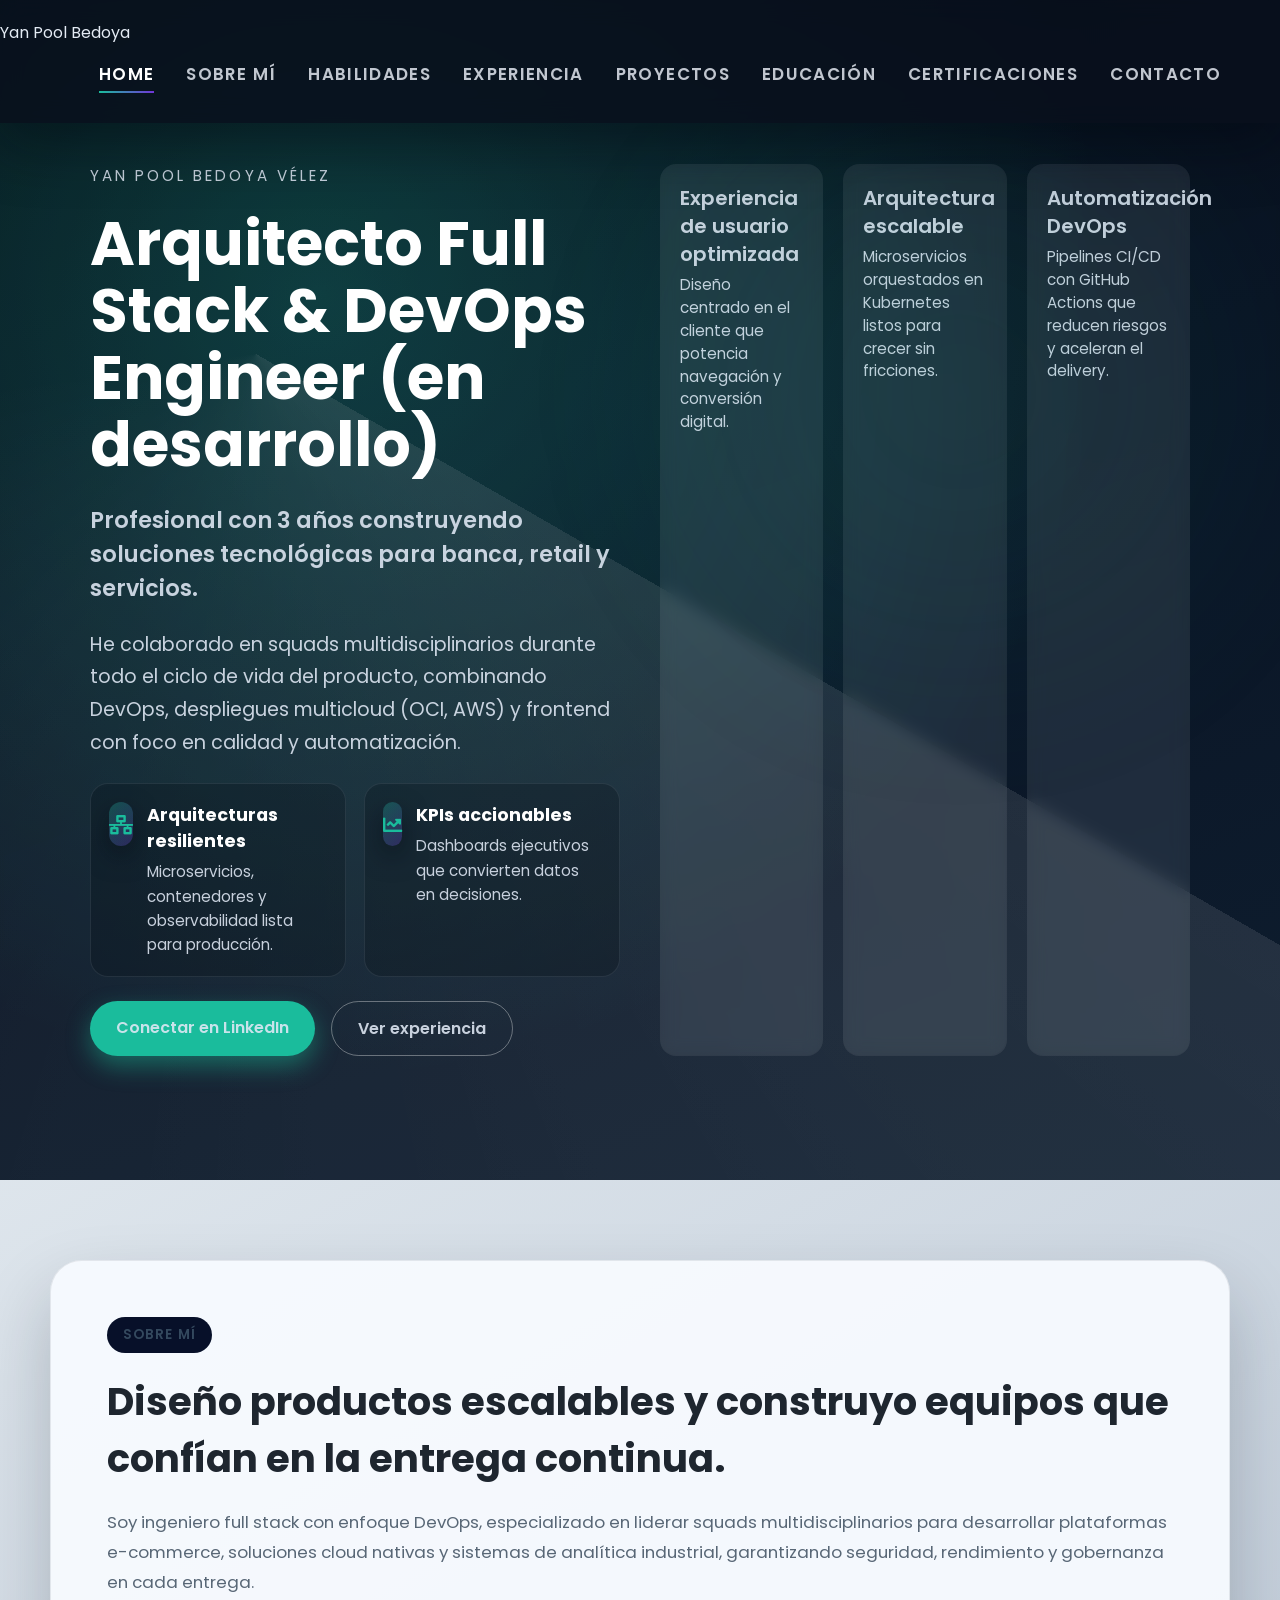
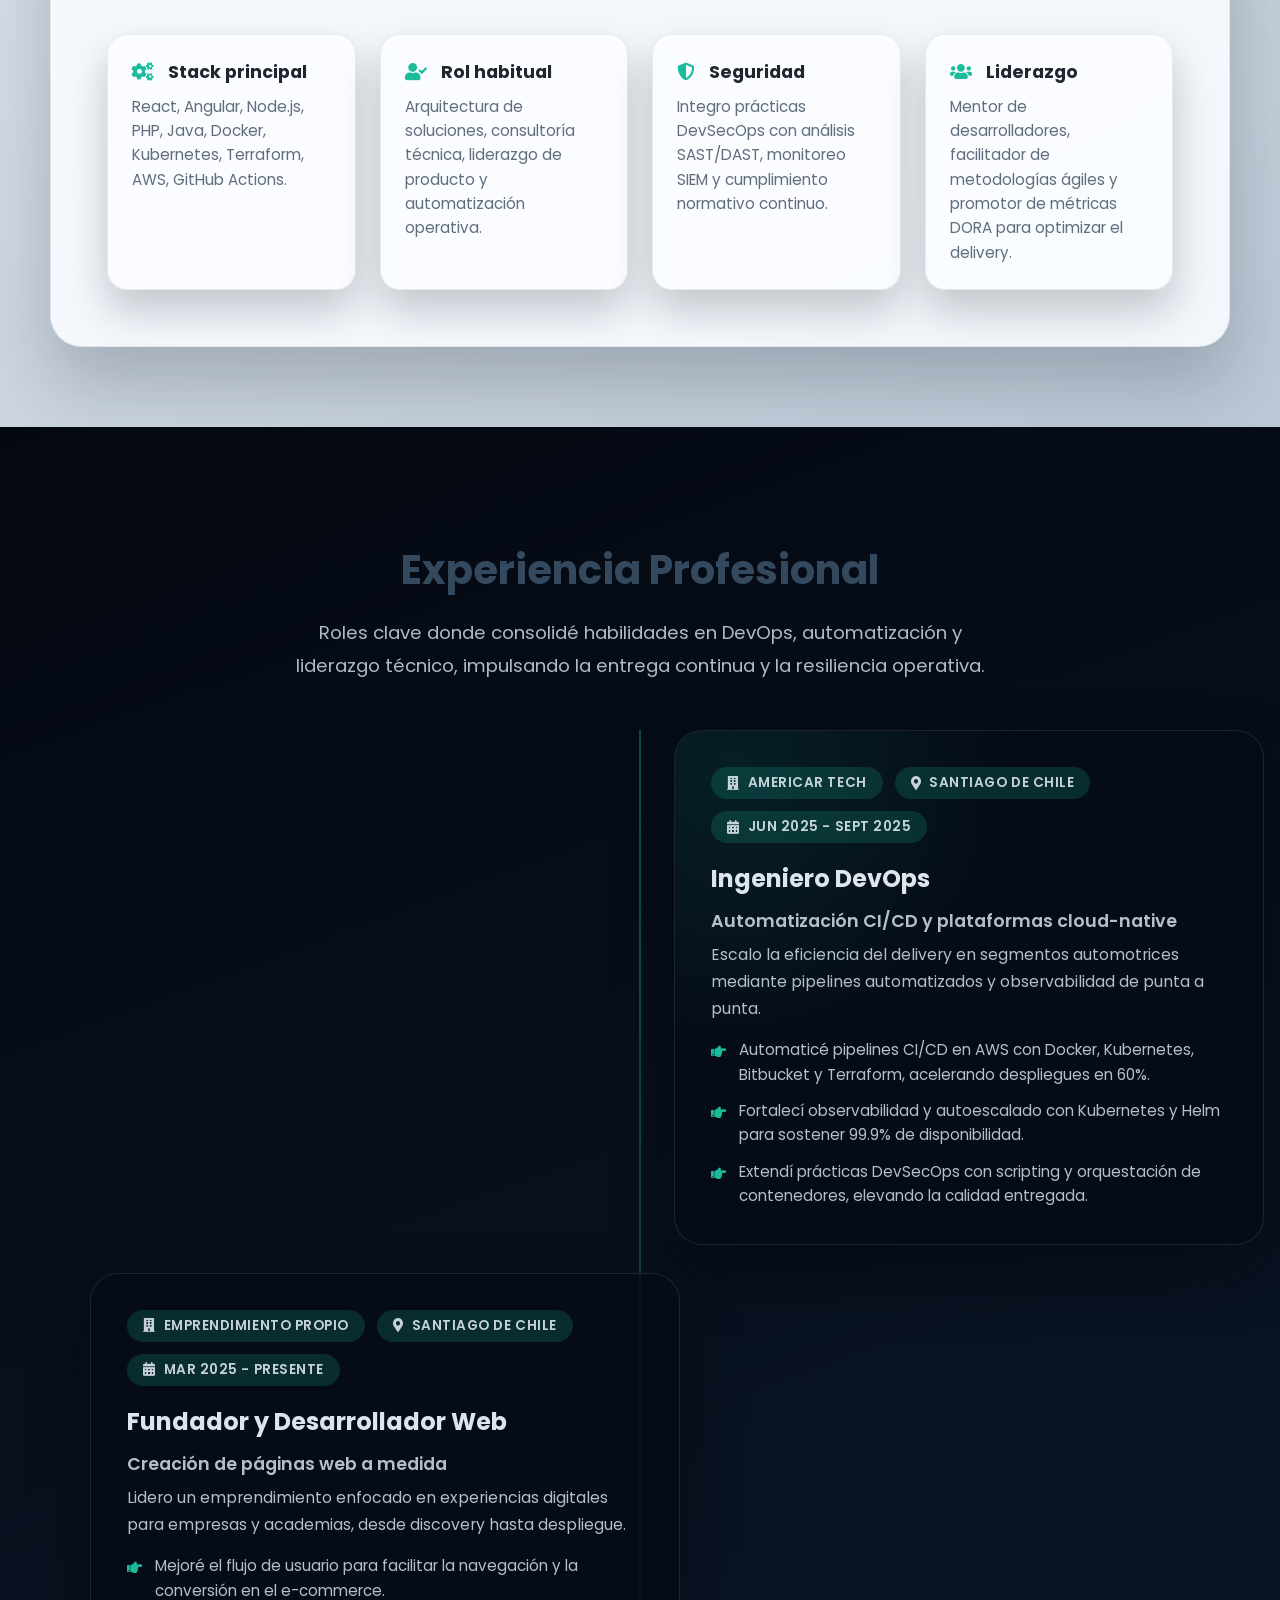
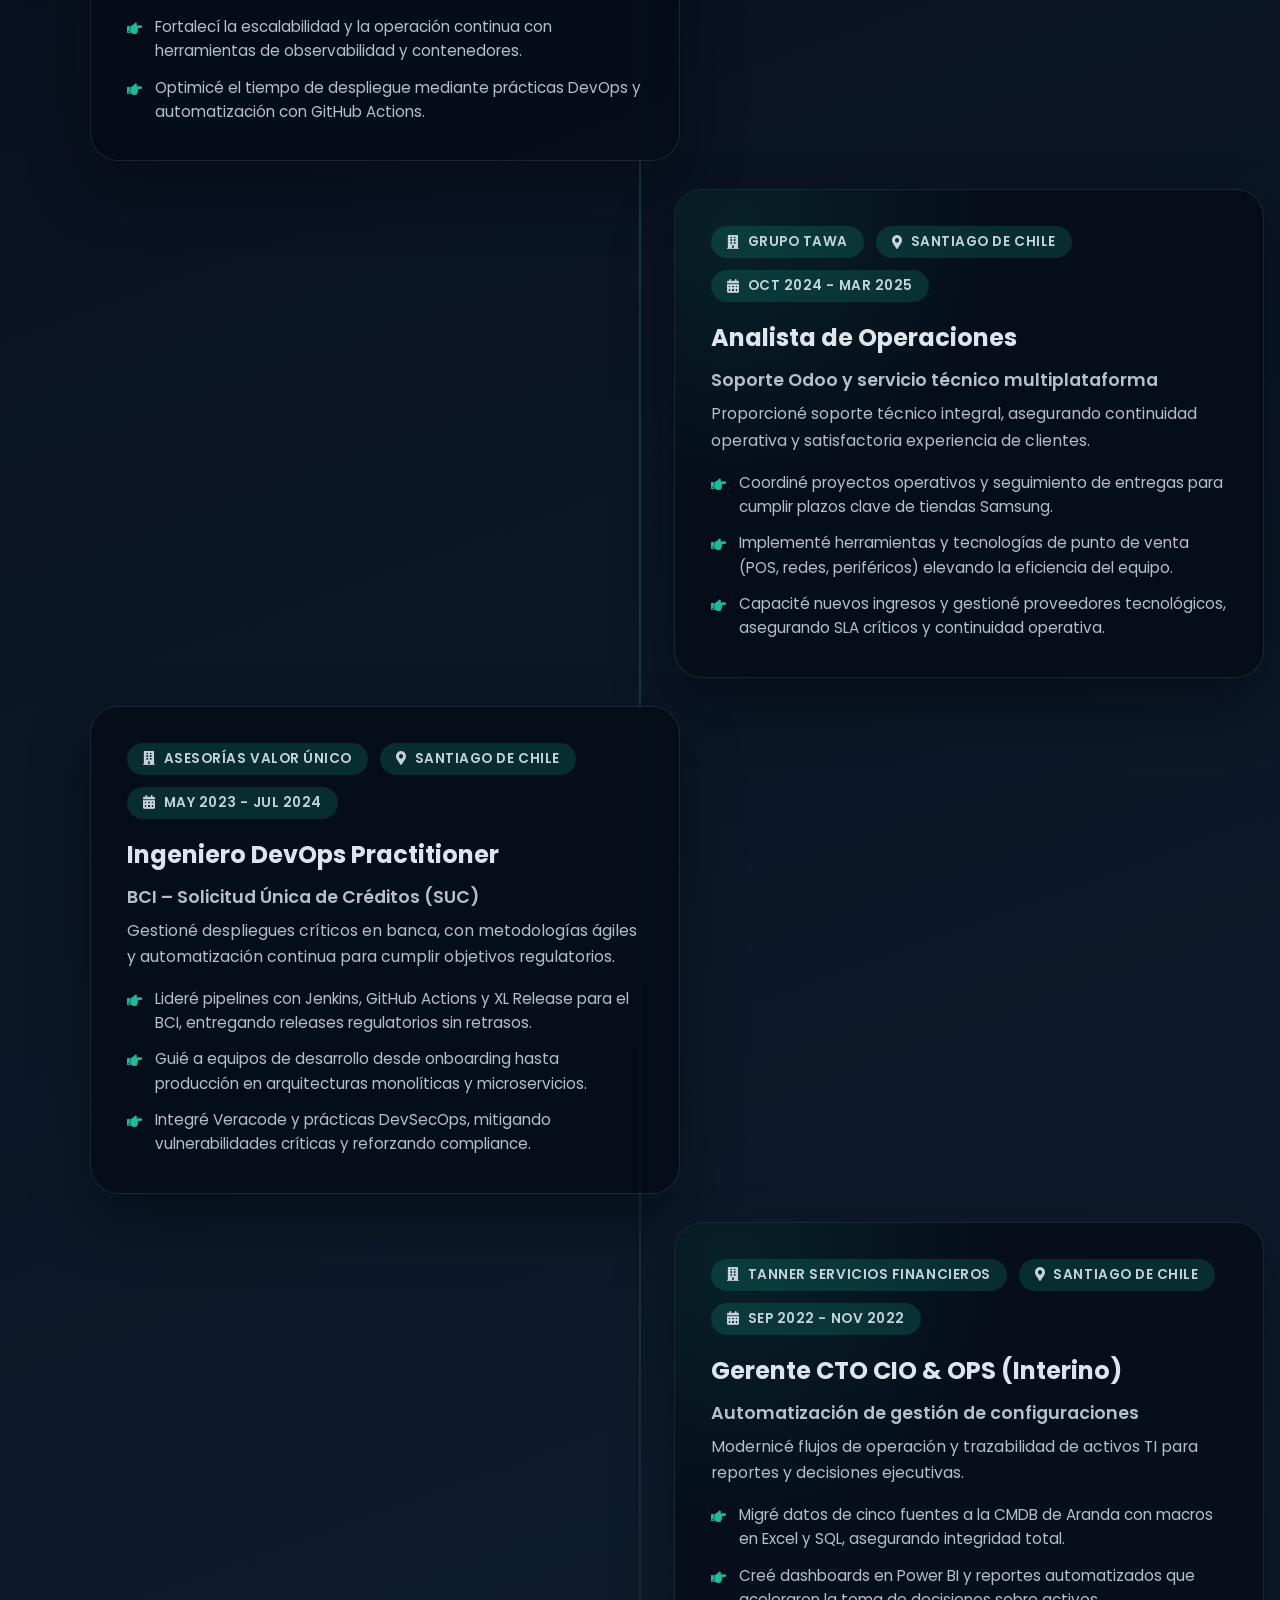
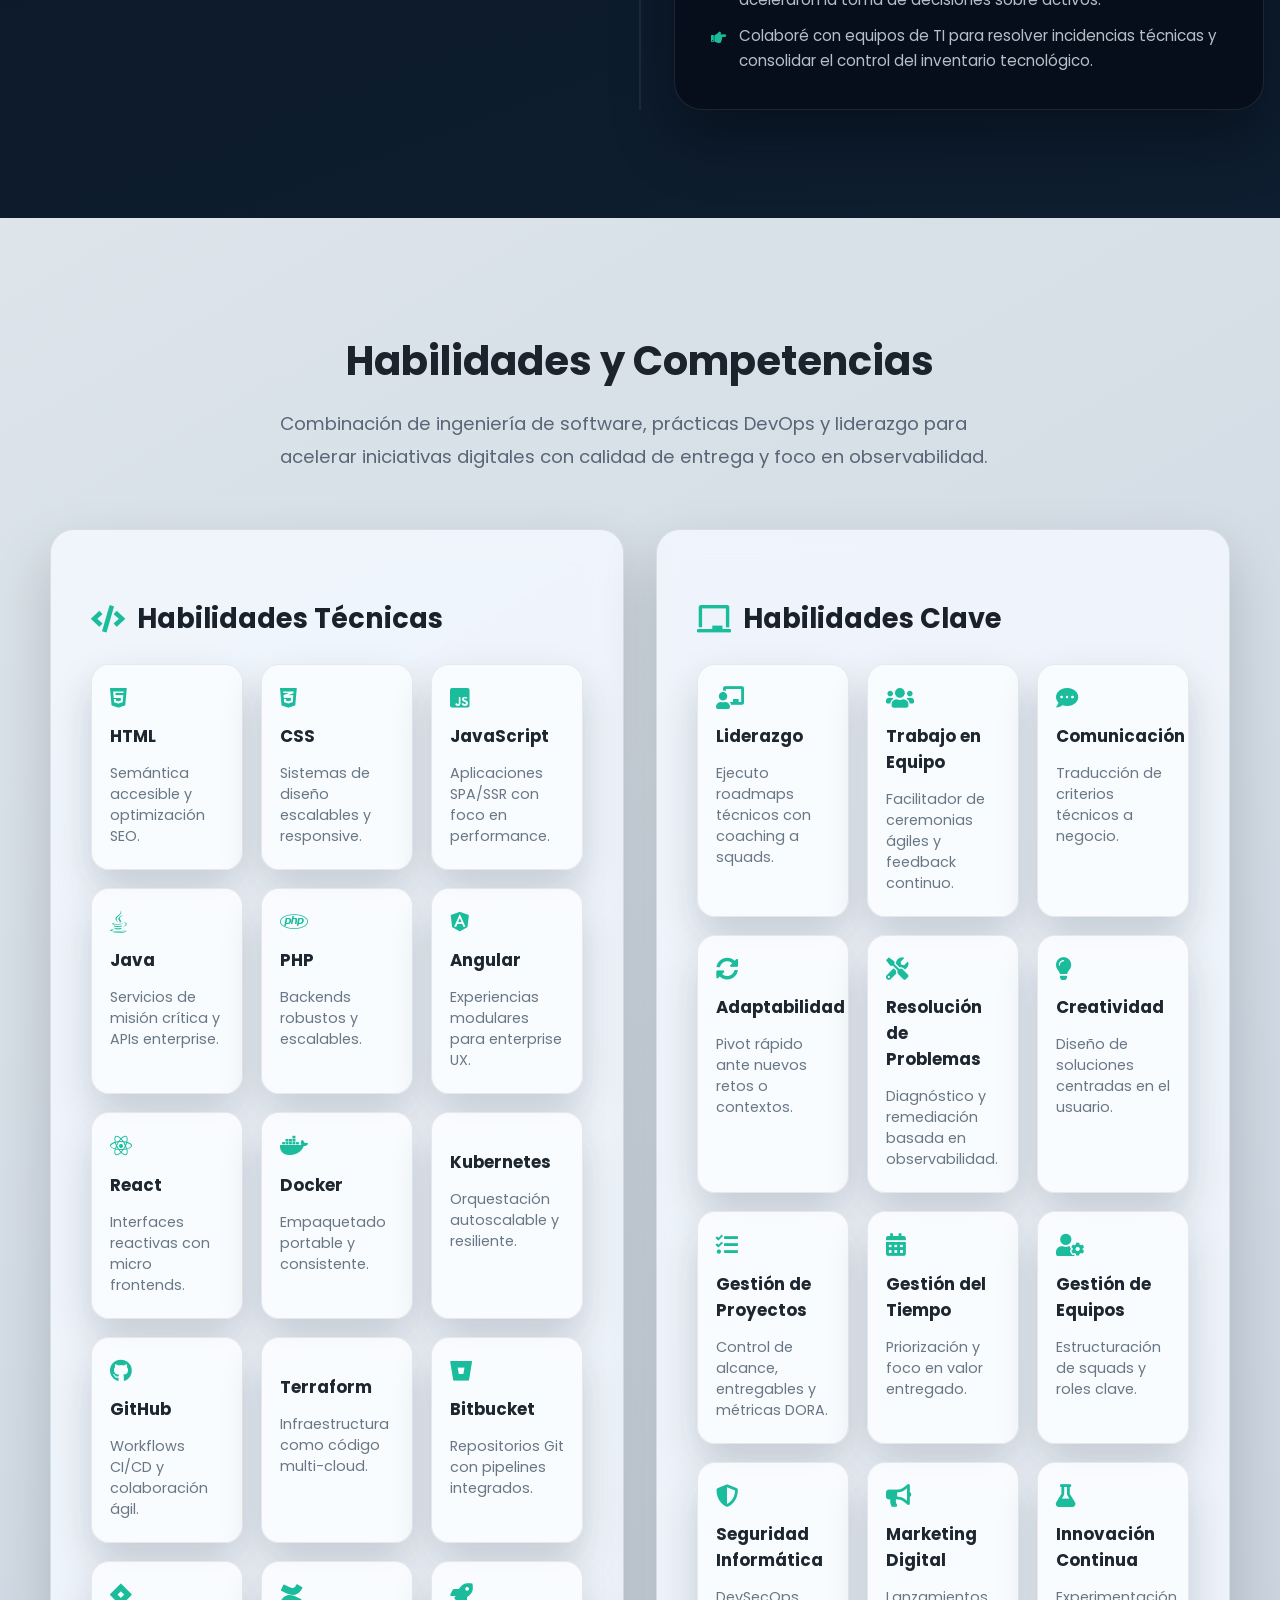
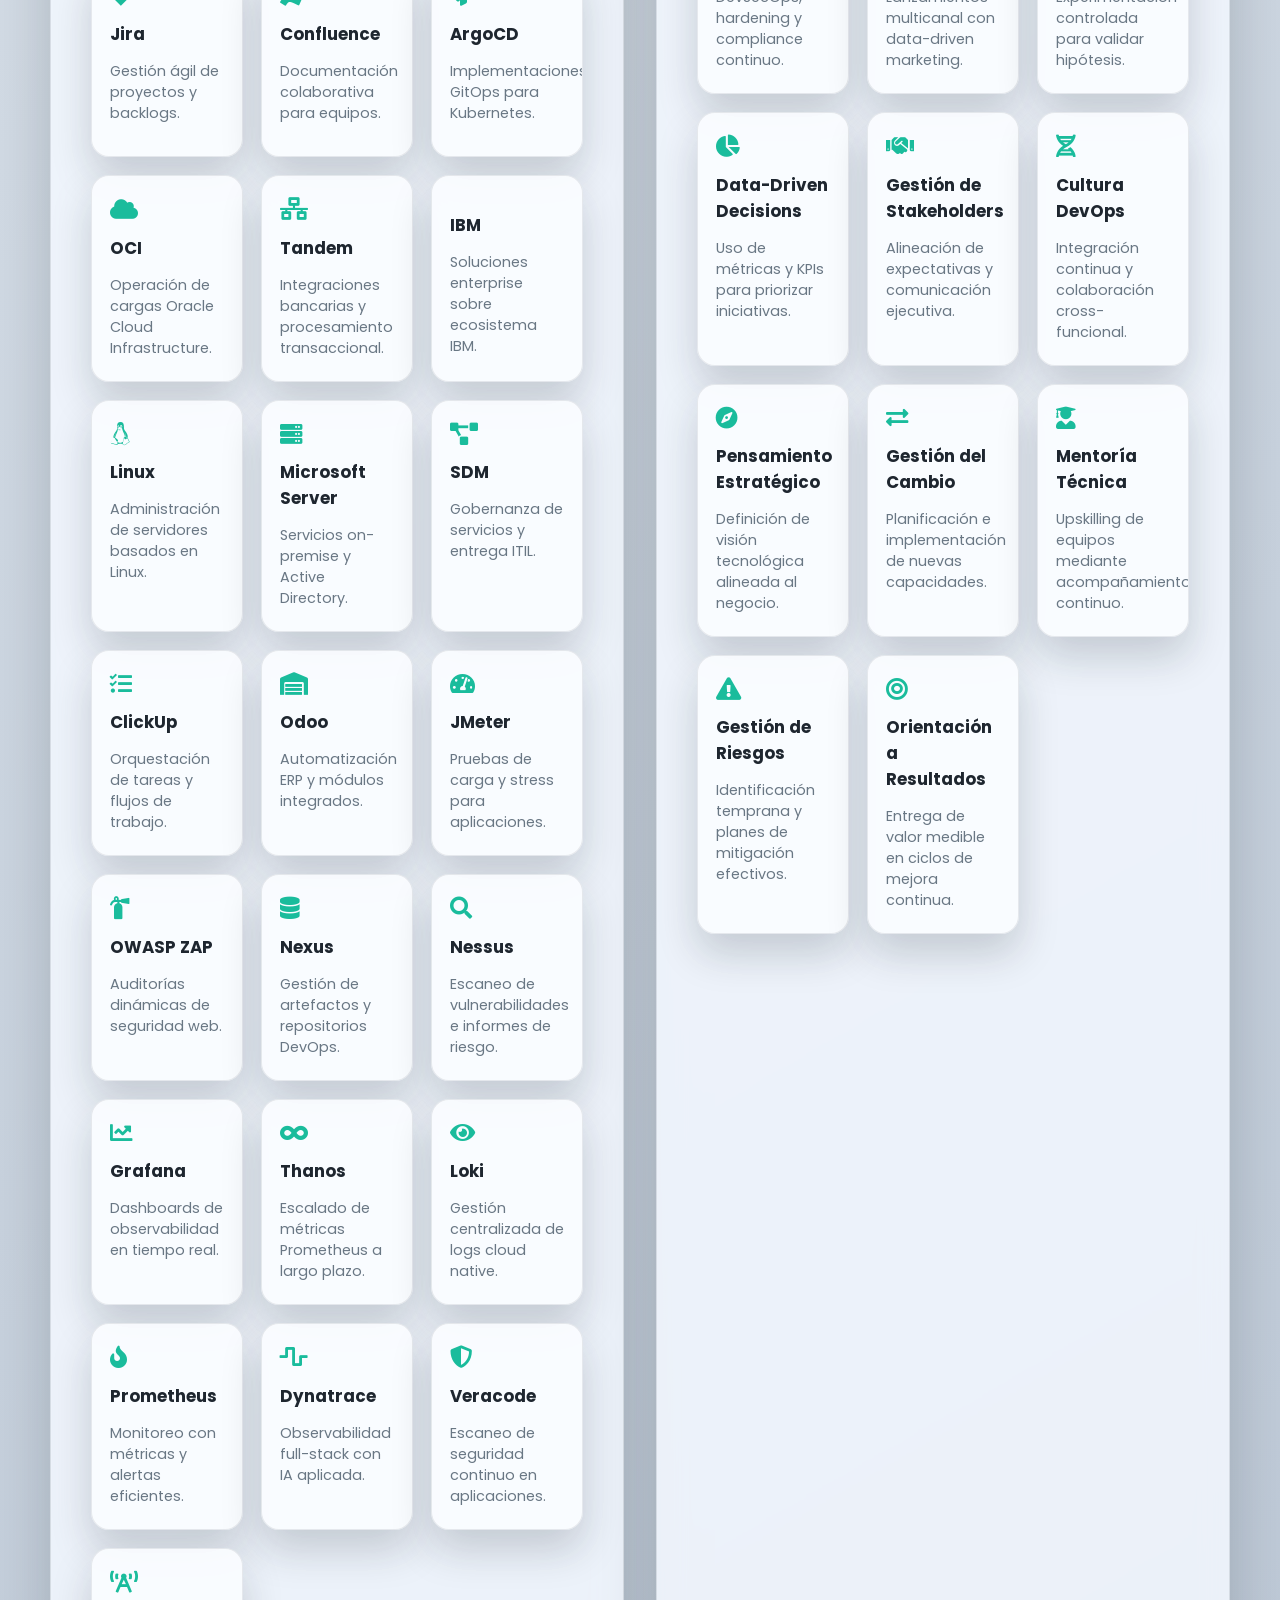
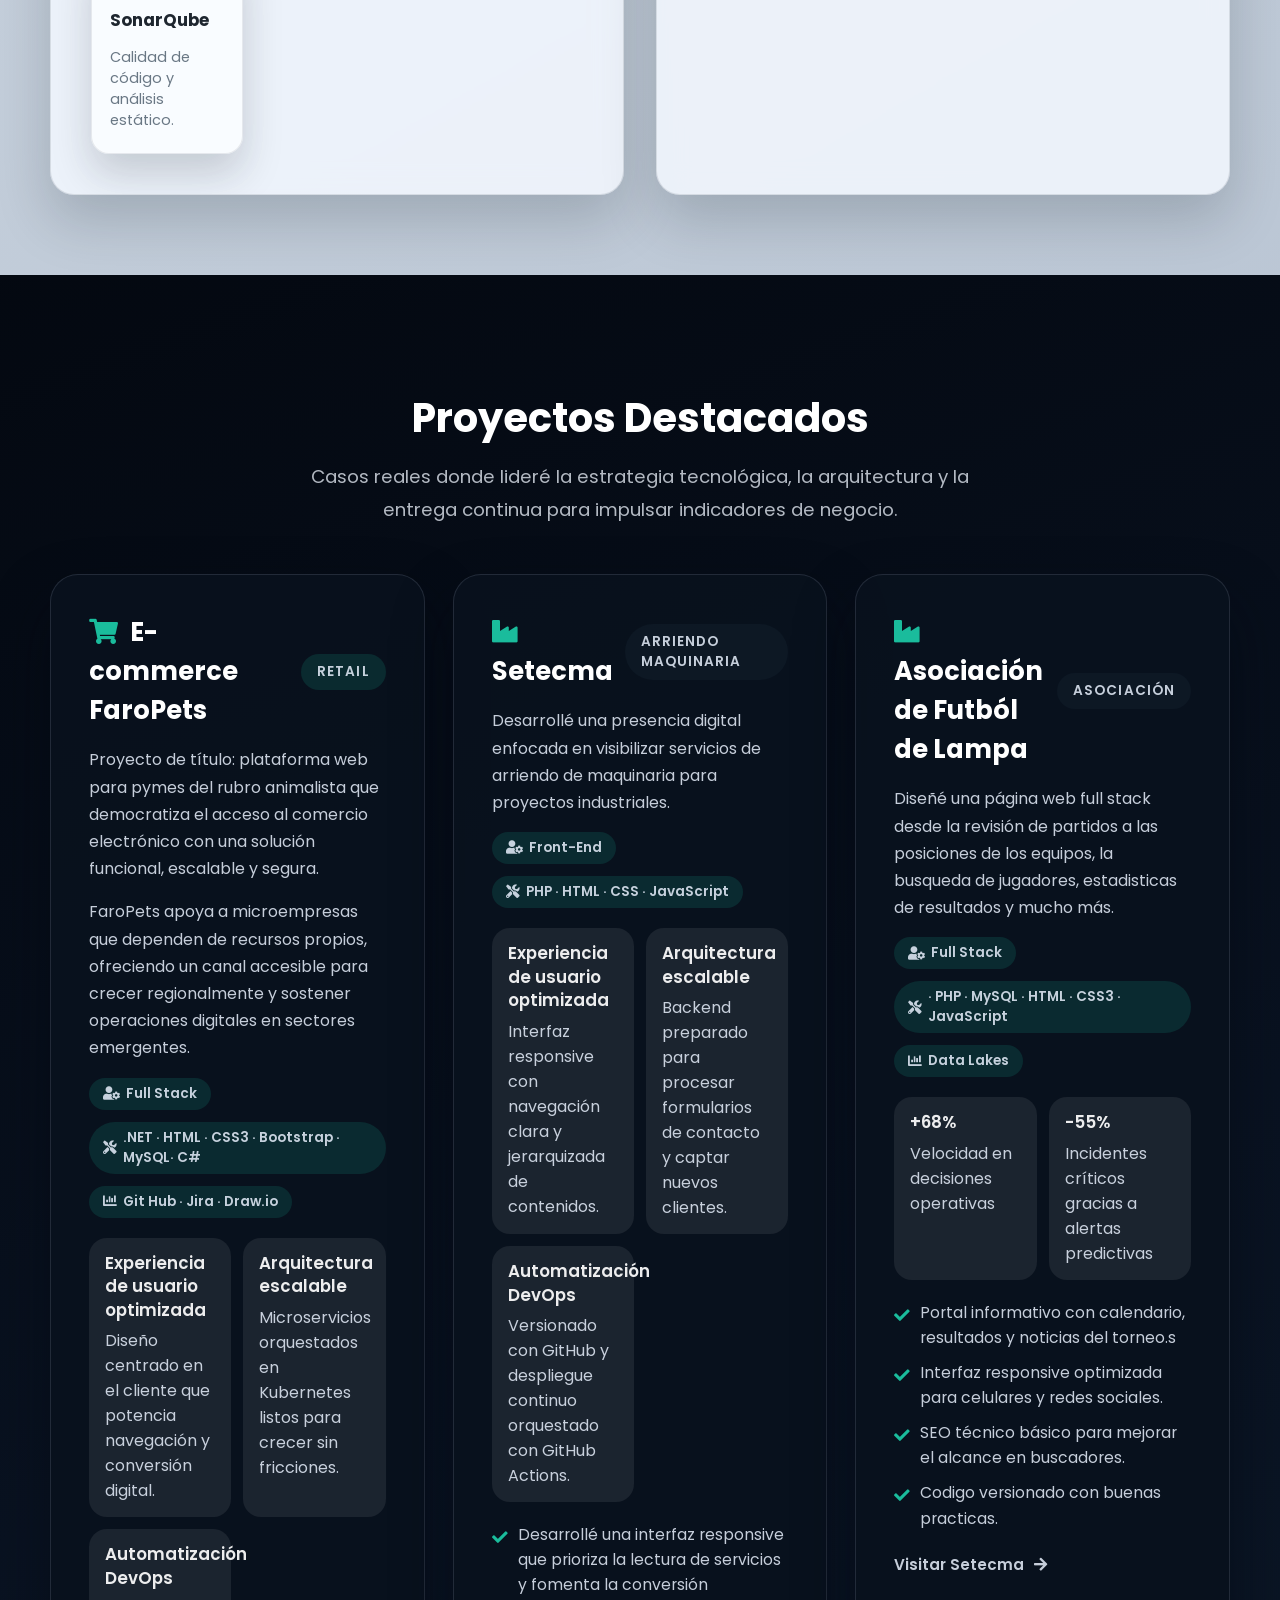
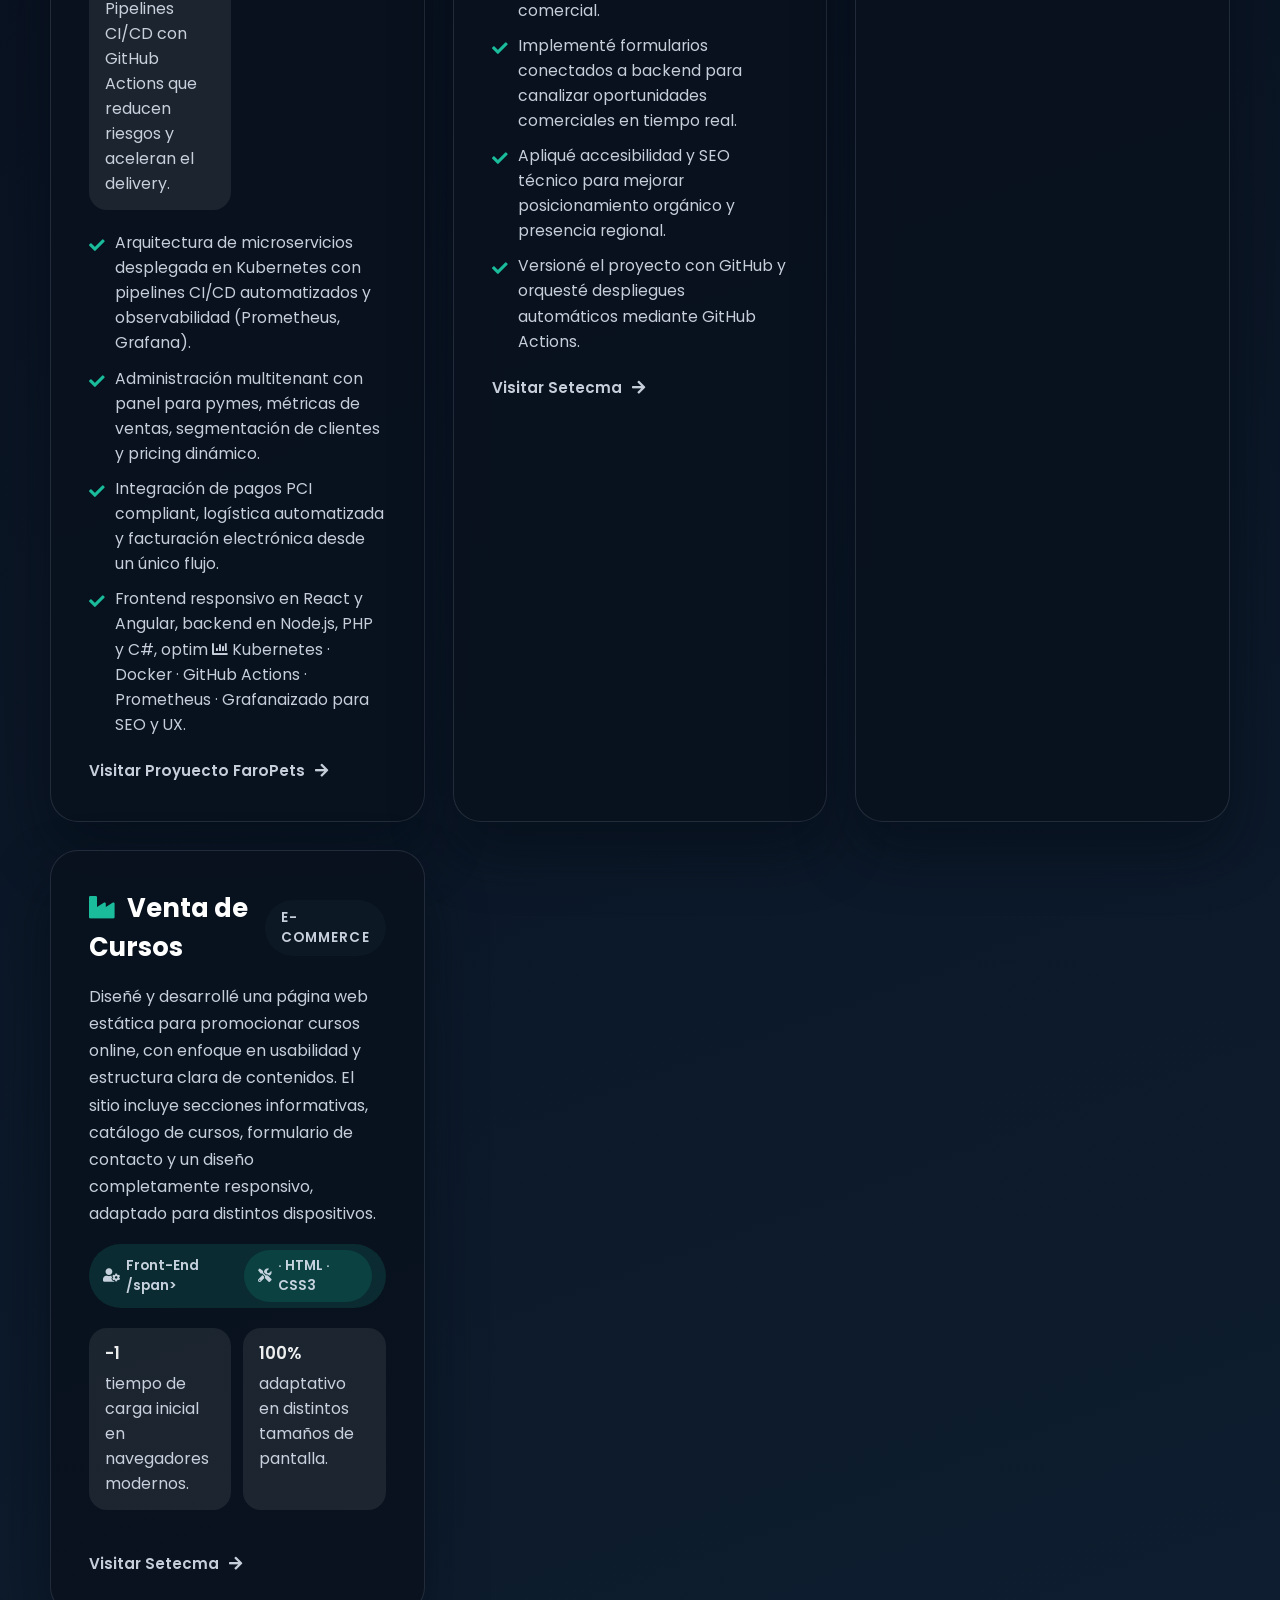
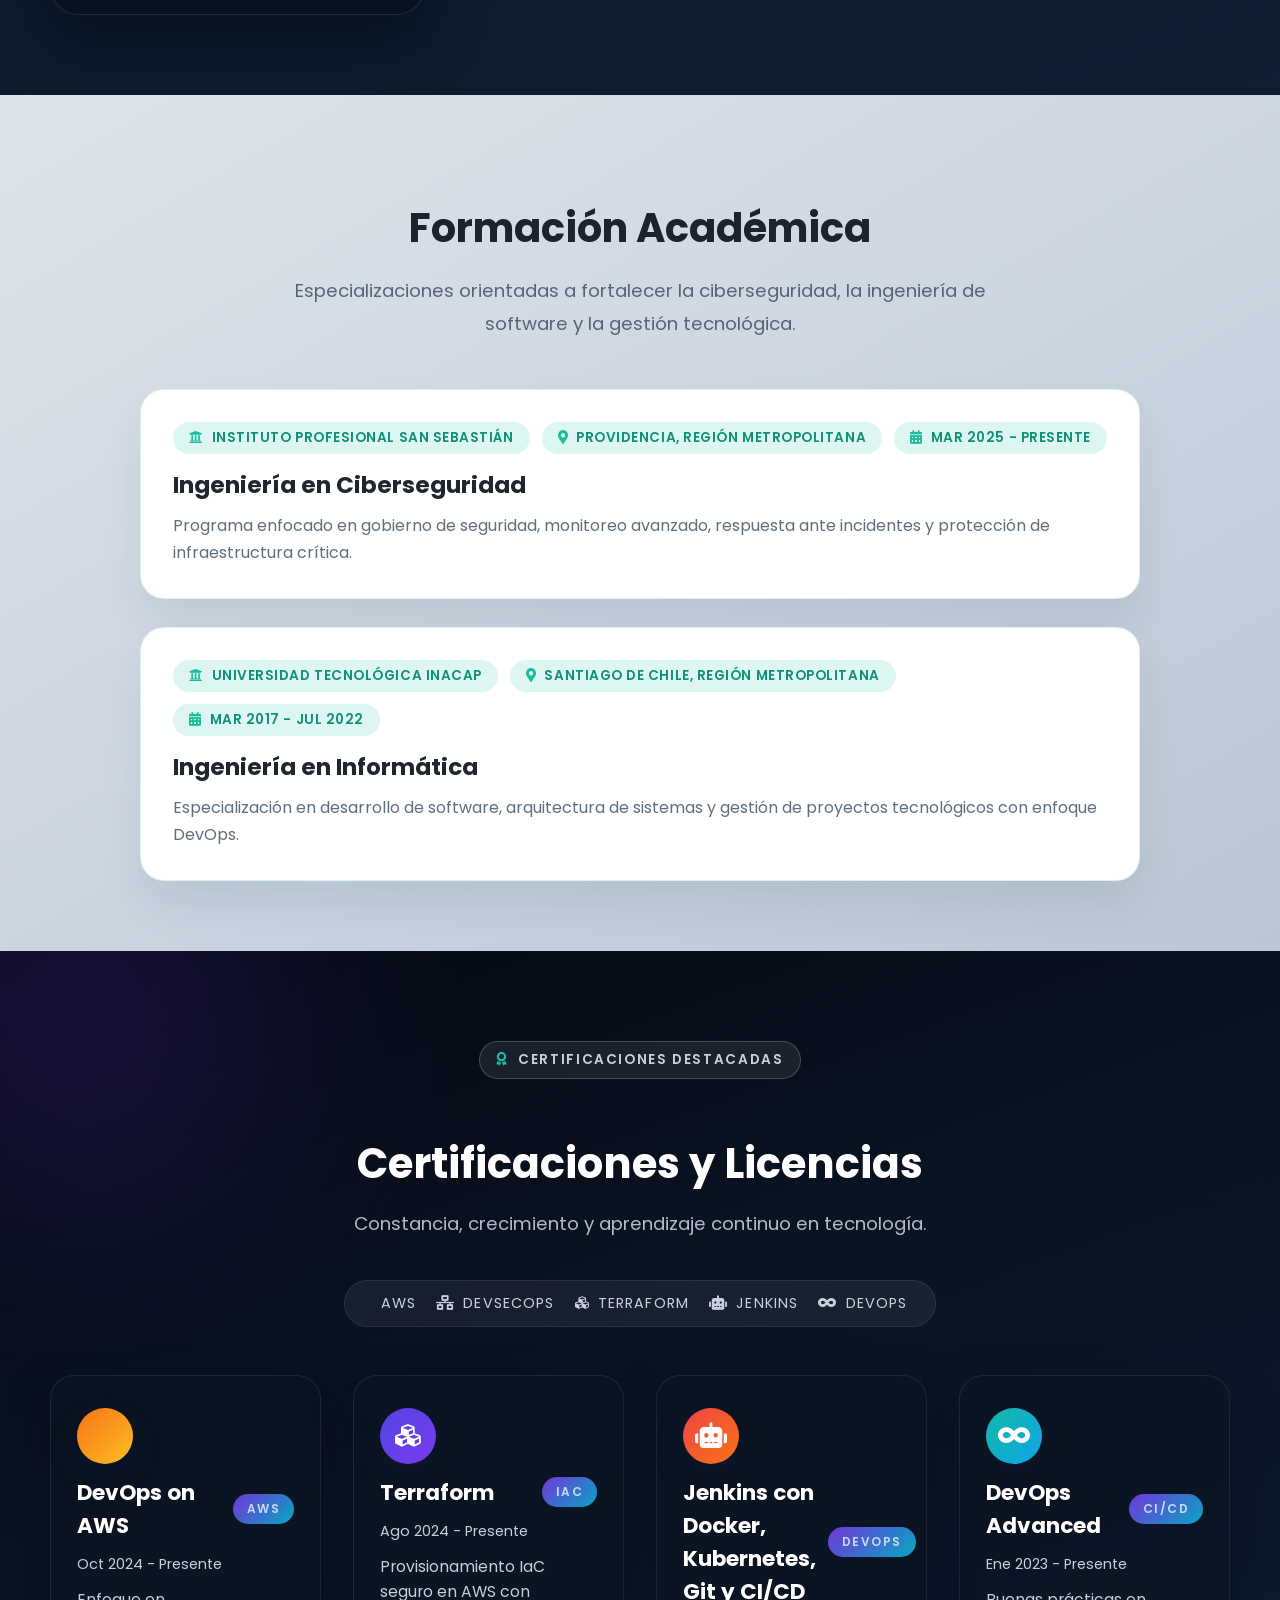
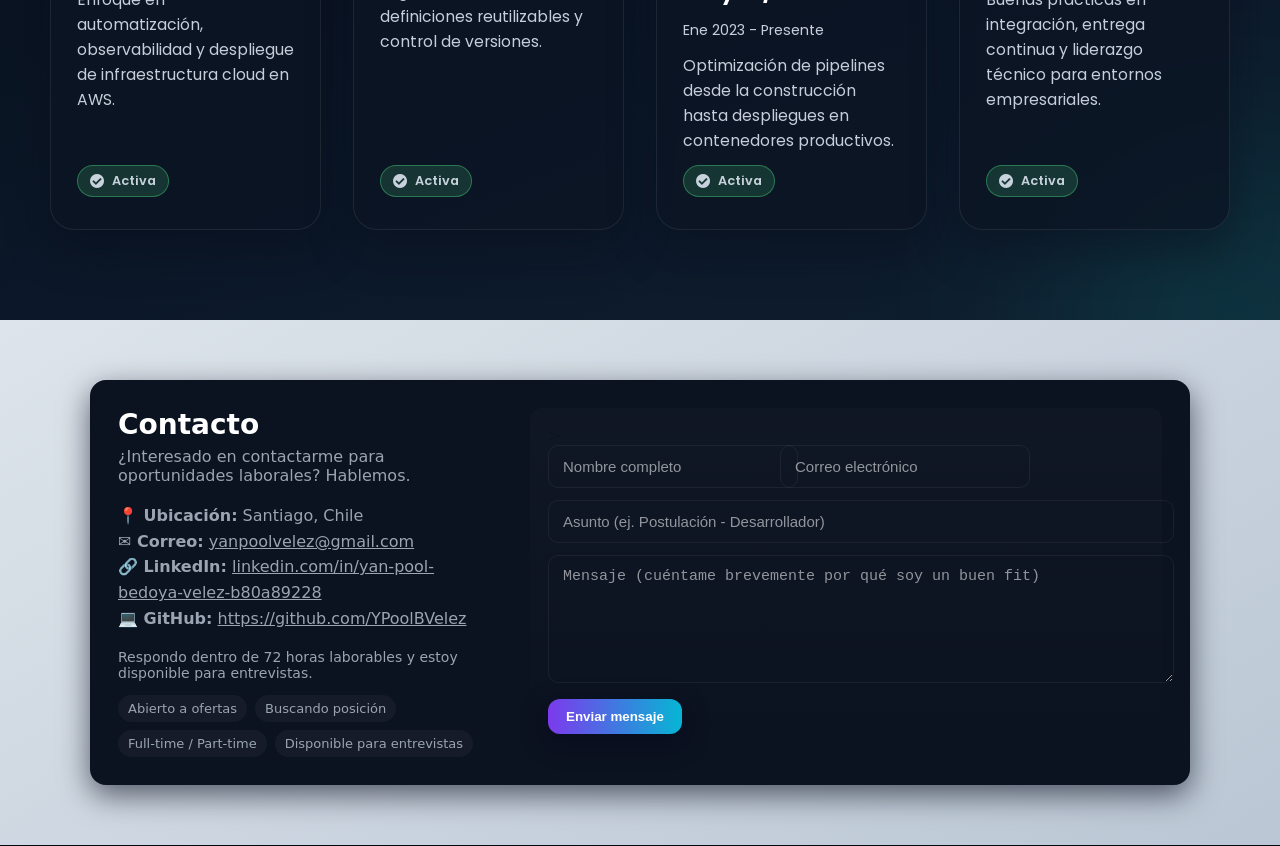
==== index.html @ 2e825664 "Update LinkedIn URL in index.html" ====
<!DOCTYPE html>
<html lang="es">
<head>
    <meta charset="UTF-8">
    <meta name="viewport" content="width=device-width, initial-scale=1.0">
    <meta name="description" content="Portafolio de Yan Pool Bedoya, Desarrollador Web Full Stack especializado en React, Node.js, DevOps, Kubernetes y más.">
    <meta name="keywords" content="Yan Pool, Desarrollador Web, React, Node.js, DevOps, Kubernetes, Docker, Git">
    <meta name="author" content="Yan Pool Bedoya">
    <title>Portafolio de Yan Pool</title>
    <link href="https://fonts.googleapis.com/css2?family=Roboto:wght@400;700&family=Poppins:wght@300;600&display=swap" rel="stylesheet">
    <link rel="stylesheet" href="https://cdnjs.cloudflare.com/ajax/libs/font-awesome/5.15.4/css/all.min.css">
    <script src="https://cdnjs.cloudflare.com/ajax/libs/gsap/3.11.1/gsap.min.js" defer></script>
    <link rel="stylesheet" href="style.css">
    <script src="script.js" defer></script>
<body>

<header class="navbar">
  <div class="nav-container">
    <div class="brand">Yan Pool Bedoya</div>

    <!-- Botón Hamburguesa -->
    <div class="menu-toggle" id="menuToggle">
      <span></span>
      <span></span>
      <span></span>
    </div>

    <!-- Enlaces -->
    <ul>
      <li><a href="#home" aria-current="page">Home</a></li>
      <li><a href="#about-me">Sobre Mí</a></li>
      <li><a href="#skills">Habilidades</a></li>
      <li><a href="#experience">Experiencia</a></li>
      <li><a href="#projects">Proyectos</a></li>
      <li><a href="#education">Educación</a></li>
      <li><a href="#certifications">Certificaciones</a></li>
      <li><a href="#contact">Contacto</a></li>
    </ul>
  </div>
</header>

    <!-- Página Home -->
    <div class="page-wrapper">
    <section id="home" class="hero fade-in">
        <div class="floating-badges">

        </div>
        <div class="hero-content">
            <div class="hero-copy">
                <span class="eyebrow">Yan Pool Bedoya Vélez</span>
                <h1 class="headline">Arquitecto Full Stack &amp; DevOps Engineer (en desarrollo)</h1>
                <p class="title">Profesional con 3 años construyendo soluciones tecnológicas para banca, retail y servicios.</p>
                <p class="tagline">He colaborado en squads multidisciplinarios durante todo el ciclo de vida del producto, combinando DevOps, despliegues multicloud (OCI, AWS) y frontend con foco en calidad y automatización.</p>
                <div class="hero-highlights">
                    <div class="highlight">
                        <div class="highlight-icon"><i class="fas fa-network-wired"></i></div>
                        <div>
                            <h4>Arquitecturas resilientes</h4>
                            <p>Microservicios, contenedores y observabilidad lista para producción.</p>
                        </div>
                    </div>
                    <div class="highlight">
                        <div class="highlight-icon"><i class="fas fa-chart-line"></i></div>
                        <div>
                            <h4>KPIs accionables</h4>
                            <p>Dashboards ejecutivos que convierten datos en decisiones.</p>
                        </div>
                    </div>
                </div>
                <div class="cta-group">
                    <a class="cta-primary" href="https://www.linkedin.com/in/yanpool" target="_blank" rel="noopener noreferrer">Conectar en LinkedIn</a>
                    <a class="cta-secondary" href="#experience">Ver experiencia</a>
                </div>
            </div>
            <div class="hero-metrics">
                <div class="metric">
                    <span class="metric-value">Experiencia de usuario optimizada</span>
                    <span class="metric-label">Diseño centrado en el cliente que potencia navegación y conversión digital.</span>
                </div>
                <div class="metric">
                    <span class="metric-value">Arquitectura escalable</span>
                    <span class="metric-label">Microservicios orquestados en Kubernetes listos para crecer sin fricciones.</span>
                </div>
                <div class="metric">
                    <span class="metric-value">Automatización DevOps</span>
                    <span class="metric-label">Pipelines CI/CD con GitHub Actions que reducen riesgos y aceleran el delivery.</span>
                </div>
            </div>
        </div>
    </section>

    <!-- Página Sobre mí -->
    <section id="about-me" class="about fade-in">
        <div class="about-container">
            <div class="about-card">
                <span class="badge badge-soft" style="background-color: #071029;">Sobre mí</span>
                <h2>Diseño productos escalables y construyo equipos que confían en la entrega continua.</h2>
                <p>Soy ingeniero full stack con enfoque DevOps, especializado en liderar squads multidisciplinarios para desarrollar plataformas e-commerce, soluciones cloud nativas y sistemas de analítica industrial, garantizando seguridad, rendimiento y gobernanza en cada entrega.</p>
                <div class="about-grid">
                    <div>
                        <h3><i class="fas fa-cogs"></i> Stack principal</h3>
                        <p>React, Angular, Node.js, PHP, Java, Docker, Kubernetes, Terraform, AWS, GitHub Actions.</p>
                    </div>
                    <div>
                        <h3><i class="fas fa-user-check"></i> Rol habitual</h3>
                        <p>Arquitectura de soluciones, consultoría técnica, liderazgo de producto y automatización operativa.</p>
                    </div>
                    <div>
                        <h3><i class="fas fa-shield-alt"></i> Seguridad</h3>
                        <p>Integro prácticas DevSecOps con análisis SAST/DAST, monitoreo SIEM y cumplimiento normativo continuo.</p>
                    </div>
                    <div>
                        <h3><i class="fas fa-users"></i> Liderazgo</h3>
                        <p>Mentor de desarrolladores, facilitador de metodologías ágiles y promotor de métricas DORA para optimizar el delivery.</p>
                    </div>
                </div>
            </div>
        </div>
    </section>

    <!-- Página Experiencia -->
    <section id="experience" class="experience fade-in">
        <h2>Experiencia Profesional</h2>
        <p class="section-subtitle">Roles clave donde consolidé habilidades en DevOps, automatización y liderazgo técnico, impulsando la entrega continua y la resiliencia operativa.</p>
        <div class="timeline">
            <article class="experience-card">
                <div class="experience-meta">
                    <span><i class="fas fa-building"></i> Americar Tech</span>
                    <span><i class="fas fa-map-marker-alt"></i> Santiago de Chile</span>
                    <span><i class="fas fa-calendar-alt"></i> Jun 2025 - Sept 2025</span>
                </div>
                <h3>Ingeniero DevOps</h3>
                <h4>Automatización CI/CD y plataformas cloud-native</h4>
                <p>Escalo la eficiencia del delivery en segmentos automotrices mediante pipelines automatizados y observabilidad de punta a punta.</p>
                <ul>
                    <li>Automaticé pipelines CI/CD en AWS con Docker, Kubernetes, Bitbucket y Terraform, acelerando despliegues en 60%.</li>
                    <li>Fortalecí observabilidad y autoescalado con Kubernetes y Helm para sostener 99.9% de disponibilidad.</li>
                    <li>Extendí prácticas DevSecOps con scripting y orquestación de contenedores, elevando la calidad entregada.</li>
                </ul>
            </article>
            <article class="experience-card">
                <div class="experience-meta">
                    <span><i class="fas fa-building"></i> Emprendimiento Propio</span>
                    <span><i class="fas fa-map-marker-alt"></i> Santiago de Chile</span>
                    <span><i class="fas fa-calendar-alt"></i> Mar 2025 - Presente</span>
                </div>
                <h3>Fundador y Desarrollador Web</h3>
                <h4>Creación de páginas web a medida</h4>
                <p>Lidero un emprendimiento enfocado en experiencias digitales para empresas y academias, desde discovery hasta despliegue.</p>
                <ul>
                    <li>Mejoré el flujo de usuario para facilitar la navegación y la conversión en el e-commerce.</li>
                    <li>Fortalecí la escalabilidad y la operación continua con herramientas de observabilidad y contenedores.</li>
                    <li>Optimicé el tiempo de despliegue mediante prácticas DevOps y automatización con GitHub Actions.</li>
                </ul>
            </article>
            <article class="experience-card">
                <div class="experience-meta">
                    <span><i class="fas fa-building"></i> Grupo Tawa</span>
                    <span><i class="fas fa-map-marker-alt"></i> Santiago de Chile</span>
                    <span><i class="fas fa-calendar-alt"></i> Oct 2024 - Mar 2025</span>
                </div>
                <h3>Analista de Operaciones</h3>
                <h4>Soporte Odoo y servicio técnico multiplataforma</h4>
                <p>Proporcioné soporte técnico integral, asegurando continuidad operativa y satisfactoria experiencia de clientes.</p>
                <ul>
                    <li>Coordiné proyectos operativos y seguimiento de entregas para cumplir plazos clave de tiendas Samsung.</li>
                    <li>Implementé herramientas y tecnologías de punto de venta (POS, redes, periféricos) elevando la eficiencia del equipo.</li>
                    <li>Capacité nuevos ingresos y gestioné proveedores tecnológicos, asegurando SLA críticos y continuidad operativa.</li>
                </ul>
            </article>
            <article class="experience-card">
                <div class="experience-meta">
                    <span><i class="fas fa-building"></i> Asesorías Valor Único</span>
                    <span><i class="fas fa-map-marker-alt"></i> Santiago de Chile</span>
                    <span><i class="fas fa-calendar-alt"></i> May 2023 - Jul 2024</span>
                </div>
                <h3>Ingeniero DevOps Practitioner</h3>
                <h4>BCI – Solicitud Única de Créditos (SUC)</h4>
                <p>Gestioné despliegues críticos en banca, con metodologías ágiles y automatización continua para cumplir objetivos regulatorios.</p>
                <ul>
                    <li>Lideré pipelines con Jenkins, GitHub Actions y XL Release para el BCI, entregando releases regulatorios sin retrasos.</li>
                    <li>Guié a equipos de desarrollo desde onboarding hasta producción en arquitecturas monolíticas y microservicios.</li>
                    <li>Integré Veracode y prácticas DevSecOps, mitigando vulnerabilidades críticas y reforzando compliance.</li>
                </ul>
            </article>
            <article class="experience-card">
                <div class="experience-meta">
                    <span><i class="fas fa-building"></i> Tanner Servicios Financieros</span>
                    <span><i class="fas fa-map-marker-alt"></i> Santiago de Chile</span>
                    <span><i class="fas fa-calendar-alt"></i> Sep 2022 - Nov 2022</span>
                </div>
                <h3>Gerente CTO CIO &amp; OPS (Interino)</h3>
                <h4>Automatización de gestión de configuraciones</h4>
                <p>Modernicé flujos de operación y trazabilidad de activos TI para reportes y decisiones ejecutivas.</p>
                <ul>
                    <li>Migré datos de cinco fuentes a la CMDB de Aranda con macros en Excel y SQL, asegurando integridad total.</li>
                    <li>Creé dashboards en Power BI y reportes automatizados que aceleraron la toma de decisiones sobre activos.</li>
                    <li>Colaboré con equipos de TI para resolver incidencias técnicas y consolidar el control del inventario tecnológico.</li>
                </ul>
            </article>
        </div>
    </section>
    <!-- Página Habilidades -->
    <section id="skills" class="skills fade-in">
        <h2 style="text-align: center;">Habilidades y Competencias</h2>
        <p class="section-subtitle">Combinación de ingeniería de software, prácticas DevOps y liderazgo para acelerar iniciativas digitales con calidad de entrega y foco en observabilidad.</p>
        <div class="skills-container">
            <!-- Sección de Habilidades -->
            <div class="section">
                <h3><i class="fas fa-code"></i> Habilidades Técnicas</h3>
                <div class="skills-list">
                    <div class="skill">
                        <i class="fab fa-html5"></i>
                        <h4>HTML</h4>
                        <div class="tooltip">Semántica accesible y optimización SEO.</div>
                    </div>
                    <div class="skill">
                        <i class="fab fa-css3-alt"></i>
                        <h4>CSS</h4>
                        <div class="tooltip">Sistemas de diseño escalables y responsive.</div>
                    </div>
                    <div class="skill">
                        <i class="fab fa-js-square"></i>
                        <h4>JavaScript</h4>
                        <div class="tooltip">Aplicaciones SPA/SSR con foco en performance.</div>
                    </div>
                    <div class="skill">
                        <i class="fab fa-java"></i>
                        <h4>Java</h4>
                        <div class="tooltip">Servicios de misión crítica y APIs enterprise.</div>
                    </div>
                    <div class="skill">
                        <i class="fab fa-php"></i>
                        <h4>PHP</h4>
                        <div class="tooltip">Backends robustos y escalables.</div>
                    </div>
                    <div class="skill">
                        <i class="fab fa-angular"></i>
                        <h4>Angular</h4>
                        <div class="tooltip">Experiencias modulares para enterprise UX.</div>
                    </div>
                    <div class="skill">
                        <i class="fab fa-react"></i>
                        <h4>React</h4>
                        <div class="tooltip">Interfaces reactivas con micro frontends.</div>
                    </div>
                    <div class="skill">
                        <i class="fab fa-docker"></i>
                        <h4>Docker</h4>
                        <div class="tooltip">Empaquetado portable y consistente.</div>
                    </div>
                    <div class="skill">
                        <i class="fab fa-kubernetes"></i>
                        <h4>Kubernetes</h4>
                        <div class="tooltip">Orquestación autoscalable y resiliente.</div>
                    </div>
                    <div class="skill">
                        <i class="fab fa-github"></i>
                        <h4>GitHub</h4>
                        <div class="tooltip">Workflows CI/CD y colaboración ágil.</div>
                    </div>
                    <div class="skill">
                        <i class="fab fa-terraform"></i>
                        <h4>Terraform</h4>
                        <div class="tooltip">Infraestructura como código multi-cloud.</div>
                    </div>
                    <div class="skill">
                        <i class="fab fa-bitbucket"></i>
                        <h4>Bitbucket</h4>
                        <div class="tooltip">Repositorios Git con pipelines integrados.</div>
                    </div>
                    <div class="skill">
                        <i class="fab fa-jira"></i>
                        <h4>Jira</h4>
                        <div class="tooltip">Gestión ágil de proyectos y backlogs.</div>
                    </div>
                    <div class="skill">
                        <i class="fab fa-confluence"></i>
                        <h4>Confluence</h4>
                        <div class="tooltip">Documentación colaborativa para equipos.</div>
                    </div>
                    <div class="skill">
                        <i class="fas fa-rocket"></i>
                        <h4>ArgoCD</h4>
                        <div class="tooltip">Implementaciones GitOps para Kubernetes.</div>
                    </div>
                    <div class="skill">
                        <i class="fas fa-cloud"></i>
                        <h4>OCI</h4>
                        <div class="tooltip">Operación de cargas Oracle Cloud Infrastructure.</div>
                    </div>
                    <div class="skill">
                        <i class="fas fa-network-wired"></i>
                        <h4>Tandem</h4>
                        <div class="tooltip">Integraciones bancarias y procesamiento transaccional.</div>
                    </div>
                    <div class="skill">
                        <i class="fab fa-ibm"></i>
                        <h4>IBM</h4>
                        <div class="tooltip">Soluciones enterprise sobre ecosistema IBM.</div>
                    </div>
                    <div class="skill">
                        <i class="fab fa-linux"></i>
                        <h4>Linux</h4>
                        <div class="tooltip">Administración de servidores basados en Linux.</div>
                    </div>
                    <div class="skill">
                        <i class="fas fa-server"></i>
                        <h4>Microsoft Server</h4>
                        <div class="tooltip">Servicios on-premise y Active Directory.</div>
                    </div>
                    <div class="skill">
                        <i class="fas fa-project-diagram"></i>
                        <h4>SDM</h4>
                        <div class="tooltip">Gobernanza de servicios y entrega ITIL.</div>
                    </div>
                    <div class="skill">
                        <i class="fas fa-tasks"></i>
                        <h4>ClickUp</h4>
                        <div class="tooltip">Orquestación de tareas y flujos de trabajo.</div>
                    </div>
                    <div class="skill">
                        <i class="fas fa-warehouse"></i>
                        <h4>Odoo</h4>
                        <div class="tooltip">Automatización ERP y módulos integrados.</div>
                    </div>
                    <div class="skill">
                        <i class="fas fa-tachometer-alt"></i>
                        <h4>JMeter</h4>
                        <div class="tooltip">Pruebas de carga y stress para aplicaciones.</div>
                    </div>
                    <div class="skill">
                        <i class="fas fa-fire-extinguisher"></i>
                        <h4>OWASP ZAP</h4>
                        <div class="tooltip">Auditorías dinámicas de seguridad web.</div>
                    </div>
                    <div class="skill">
                        <i class="fas fa-database"></i>
                        <h4>Nexus</h4>
                        <div class="tooltip">Gestión de artefactos y repositorios DevOps.</div>
                    </div>
                    <div class="skill">
                        <i class="fas fa-search"></i>
                        <h4>Nessus</h4>
                        <div class="tooltip">Escaneo de vulnerabilidades e informes de riesgo.</div>
                    </div>
                    <div class="skill">
                        <i class="fas fa-chart-line"></i>
                        <h4>Grafana</h4>
                        <div class="tooltip">Dashboards de observabilidad en tiempo real.</div>
                    </div>
                    <div class="skill">
                        <i class="fas fa-infinity"></i>
                        <h4>Thanos</h4>
                        <div class="tooltip">Escalado de métricas Prometheus a largo plazo.</div>
                    </div>
                    <div class="skill">
                        <i class="fas fa-eye"></i>
                        <h4>Loki</h4>
                        <div class="tooltip">Gestión centralizada de logs cloud native.</div>
                    </div>
                    <div class="skill">
                        <i class="fas fa-fire"></i>
                        <h4>Prometheus</h4>
                        <div class="tooltip">Monitoreo con métricas y alertas eficientes.</div>
                    </div>
                    <div class="skill">
                        <i class="fas fa-wave-square"></i>
                        <h4>Dynatrace</h4>
                        <div class="tooltip">Observabilidad full-stack con IA aplicada.</div>
                    </div>
                    <div class="skill">
                        <i class="fas fa-shield-alt"></i>
                        <h4>Veracode</h4>
                        <div class="tooltip">Escaneo de seguridad continuo en aplicaciones.</div>
                    </div>
                    <div class="skill">
                        <i class="fas fa-broadcast-tower"></i>
                        <h4>SonarQube</h4>
                        <div class="tooltip">Calidad de código y análisis estático.</div>
                    </div>
                </div>
            </div>

            <!-- Sección de Competencias -->
            <div class="section">
                <h3><i class="fas fa-chalkboard"></i> Habilidades Clave</h3>
                <div class="skills-list">
                    <div class="competency">
                        <i class="fas fa-chalkboard-teacher"></i>
                        <h4>Liderazgo</h4>
                        <div class="tooltip">Ejecuto roadmaps técnicos con coaching a squads.</div>
                    </div>
                    <div class="competency">
                        <i class="fas fa-users"></i>
                        <h4>Trabajo en Equipo</h4>
                        <div class="tooltip">Facilitador de ceremonias ágiles y feedback continuo.</div>
                    </div>
                    <div class="competency">
                        <i class="fas fa-comment-dots"></i>
                        <h4>Comunicación</h4>
                        <div class="tooltip">Traducción de criterios técnicos a negocio.</div>
                    </div>
                    <div class="competency">
                        <i class="fas fa-sync-alt"></i>
                        <h4>Adaptabilidad</h4>
                        <div class="tooltip">Pivot rápido ante nuevos retos o contextos.</div>
                    </div>
                    <div class="competency">
                        <i class="fas fa-tools"></i>
                        <h4>Resolución de Problemas</h4>
                        <div class="tooltip">Diagnóstico y remediación basada en observabilidad.</div>
                    </div>
                    <div class="competency">
                        <i class="fas fa-lightbulb"></i>
                        <h4>Creatividad</h4>
                        <div class="tooltip">Diseño de soluciones centradas en el usuario.</div>
                    </div>
                    <div class="competency">
                        <i class="fas fa-tasks"></i>
                        <h4>Gestión de Proyectos</h4>
                        <div class="tooltip">Control de alcance, entregables y métricas DORA.</div>
                    </div>
                    <div class="competency">
                        <i class="fas fa-calendar-alt"></i>
                        <h4>Gestión del Tiempo</h4>
                        <div class="tooltip">Priorización y foco en valor entregado.</div>
                    </div>
                    <div class="competency">
                        <i class="fas fa-user-cog"></i>
                        <h4>Gestión de Equipos</h4>
                        <div class="tooltip">Estructuración de squads y roles clave.</div>
                    </div>
                    <div class="competency">
                        <i class="fas fa-shield-alt"></i>
                        <h4>Seguridad Informática</h4>
                        <div class="tooltip">DevSecOps, hardening y compliance continuo.</div>
                    </div>
                    <div class="competency">
                        <i class="fas fa-bullhorn"></i>
                        <h4>Marketing Digital</h4>
                        <div class="tooltip">Lanzamientos multicanal con data-driven marketing.</div>
                    </div>
                    <div class="competency">
                        <i class="fas fa-flask"></i>
                        <h4>Innovación Continua</h4>
                        <div class="tooltip">Experimentación controlada para validar hipótesis.</div>
                    </div>
                    <div class="competency">
                        <i class="fas fa-chart-pie"></i>
                        <h4>Data-Driven Decisions</h4>
                        <div class="tooltip">Uso de métricas y KPIs para priorizar iniciativas.</div>
                    </div>
                    <div class="competency">
                        <i class="fas fa-handshake"></i>
                        <h4>Gestión de Stakeholders</h4>
                        <div class="tooltip">Alineación de expectativas y comunicación ejecutiva.</div>
                    </div>
                    <div class="competency">
                        <i class="fas fa-dna"></i>
                        <h4>Cultura DevOps</h4>
                        <div class="tooltip">Integración continua y colaboración cross-funcional.</div>
                    </div>
                    <div class="competency">
                        <i class="fas fa-compass"></i>
                        <h4>Pensamiento Estratégico</h4>
                        <div class="tooltip">Definición de visión tecnológica alineada al negocio.</div>
                    </div>
                    <div class="competency">
                        <i class="fas fa-exchange-alt"></i>
                        <h4>Gestión del Cambio</h4>
                        <div class="tooltip">Planificación e implementación de nuevas capacidades.</div>
                    </div>
                    <div class="competency">
                        <i class="fas fa-user-graduate"></i>
                        <h4>Mentoría Técnica</h4>
                        <div class="tooltip">Upskilling de equipos mediante acompañamiento continuo.</div>
                    </div>
                    <div class="competency">
                        <i class="fas fa-exclamation-triangle"></i>
                        <h4>Gestión de Riesgos</h4>
                        <div class="tooltip">Identificación temprana y planes de mitigación efectivos.</div>
                    </div>
                    <div class="competency">
                        <i class="fas fa-bullseye"></i>
                        <h4>Orientación a Resultados</h4>
                        <div class="tooltip">Entrega de valor medible en ciclos de mejora continua.</div>
                    </div>
                </div>
            </div>
        </div>
    </section>

        <!-- Página Proyectos -->
    <section id="projects" class="projects fade-in">
        <h2>Proyectos Destacados</h2>
        <p class="section-subtitle">Casos reales donde lideré la estrategia tecnológica, la arquitectura y la entrega continua para impulsar indicadores de negocio.</p>
        <div class="project-grid">
            <article class="project">
                <div class="project-header">
                    <h3><i class="fas fa-shopping-cart"></i>E-commerce FaroPets</h3>
                    <span class="badge">Retail</span>
                </div>
                <p>Proyecto de título: plataforma web para pymes del rubro animalista que democratiza el acceso al comercio electrónico con una solución funcional, escalable y segura.</p>
                <p>FaroPets apoya a microempresas que dependen de recursos propios, ofreciendo un canal accesible para crecer regionalmente y sostener operaciones digitales en sectores emergentes.</p>
                <div class="project-meta">
                    <span><i class="fas fa-user-cog"></i> Full Stack </span>
                    <span><i class="fas fa-tools"></i>.NET · HTML · CSS3 · Bootstrap · MySQL· C#</span>
                    <span><i class="fas fa-chart-bar"></i> Git Hub · Jira · Draw.io</span>
                </div>
                <div class="project-metrics">
                    <div class="project-metric">
                        <strong>Experiencia de usuario optimizada</strong>
                        <span>Diseño centrado en el cliente que potencia navegación y conversión digital.</span>
                    </div>
                    <div class="project-metric">
                        <strong>Arquitectura escalable</strong>
                        <span>Microservicios orquestados en Kubernetes listos para crecer sin fricciones.</span>
                    </div>
                    <div class="project-metric">
                        <strong>Automatización DevOps</strong>
                        <span>Pipelines CI/CD con GitHub Actions que reducen riesgos y aceleran el delivery.</span>
                    </div>
                </div>
                <ul>
                    <li>Arquitectura de microservicios desplegada en Kubernetes con pipelines CI/CD automatizados y observabilidad (Prometheus, Grafana).</li>
                    <li>Administración multitenant con panel para pymes, métricas de ventas, segmentación de clientes y pricing dinámico.</li>
                    <li>Integración de pagos PCI compliant, logística automatizada y facturación electrónica desde un único flujo.</li>
                    <li>Frontend responsivo en React y Angular, backend en Node.js, PHP y C#, optim
                        <span><i class="fas fa-chart-bar"></i> Kubernetes · Docker · GitHub Actions · Prometheus · Grafana</span>izado para SEO y UX.</li>
                </ul>
                <a href="https://github.com/YPoolBVelez/Faropets" target="_blank" rel="noopener noreferrer">Visitar Proyuecto FaroPets<i class="fas fa-arrow-right"></i></a>
            </article>
            <article class="project">
                <div class="project-header">
                    <h3><i class="fas fa-industry"></i>Setecma</h3>
                    <span class="badge badge-soft">Arriendo Maquinaria</span>
                </div>
                <p>Desarrollé una presencia digital enfocada en visibilizar servicios de arriendo de maquinaria para proyectos industriales.</p>
                <div class="project-meta">
                    <span><i class="fas fa-user-cog"></i> Front-End</span>
                    <span><i class="fas fa-tools"></i> PHP · HTML · CSS · JavaScript </span>
                </div>
                <div class="project-metrics">
                    <div class="project-metric">
                        <strong>Experiencia de usuario optimizada</strong>
                        <span>Interfaz responsive con navegación clara y jerarquizada de contenidos.</span>
                    </div>
                    <div class="project-metric">
                        <strong>Arquitectura escalable</strong>
                        <span>Backend preparado para procesar formularios de contacto y captar nuevos clientes.</span>
                    </div>
                    <div class="project-metric">
                        <strong>Automatización DevOps</strong>
                        <span>Versionado con GitHub y despliegue continuo orquestado con GitHub Actions.</span>
                    </div>
                </div>
                <ul>
                    <li>Desarrollé una interfaz responsive que prioriza la lectura de servicios y fomenta la conversión comercial.</li>
                    <li>Implementé formularios conectados a backend para canalizar oportunidades comerciales en tiempo real.</li>
                    <li>Apliqué accesibilidad y SEO técnico para mejorar posicionamiento orgánico y presencia regional.</li>
                    <li>Versioné el proyecto con GitHub y orquesté despliegues automáticos mediante GitHub Actions.</li>
                </ul>
                <a href="https://github.com/YPoolBVelez/setecma" target="_blank" rel="noopener noreferrer">Visitar Setecma <i class="fas fa-arrow-right"></i></a>
            </article>
                        <article class="project">
                <div class="project-header">
                    <h3><i class="fas fa-industry"></i>Asociación de Futból de Lampa</h3>
                    <span class="badge badge-soft">Asociación</span>
                </div>
                <p>Diseñé una página web full stack desde la revisión de partidos a las posiciones de los equipos, la busqueda de jugadores, estadisticas de resultados y mucho más.</p>
                <div class="project-meta">
                    <span><i class="fas fa-user-cog"></i> Full Stack</span>
                    <span><i class="fas fa-tools"></i>  · PHP · MySQL · HTML ·  CSS3 · JavaScript </span>
                    <span><i class="fas fa-chart-bar"></i> Data Lakes </span>
                </div>
                <div class="project-metrics">
                    <div class="project-metric">
                        <strong>+68%</strong>
                        <span>Velocidad en decisiones operativas</span>
                    </div>
                    <div class="project-metric">
                        <strong>-55%</strong>
                        <span>Incidentes críticos gracias a alertas predictivas</span>
                    </div>
                </div>
                <ul>
                    <li>Portal informativo con calendario, resultados y noticias del torneo.s</li>
                    <li>Interfaz responsive optimizada para celulares y redes sociales.</li>
                    <li> SEO técnico básico para mejorar el alcance en buscadores.</li>
                    <li>Codigo versionado con buenas practicas.</li>
                </ul>
                <a href="https://github.com/YPoolBVelez/AsociacionLampa" target="_blank" rel="noopener noreferrer">Visitar Setecma <i class="fas fa-arrow-right"></i></a>
            </article>  
            <article class="project">
                <div class="project-header">
                    <h3><i class="fas fa-industry"></i>Venta de Cursos </h3>
                    <span class="badge badge-soft">E-Commerce</span>
                </div>
                <p>Diseñé y desarrollé una página web estática para promocionar cursos online, con enfoque en usabilidad y estructura clara de contenidos.
El sitio incluye secciones informativas, catálogo de cursos, formulario de contacto y un diseño completamente responsivo, adaptado para distintos dispositivos.</p>
                <div class="project-meta">
                    <span><i class="fas fa-user-cog"></i> Front-End    /span>
                    <span><i class="fas fa-tools"></i> · HTML ·  CSS3</span>
                </div>
                <div class="project-metrics">
                    <div class="project-metric">
                        <strong> -1 </strong>
                        <span>tiempo de carga inicial en navegadores modernos.</span>
                    </div>
                    <div class="project-metric">
                        <strong>100%</strong>
                        <span>adaptativo en distintos tamaños de pantalla.</span>
                    </div>
                </div>
                <a href="https://github.com/YPoolBVelez/VentaCursos" target="_blank" rel="noopener noreferrer">Visitar Setecma <i class="fas fa-arrow-right"></i></a>
            </article>
        </div>
    </section>


    <!-- Página Certificaciones -->
    <section id="education" class="education fade-in">
        <h2>Formación Académica</h2>
        <p class="section-subtitle">Especializaciones orientadas a fortalecer la ciberseguridad, la ingeniería de software y la gestión tecnológica.</p>
        <div class="education-list">
            <article class="education-item">
                <div class="education-meta">
                    <span><i class="fas fa-university"></i> Instituto Profesional San Sebastián</span>
                    <span><i class="fas fa-map-marker-alt"></i> Providencia, Región Metropolitana</span>
                    <span><i class="fas fa-calendar-alt"></i> Mar 2025 - Presente</span>
                </div>
                <h3>Ingeniería en Ciberseguridad</h3>
                <p>Programa enfocado en gobierno de seguridad, monitoreo avanzado, respuesta ante incidentes y protección de infraestructura crítica.</p>
            </article>
            <article class="education-item">
                <div class="education-meta">
                    <span><i class="fas fa-university"></i> Universidad Tecnológica INACAP</span>
                    <span><i class="fas fa-map-marker-alt"></i> Santiago de Chile, Región Metropolitana</span>
                    <span><i class="fas fa-calendar-alt"></i> Mar 2017 - Jul 2022</span>
                </div>
                <h3>Ingeniería en Informática</h3>
                <p>Especialización en desarrollo de software, arquitectura de sistemas y gestión de proyectos tecnológicos con enfoque DevOps.</p>
            </article>
        </div>
    </section>

<!-- Sección de Certificaciones visualmente atractiva -->
<section id="certifications" class="certifications-section fade-in">
  <div class="cert-container">
    <span class="badge cert-badge-soft"><i class="fas fa-award"></i> Certificaciones destacadas</span>
    <h2 class="section-title">Certificaciones y Licencias</h2>
    <p class="section-subtitle">Constancia, crecimiento y aprendizaje continuo en tecnología.</p>

    <div class="cert-marquee" aria-hidden="true">
      <span><i class="fab fa-coursera"></i> AWS</span>
      <span><i class="fas fa-network-wired"></i> DevSecOps</span>
      <span><i class="fas fa-cubes"></i> Terraform</span>
      <span><i class="fas fa-robot"></i> Jenkins</span>
      <span><i class="fas fa-infinity"></i> DevOps</span>
    </div>

    <div class="cert-grid">
      <article class="cert-card">
        <div class="cert-icon aws"><i class="fab fa-coursera"></i></div>
        <div class="cert-info">
          <h3>DevOps on AWS</h3>
          <span class="cert-badge">AWS</span>
        </div>
        <p class="period">Oct 2024 - Presente</p>
        <p class="desc">Enfoque en automatización, observabilidad y despliegue de infraestructura cloud en AWS.</p>
        <div class="cert-status">
          <span class="status-chip active"><i class="fas fa-check-circle"></i> Activa</span>
        </div>
      </article>

      <article class="cert-card">
        <div class="cert-icon terraform"><i class="fas fa-cubes"></i></div>
        <div class="cert-info">
          <h3>Terraform</h3>
          <span class="cert-badge">IaC</span>
        </div>
        <p class="period">Ago 2024 - Presente</p>
        <p class="desc">Provisionamiento IaC seguro en AWS con definiciones reutilizables y control de versiones.</p>
        <div class="cert-status">
          <span class="status-chip active"><i class="fas fa-check-circle"></i> Activa</span>
        </div>
      </article>

      <article class="cert-card">
        <div class="cert-icon jenkins"><i class="fas fa-robot"></i></div>
        <div class="cert-info">
          <h3>Jenkins con Docker, Kubernetes, Git y CI/CD</h3>
          <span class="cert-badge">DevOps</span>
        </div>
        <p class="period">Ene 2023 - Presente</p>
        <p class="desc">Optimización de pipelines desde la construcción hasta despliegues en contenedores productivos.</p>
        <div class="cert-status">
          <span class="status-chip active"><i class="fas fa-check-circle"></i> Activa</span>
        </div>
      </article>

      <article class="cert-card">
        <div class="cert-icon devops"><i class="fas fa-infinity"></i></div>
        <div class="cert-info">
          <h3>DevOps Advanced</h3>
          <span class="cert-badge">CI/CD</span>
        </div>
        <p class="period">Ene 2023 - Presente</p>
        <p class="desc">Buenas prácticas en integración, entrega continua y liderazgo técnico para entornos empresariales.</p>
        <div class="cert-status">
          <span class="status-chip active"><i class="fas fa-check-circle"></i> Activa</span>
        </div>
      </article>
    </div>
  </div>
</section>


<!-- Contacto: versión mejorada para buscador de empleo con GitHub y clic en correo -->
<section id="contact" class="contact-section">
  <div class="container">
    <div class="contact-card">
      <aside class="contact-info">
        <h2 style="color: white;">Contacto</h2>
        <p class="subtitle">¿Interesado en contactarme para oportunidades laborales? Hablemos.</p>

        <ul class="info-list" aria-hidden="false">
          <li><strong>📍 Ubicación:</strong> Santiago, Chile</li>
          <li><strong>✉️ Correo:</strong> <a href="mailto:yanpoolvelez@gmail.com?subject=Contacto%20Laboral" target="_blank">yanpoolvelez@gmail.com</a></li>
          <li><strong>🔗 LinkedIn:</strong> <a href="https://www.linkedin.com/in/yan-pool-bedoya-velez/" target="_blank"> linkedin.com/in/yan-pool-bedoya-velez-b80a89228 </a></li>
          <li><strong>💻 GitHub:</strong> <a href="https://github.com/YPoolBVelez" target="_blank">https://github.com/YPoolBVelez</a></li>
        </ul>

        <p class="pitch">Respondo dentro de 72 horas laborables y estoy disponible para entrevistas.</p>

        <div class="contact-tags">
          <span>Abierto a ofertas</span>
          <span>Buscando posición</span>
          <span>Full-time / Part-time</span>
          <span>Disponible para entrevistas</span>
        </div>
      </aside>

      <form class="contact-form" id="contactForm" action="https://formsubmit.co/yanpoolvelez@gmail.com" method="POST">>
        <div class="input-row">
          <label class="field">
            <input type="text" name="name" id="name" placeholder="Nombre completo" required>
          </label>

          <label class="field">
            <input type="email" name="email" id="email" placeholder="Correo electrónico" required pattern="^[a-zA-Z0-9._%+-]+@[a-zA-Z0-9.-]+\.[a-zA-Z]{2,}$" title="Por favor ingresa un correo electrónico válido">
          </label>
        </div>

        <label class="field">
          <input type="text" name="subject" id="subject" placeholder="Asunto (ej. Postulación - Desarrollador)" required>
        </label>

        <label class="field textarea-field">
          <textarea name="message" id="message" placeholder="Mensaje (cuéntame brevemente por qué soy un buen fit)" rows="6" required></textarea>
        </label>

        <input type="hidden" name="_subject" value="Nuevo mensaje desde tu portafolio web">
        <input type="hidden" name="_captcha" value="false">
        <input type="hidden" name="_template" value="table">
         <input type="hidden" name="_next" value="index.html">

        <div class="actions">
          <button type="submit" id="submitButton" class="btn">Enviar mensaje</button>
          <span id="formStatus" class="status" aria-live="polite"></span>
        </div>
      </form>
    </div>
  </div>
</section>
</body>
</html>
---- style.css ----
:root {
           --primary: #1abc9c;
            --primary-dark: #109177;
            --secondary: #34495E;
            --accent: #ff6b6b;
            --dark: #1a252f;
            --light: #ffffff;
            --muted: #eef3f7;
        }

        body {
            margin: 0;
            font-family: 'Poppins', sans-serif;
            background: #05070f;
            color: #e4ebf4;
            overflow-x: hidden;
            scroll-behavior: smooth;
        }

        .page-wrapper {
            background: linear-gradient(180deg, #03060c 0%, #02040a 100%);
        }

        .page-wrapper::before {
            content: '';
            position: absolute;
            inset: 0;
            background: radial-gradient(circle at 20% 15%, rgba(26, 188, 156, 0.08), transparent 55%),
                        radial-gradient(circle at 80% 30%, rgba(124, 58, 237, 0.07), transparent 60%),
                        radial-gradient(circle at 50% 90%, rgba(255, 107, 107, 0.06), transparent 60%);
            pointer-events: none;
            z-index: -1;
        }

        .page-wrapper > section:nth-of-type(odd) {
            background: linear-gradient(160deg, rgba(4, 9, 18, 0.92) 0%, rgba(10, 20, 36, 0.92) 38%, rgba(16, 34, 53, 0.88) 100%);
            backdrop-filter: blur(2px);
        }

        .page-wrapper > section:nth-of-type(even) {
            background: linear-gradient(150deg, rgba(240, 248, 255, 0.92), rgba(213, 226, 241, 0.88));
            color: rgba(12, 22, 35, 0.92);
        }

        .page-wrapper > section:nth-of-type(even) h1,
        .page-wrapper > section:nth-of-type(even) h2,
        .page-wrapper > section:nth-of-type(even) h3,
        .page-wrapper > section:nth-of-type(even) h4,
        .page-wrapper > section:nth-of-type(even) h5 {
            color: rgba(7, 14, 24, 0.9);
        }

        .page-wrapper > section:nth-of-type(odd) .section-subtitle {
            color: rgba(228, 235, 244, 0.78);
        }

        .page-wrapper > section:nth-of-type(odd) .about-card h2,
        .page-wrapper > section:nth-of-type(odd) .about-card p {
            color: rgba(232, 239, 248, 0.92);
        }

        .page-wrapper > section:nth-of-type(odd) .about-grid h3 {
            color: rgba(239, 244, 252, 0.95);
        }

        .page-wrapper > section:nth-of-type(odd) .about-grid p {
            color: rgba(223, 230, 240, 0.82);
        }

        .page-wrapper > section:nth-of-type(odd) .skill h4,
        .page-wrapper > section:nth-of-type(odd) .competency h4 {
            color: rgba(234, 240, 248, 0.92);
        }

        .page-wrapper > section:nth-of-type(odd) .skill .tooltip,
        .page-wrapper > section:nth-of-type(odd) .competency .tooltip {
            color: rgba(225, 232, 243, 0.75);
        }

        .page-wrapper > section:nth-of-type(odd) .experience-card h3 {
            color: rgba(236, 242, 251, 0.94);
        }

        .page-wrapper > section:nth-of-type(odd) .experience-card h4,
        .page-wrapper > section:nth-of-type(odd) .experience-card p,
        .page-wrapper > section:nth-of-type(odd) .experience-card ul li {
            color: rgba(220, 230, 242, 0.82);
        }

        .page-wrapper > section:nth-of-type(odd) p,
        .page-wrapper > section:nth-of-type(odd) li,
        .page-wrapper > section:nth-of-type(odd) span,
        .page-wrapper > section:nth-of-type(odd) a {
            color: rgba(224, 232, 245, 0.88);
        }

        body::before {
            content: '';
            position: fixed;
            inset: 0;
            background: radial-gradient(circle at 15% 20%, rgba(26, 188, 156, 0.08), transparent 55%),
                        radial-gradient(circle at 85% 35%, rgba(124, 58, 237, 0.07), transparent 60%),
                        radial-gradient(circle at 50% 85%, rgba(255, 107, 107, 0.06), transparent 60%);
            pointer-events: none;
            z-index: -2;
        }

        h1, h2, h3 {
            color: var(--light);
        }

        section {
            position: relative;
            padding: 80px 0;
        }

        .section-subtitle {
            max-width: 720px;
            margin: 0 auto 40px;
            font-size: 1.15rem;
            color: rgba(44, 62, 80, 0.75);
            line-height: 1.8;
        }

        .badge {
            display: inline-flex;
            align-items: center;
            padding: 8px 16px;
            border-radius: 50px;
            background-color: rgba(26, 188, 156, 0.15);
            color: var(--primary-dark);
            font-weight: 600;
            font-size: 0.85rem;
            text-transform: uppercase;
            letter-spacing: 0.08em;
        }

        .badge-soft {
            background-color: rgba(52, 73, 94, 0.12);
            color: var(--secondary);
        }

        /* Menú de Navegación Fijo */
        .navbar {
            position: fixed;
            top: 0;
            left: 0;
            width: 100%;
            background: rgba(9, 16, 28, 0.86);
            padding: 20px 0;
            z-index: 1000;
            box-shadow: 0px 20px 60px rgba(3, 6, 16, 0.45);
            backdrop-filter: blur(12px);
        }

        .navbar::before {
            content: '';
            position: absolute;
            inset: 0;
            background: linear-gradient(90deg, rgba(124, 58, 237, 0.2), rgba(26, 188, 156, 0.2));
            opacity: 0;
            transition: opacity 0.6s ease;
            pointer-events: none;
        }

        .navbar:hover::before,
        .navbar.is-sticky::before {
            opacity: 1;
        }

        .navbar ul {
            list-style: none;
            display: flex;
            justify-content: center;
            gap: 32px;
        }

        .navbar li {
            position: relative;
        }

        .navbar a {
            color: rgba(226, 232, 240, 0.85);
            text-decoration: none;
            font-size: 1.05rem;
            font-weight: 600;
            letter-spacing: 0.08em;
            text-transform: uppercase;
            transition: color 0.3s ease, transform 0.3s ease;
        }

        .navbar a::after {
            content: '';
            position: absolute;
            left: 0;
            bottom: -6px;
            width: 100%;
            height: 2px;
            background: linear-gradient(90deg, var(--primary), rgba(124, 58, 237, 0.9));
            transform: scaleX(0);
            transform-origin: left;
            transition: transform 0.3s ease;
        }

        .navbar a:hover,
        .navbar a:focus,
        .navbar a[aria-current="page"] {
            color: var(--light);
            transform: translateY(-2px);
        }

        .navbar a:hover::after,
        .navbar a:focus::after,
        .navbar a[aria-current="page"]::after {
            transform: scaleX(1);
        }

        /* Sección Home */
        .hero {
            position: relative;
            min-height: 100vh;
            padding: 160px 20px 120px;
            display: flex;
            align-items: center;
            justify-content: center;
            text-align: left;
            color: var(--light);
            background: radial-gradient(circle at top left, rgba(26, 188, 156, 0.22), transparent 58%),
                        radial-gradient(circle at top right, rgba(124, 58, 237, 0.18), transparent 55%),
                        linear-gradient(160deg, #060c17 0%, #0e1a2c 60%, #050910 100%);
            overflow: hidden;
        }

        .hero::before {
            content: '';
            position: absolute;
            inset: 0;
            background: conic-gradient(from 120deg at 20% 30%, rgba(255, 255, 255, 0.12), transparent 40%),
                        radial-gradient(circle at 25% 25%, rgba(26, 188, 156, 0.35), transparent 60%);
            mix-blend-mode: screen;
            pointer-events: none;
            opacity: 0.75;
            animation: shimmerGlow 6s ease-in-out infinite;
        }

        .hero-content {
            position: relative;
            max-width: 1100px;
            width: 100%;
            display: grid;
            grid-template-columns: repeat(auto-fit, minmax(280px, 1fr));
            gap: 40px;
            animation: floatUp 0.9s ease forwards;
        }

        .hero-content::after {
            content: '';
            position: absolute;
            inset: -14% -18% 35% 40%;
            background: radial-gradient(circle at center, rgba(26, 188, 156, 0.25), transparent 70%);
            filter: blur(80px);
            opacity: 0.4;
            pointer-events: none;
        }

        .hero-copy {
            display: flex;
            flex-direction: column;
            gap: 24px;
            position: relative;
        }

        .eyebrow {
            font-size: 0.95rem;
            letter-spacing: 0.2em;
            text-transform: uppercase;
            color: rgba(255, 255, 255, 0.65);
        }

        .hero .headline {
            font-size: 3.8rem;
            line-height: 1.1;
            margin: 0;
        }

        .hero .title {
            font-size: 1.4rem;
            font-weight: 600;
            color: rgba(255, 255, 255, 0.85);
            margin: 0;
        }

        .tagline {
            font-size: 1.2rem;
            color: rgba(255, 255, 255, 0.75);
            line-height: 1.7;
            margin: 0;
        }

        .cta-group {
            display: flex;
            flex-wrap: wrap;
            gap: 16px;
        }

        .cta-primary,
        .cta-secondary {
            padding: 14px 26px;
            border-radius: 50px;
            font-weight: 600;
            transition: transform 0.3s ease, box-shadow 0.3s ease, background-color 0.3s ease;
            text-decoration: none;
        }

        .cta-primary {
            background-color: var(--primary);
            color: var(--dark);
            box-shadow: 0px 10px 25px rgba(26, 188, 156, 0.45);
        }

        .cta-primary:hover {
            background-color: var(--primary-dark);
            transform: translateY(-3px);
        }

        .cta-secondary {
            border: 1px solid rgba(255, 255, 255, 0.35);
            color: var(--light);
        }

        .cta-secondary:hover {
            border-color: var(--primary);
            color: var(--primary);
            transform: translateY(-3px);
        }

        .hero-metrics {
            display: grid;
            grid-template-columns: repeat(auto-fit, minmax(120px, 1fr));
            gap: 20px;
        }

        .metric {
            background-color: rgba(255, 255, 255, 0.08);
            backdrop-filter: blur(8px);
            border-radius: 16px;
            padding: 20px;
            display: flex;
            flex-direction: column;
            gap: 6px;
        }

        .metric-value {
            font-size: 1.25rem;
            font-weight: 600;
            color: rgba(255, 255, 255, 0.92);
            line-height: 1.4;
        }

        .metric-label {
            font-size: 0.95rem;
            color: rgba(255, 255, 255, 0.8);
            line-height: 1.5;
        }

        .floating-badges {
            position: absolute;
            top: 80px;
            left: 50%;
            transform: translateX(-50%);
            display: flex;
            gap: 12px;
            flex-wrap: wrap;
            justify-content: center;
            z-index: 2;
        }

        .floating-badges .badge {
            background-color: rgba(255, 255, 255, 0.12);
            border: 1px solid rgba(255, 255, 255, 0.2);
            color: var(--light);
            gap: 8px;
        }

        .floating-badges .badge i {
            color: var(--primary);
        }

        .hero-highlights {
            display: grid;
            grid-template-columns: repeat(auto-fit, minmax(220px, 1fr));
            gap: 18px;
        }

        .highlight {
            display: flex;
            gap: 14px;
            align-items: flex-start;
            position: relative;
            padding: 18px;
            border-radius: 18px;
            background: rgba(6, 12, 23, 0.25);
            border: 1px solid rgba(148, 163, 184, 0.14);
            overflow: hidden;
        }

        .highlight::before {
            content: '';
            position: absolute;
            inset: 0;
            background: radial-gradient(circle at top left, rgba(26, 188, 156, 0.14), transparent 65%);
            opacity: 0;
            transition: opacity 0.4s ease;
        }

        .highlight::after {
            content: '';
            position: absolute;
            top: -120%;
            left: -120%;
            width: 220%;
            height: 220%;
            background: radial-gradient(circle, rgba(255, 255, 255, 0.34), transparent 55%);
            opacity: 0;
            transform: rotate(25deg);
            transition: opacity 0.45s ease;
        }

        .highlight:hover::before {
            opacity: 1;
        }

        .highlight:hover::after {
            opacity: 0.45;
            animation: lightSweep 1.6s ease forwards;
        }

        .highlight-icon {
            width: 44px;
            height: 44px;
            border-radius: 12px;
            background: linear-gradient(135deg, rgba(26, 188, 156, 0.3), rgba(124, 58, 237, 0.25));
            display: grid;
            place-items: center;
            color: var(--primary);
            font-size: 1.2rem;
            box-shadow: 0 10px 24px rgba(5, 10, 20, 0.5);
        }

        .highlight h4 {
            margin: 0 0 6px;
            font-size: 1.1rem;
            color: var(--light);
        }

        .highlight p {
            margin: 0;
            font-size: 0.95rem;
            color: rgba(255, 255, 255, 0.7);
            line-height: 1.6;
        }

        .about {
            background: linear-gradient(135deg, rgba(52, 73, 94, 0.1), rgba(26, 188, 156, 0.08));
        }

        .about-container {
            max-width: 1180px;
            margin: 0 auto;
            padding: 0 24px;
        }

        .about-card {
            background: rgba(248, 251, 255, 0.92);
            border-radius: 32px;
            padding: 56px;
            box-shadow: 0px 35px 70px rgba(12, 22, 35, 0.22);
            position: relative;
            overflow: hidden;
            border: 1px solid rgba(12, 22, 35, 0.08);
        }

        .page-wrapper > section:nth-of-type(odd) .about-card {
            background: rgba(5, 12, 24, 0.82);
            box-shadow: 0px 40px 75px rgba(3, 8, 18, 0.5);
            border: 1px solid rgba(148, 163, 184, 0.16);
        }

        .about-card::before {
            content: '';
            position: absolute;
            inset: -45% 35% 40% -30%;
            background: radial-gradient(circle, rgba(26, 188, 156, 0.33), transparent 65%);
            opacity: 0;
            transform: translate(-20%, -15%);
            transition: opacity 0.45s ease, transform 0.45s ease;
        }

        .about-card::after {
            content: '';
            position: absolute;
            inset: -135% 34% 45% -25%;
            background: radial-gradient(circle, rgba(255, 255, 255, 0.45), transparent 60%);
            opacity: 0;
            transform: rotate(18deg);
            transition: opacity 0.45s ease, transform 0.45s ease;
        }

        .about-card:hover::before {
            opacity: 0.85;
            transform: translate(0, 0);
            animation: glowPulse 1.7s ease-in-out infinite;
        }

        .about-card:hover::after {
            opacity: 0.5;
            transform: rotate(0deg);
            animation: lightSweep 1.9s ease forwards;
        }

        .about-card h2 {
            font-size: 2.4rem;
            margin: 20px 0;
            color: var(--secondary);
        }

        .about-card p {
            font-size: 1.05rem;
            color: rgba(44, 62, 80, 0.78);
            line-height: 1.8;
        }

        .about-grid {
            display: grid;
            grid-template-columns: repeat(auto-fit, minmax(240px, 1fr));
            gap: 24px;
            margin-top: 36px;
        }

        .about-grid div {
            background: rgba(12, 20, 34, 0.85);
            border: 1px solid rgba(148, 163, 184, 0.18);
            border-radius: 20px;
            padding: 24px;
            position: relative;
            overflow: hidden;
            transition: transform 0.45s ease, box-shadow 0.45s ease;
            box-shadow: 0 22px 45px rgba(5, 12, 24, 0.45);
        }

        .page-wrapper > section:nth-of-type(even) .about-grid div {
            background: rgba(250, 252, 255, 0.92);
            border: 1px solid rgba(12, 22, 35, 0.08);
            box-shadow: 0 20px 40px rgba(8, 16, 28, 0.22);
        }

        .about-grid div::before {
            content: '';
            position: absolute;
            inset: -45% 45% 35% -35%;
            background: radial-gradient(circle, rgba(26, 188, 156, 0.3), transparent 60%);
            opacity: 0;
            transform: translate(-20%, -20%);
            transition: opacity 0.45s ease, transform 0.45s ease;
        }

        .about-grid div::after {
            content: '';
            position: absolute;
            inset: -130% 35% 40% -25%;
            background: radial-gradient(circle, rgba(255, 255, 255, 0.42), transparent 60%);
            opacity: 0;
            transform: rotate(18deg);
            transition: opacity 0.45s ease, transform 0.45s ease;
        }

        .about-grid div:hover {
            transform: translateY(-10px) scale(1.01);
            box-shadow: 0 32px 65px rgba(5, 12, 24, 0.55);
        }

        .about-grid div:hover::before {
            opacity: 0.8;
            transform: translate(0, 0);
            animation: glowPulse 1.6s ease-in-out infinite;
        }

        .about-grid div:hover::after {
            opacity: 0.45;
            transform: rotate(0deg);
            animation: lightSweep 1.8s ease forwards;
        }

        .about-grid h3 {
            margin-top: 0;
            margin-bottom: 10px;
            font-size: 1.1rem;
            color: var(--light);
        }

        .page-wrapper > section:nth-of-type(even) .about-grid h3 {
            color: rgba(7, 14, 24, 0.9);
        }

        .about-grid h3 i {
            color: var(--primary);
            margin-right: 10px;
        }

        .about-grid p {
            margin: 0;
            font-size: 0.95rem;
            color: rgba(44, 62, 80, 0.75);
            line-height: 1.6;
        }

        @keyframes fadeIn {
            from {
                opacity: 0;
            }
            to {
                opacity: 1;
            }
        }

        /* Sección de Habilidades y Competencias */
        .skills {
            background: linear-gradient(135deg, rgba(26, 188, 156, 0.08), rgba(52, 73, 94, 0.08));
        }

        .skills h2 {
            font-size: 2.5rem;
            margin-bottom: 16px;
            font-weight: 700;
        }

        .skills .section-subtitle {
            margin-bottom: 56px;
        }

        .skills-container {
            display: grid;
            grid-template-columns: repeat(auto-fit, minmax(320px, 1fr));
            gap: 32px;
            margin: 0 auto;
            max-width: 1180px;
        }

        .section {
            padding: 40px;
            border-radius: 24px;
            position: relative;
            overflow: hidden;
            background: rgba(5, 12, 24, 0.68);
            border: 1px solid rgba(148, 163, 184, 0.16);
            backdrop-filter: blur(14px);
            box-shadow: 0px 30px 60px rgba(5, 10, 20, 0.45);
        }

        .page-wrapper > section:nth-of-type(even) .section {
            background: rgba(244, 248, 255, 0.85);
            border: 1px solid rgba(12, 22, 35, 0.1);
            box-shadow: 0 25px 55px rgba(6, 14, 24, 0.18);
        }

        .section::before {
            content: '';
            position: absolute;
            inset: -40% 40% 30% -30%;
            background: radial-gradient(circle at center, rgba(26, 188, 156, 0.32), transparent 65%);
            filter: blur(90px);
            opacity: 0;
            transition: opacity 0.5s ease;
        }

        .section::after {
            content: '';
            position: absolute;
            inset: -120% -60% 50% 10%;
            background: radial-gradient(circle, rgba(255, 255, 255, 0.4), transparent 60%);
            opacity: 0;
            transform: rotate(25deg);
            transition: opacity 0.5s ease;
        }

        .section:hover::before,
        .section:hover::after {
            opacity: 1;
        }

        .section h3 {
            font-size: 1.7rem;
            margin-bottom: 24px;
            display: flex;
            align-items: center;
            gap: 12px;
            color: var(--light);
        }

        .page-wrapper > section:nth-of-type(even) .section h3 {
            color: rgba(7, 14, 24, 0.92);
        }

        .section h3 i {
            color: var(--primary);
        }

        .skills-list {
            display: grid;
            grid-template-columns: repeat(auto-fit, minmax(140px, 1fr));
            gap: 18px;
        }

        .skill,
        .competency {
            padding: 22px 18px;
            border-radius: 18px;
            border: 1px solid rgba(148, 163, 184, 0.16);
            background: rgba(11, 20, 34, 0.82);
            box-shadow: 0px 18px 35px rgba(3, 8, 18, 0.5);
            transition: transform 0.4s ease, box-shadow 0.4s ease;
            text-align: left;
            position: relative;
            display: flex;
            flex-direction: column;
            gap: 14px;
            min-height: 150px;
            overflow: hidden;
        }

        .page-wrapper > section:nth-of-type(even) .skill,
        .page-wrapper > section:nth-of-type(even) .competency {
            background: rgba(250, 252, 255, 0.92);
            border: 1px solid rgba(12, 22, 35, 0.08);
            box-shadow: 0px 20px 40px rgba(11, 20, 34, 0.18);
        }

        .skill::before,
        .competency::before {
            content: '';
            position: absolute;
            inset: -50% 20% 30% -40%;
            background: radial-gradient(circle, rgba(26, 188, 156, 0.3), transparent 65%);
            opacity: 0;
            transform: translate(-20%, -20%);
            transition: opacity 0.4s ease, transform 0.4s ease;
        }

        .skill::after,
        .competency::after {
            content: '';
            position: absolute;
            inset: -130% 40% 40% -30%;
            background: radial-gradient(circle, rgba(255, 255, 255, 0.42), transparent 60%);
            opacity: 0;
            transform: scale(0.75) rotate(18deg);
            transition: opacity 0.4s ease, transform 0.4s ease;
        }

        .skill i,
        .competency i {
            font-size: 1.4rem;
            color: var(--primary);
            position: relative;
            z-index: 1;
        }

        .skill:hover,
        .competency:hover {
            transform: translateY(-8px) scale(1.02);
            box-shadow: 0px 32px 55px rgba(3, 8, 18, 0.55);
        }

        .skill:hover::before,
        .competency:hover::before {
            opacity: 0.8;
            transform: translate(0, 0);
            animation: glowPulse 1.6s ease-in-out infinite;
        }

        .skill:hover::after,
        .competency:hover::after {
            opacity: 0.4;
            transform: scale(1) rotate(0deg);
            animation: lightSweep 1.8s ease forwards;
        }

        .skill h4,
        .competency h4 {
            margin: 0;
            font-size: 1.05rem;
            color: var(--secondary);
        }

        .skill .tooltip,
        .competency .tooltip {
            margin: 0;
            font-size: 0.9rem;
            color: rgba(44, 62, 80, 0.7);
            display: block;
            position: static;
        }

        /* Ajustes para hacerlo más responsivo */
        @media (max-width: 768px) {
            .skills-container {
                flex-direction: column;
            }
            .section {
                width: 100%;
            }
        }

        /* Transiciones de visibilidad */
        @keyframes fadeIn {
            from {
                opacity: 0;
            }
            to {
                opacity: 1;
            }
        }

        /* Sección Proyectos */
        .projects {
            background: linear-gradient(140deg, #22303c 0%, #15232c 100%);
            color: var(--light);
            text-align: left;
            animation: fadeIn 2s ease-in-out;
        }

        .projects h2 {
            text-align: center;
            font-size: 2.5rem;
            margin-bottom: 12px;
            font-weight: 700;
        }

        .projects .section-subtitle {
            text-align: center;
            margin-bottom: 48px;
            color: rgba(255, 255, 255, 0.72);
        }

        .project-grid {
            display: grid;
            grid-template-columns: repeat(auto-fit, minmax(320px, 1fr));
            gap: 28px;
            max-width: 1180px;
            margin: 0 auto;
        }

        .project {
            background: rgba(9, 18, 30, 0.92);
            border-radius: 28px;
            padding: 38px;
            position: relative;
            overflow: hidden;
            border: 1px solid rgba(148, 163, 184, 0.18);
            transition: transform 0.45s ease, border 0.45s ease, box-shadow 0.45s ease;
            box-shadow: 0px 28px 60px rgba(3, 8, 18, 0.45);
        }

        .page-wrapper > section:nth-of-type(even) .project {
            background: rgba(248, 251, 255, 0.92);
            border: 1px solid rgba(12, 22, 35, 0.08);
            box-shadow: 0 24px 55px rgba(8, 16, 28, 0.22);
        }

        .project::before {
            content: '';
            position: absolute;
            inset: -45% 45% 40% -35%;
            background: radial-gradient(circle, rgba(26, 188, 156, 0.35), transparent 65%);
            opacity: 0;
            transform: translate(-20%, -10%);
            transition: opacity 0.45s ease, transform 0.45s ease;
        }

        .project::after {
            content: '';
            position: absolute;
            inset: -130% 35% 45% -30%;
            background: radial-gradient(circle, rgba(255, 255, 255, 0.45), transparent 60%);
            opacity: 0;
            transform: rotate(18deg);
            transition: opacity 0.45s ease, transform 0.45s ease;
        }

        .project:hover {
            transform: translateY(-12px) scale(1.02);
            border-color: rgba(26, 188, 156, 0.65);
            box-shadow: 0px 32px 70px rgba(3, 8, 18, 0.55);
        }

        .project:hover::before {
            opacity: 0.85;
            transform: translate(0, 0);
            animation: glowPulse 1.8s ease-in-out infinite;
        }

        .project:hover::after {
            opacity: 0.45;
            transform: rotate(0deg);
            animation: lightSweep 2s ease forwards;
        }

        .project-header {
            display: flex;
            justify-content: space-between;
            align-items: center;
            margin-bottom: 12px;
            gap: 12px;
        }

        .project h3 {
            font-size: 1.6rem;
            margin: 0;
            color: var(--light);
        }

        .project h3 i {
            color: var(--primary);
            margin-right: 12px;
        }

        .project p {
            font-size: 1rem;
            line-height: 1.7;
            color: rgba(255, 255, 255, 0.78);
        }

        .project-meta {
            display: flex;
            flex-wrap: wrap;
            gap: 12px;
            align-items: center;
            margin-bottom: 18px;
        }

        .project-meta span {
            display: inline-flex;
            align-items: center;
            gap: 6px;
            padding: 6px 14px;
            border-radius: 50px;
            background: rgba(26, 188, 156, 0.15);
            color: var(--primary);
            font-weight: 600;
            font-size: 0.85rem;
        }

        .project-metrics {
            margin: 20px 0;
            display: grid;
            grid-template-columns: repeat(auto-fit, minmax(140px, 1fr));
            gap: 12px;
        }

        .project-metric {
            background: rgba(255, 255, 255, 0.08);
            border-radius: 18px;
            padding: 14px 16px;
            display: flex;
            flex-direction: column;
            gap: 6px;
        }

        .project-metric strong {
            font-size: 1.05rem;
            font-weight: 600;
            color: rgba(255, 255, 255, 0.92);
            line-height: 1.4;
        }

        .project ul {
            margin: 18px 0 0;
            text-align: left;
            list-style: none;
            padding: 0;
            display: grid;
            gap: 10px;
        }

        .project ul li {
            position: relative;
            padding-left: 26px;
            color: rgba(255, 255, 255, 0.82);
            font-size: 0.98rem;
            line-height: 1.6;
        }

        .project ul li::before {
            content: '\f00c';
            font-family: "Font Awesome 5 Free";
            font-weight: 900;
            position: absolute;
            left: 0;
            top: 3px;
            color: var(--primary);
        }

        .project a {
            display: inline-flex;
            align-items: center;
            gap: 10px;
            margin-top: 22px;
            color: var(--primary);
            font-size: 0.95rem;
            font-weight: 600;
            text-decoration: none;
        }

        .project a i {
            transition: transform 0.3s ease;
        }

        .project a:hover i {
            transform: translateX(4px);
        }

        /* Sección Educación */
        .education {
            background: linear-gradient(135deg, rgba(26, 188, 156, 0.05), rgba(52, 73, 94, 0.08));
            padding: 70px 0;
        }

        .education h2 {
            text-align: center;
            font-size: 2.5rem;
            margin-bottom: 16px;
            font-weight: 700;
            color: var(--secondary);
        }

        .education .section-subtitle {
            text-align: center;
            margin-bottom: 48px;
        }

        .education-list {
            max-width: 1000px;
            margin: 0 auto;
            display: grid;
            gap: 28px;
            padding: 0 24px;
        }

        .education-item {
            background: var(--light);
            border-radius: 24px;
            padding: 32px;
            box-shadow: 0 24px 40px rgba(17, 38, 58, 0.08);
            border: 1px solid rgba(26, 188, 156, 0.16);
        }

        .education-item h3 {
            margin: 0 0 10px;
            font-size: 1.45rem;
            color: var(--secondary);
        }

        .education-item p {
            margin: 0;
            font-size: 1rem;
            line-height: 1.7;
            color: rgba(44, 62, 80, 0.75);
        }

        .education-meta {
            display: flex;
            flex-wrap: wrap;
            gap: 12px;
            align-items: center;
            margin-bottom: 14px;
            color: rgba(44, 62, 80, 0.7);
            font-weight: 600;
            text-transform: uppercase;
            letter-spacing: 0.04em;
            font-size: 0.85rem;
        }

        .education-meta span {
            display: inline-flex;
            align-items: center;
            gap: 8px;
            padding: 6px 16px;
            border-radius: 50px;
            background: rgba(26, 188, 156, 0.14);
            color: var(--primary-dark);
        }

        .education-meta span i {
            color: var(--primary);
        }

        @media (max-width: 768px) {
            .education-item {
                padding: 28px;
            }
        }

        /* Sección de Contacto */
        .contact {
            background-color: #2C3E50;
            color: white;
            padding: 60px 0;
            text-align: center;
        }

        .contact h2 {
            font-size: 2.5rem;
            margin-bottom: 20px;
            font-weight: 700;
        }

        .contact form {
            display: flex;
            flex-direction: column;
            align-items: center;
            gap: 20px;
        }

        .contact input, .contact textarea {
            width: 80%;
            padding: 12px;
            font-size: 1rem;
            border-radius: 5px;
            border: 1px solid #ddd;
        }

        .contact button {
            background-color: #1abc9c;
            color: white;
            padding: 15px 30px;
            font-size: 1.2rem;
            border: none;
            border-radius: 5px;
            cursor: pointer;
            transition: background-color 0.3s ease;
        }

        .contact button:hover {
            background-color: #16a085;
        }

        /* Certificaciones */
        .certifications {
            padding: 60px 0;
            text-align: center;
        }

        .certifications h2 {
            font-size: 2.5rem;
            margin-bottom: 20px;
            font-weight: 700;
        }

        .certifications ul {
            list-style: none;
            padding: 0;
        }

        .certifications li {
            font-size: 1.2rem;
            margin: 10px 0;
        }

        /* Sección Experiencia */
        .experience {
            background: linear-gradient(135deg, rgba(26, 188, 156, 0.08), rgba(52, 73, 94, 0.1));
            padding: 80px 0;
        }

        .experience h2 {
            text-align: center;
            font-size: 2.5rem;
            margin-bottom: 16px;
            font-weight: 700;
            color: var(--secondary);
        }

        .experience .section-subtitle {
            text-align: center;
            margin-bottom: 48px;
        }

        .timeline {
            max-width: 1100px;
            margin: 0 auto;
            position: relative;
            padding: 0 24px;
        }

        .timeline::before {
            content: '';
            position: absolute;
            top: 0;
            bottom: 0;
            left: calc(50% - 1px);
            width: 2px;
            background: linear-gradient(180deg, rgba(26, 188, 156, 0.35), rgba(52, 73, 94, 0.35));
        }

        .experience-card {
            background: rgba(245, 249, 255, 0.9);
            border-radius: 28px;
            padding: 36px;
            box-shadow: 0 30px 65px rgba(6, 14, 24, 0.2);
            border: 1px solid rgba(12, 22, 35, 0.08);
            margin: 28px 0;
            position: relative;
            width: calc(50% - 34px);
            overflow: hidden;
        }

        .page-wrapper > section:nth-of-type(odd) .experience-card {
            background: rgba(5, 12, 24, 0.85);
            border: 1px solid rgba(148, 163, 184, 0.16);
            box-shadow: 0 28px 60px rgba(2, 6, 14, 0.45);
        }

        .experience-card::before {
            content: '';
            position: absolute;
            inset: -45% 35% 40% -45%;
            background: radial-gradient(circle, rgba(26, 188, 156, 0.32), transparent 65%);
            opacity: 0;
            transition: opacity 0.5s ease;
        }

        .experience-card::after {
            content: '';
            position: absolute;
            inset: -135% 45% 50% -30%;
            background: radial-gradient(circle, rgba(255, 255, 255, 0.45), transparent 60%);
            opacity: 0;
            transform: rotate(18deg);
            transition: opacity 0.5s ease;
        }

        .experience-card:nth-child(odd) {
            margin-left: calc(50% + 34px);
        }

        .experience-card:nth-child(even) {
            margin-right: calc(50% + 34px);
        }

        .experience-card::marker,
        .experience-card::selection {
            display: none;
        }

        .experience-card:hover::before,
        .experience-card:hover::after {
            opacity: 1;
            animation: lightSweep 1.9s ease forwards;
        }

        .experience-card .experience-meta,
        .experience-card h3,
        .experience-card h4,
        .experience-card p,
        .experience-card ul li {
            position: relative;
            z-index: 1;
        }

        .experience-card:nth-child(odd)::before {
            opacity: 0.35;
        }

        .experience-meta {
            display: flex;
            flex-wrap: wrap;
            gap: 12px;
            align-items: center;
            margin-bottom: 18px;
        }

        .experience-meta span {
            display: inline-flex;
            align-items: center;
            gap: 8px;
            padding: 6px 16px;
            border-radius: 50px;
            background: rgba(26, 188, 156, 0.18);
            color: var(--primary-dark);
            font-weight: 600;
            font-size: 0.85rem;
            text-transform: uppercase;
            letter-spacing: 0.04em;
        }

        .experience-card h3 {
            margin: 0 0 12px;
            font-size: 1.5rem;
            color: var(--secondary);
        }

        .experience-card h4 {
            margin: 0 0 8px;
            font-size: 1.1rem;
            color: rgba(44, 62, 80, 0.75);
            font-weight: 600;
        }

        .experience-card p {
            margin: 0 0 16px;
            font-size: 0.98rem;
            line-height: 1.7;
            color: rgba(44, 62, 80, 0.78);
        }

        .experience-card ul {
            list-style: none;
            padding: 0;
            margin: 0;
            display: grid;
            gap: 12px;
        }

        .experience-card ul li {
            position: relative;
            padding-left: 28px;
            font-size: 0.95rem;
            color: rgba(44, 62, 80, 0.85);
            line-height: 1.6;
        }

        .experience-card ul li::before {
            content: '\f0a4';
            font-family: "Font Awesome 5 Free";
            font-weight: 900;
            position: absolute;
            left: 0;
            top: 2px;
            color: var(--primary);
        }

        @media (max-width: 992px) {
            .timeline::before {
                left: 24px;
            }

            .experience-card,
            .experience-card:nth-child(odd),
            .experience-card:nth-child(even) {
                width: 100%;
                margin: 24px 0 24px 48px;
            }

            .experience-card::before {
                left: -48px;
            }
        }

        @media (max-width: 600px) {
            .timeline::before {
                display: none;
            }

            .experience-card,
            .experience-card:nth-child(odd),
            .experience-card:nth-child(even) {
                margin: 20px 0;
                border-radius: 20px;
            }

            .experience-card::before {
                display: none;
            }
        }

        .certifications-section {
      position: relative;
      padding: 90px 24px;
      background: linear-gradient(165deg, #0b1220 0%, #0f172a 60%, #1f2937 100%);
      overflow: hidden;
      color: var(--light);
    }

    .certifications-section::before,
    .certifications-section::after {
      content: '';
      position: absolute;
      border-radius: 50%;
      filter: blur(120px);
      opacity: 0.35;
      pointer-events: none;
    }

    .certifications-section::before {
      width: 380px;
      height: 380px;
      background: rgba(124, 58, 237, 0.6);
      top: -140px;
      left: -120px;
    }

    .certifications-section::after {
      width: 320px;
      height: 320px;
      background: rgba(20, 184, 166, 0.6);
      bottom: -160px;
      right: -120px;
    }

    .cert-container {
      position: relative;
      z-index: 1;
      max-width: 1180px;
      margin: 0 auto;
      text-align: center;
    }

    .cert-badge-soft {
      margin-bottom: 18px;
      gap: 10px;
      border: 1px solid rgba(255, 255, 255, 0.2);
      background-color: rgba(255, 255, 255, 0.08);
      color: var(--light);
      letter-spacing: 0.12em;
    }

    .cert-badge-soft i {
      color: var(--primary);
    }

    .certifications-section .section-title {
      font-size: 2.6rem;
      margin-bottom: 12px;
    }

    .certifications-section .section-subtitle {
      color: rgba(226, 232, 240, 0.75);
      max-width: 720px;
      margin: 0 auto 40px;
    }

    .cert-marquee {
      display: inline-flex;
      flex-wrap: wrap;
      justify-content: center;
      gap: 20px;
      padding: 12px 28px;
      border-radius: 999px;
      background: rgba(255, 255, 255, 0.06);
      border: 1px solid rgba(255, 255, 255, 0.08);
      color: rgba(226, 232, 240, 0.75);
      font-size: 0.9rem;
    }

    .cert-marquee span {
      display: inline-flex;
      align-items: center;
      gap: 8px;
      text-transform: uppercase;
      letter-spacing: 0.08em;
    }

    .cert-grid {
      display: grid;
      grid-template-columns: repeat(auto-fit, minmax(260px, 1fr));
      gap: 32px;
      margin-top: 48px;
    }

    .cert-card {
      position: relative;
      display: flex;
      flex-direction: column;
      gap: 12px;
      text-align: left;
      padding: 32px 26px;
      border-radius: 24px;
      background: rgba(12, 20, 36, 0.8);
      border: 1px solid rgba(255, 255, 255, 0.08);
      box-shadow: 0 18px 45px rgba(8, 10, 26, 0.45);
      overflow: hidden;
      transition: transform 0.35s ease, box-shadow 0.35s ease, border-color 0.35s ease;
    }

    .cert-card::before {
      content: '';
      position: absolute;
      inset: -50% -20%;
      background: radial-gradient(circle at top, rgba(124, 58, 237, 0.35), transparent 65%);
      opacity: 0;
      transition: opacity 0.35s ease;
    }

    .cert-card:hover {
      transform: translateY(-10px);
      border-color: rgba(124, 58, 237, 0.45);
      box-shadow: 0 25px 55px rgba(8, 10, 26, 0.55);
    }

    .cert-card:hover::before {
      opacity: 1;
    }

    .cert-icon {
      width: 56px;
      height: 56px;
      border-radius: 50%;
      display: grid;
      place-items: center;
      font-size: 1.6rem;
      color: #fff;
      box-shadow: 0 12px 25px rgba(15, 23, 42, 0.55);
    }

    .cert-icon.aws {
      background: linear-gradient(135deg, #f97316, #fbbf24);
      color: #111827;
    }

    .cert-icon.terraform {
      background: linear-gradient(135deg, #4f46e5, #7c3aed);
    }

    .cert-icon.jenkins {
      background: linear-gradient(135deg, #ef4444, #f97316);
    }

    .cert-icon.devops {
      background: linear-gradient(135deg, #14b8a6, #0ea5e9);
    }

    .cert-info {
      display: flex;
      align-items: center;
      justify-content: space-between;
      gap: 12px;
      position: relative;
      z-index: 1;
    }

    .cert-info h3 {
      margin: 0;
      font-size: 1.35rem;
      color: var(--light);
    }

    .cert-badge {
      display: inline-flex;
      align-items: center;
      padding: 6px 14px;
      border-radius: 999px;
      font-size: 0.75rem;
      text-transform: uppercase;
      letter-spacing: 0.12em;
      background: linear-gradient(135deg, rgba(124, 58, 237, 0.9), rgba(6, 182, 212, 0.9));
      color: #fff;
      font-weight: 600;
    }

    .period {
      margin: 0;
      font-size: 0.9rem;
      color: rgba(148, 163, 184, 0.9);
    }

    .desc {
      margin: 0;
      font-size: 0.98rem;
      color: rgba(226, 232, 240, 0.85);
      line-height: 1.6;
    }

    .cert-status {
      margin-top: auto;
      display: flex;
      flex-wrap: wrap;
      gap: 12px;
      align-items: center;
    }

    .status-chip {
      display: inline-flex;
      align-items: center;
      gap: 8px;
      padding: 6px 12px;
      border-radius: 999px;
      font-size: 0.8rem;
      font-weight: 600;
    }

    .status-chip i {
      font-size: 0.9rem;
    }

    .status-chip.in-progress {
      background: rgba(56, 189, 248, 0.16);
      border: 1px solid rgba(56, 189, 248, 0.4);
      color: #38bdf8;
    }

    .status-chip.active {
      background: rgba(74, 222, 128, 0.16);
      border: 1px solid rgba(74, 222, 128, 0.4);
      color: #4ade80;
    }

    @media (max-width: 992px) {
      .certifications-section {
        padding: 80px 20px;
      }

      .cert-info {
        flex-direction: column;
        align-items: flex-start;
      }

      .cert-info h3 {
        font-size: 1.2rem;
      }

      .cert-badge {
        align-self: flex-start;
      }
    }

    @media (max-width: 600px) {
      .certifications-section {
        padding: 70px 16px;
      }

      .certifications-section .section-title {
        font-size: 2rem;
      }

      .cert-grid {
        gap: 20px;
      }

      .cert-card {
        padding: 26px 20px;
      }
    }
:root{
    --bg: #0f1724;
    --card: #0b1220;
    --muted: #9aa4b2;
    --accent: linear-gradient(90deg,#7c3aed 0%,#06b6d4 100%);
    --glass: rgba(255,255,255,0.04);
  }
  .contact-section{padding:60px 20px;background:linear-gradient(180deg,#071029 0%, #07121b 100%);color:#e6eef6;font-family:system-ui,-apple-system,Segoe UI,Roboto,'Helvetica Neue',Arial}
  .container{max-width:1100px;margin:0 auto}
  .contact-card{display:grid;grid-template-columns:380px 1fr;gap:32px;background:var(--card);border-radius:16px;padding:28px;box-shadow:0 10px 30px rgba(2,6,23,0.6);align-items:start}

  .contact-info h2{font-size:28px;margin:0 0 6px}
  .subtitle{color:var(--muted);margin:0 0 18px}
  .info-list{list-style:none;padding:0;margin:0 0 18px;color:var(--muted);line-height:1.6}
  .info-list a{color:inherit;text-decoration:underline}
  .pitch{font-size:14px;color:var(--muted);margin-bottom:14px}
  .contact-tags{display:flex;flex-wrap:wrap;gap:8px}
  .contact-tags span{background:var(--glass);padding:6px 10px;border-radius:999px;font-size:13px;color:var(--muted)}

  .contact-form{background:linear-gradient(180deg, rgba(255,255,255,0.02), transparent);padding:18px;border-radius:12px}
  .input-row{display:flex;gap:12px}
  .field{display:block;margin-bottom:12px}
  .field input,.field textarea{width:100%;background:transparent;border:1px solid rgba(255,255,255,0.06);padding:12px 14px;border-radius:10px;color:inherit;font-size:15px;outline:none;transition:box-shadow .18s,border-color .18s}
  .field input:focus,.field textarea:focus{border-color:rgba(124,58,237,0.9);box-shadow:0 6px 18px rgba(124,58,237,0.08)}
  .textarea-field textarea{resize:vertical}
  .optional input{font-size:13px;color:var(--muted)}

  .actions{display:flex;align-items:center;gap:12px;margin-top:6px}
  .btn{background:var(--accent);background-clip:padding-box;color:white;padding:10px 18px;border-radius:12px;border:none;font-weight:600;cursor:pointer;box-shadow:0 8px 24px rgba(7,10,30,0.6);transition:transform .12s ease,filter .12s}
  .btn:hover{transform:translateY(-3px);filter:saturate(1.05)}

  .status{font-size:14px;color:var(--muted)}

  @media (max-width:900px){
    .contact-card{grid-template-columns:1fr;}
    .input-row{flex-direction:column}
  }

/* 🟢 OPTIMIZACIÓN GENERAL PARA MÓVILES */
@media (max-width: 768px) {

  /* NAVBAR */
  .navbar {
    padding: 14px 20px;
  }

  .navbar ul {
    position: fixed;
    top: 70px;
    left: 0;
    width: 100%;
    flex-direction: column;
    gap: 18px;
    background: rgba(9, 16, 28, 0.96);
    padding: 24px 0;
    transform: translateY(-120%);
    opacity: 0;
    pointer-events: none;
    transition: transform 0.4s ease, opacity 0.4s ease;
  }

  .navbar.open ul {
    transform: translateY(0);
    opacity: 1;
    pointer-events: all;
  }

  /* BOTÓN HAMBURGUESA */
  .navbar .menu-toggle {
    display: flex;
    flex-direction: column;
    justify-content: space-between;
    width: 26px;
    height: 18px;
    cursor: pointer;
  }

  .navbar .menu-toggle span {
    display: block;
    height: 3px;
    background: #fff;
    border-radius: 3px;
    transition: transform 0.3s ease, opacity 0.3s ease;
  }

  .navbar.open .menu-toggle span:nth-child(1) {
    transform: translateY(7px) rotate(45deg);
  }

  .navbar.open .menu-toggle span:nth-child(2) {
    opacity: 0;
  }

  .navbar.open .menu-toggle span:nth-child(3) {
    transform: translateY(-7px) rotate(-45deg);
  }

  /* NAV LINKS */
  .navbar a {
    font-size: 1rem;
    letter-spacing: 0.05em;
    text-transform: capitalize;
  }

  /* CONTACTO */
  .contact-section {
    padding: 40px 16px;
  }

  .contact-card {
    grid-template-columns: 1fr;
    padding: 20px;
  }

  .contact-info h2 {
    font-size: 22px;
    text-align: center;
  }

  .subtitle {
    text-align: center;
    font-size: 0.95rem;
  }

  .contact-tags {
    justify-content: center;
  }

  .actions {
    flex-direction: column;
    align-items: stretch;
  }

  .btn {
    width: 100%;
    text-align: center;
  }

  .status {
    text-align: center;
    display: block;
    margin-top: 6px;
  }
}

/* 🔧 Ajuste visual del texto en el formulario */
.contact-form input,
.contact-form textarea {
  color: #ffffff !important; /* texto blanco */
  caret-color: #ffffff;      /* cursor blanco */
}

.contact-form input::placeholder,
.contact-form textarea::placeholder {
  color: rgba(255, 255, 255, 0.55); /* placeholder más suave */
}
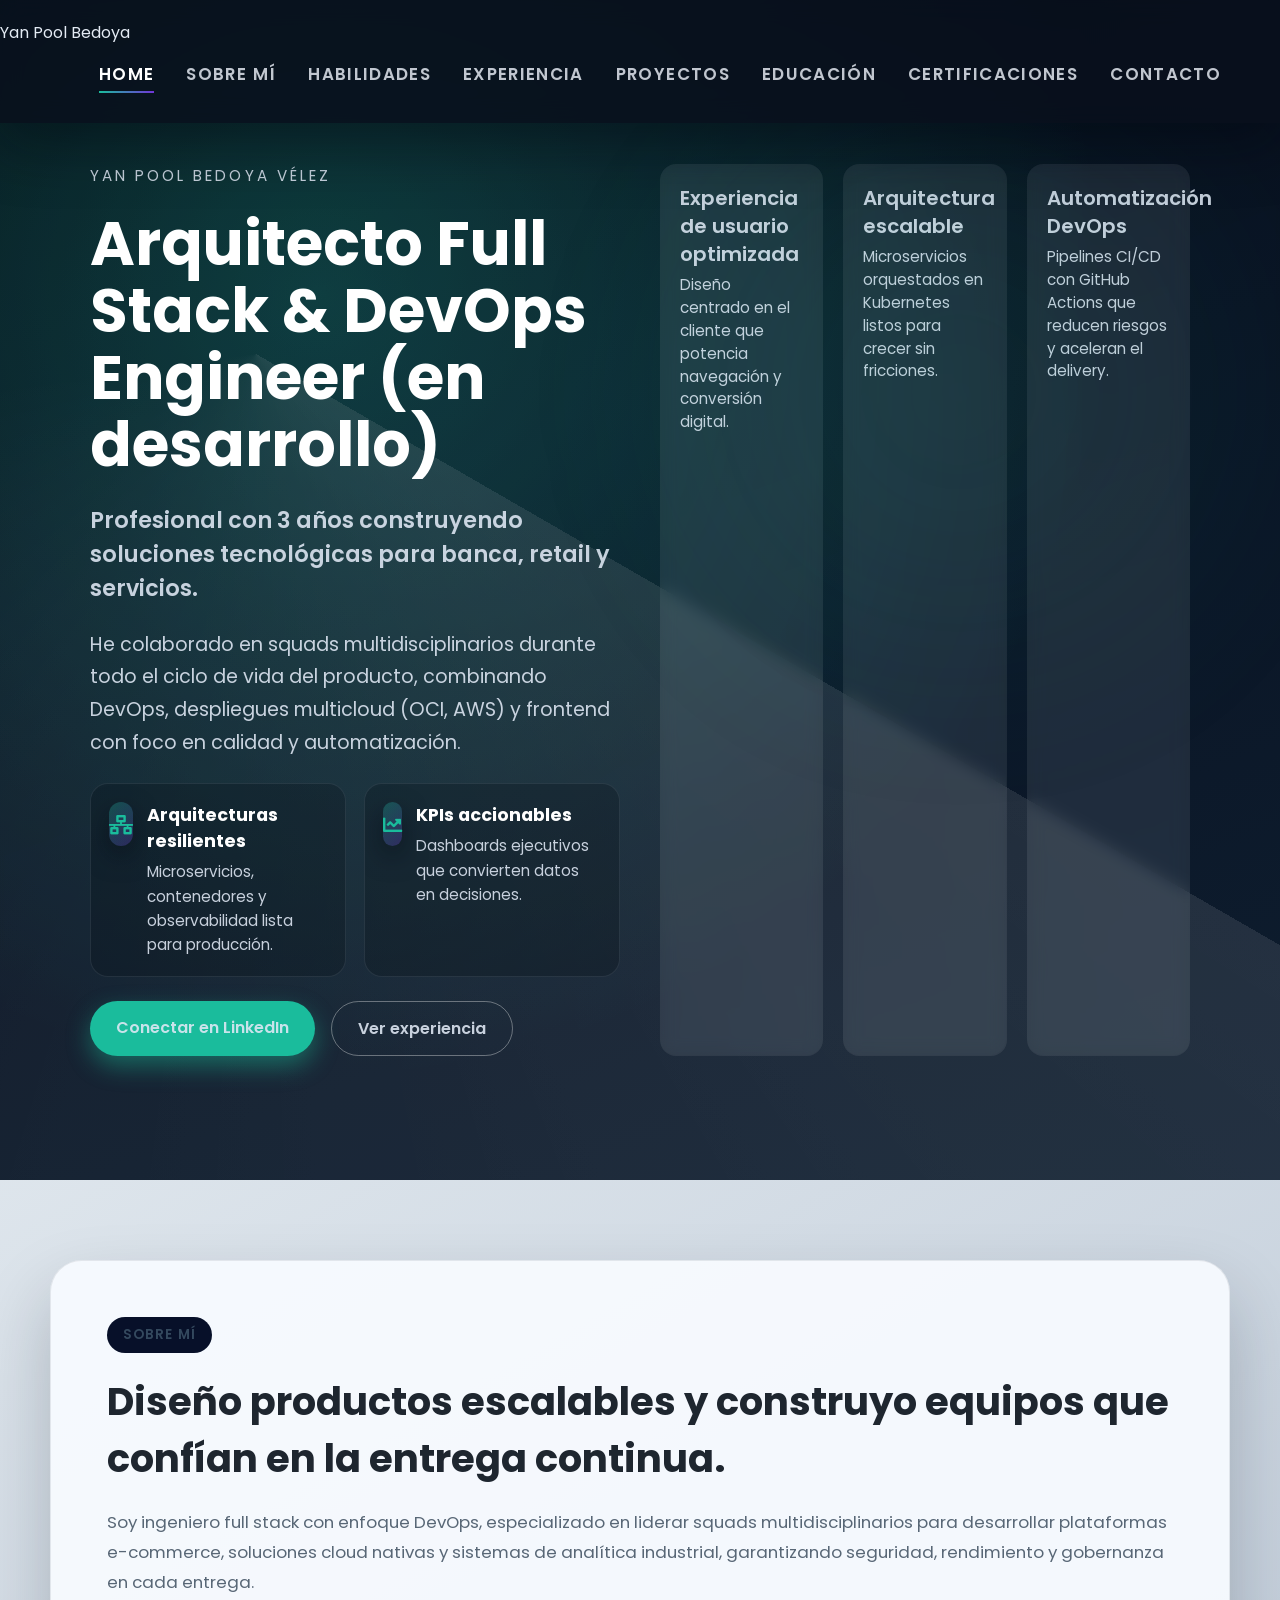
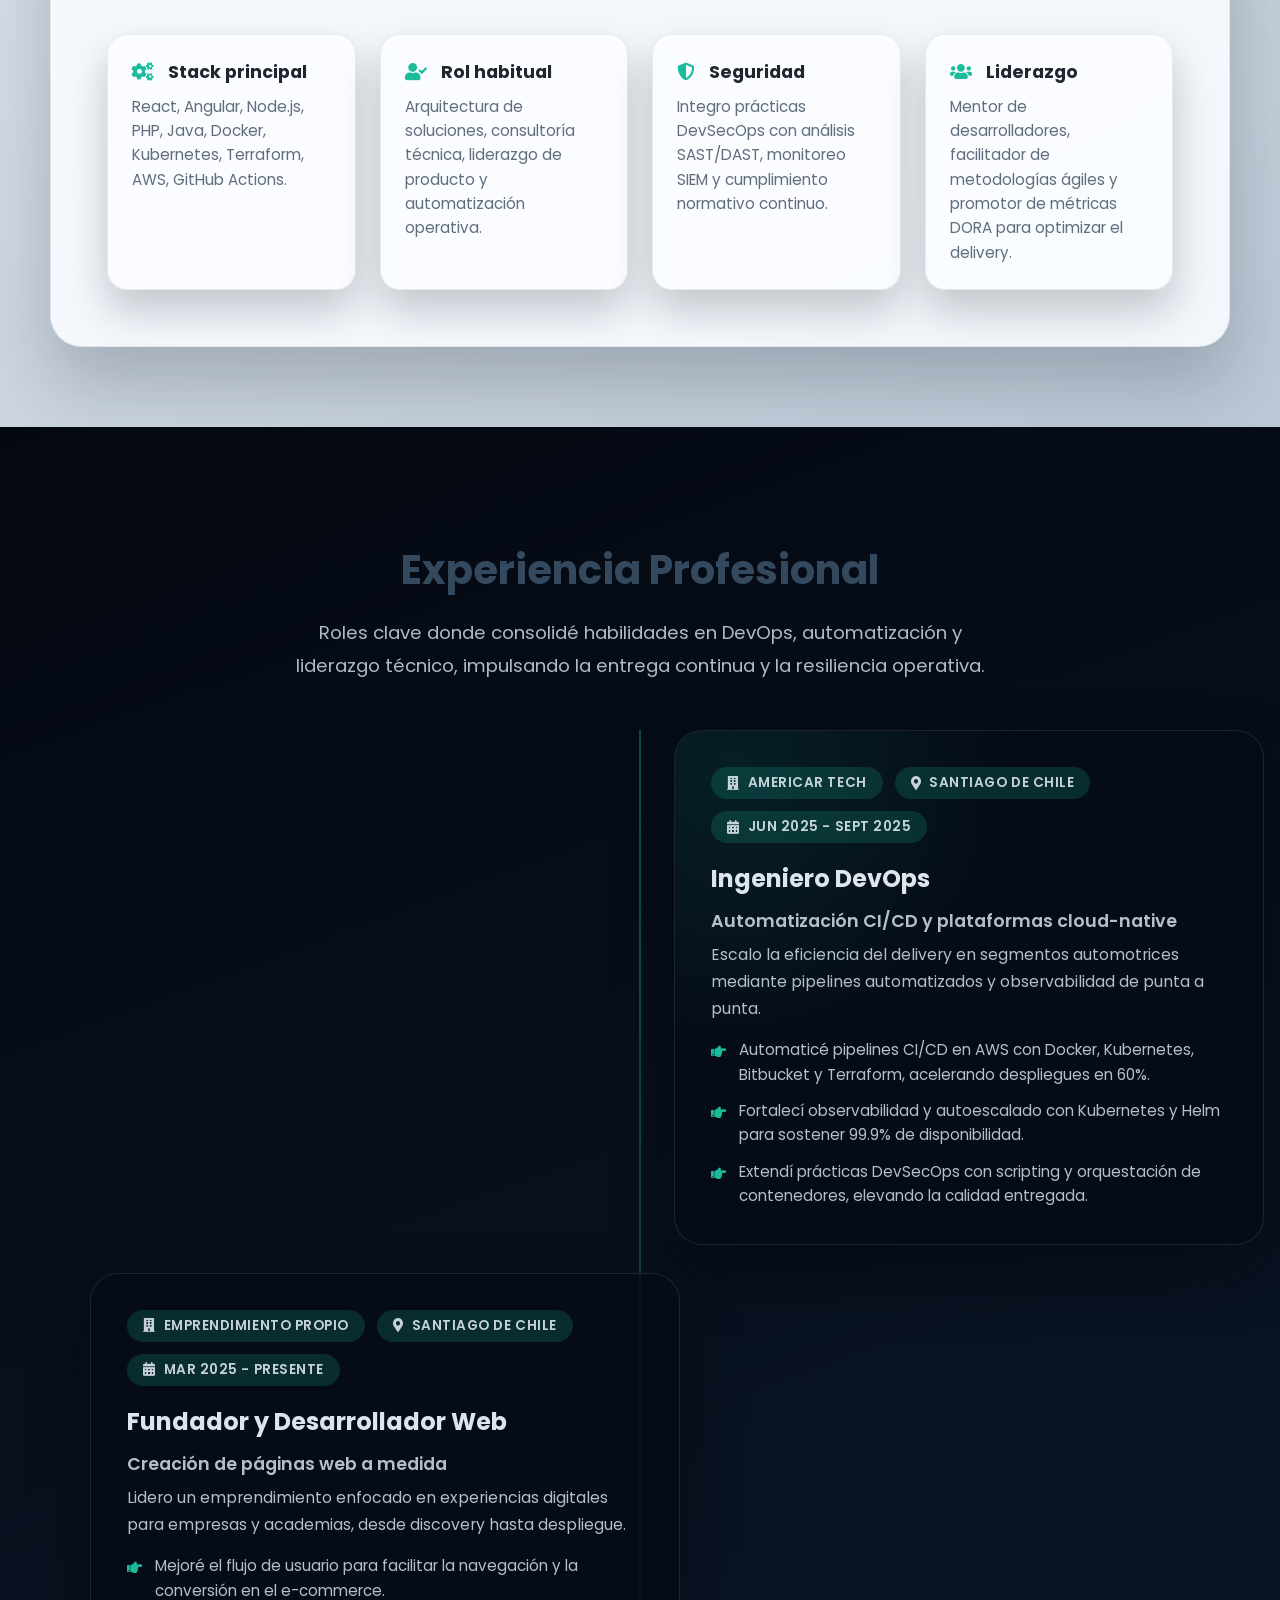
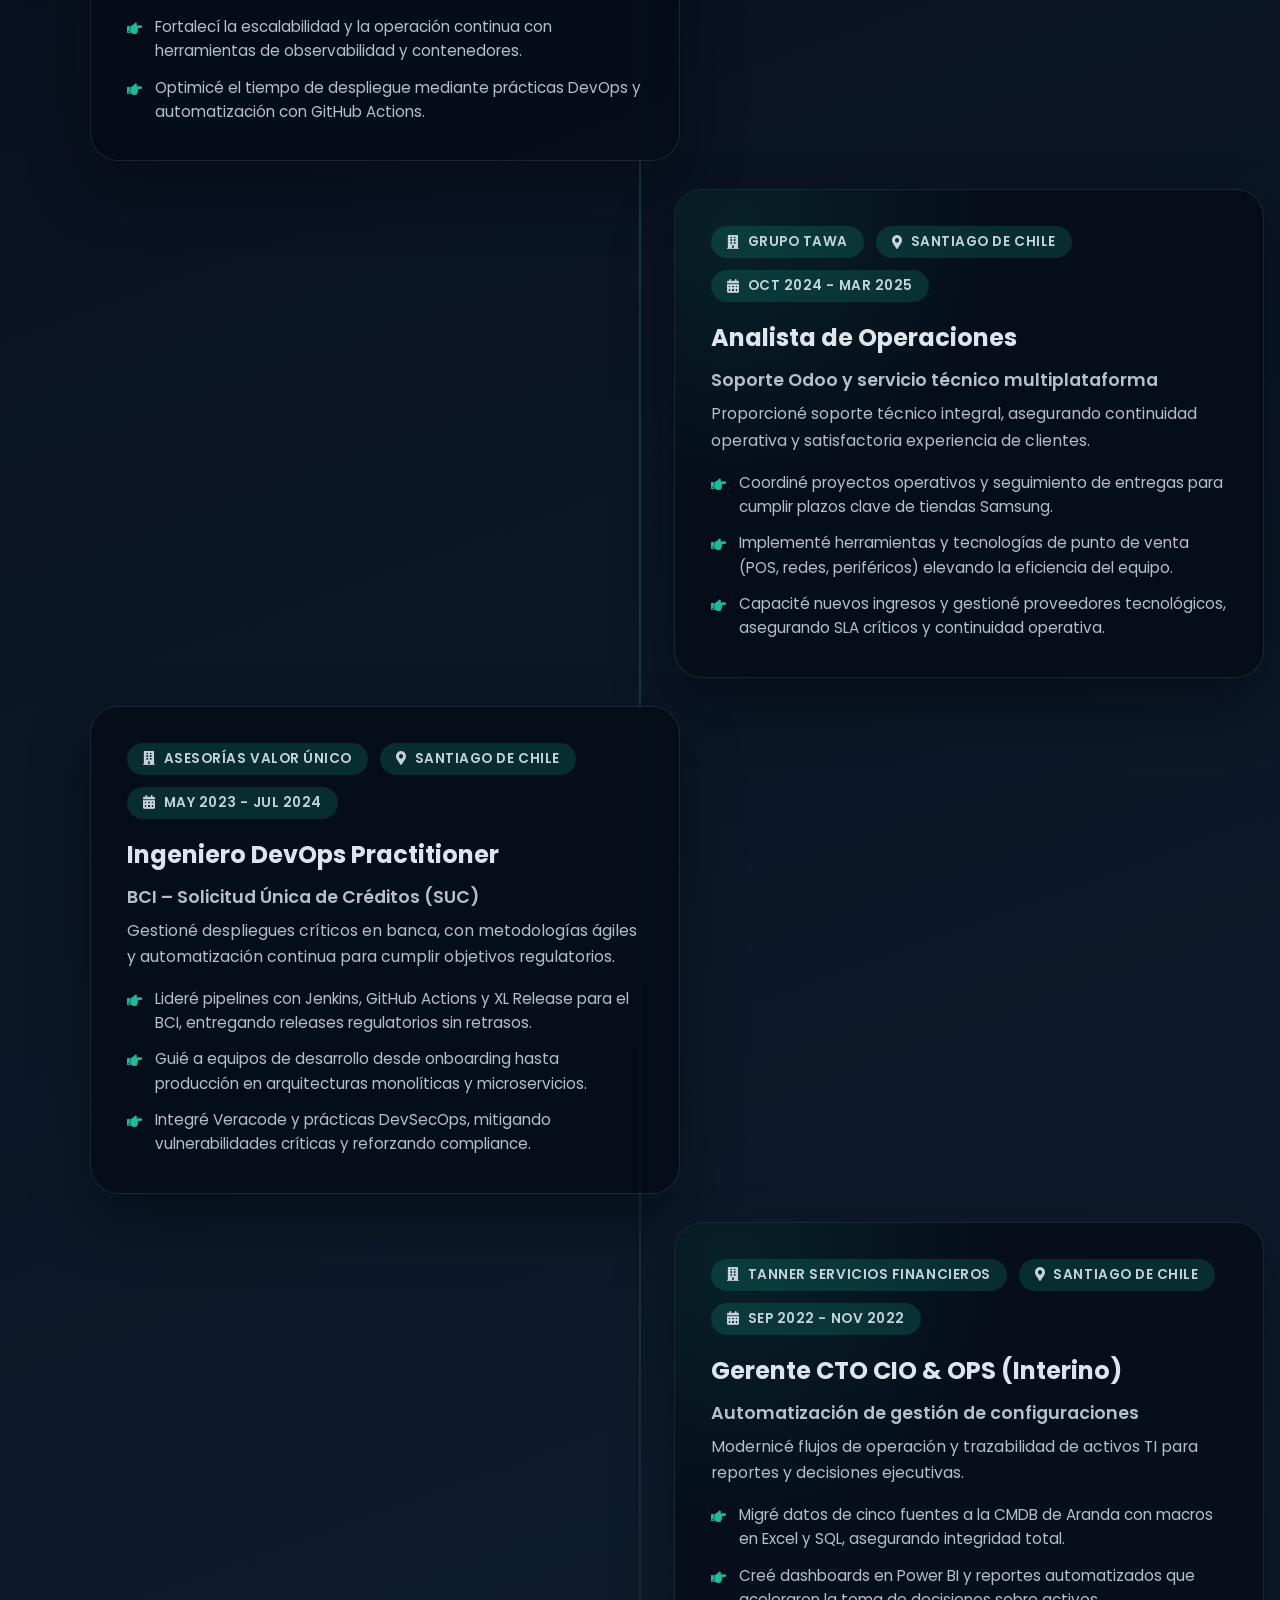
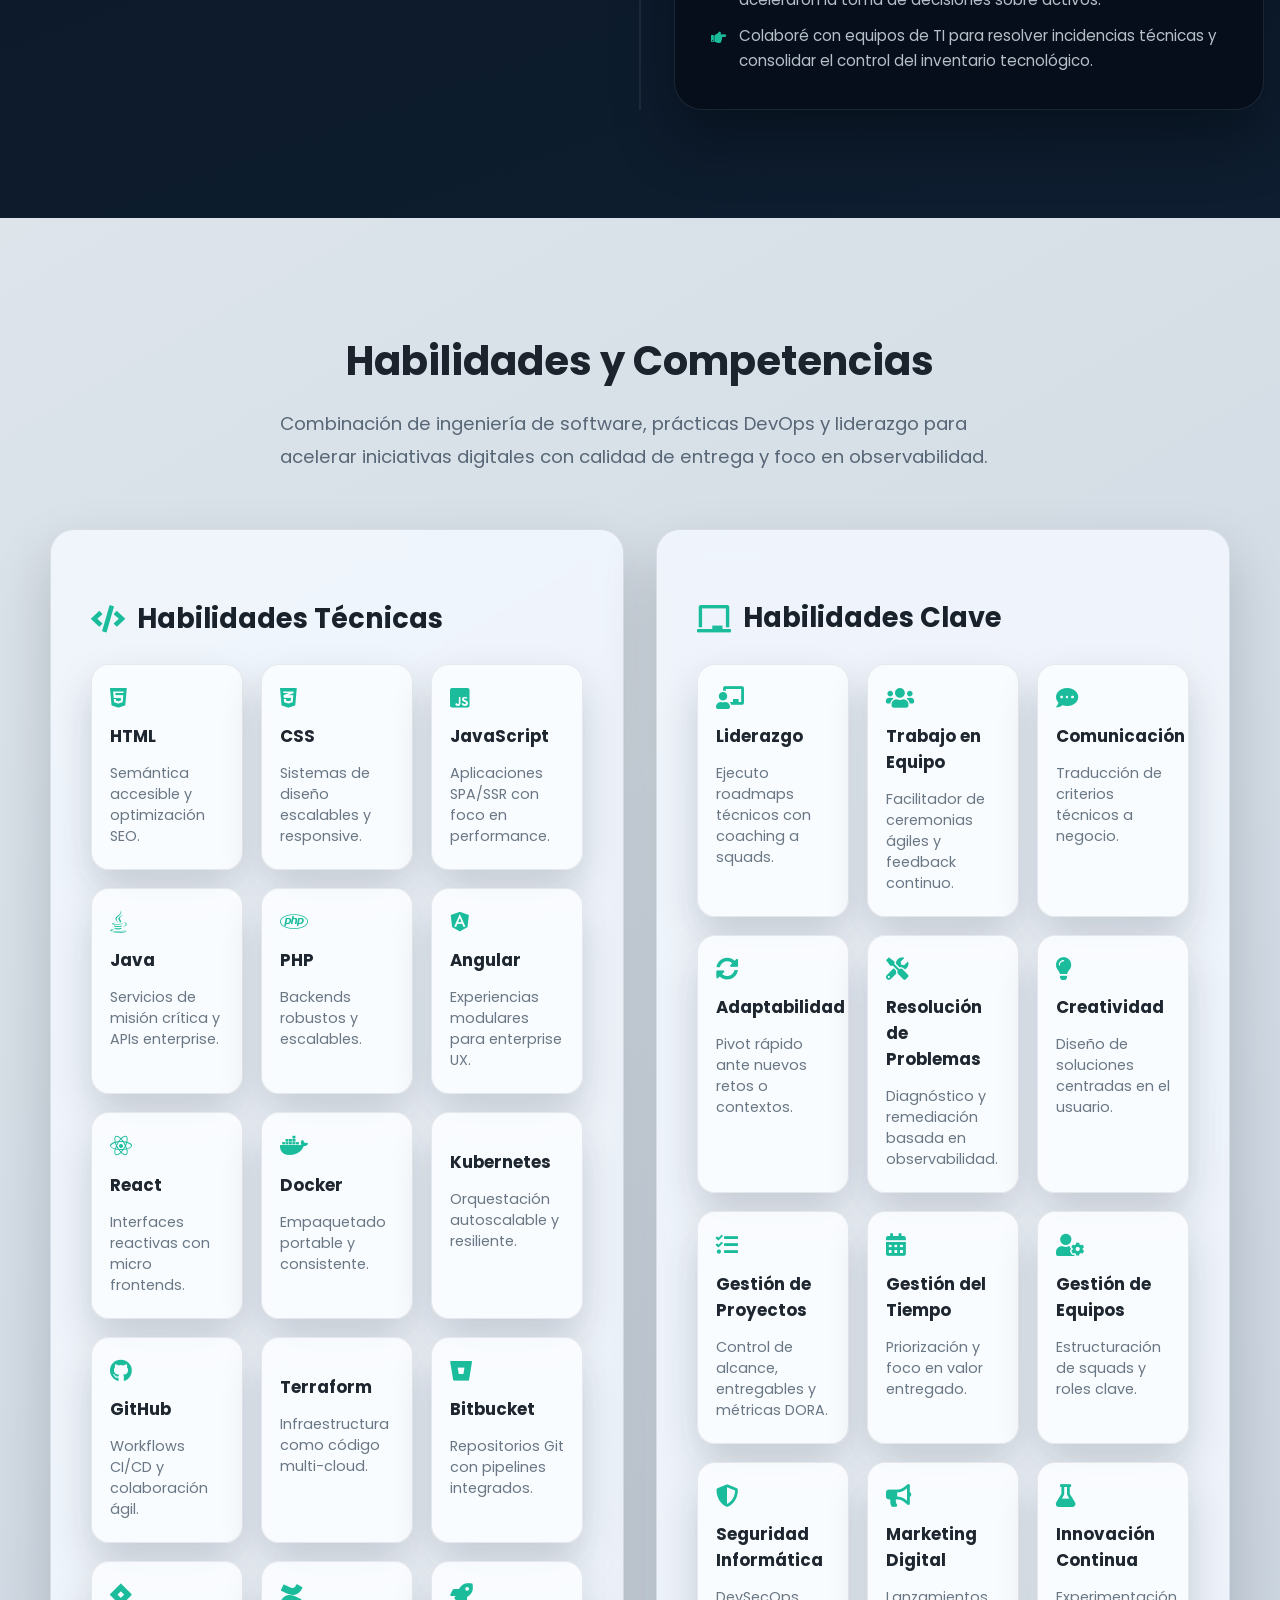
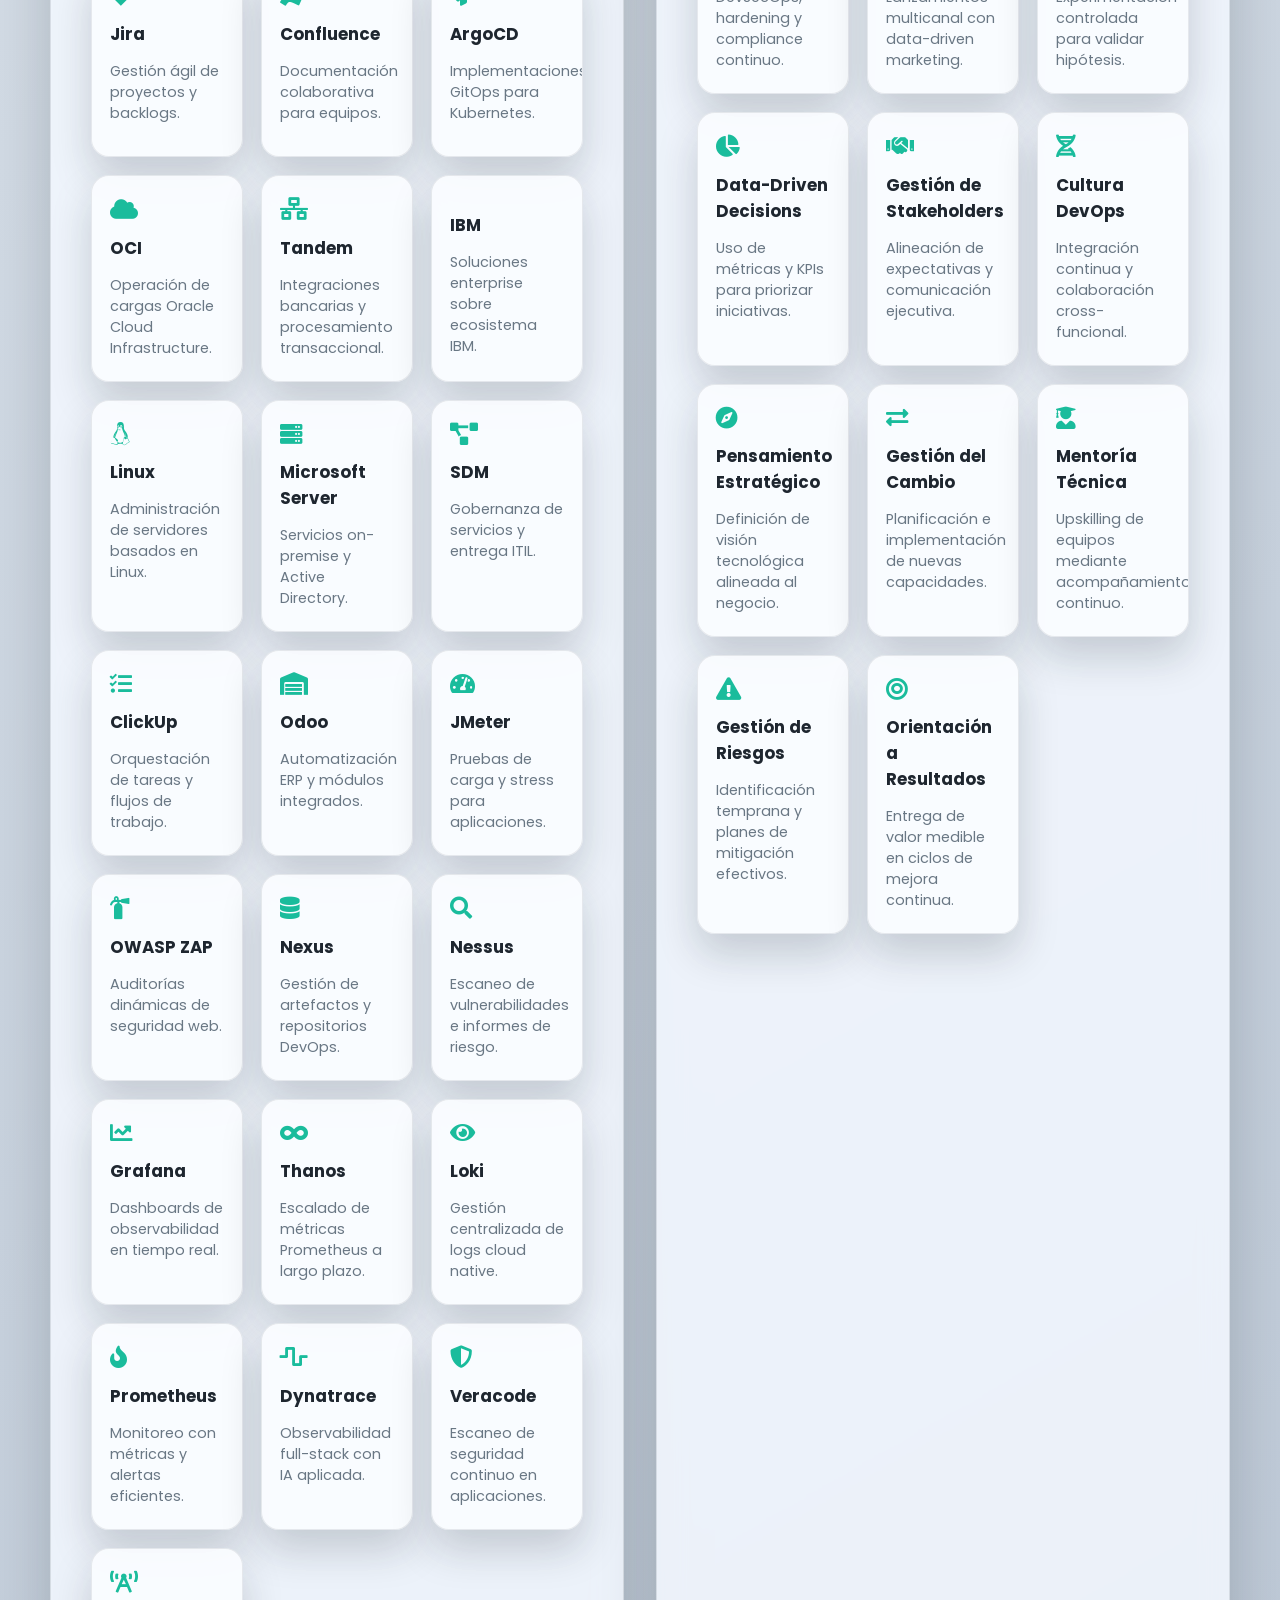
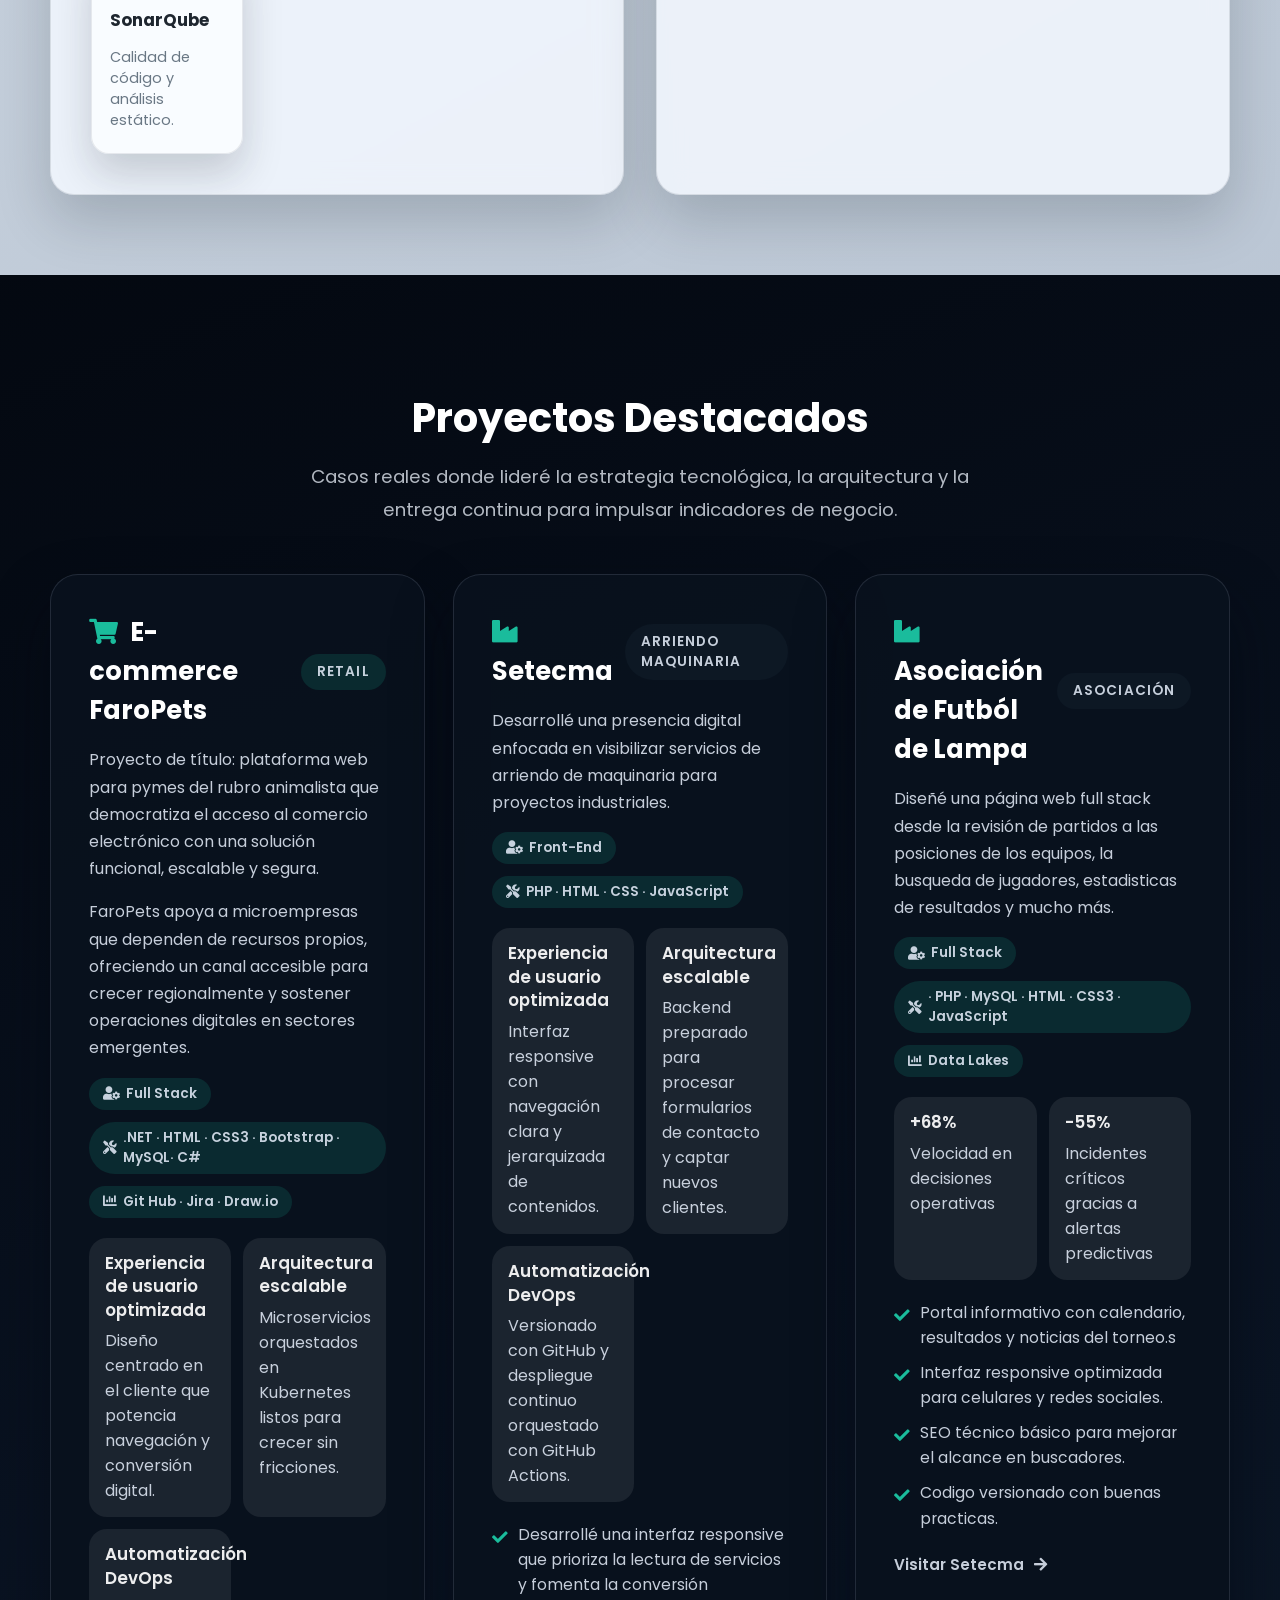
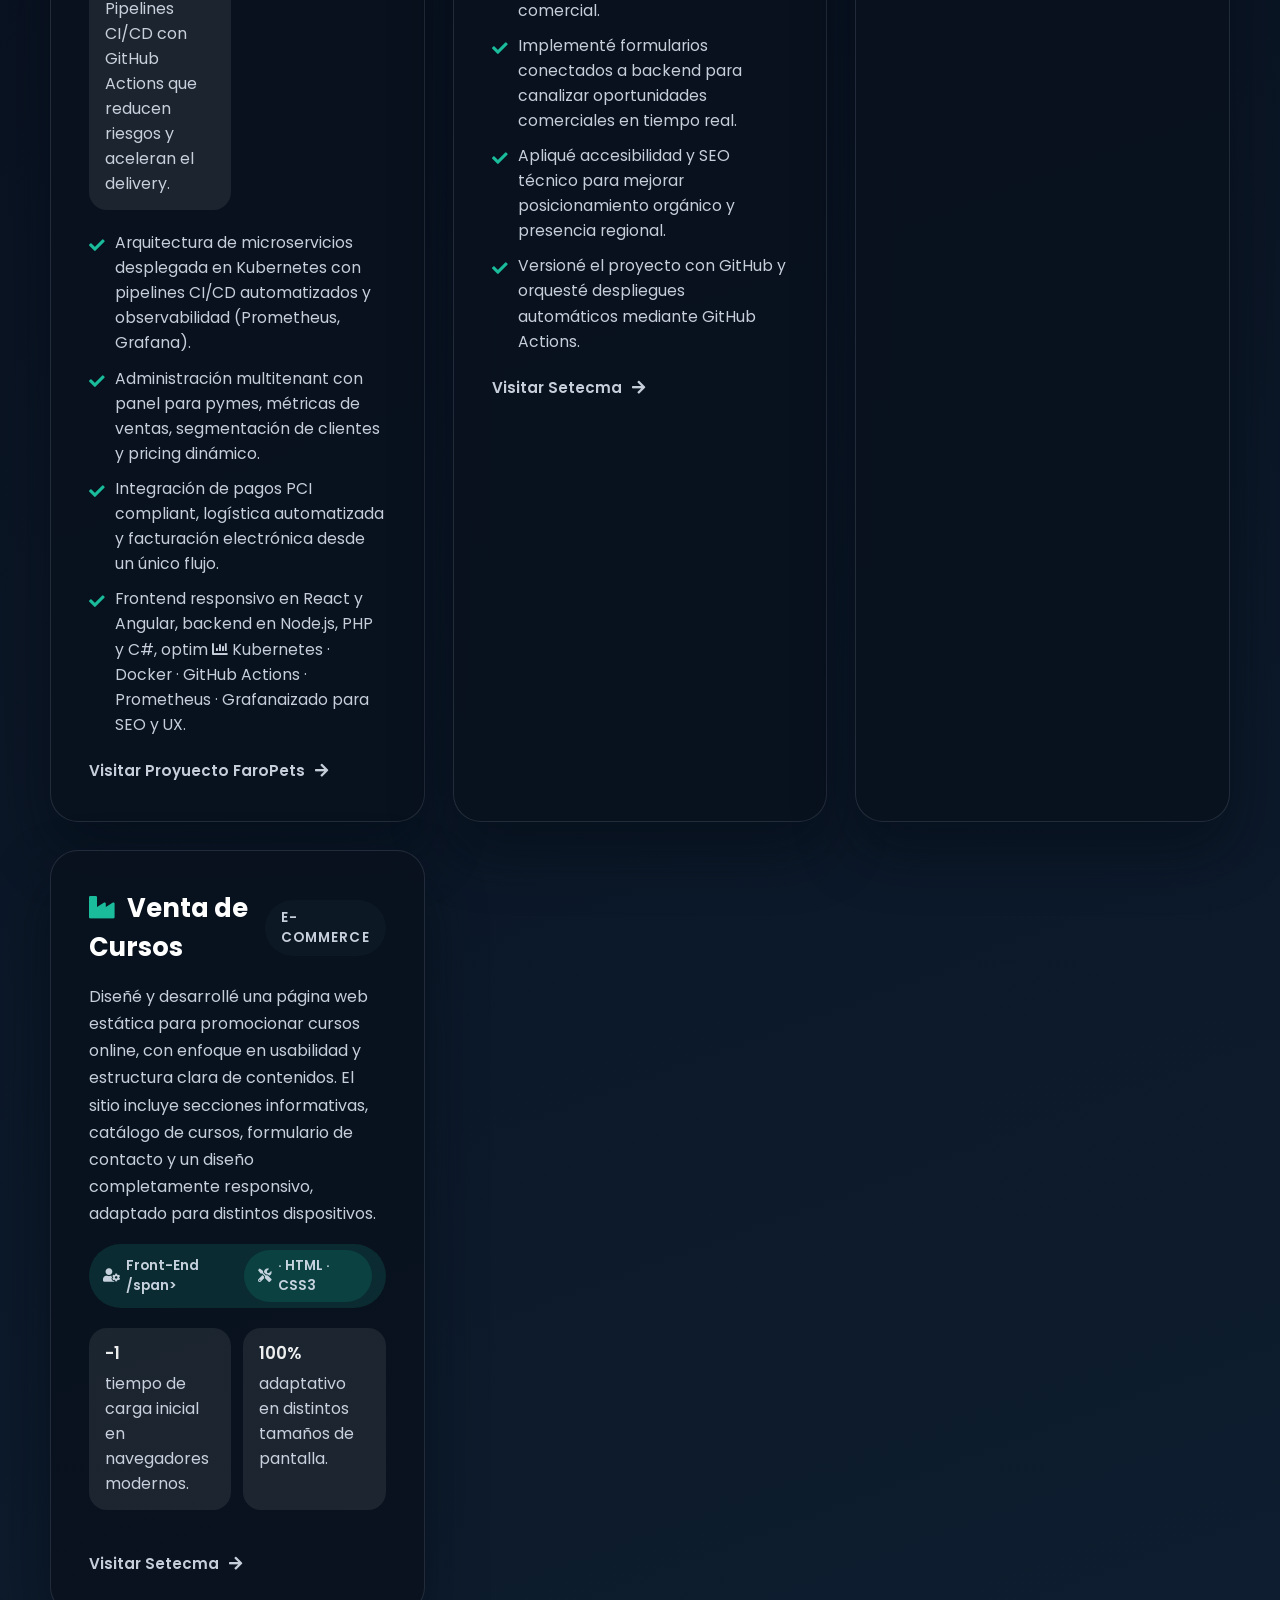
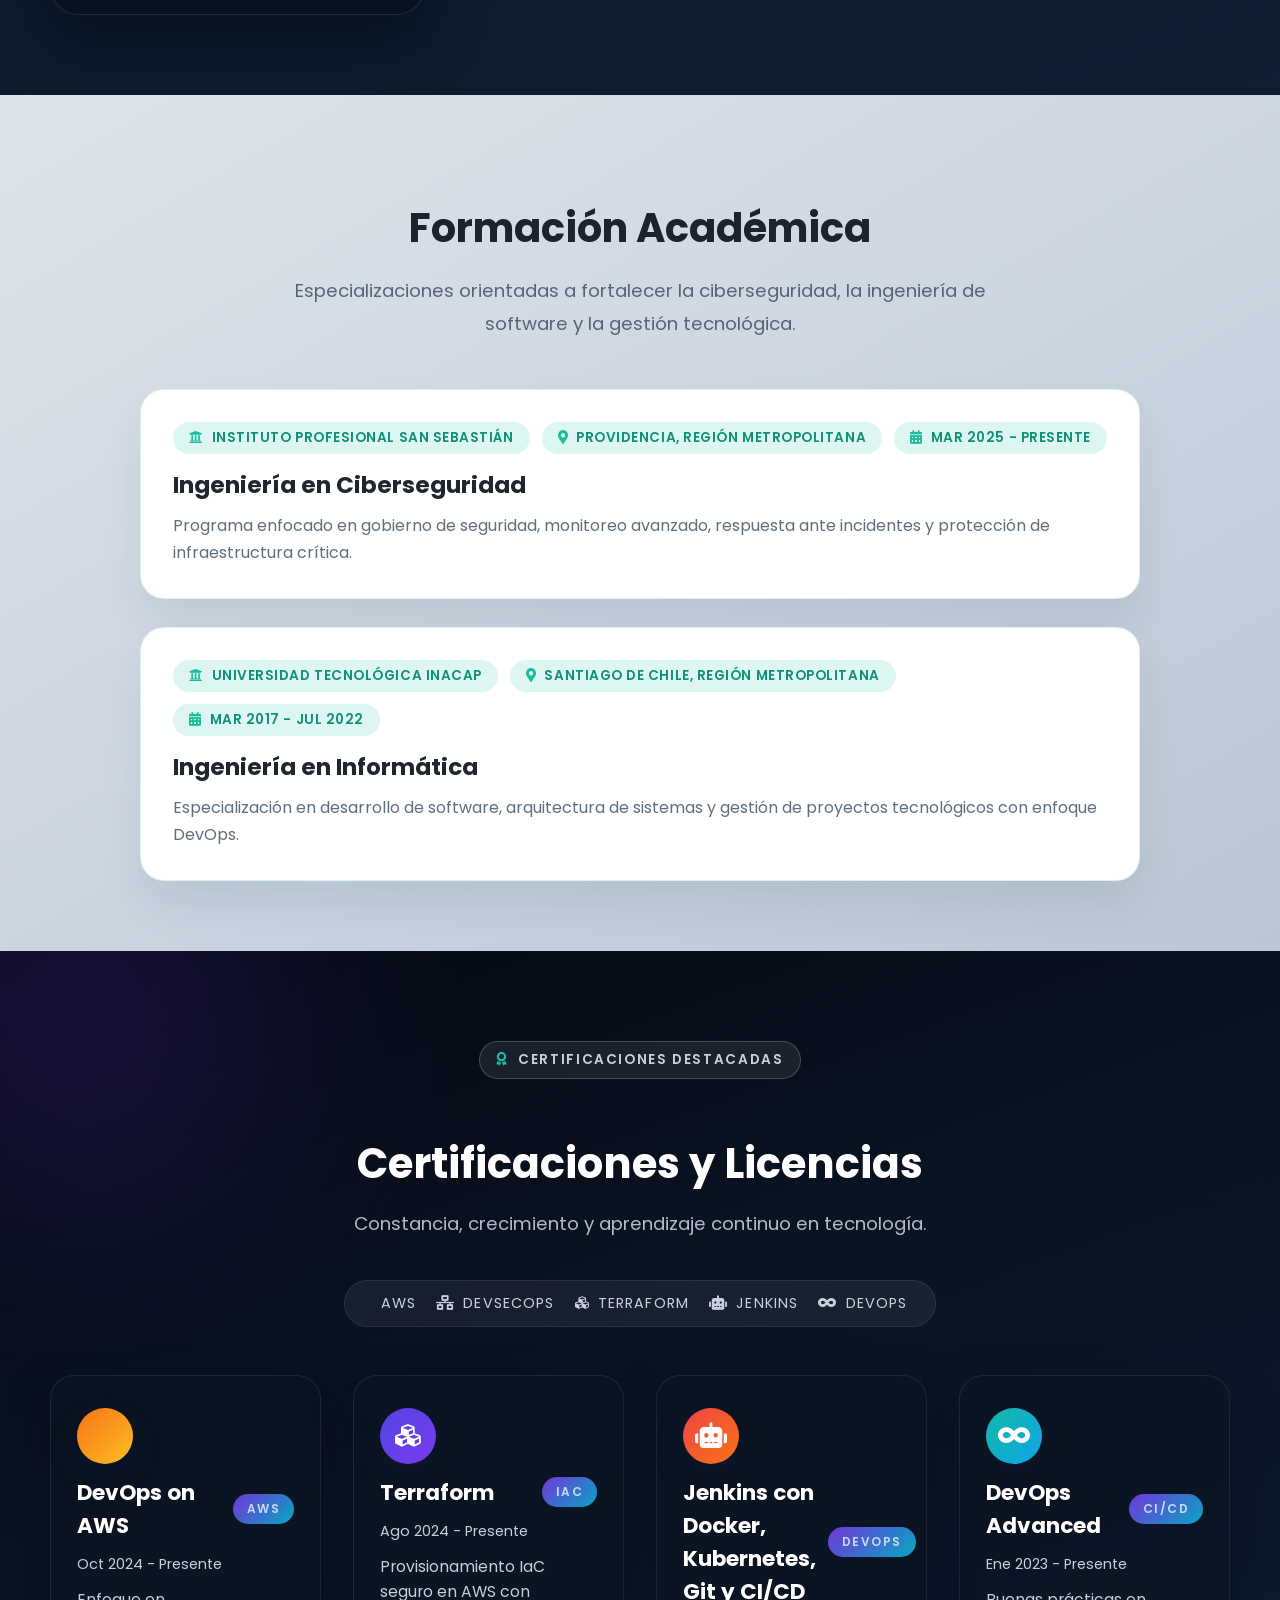
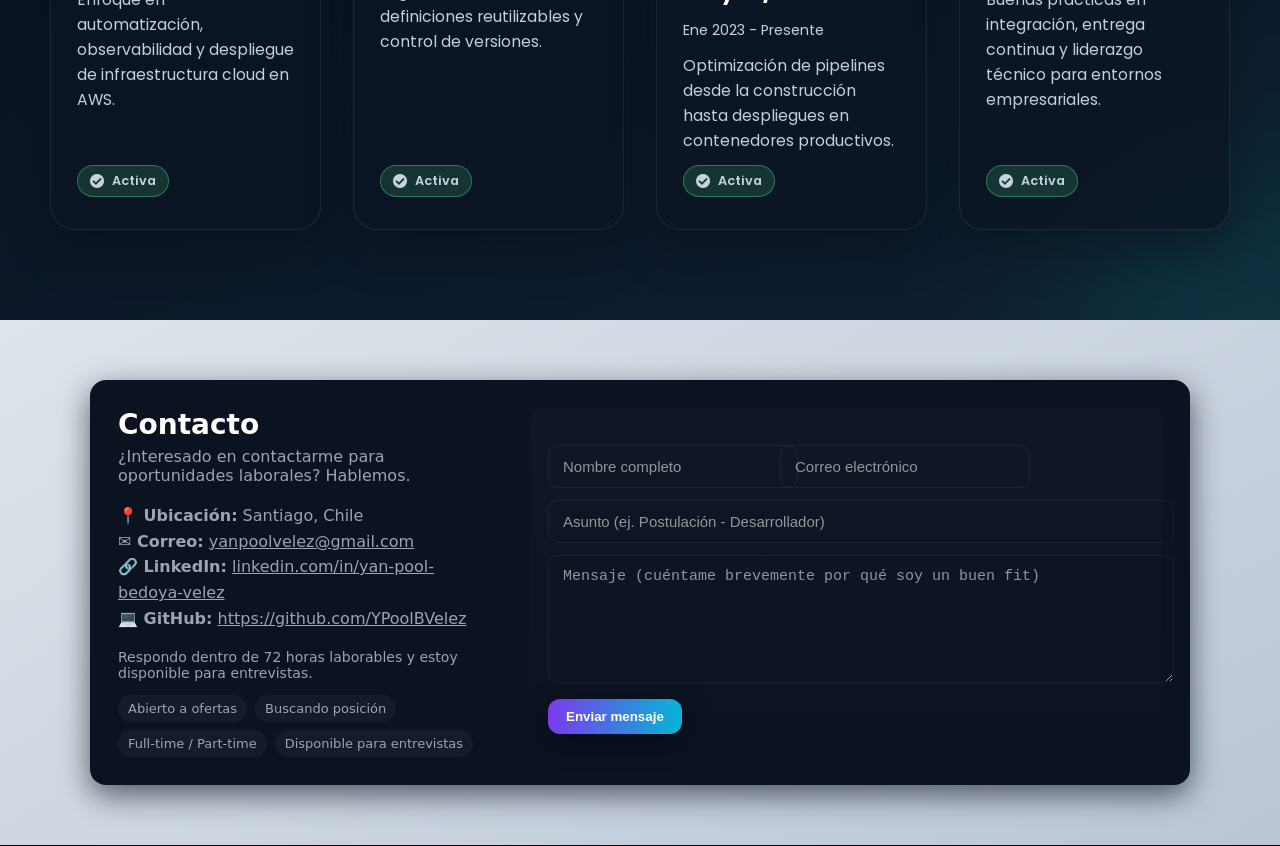
==== commit 5d2a211c: "Fix LinkedIn link text in index.html" ====
--- a/index.html
+++ b/index.html
@@ -728,7 +728,7 @@
         <ul class="info-list" aria-hidden="false">
           <li><strong>📍 Ubicación:</strong> Santiago, Chile</li>
           <li><strong>✉️ Correo:</strong> <a href="mailto:yanpoolvelez@gmail.com?subject=Contacto%20Laboral" target="_blank">yanpoolvelez@gmail.com</a></li>
-          <li><strong>🔗 LinkedIn:</strong> <a href="https://www.linkedin.com/in/yan-pool-bedoya-velez/" target="_blank"> linkedin.com/in/yan-pool-bedoya-velez-b80a89228 </a></li>
+          <li><strong>🔗 LinkedIn:</strong> <a href="https://www.linkedin.com/in/yan-pool-bedoya-velez/" target="_blank"> linkedin.com/in/yan-pool-bedoya-velez</a></li>
           <li><strong>💻 GitHub:</strong> <a href="https://github.com/YPoolBVelez" target="_blank">https://github.com/YPoolBVelez</a></li>
         </ul>
 
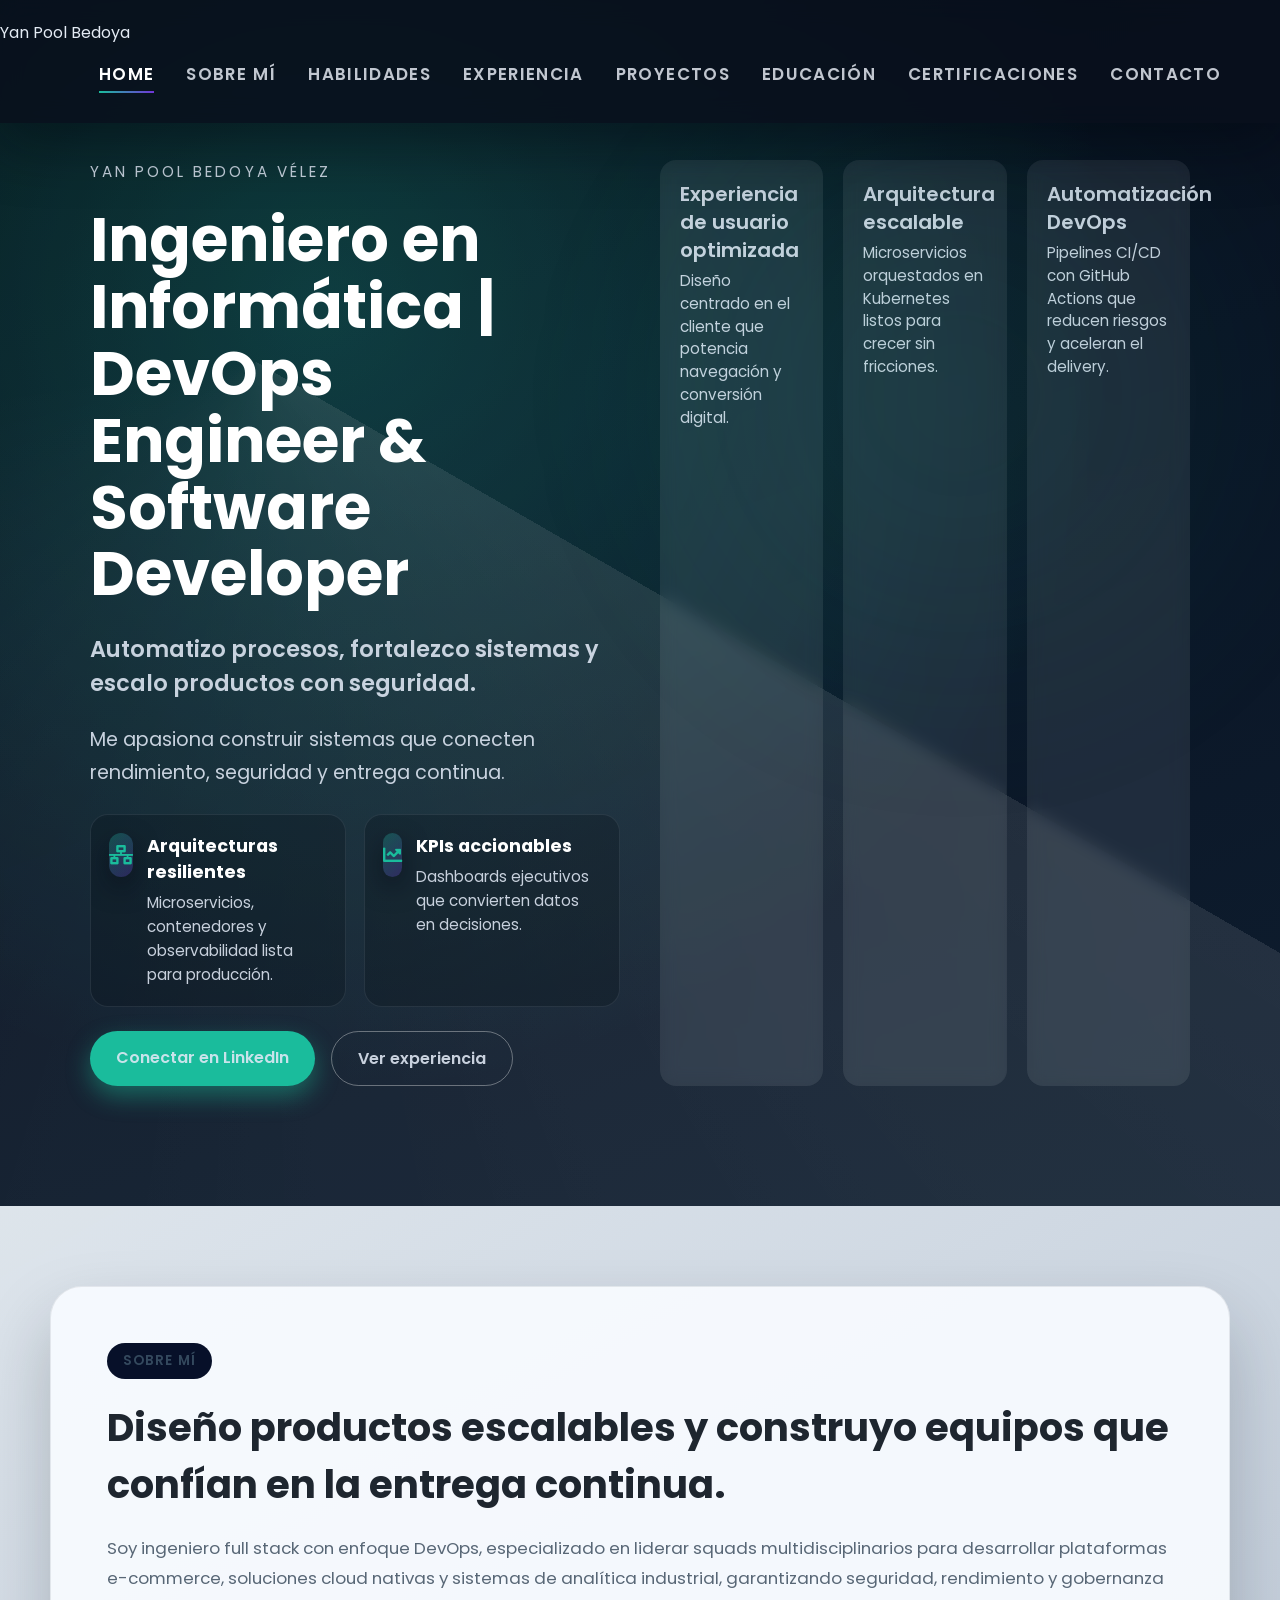
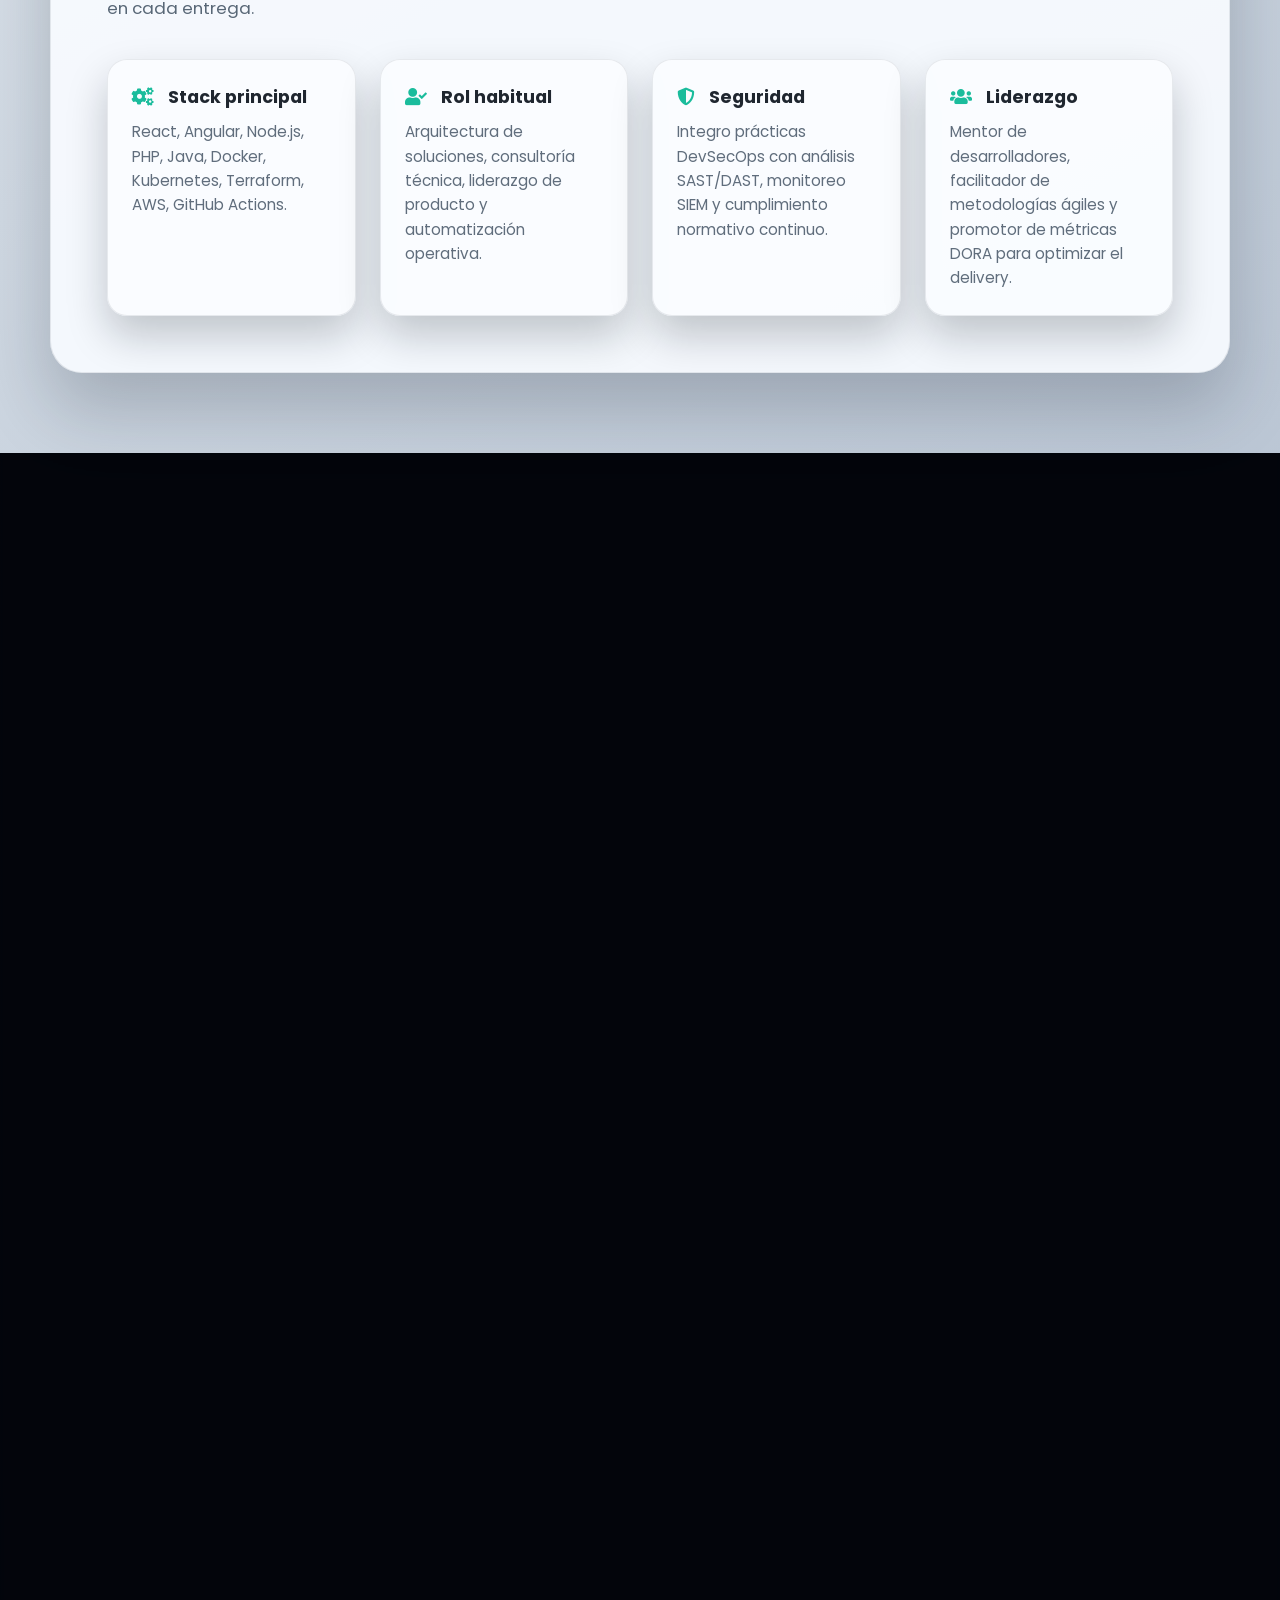
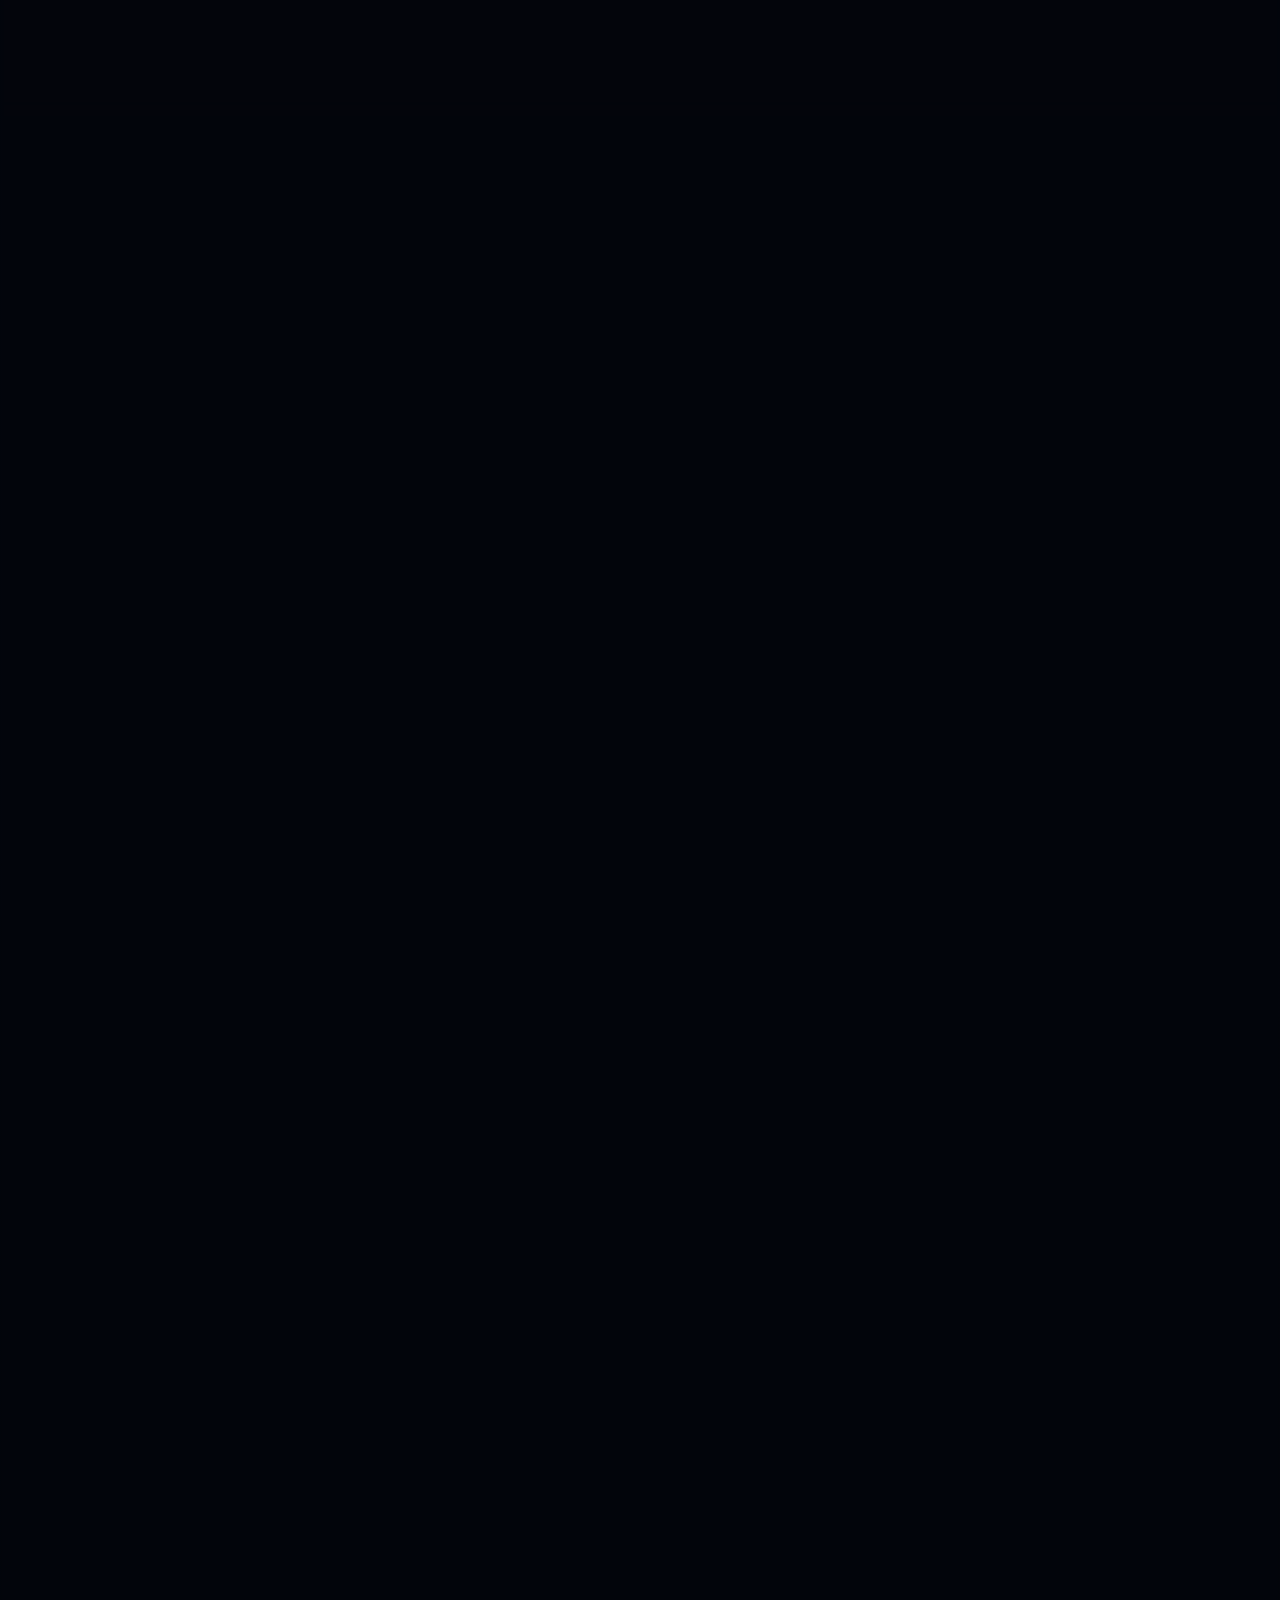
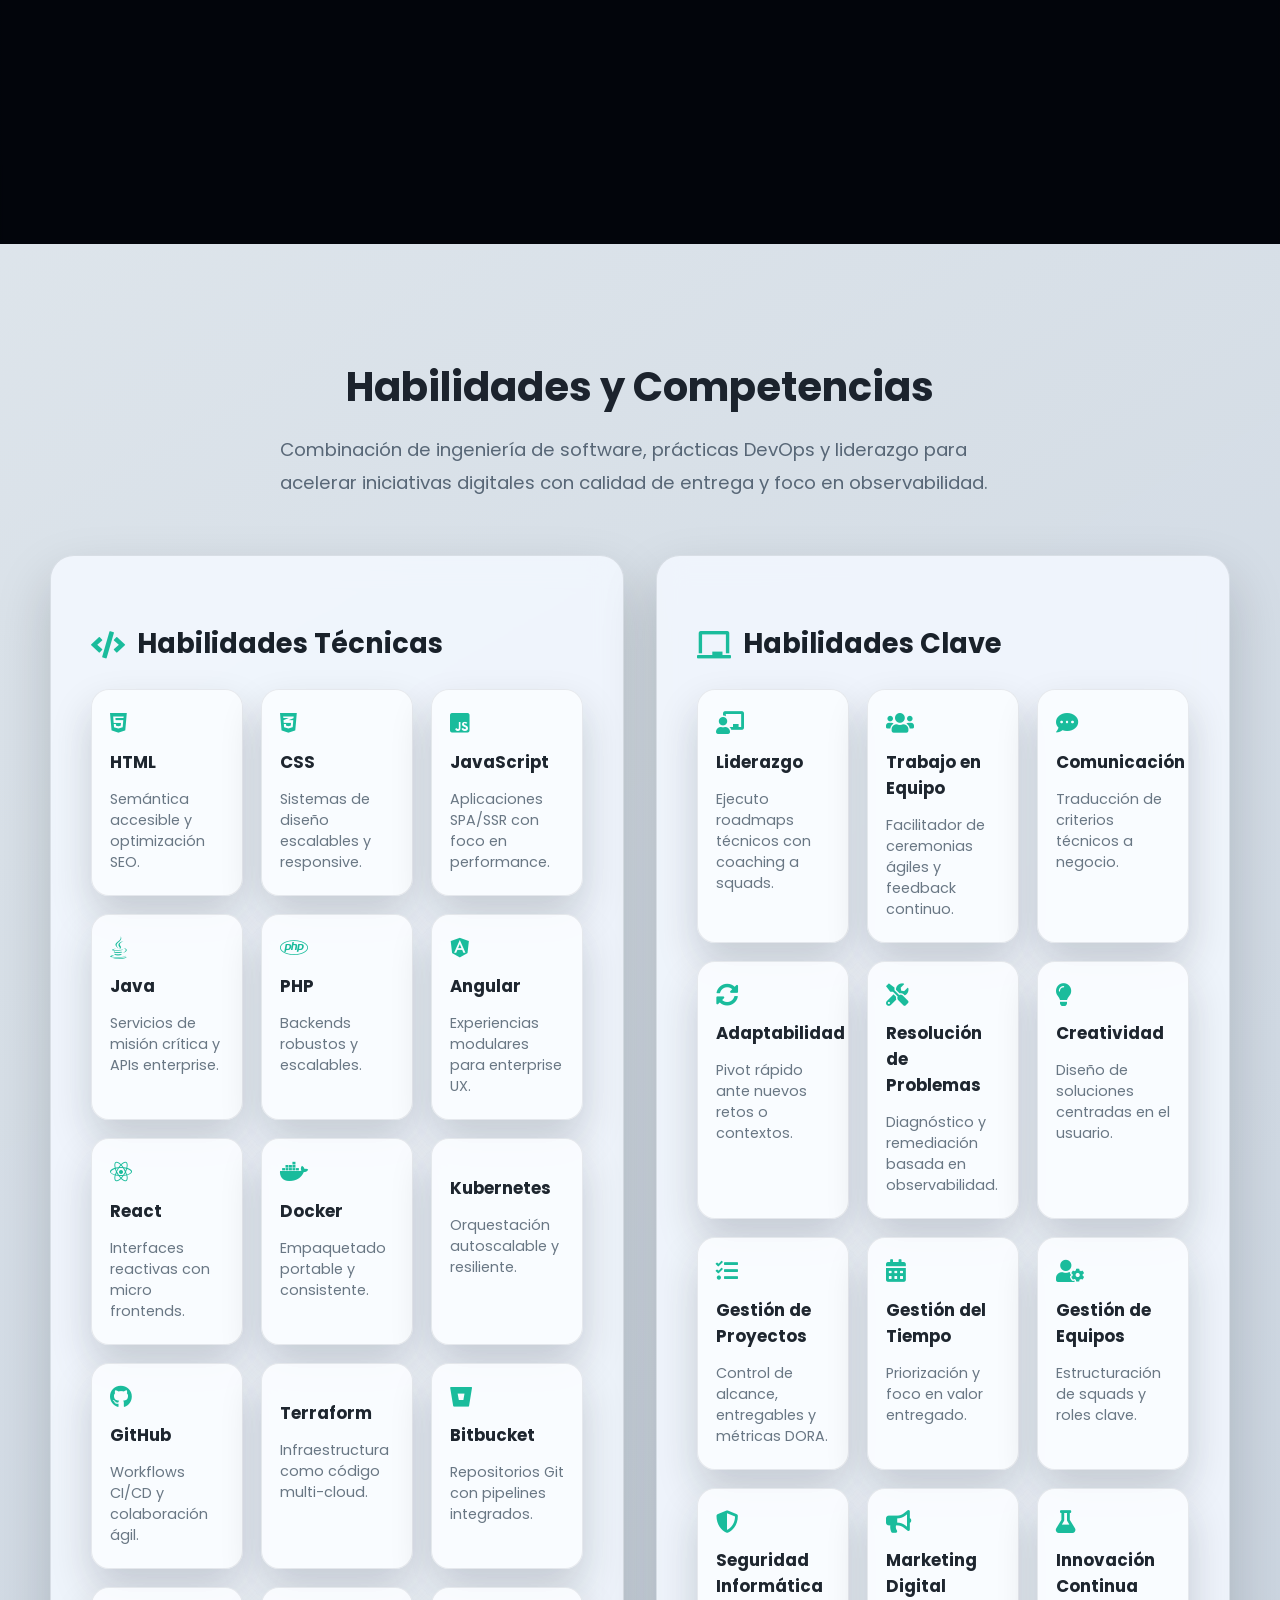
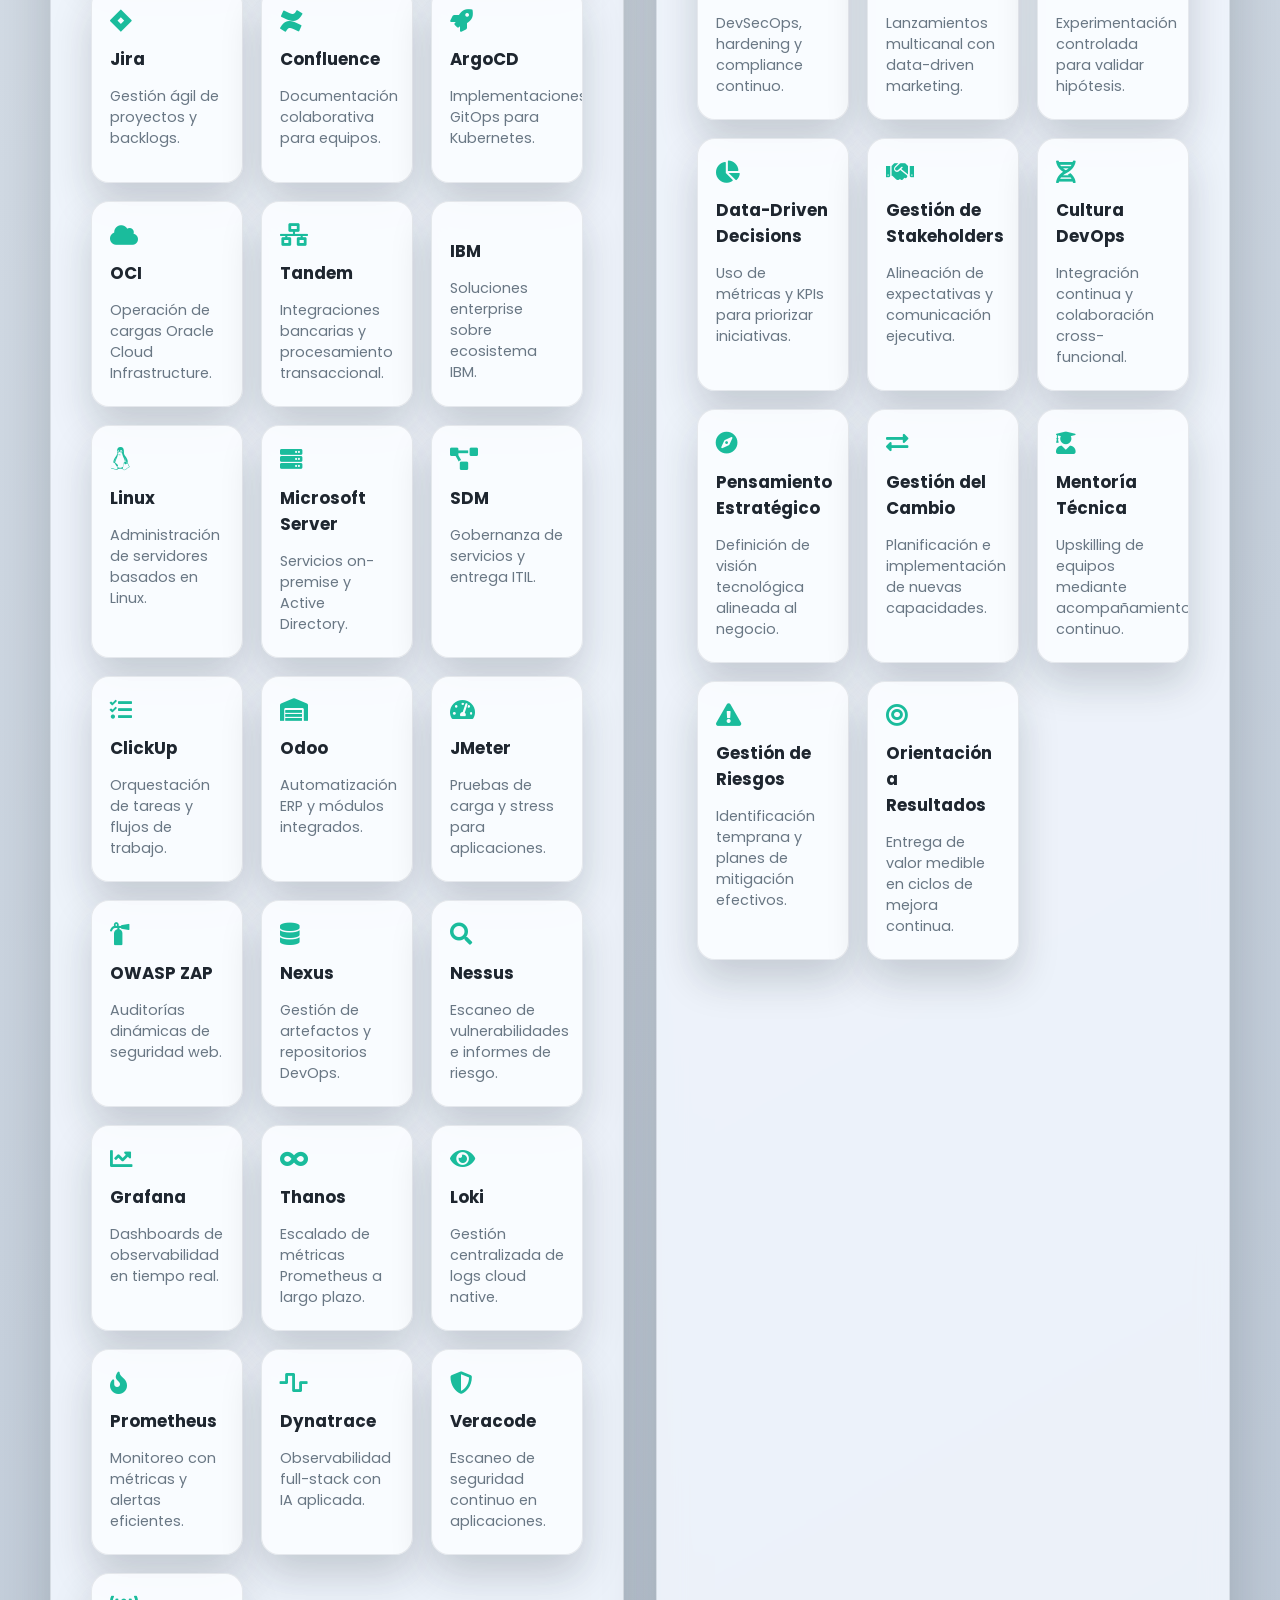
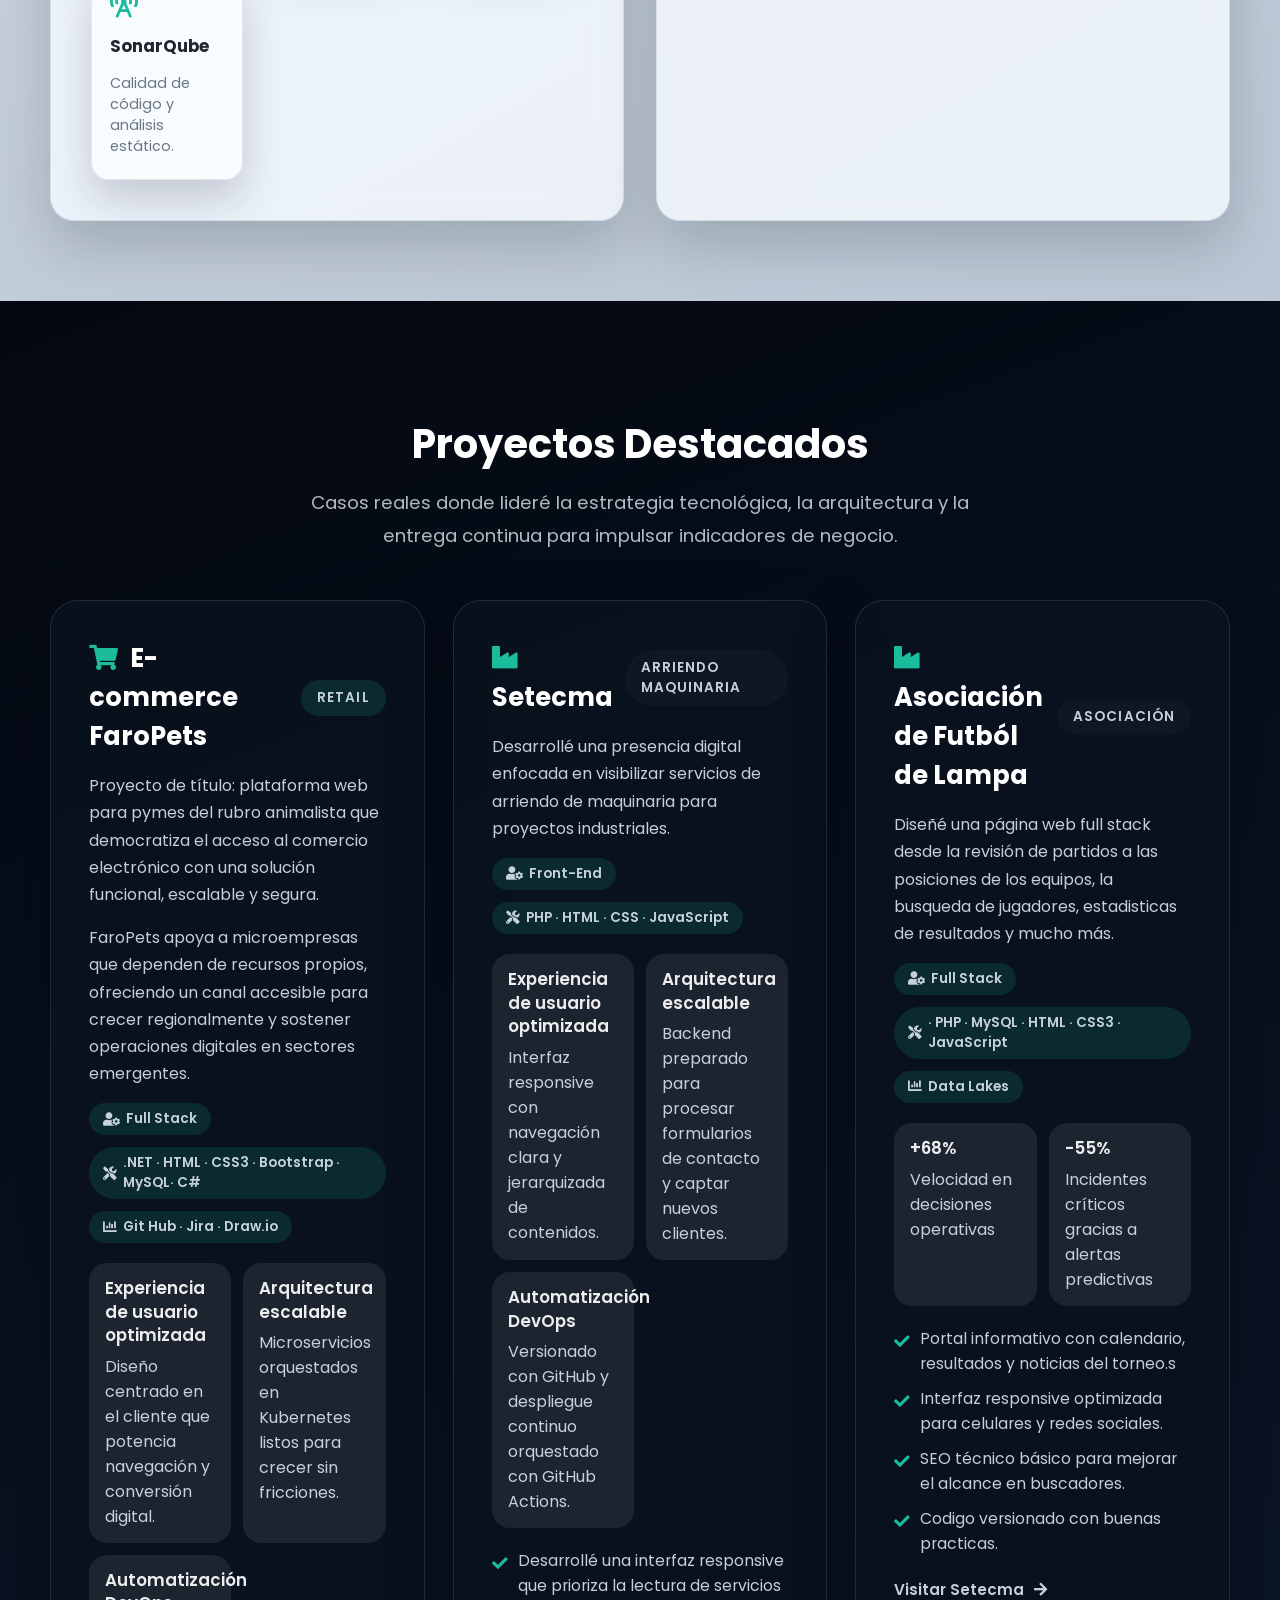
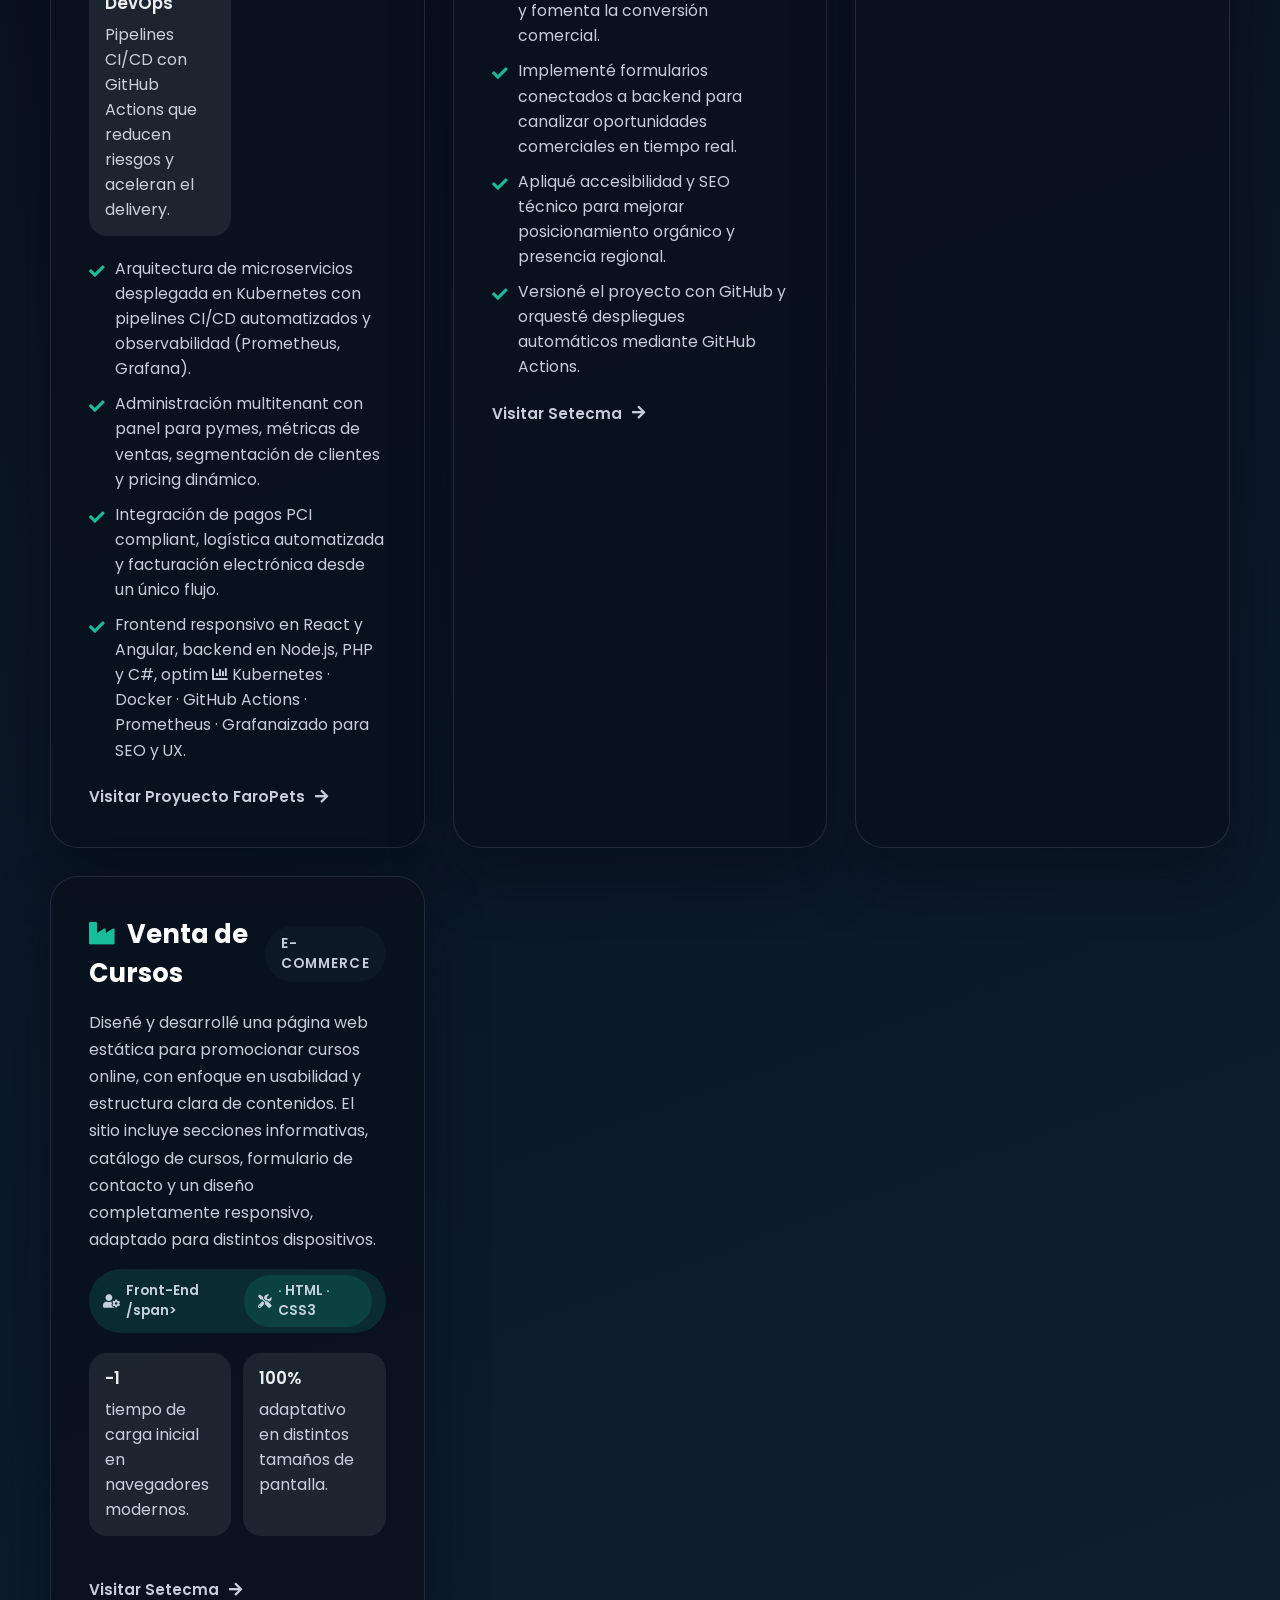
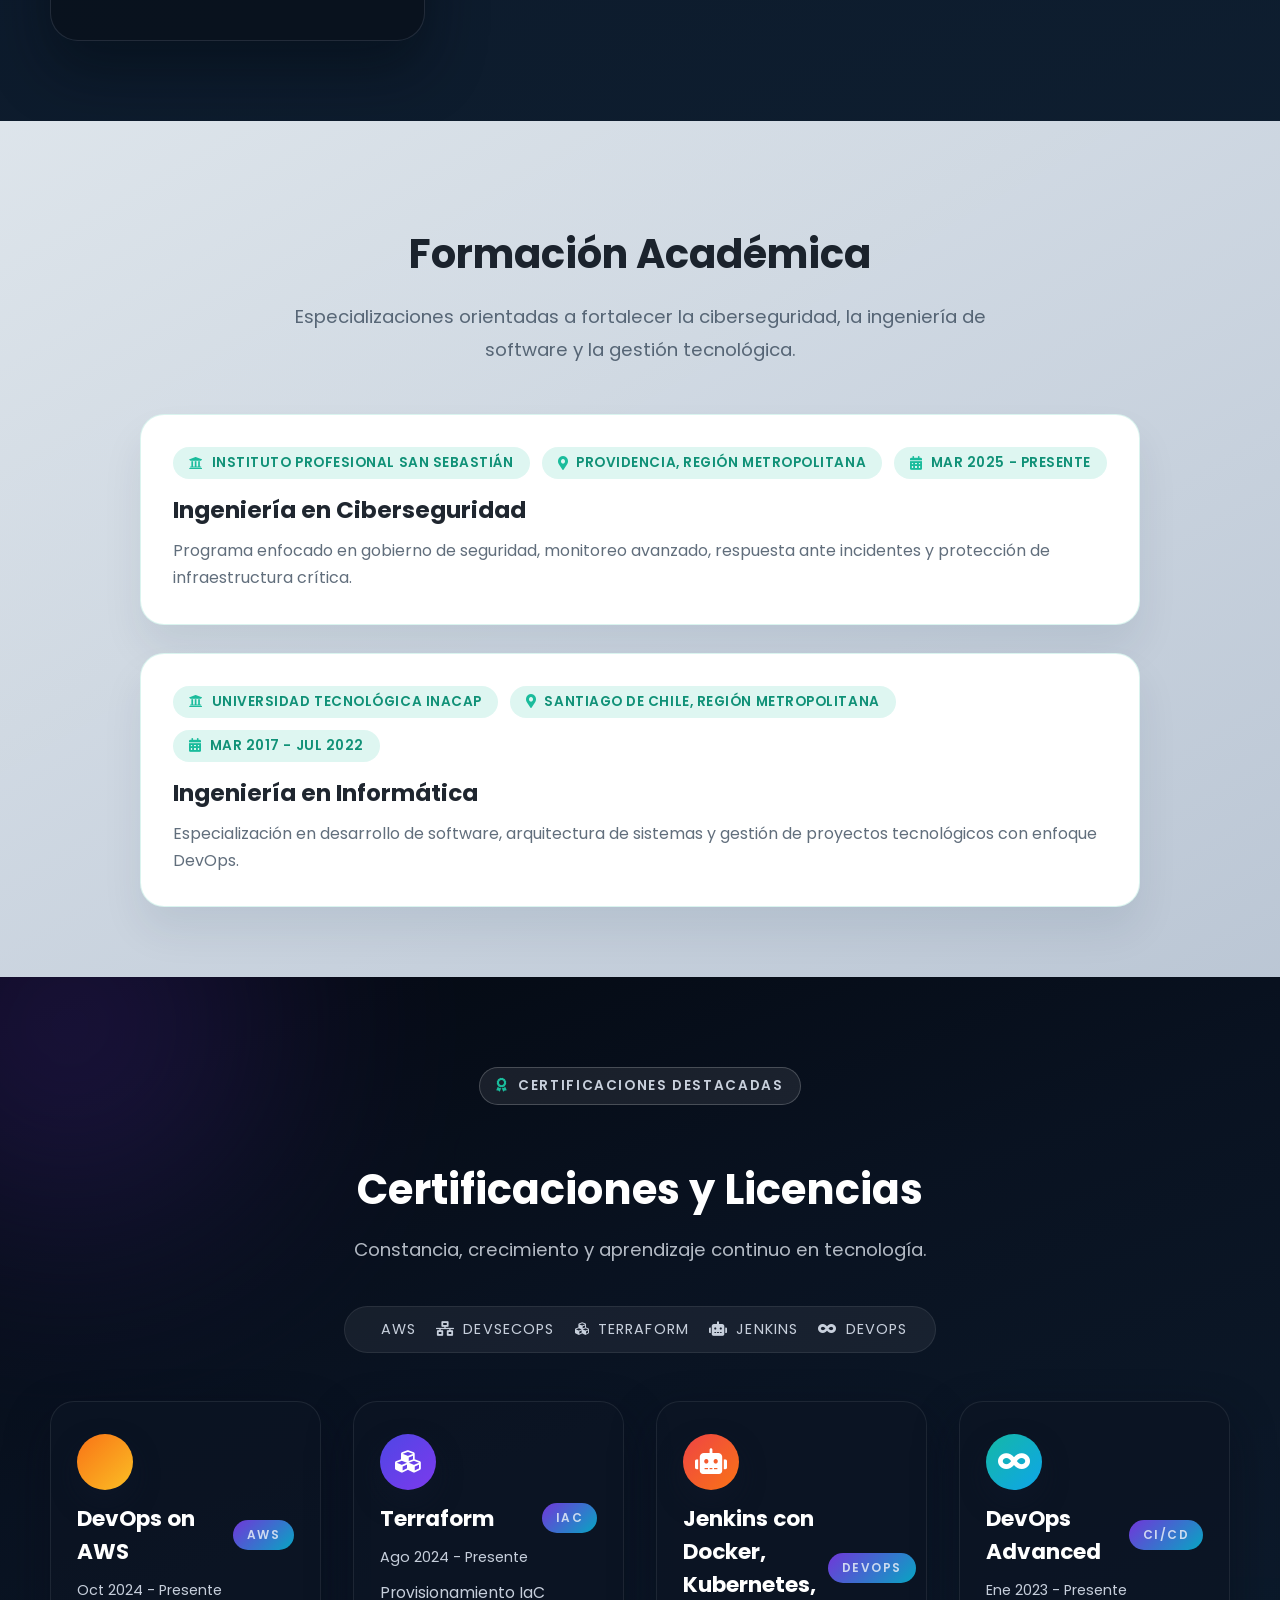
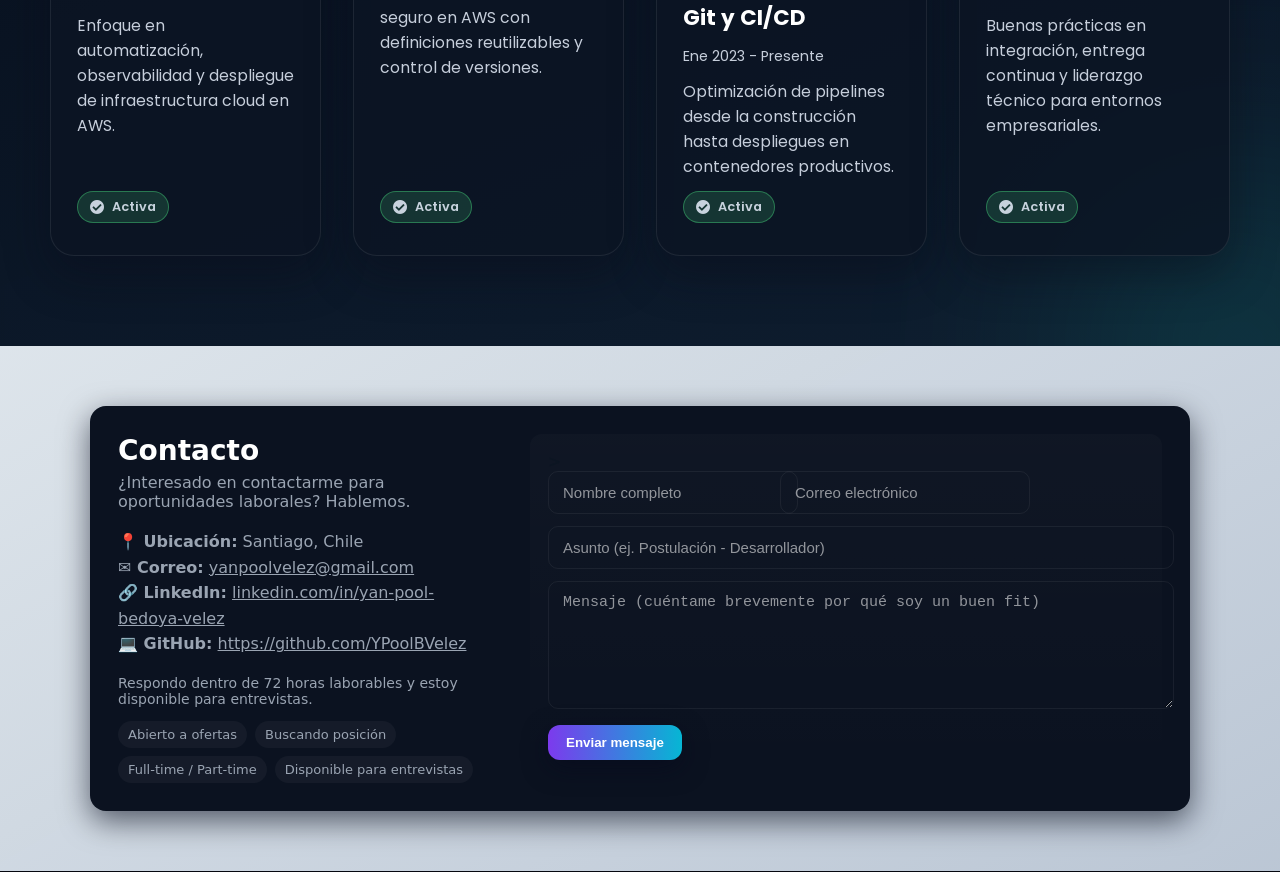
==== commit 8f8601fb: "Update personal information in index.html" ====
--- a/index.html
+++ b/index.html
@@ -48,9 +48,9 @@
         <div class="hero-content">
             <div class="hero-copy">
                 <span class="eyebrow">Yan Pool Bedoya Vélez</span>
-                <h1 class="headline">Arquitecto Full Stack &amp; DevOps Engineer (en desarrollo)</h1>
-                <p class="title">Profesional con 3 años construyendo soluciones tecnológicas para banca, retail y servicios.</p>
-                <p class="tagline">He colaborado en squads multidisciplinarios durante todo el ciclo de vida del producto, combinando DevOps, despliegues multicloud (OCI, AWS) y frontend con foco en calidad y automatización.</p>
+                <h1 class="headline">Ingeniero en Informática | DevOps Engineer & Software Developer</h1>
+                <p class="title">Automatizo procesos, fortalezco sistemas y escalo productos con seguridad.</p>
+                <p class="tagline">Me apasiona construir sistemas que conecten rendimiento, seguridad y entrega continua.</p>
                 <div class="hero-highlights">
                     <div class="highlight">
                         <div class="highlight-icon"><i class="fas fa-network-wired"></i></div>
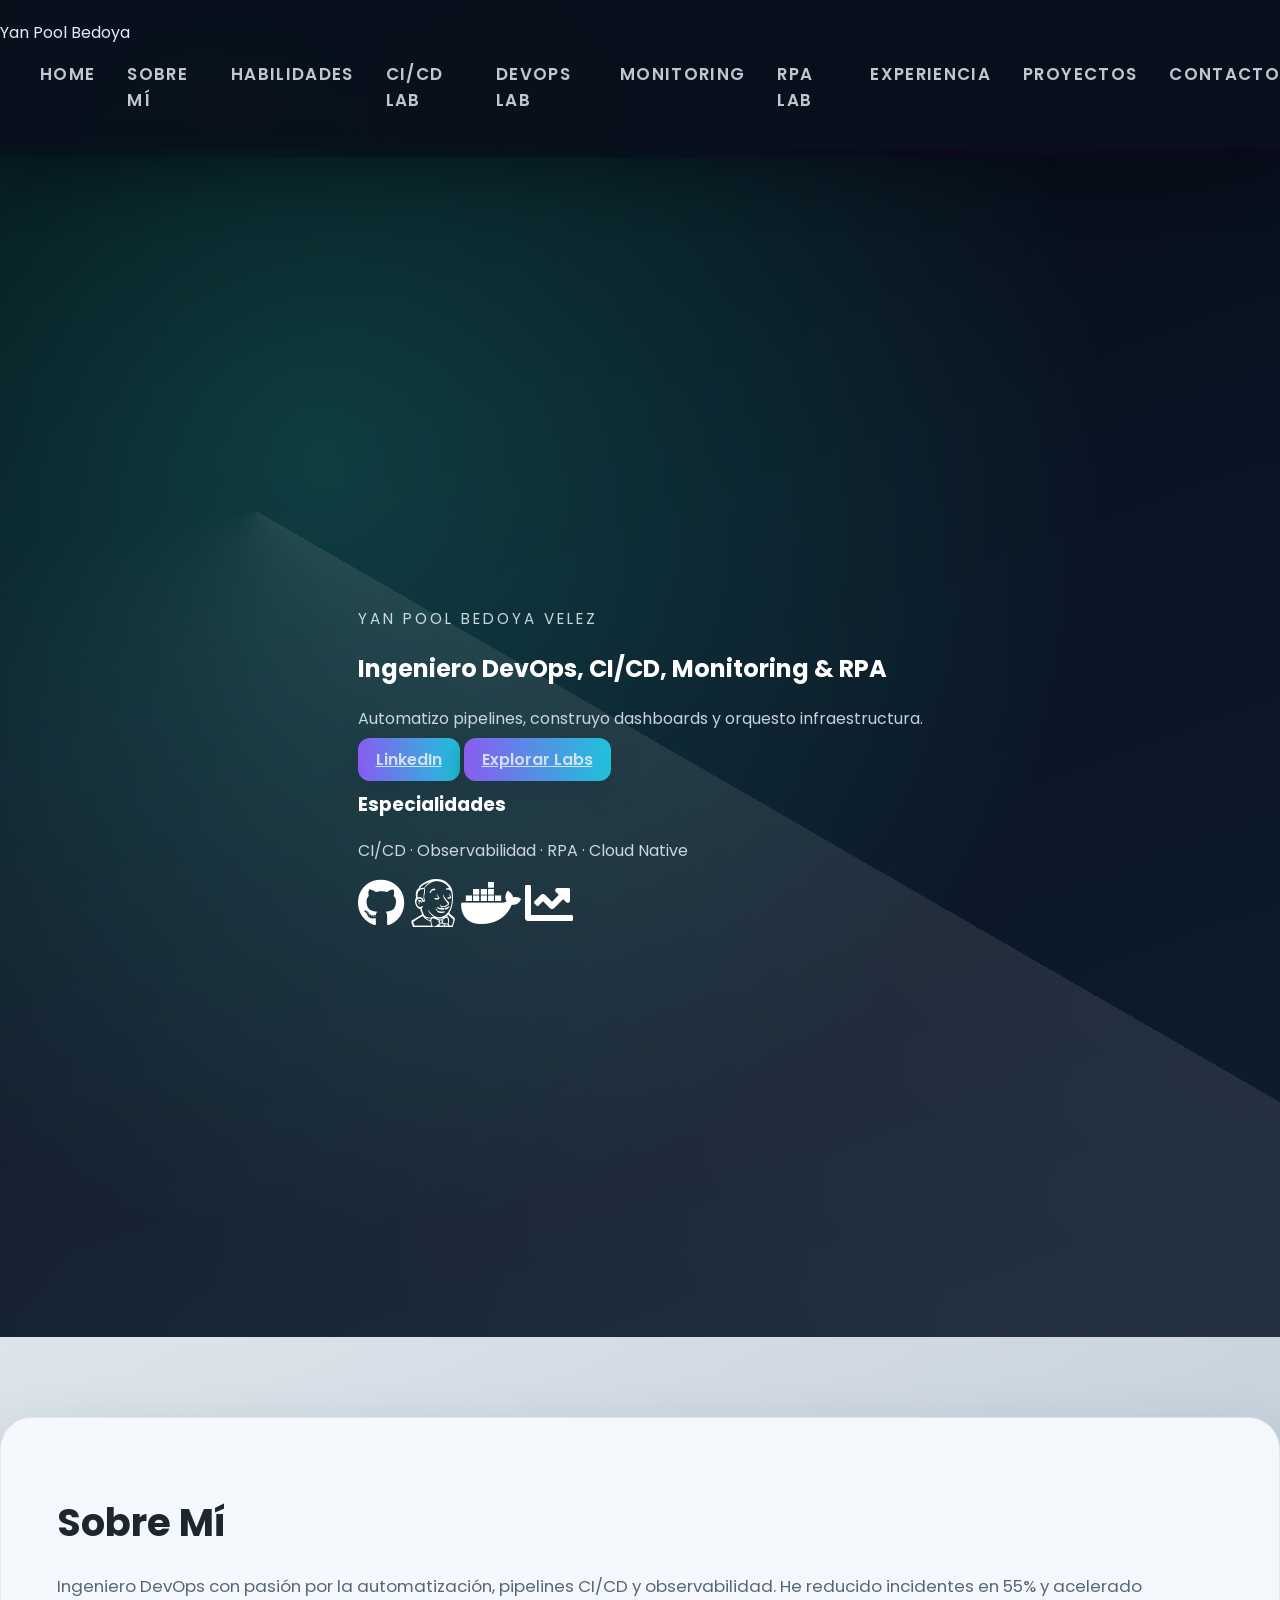
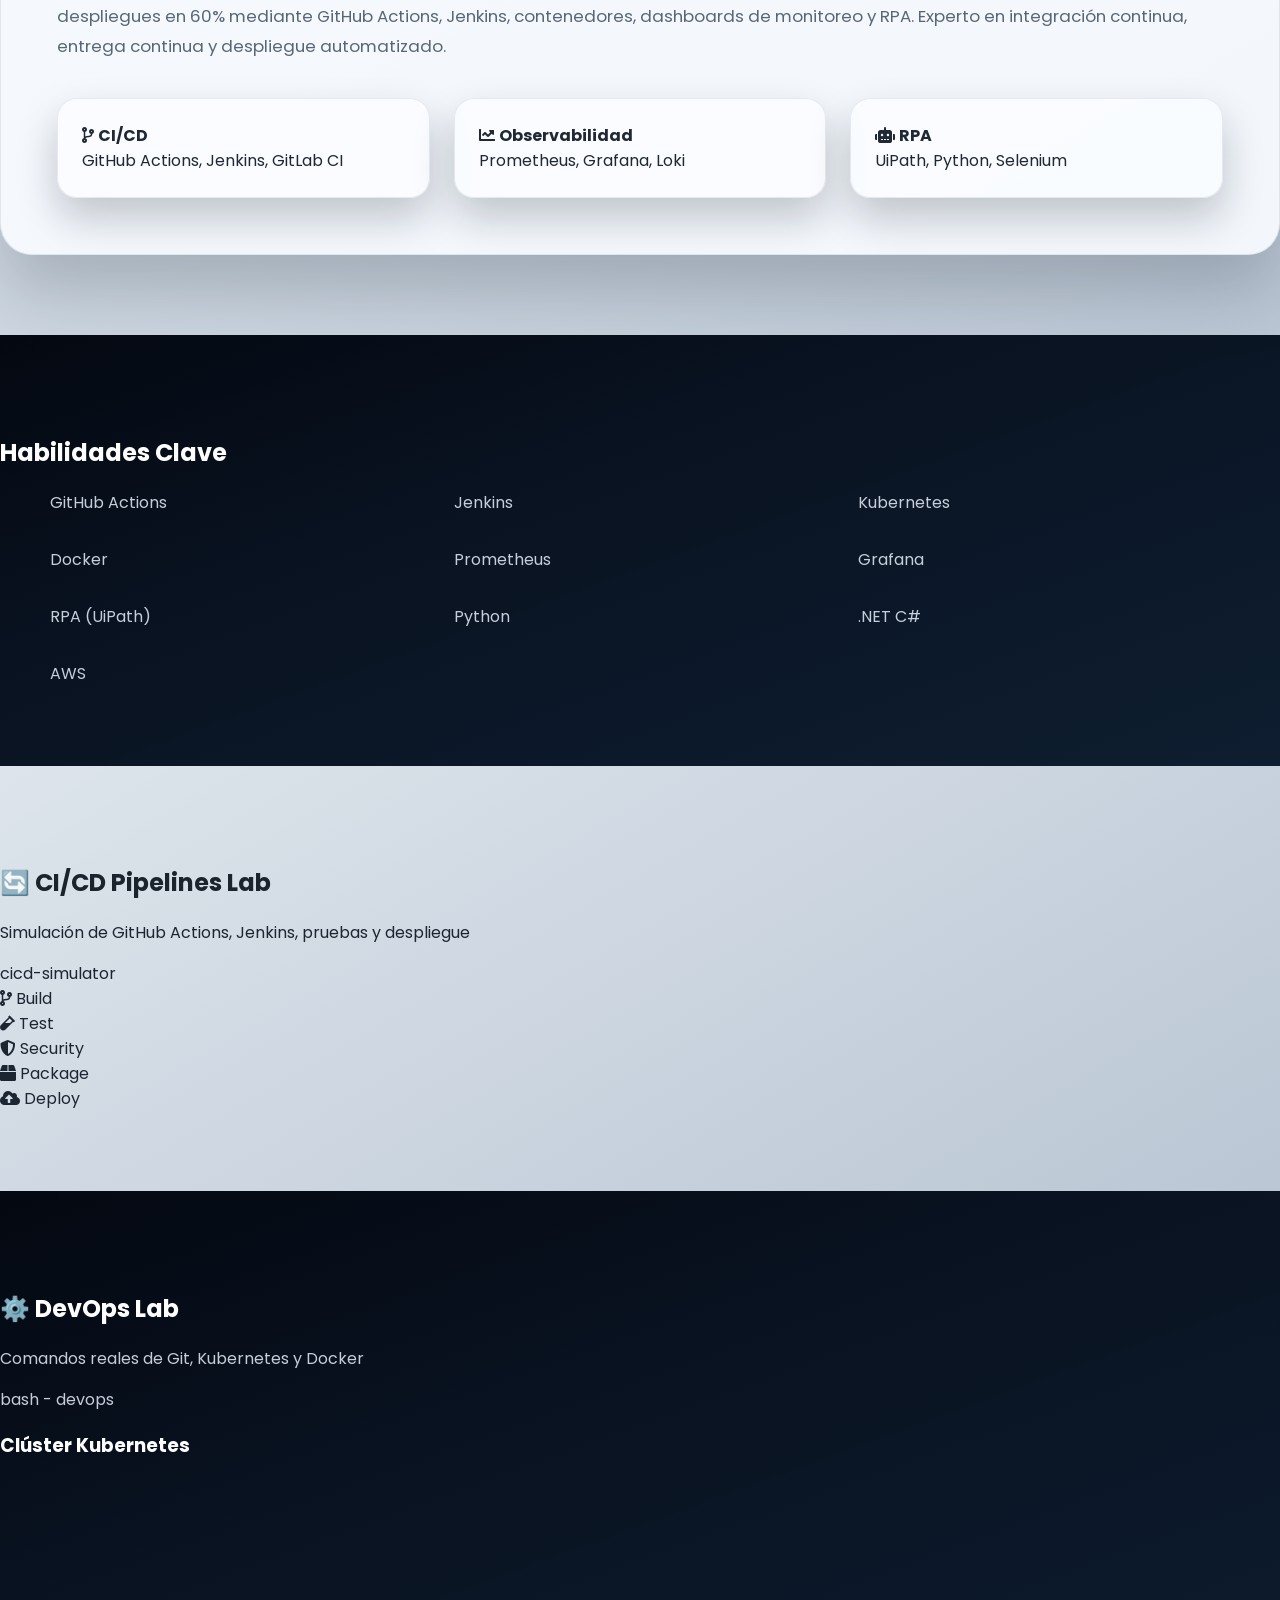
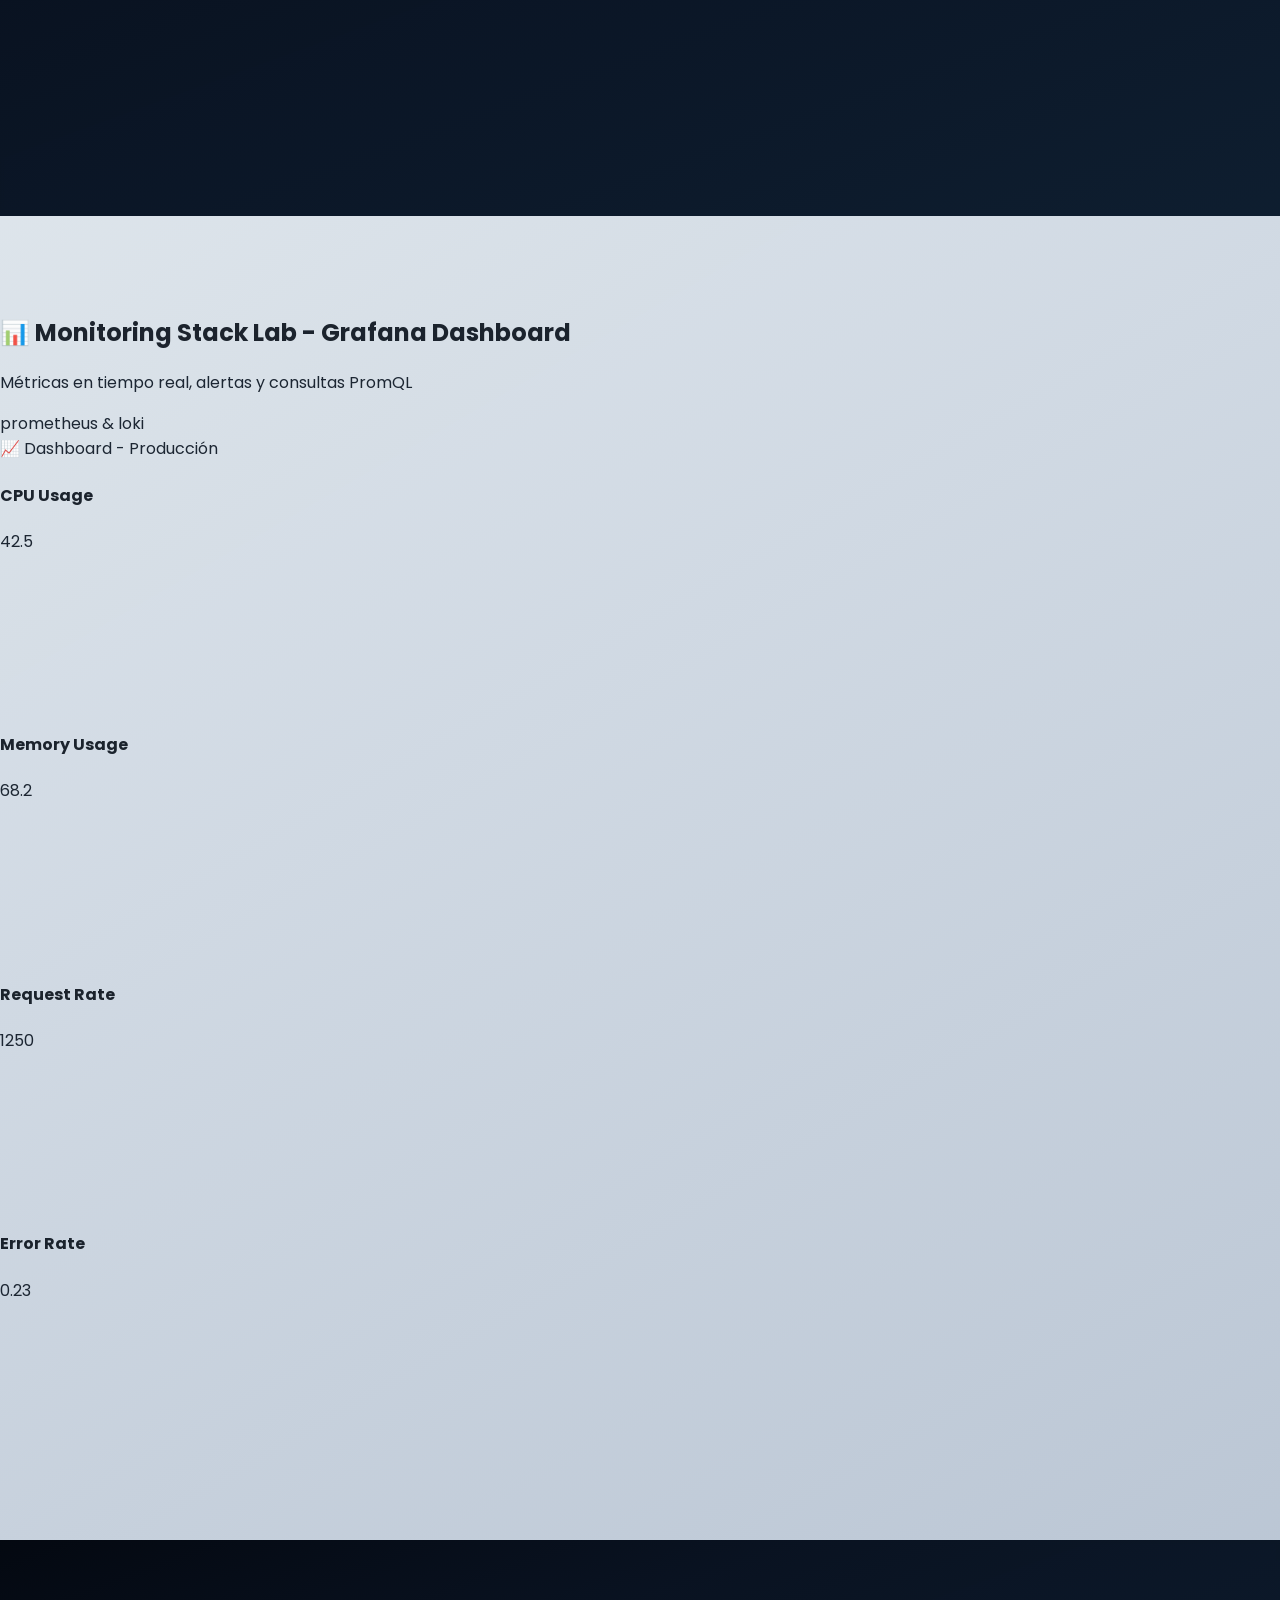
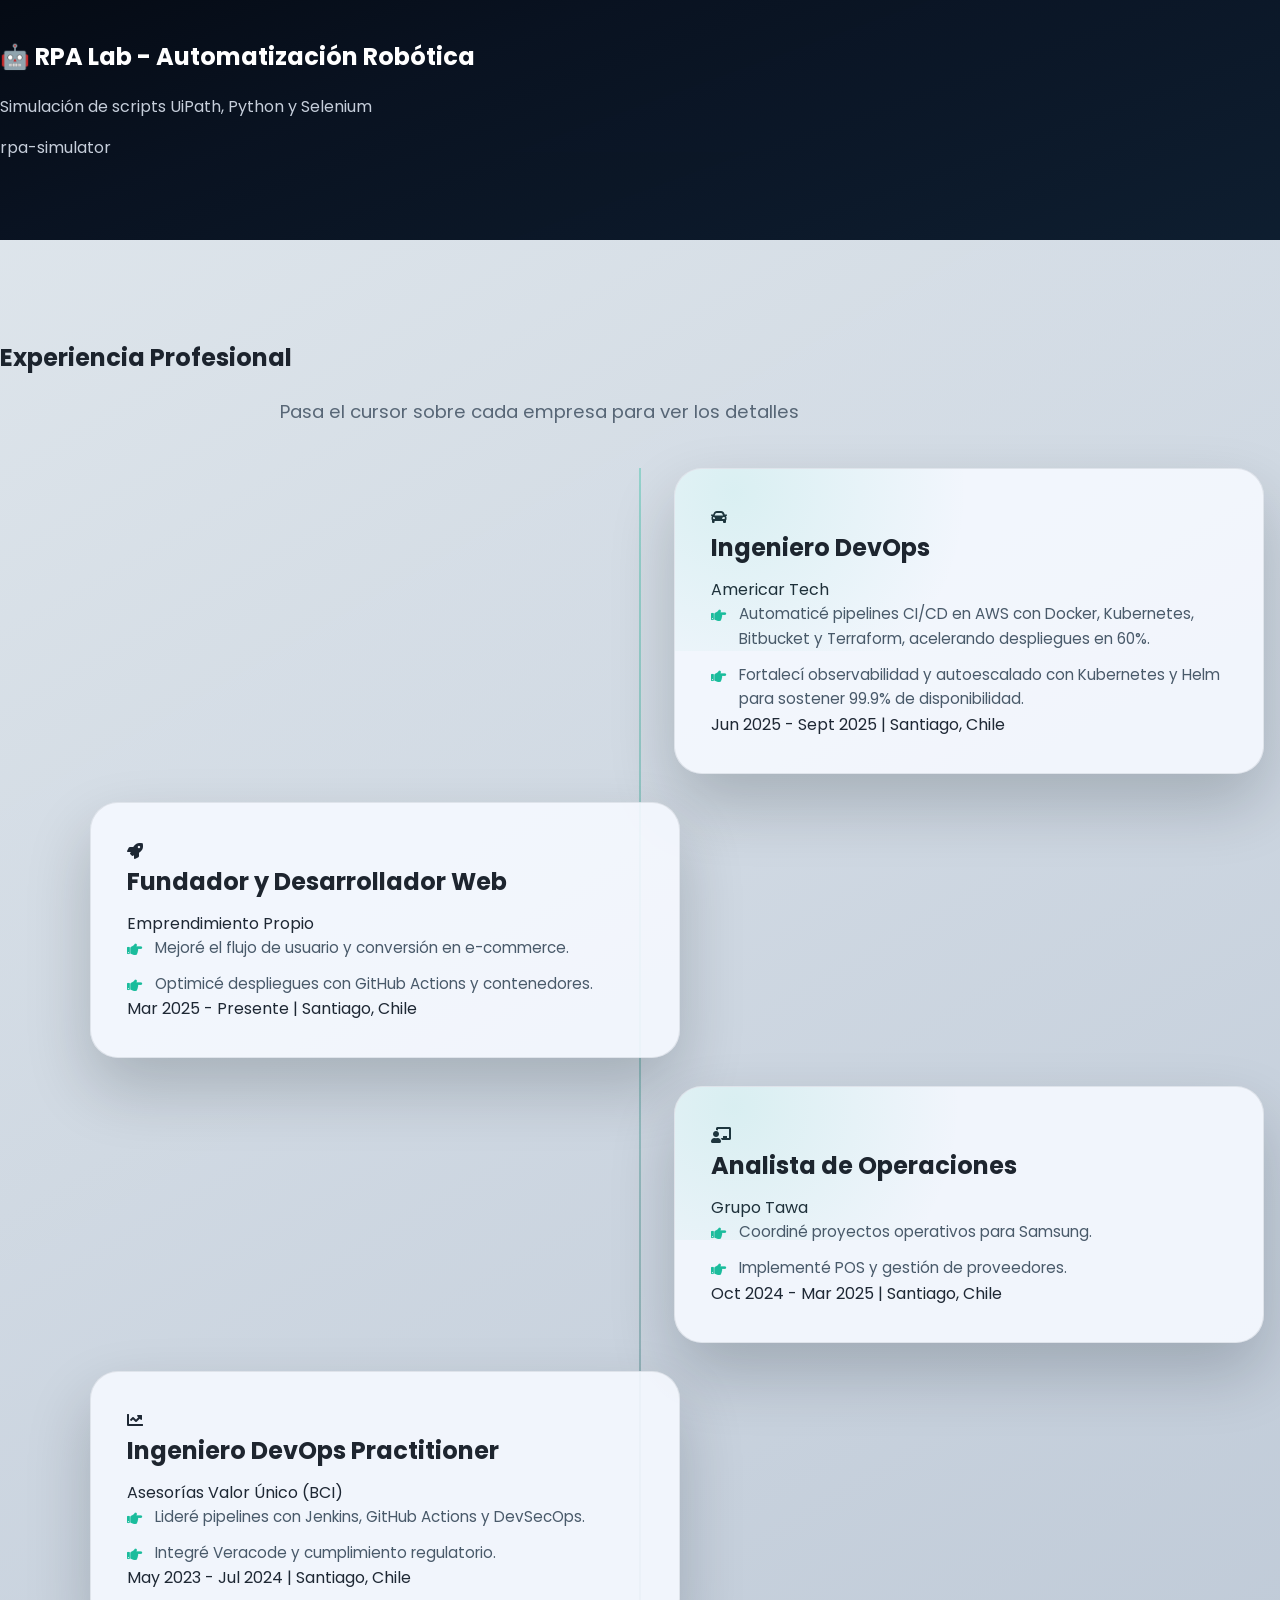
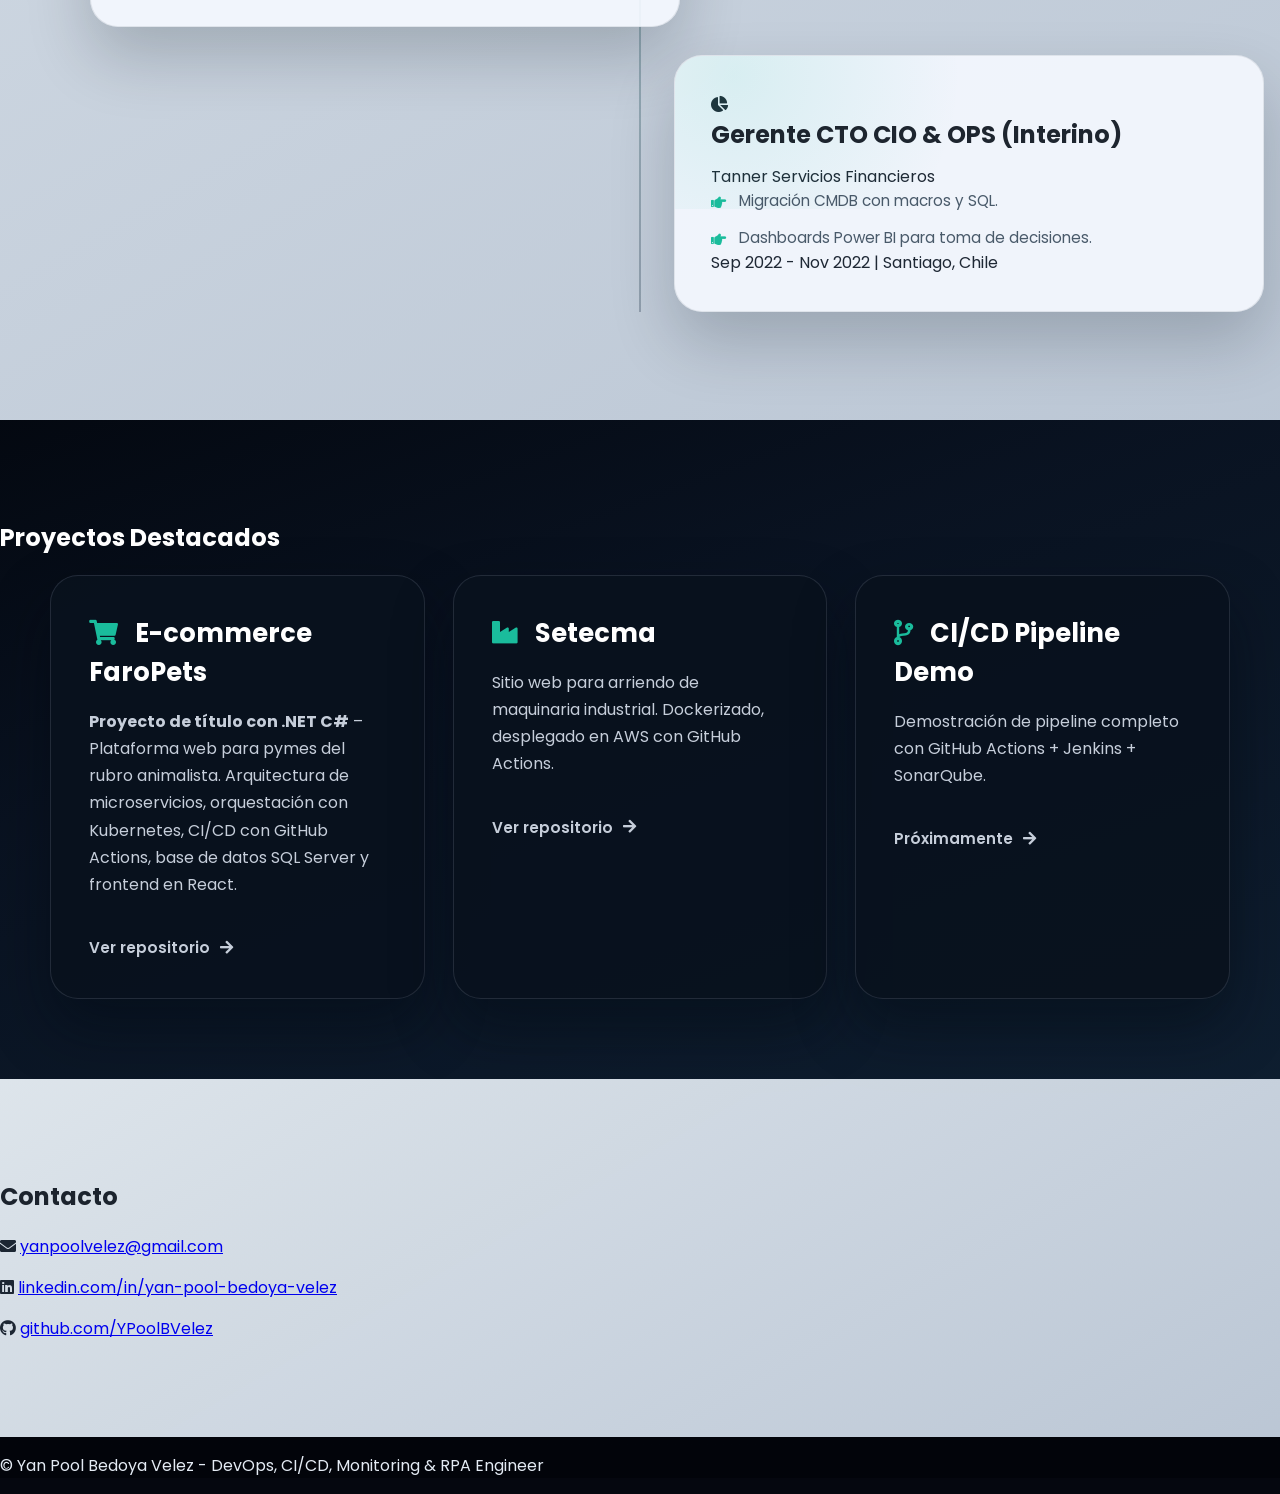
==== commit 6ca78e4d: "uPDATE v2" ====
--- a/index.html
+++ b/index.html
@@ -3,776 +3,225 @@
 <head>
     <meta charset="UTF-8">
     <meta name="viewport" content="width=device-width, initial-scale=1.0">
-    <meta name="description" content="Portafolio de Yan Pool Bedoya, Desarrollador Web Full Stack especializado en React, Node.js, DevOps, Kubernetes y más.">
-    <meta name="keywords" content="Yan Pool, Desarrollador Web, React, Node.js, DevOps, Kubernetes, Docker, Git">
-    <meta name="author" content="Yan Pool Bedoya">
-    <title>Portafolio de Yan Pool</title>
-    <link href="https://fonts.googleapis.com/css2?family=Roboto:wght@400;700&family=Poppins:wght@300;600&display=swap" rel="stylesheet">
+    <meta name="description" content="Portafolio de Yan Pool Bedoya, DevOps, CI/CD, Monitoring & RPA Engineer. Labs interactivos: Git, K8s, Docker, Prometheus/Grafana, RPA y pipelines CI/CD.">
+    <meta name="keywords" content="Yan Pool, DevOps, CI/CD, GitHub Actions, Jenkins, Prometheus, Grafana, RPA, Kubernetes, Docker, .NET">
+    <meta name="author" content="Yan Pool Bedoya Velez">
+    <meta property="og:title" content="Yan Pool Bedoya – DevOps, CI/CD, Monitoring & RPA Engineer">
+    <meta property="og:description" content="Labs interactivos: pipelines CI/CD, dashboards de monitoreo, RPA y comandos reales. Proyecto de título con .NET C#.">
+    <meta property="og:type" content="website">
+    <meta property="og:url" content="https://ypoolbvelez.github.io">
+    <script type="application/ld+json">
+    {
+      "@context": "https://schema.org",
+      "@type": "Person",
+      "name": "Yan Pool Bedoya Velez",
+      "jobTitle": "DevOps, CI/CD, Monitoring & RPA Engineer",
+      "skills": "Kubernetes, Docker, Git, GitHub Actions, Jenkins, Prometheus, Grafana, RPA, .NET C#, AWS"
+    }
+    </script>
+    <title>Yan Pool Bedoya – DevOps, CI/CD, Monitoring & RPA Engineer | Labs interactivos</title>
+    <link rel="stylesheet" href="style.css">
+    <link href="https://fonts.googleapis.com/css2?family=Roboto:wght@400;700&family=Poppins:wght@300;600&family=Fira+Code:wght@400;600&display=swap" rel="stylesheet">
     <link rel="stylesheet" href="https://cdnjs.cloudflare.com/ajax/libs/font-awesome/5.15.4/css/all.min.css">
-    <script src="https://cdnjs.cloudflare.com/ajax/libs/gsap/3.11.1/gsap.min.js" defer></script>
-    <link rel="stylesheet" href="style.css">
-    <script src="script.js" defer></script>
+</head>
 <body>
-
-<header class="navbar">
-  <div class="nav-container">
-    <div class="brand">Yan Pool Bedoya</div>
-
-    <!-- Botón Hamburguesa -->
-    <div class="menu-toggle" id="menuToggle">
-      <span></span>
-      <span></span>
-      <span></span>
+    <canvas id="bg-lines"></canvas>
+    <div class="page-wrapper">
+        <header class="navbar" id="navbar">
+            <div class="nav-container">
+                <div class="brand">Yan Pool Bedoya</div>
+                <div class="menu-toggle" id="menuToggle"><span></span><span></span><span></span></div>
+                <ul>
+                    <li><a href="#home">Home</a></li>
+                    <li><a href="#about">Sobre Mí</a></li>
+                    <li><a href="#skills">Habilidades</a></li>
+                    <li><a href="#cicd-lab">CI/CD Lab</a></li>
+                    <li><a href="#devops-lab">DevOps Lab</a></li>
+                    <li><a href="#monitoring-lab">Monitoring</a></li>
+                    <li><a href="#rpa-lab">RPA Lab</a></li>
+                    <li><a href="#experience">Experiencia</a></li>
+                    <li><a href="#projects">Proyectos</a></li>
+                    <li><a href="#contact">Contacto</a></li>
+                </ul>
+            </div>
+        </header>
+
+        <section id="home" class="hero">
+            <div class="hero-container">
+                <div class="hero-text">
+                    <span class="eyebrow">Yan Pool Bedoya Velez</span>
+                    <h1>Ingeniero DevOps, CI/CD, Monitoring & RPA</h1>
+                    <p>Automatizo pipelines, construyo dashboards y orquesto infraestructura.</p>
+                    <div class="hero-buttons">
+                        <a class="btn" href="https://www.linkedin.com/in/yan-pool-bedoya-velez/" target="_blank">LinkedIn</a>
+                        <a class="btn" href="#cicd-lab">Explorar Labs</a>
+                    </div>
+                </div>
+                <div class="hero-icons">
+                    <h3>Especialidades</h3>
+                    <p>CI/CD · Observabilidad · RPA · Cloud Native</p>
+                    <div class="icon-group">
+                        <i class="fab fa-github fa-3x"></i>
+                        <i class="fab fa-jenkins fa-3x"></i>
+                        <i class="fab fa-docker fa-3x"></i>
+                        <i class="fas fa-chart-line fa-3x"></i>
+                    </div>
+                </div>
+            </div>
+        </section>
+
+        <section id="about">
+            <div class="about-card">
+                <h2>Sobre Mí</h2>
+                <p>Ingeniero DevOps con pasión por la automatización, pipelines CI/CD y observabilidad. He reducido incidentes en 55% y acelerado despliegues en 60% mediante GitHub Actions, Jenkins, contenedores, dashboards de monitoreo y RPA. Experto en integración continua, entrega continua y despliegue automatizado.</p>
+                <div class="about-grid">
+                    <div><i class="fas fa-code-branch"></i> <strong>CI/CD</strong><br>GitHub Actions, Jenkins, GitLab CI</div>
+                    <div><i class="fas fa-chart-line"></i> <strong>Observabilidad</strong><br>Prometheus, Grafana, Loki</div>
+                    <div><i class="fas fa-robot"></i> <strong>RPA</strong><br>UiPath, Python, Selenium</div>
+                </div>
+            </div>
+        </section>
+
+        <section id="skills">
+            <h2>Habilidades Clave</h2>
+            <div class="skills-container">
+                <span class="skill-tag">GitHub Actions</span>
+                <span class="skill-tag">Jenkins</span>
+                <span class="skill-tag">Kubernetes</span>
+                <span class="skill-tag">Docker</span>
+                <span class="skill-tag">Prometheus</span>
+                <span class="skill-tag">Grafana</span>
+                <span class="skill-tag">RPA (UiPath)</span>
+                <span class="skill-tag">Python</span>
+                <span class="skill-tag">.NET C#</span>
+                <span class="skill-tag">AWS</span>
+            </div>
+        </section>
+
+        <!-- CI/CD LAB -->
+        <section id="cicd-lab" class="terminal-card">
+            <h2>🔄 CI/CD Pipelines Lab</h2>
+            <p>Simulación de GitHub Actions, Jenkins, pruebas y despliegue</p>
+            <div class="terminal-window">
+                <div class="terminal-header">
+                    <div class="terminal-dot"></div><div class="terminal-dot"></div><div class="terminal-dot"></div>
+                    <span>cicd-simulator</span>
+                </div>
+                <div id="cicd-terminal"></div>
+            </div>
+            <div class="pipeline-viz">
+                <div class="pipeline-stage" id="stage-build"><i class="fas fa-code-branch"></i> Build</div>
+                <div class="pipeline-stage" id="stage-test"><i class="fas fa-vial"></i> Test</div>
+                <div class="pipeline-stage" id="stage-scan"><i class="fas fa-shield-alt"></i> Security</div>
+                <div class="pipeline-stage" id="stage-package"><i class="fas fa-box"></i> Package</div>
+                <div class="pipeline-stage" id="stage-deploy"><i class="fas fa-cloud-upload-alt"></i> Deploy</div>
+            </div>
+        </section>
+
+        <!-- DevOps LAB -->
+        <section id="devops-lab" class="terminal-card">
+            <h2>⚙️ DevOps Lab</h2>
+            <p>Comandos reales de Git, Kubernetes y Docker</p>
+            <div class="terminal-window">
+                <div class="terminal-header">
+                    <div class="terminal-dot"></div><div class="terminal-dot"></div><div class="terminal-dot"></div>
+                    <span>bash - devops</span>
+                </div>
+                <div id="devops-terminal"></div>
+            </div>
+            <div class="cluster-viz">
+                <h3>Clúster Kubernetes</h3>
+                <canvas id="k8sCanvas" width="800" height="250"></canvas>
+            </div>
+        </section>
+
+        <!-- Monitoring LAB -->
+        <section id="monitoring-lab" class="terminal-card">
+            <h2>📊 Monitoring Stack Lab - Grafana Dashboard</h2>
+            <p>Métricas en tiempo real, alertas y consultas PromQL</p>
+            <div class="terminal-window">
+                <div class="terminal-header">
+                    <div class="terminal-dot"></div><div class="terminal-dot"></div><div class="terminal-dot"></div>
+                    <span>prometheus & loki</span>
+                </div>
+                <div id="monitoring-terminal"></div>
+            </div>
+            <div class="dashboard">
+                <div class="dashboard-title">📈 Dashboard - Producción</div>
+                <div class="dashboard-grid">
+                    <div class="dashboard-panel"><h4>CPU Usage</h4><div class="value" id="cpuValue">42.5</div><canvas class="sparkline-canvas" id="cpuSpark"></canvas></div>
+                    <div class="dashboard-panel"><h4>Memory Usage</h4><div class="value" id="memValue">68.2</div><canvas class="sparkline-canvas" id="memSpark"></canvas></div>
+                    <div class="dashboard-panel"><h4>Request Rate</h4><div class="value" id="reqValue">1250</div><canvas class="sparkline-canvas" id="reqSpark"></canvas></div>
+                    <div class="dashboard-panel"><h4>Error Rate</h4><div class="value" id="errValue">0.23</div><canvas class="sparkline-canvas" id="errSpark"></canvas></div>
+                </div>
+                <div id="alert-banner"></div>
+            </div>
+        </section>
+
+        <!-- RPA LAB -->
+        <section id="rpa-lab" class="terminal-card">
+            <h2>🤖 RPA Lab - Automatización Robótica</h2>
+            <p>Simulación de scripts UiPath, Python y Selenium</p>
+            <div class="rpa-terminal">
+                <div class="terminal-header">
+                    <div class="terminal-dot"></div><div class="terminal-dot"></div><div class="terminal-dot"></div>
+                    <span>rpa-simulator</span>
+                </div>
+                <div id="rpa-output"></div>
+            </div>
+        </section>
+
+        <!-- Experiencia profesional -->
+        <section id="experience">
+            <h2>Experiencia Profesional</h2>
+            <p class="section-subtitle">Pasa el cursor sobre cada empresa para ver los detalles</p>
+            <div class="timeline">
+                <!-- Las 5 experiencias con iconos y hover (se muestran igual que antes) -->
+                <div class="experience-card"><div class="exp-header"><i class="fas fa-car"></i><h3>Ingeniero DevOps</h3><span class="company">Americar Tech</span></div><div class="exp-details"><ul><li>Automaticé pipelines CI/CD en AWS con Docker, Kubernetes, Bitbucket y Terraform, acelerando despliegues en 60%.</li><li>Fortalecí observabilidad y autoescalado con Kubernetes y Helm para sostener 99.9% de disponibilidad.</li></ul><div class="exp-date">Jun 2025 - Sept 2025 | Santiago, Chile</div></div></div>
+                <div class="experience-card"><div class="exp-header"><i class="fas fa-rocket"></i><h3>Fundador y Desarrollador Web</h3><span class="company">Emprendimiento Propio</span></div><div class="exp-details"><ul><li>Mejoré el flujo de usuario y conversión en e-commerce.</li><li>Optimicé despliegues con GitHub Actions y contenedores.</li></ul><div class="exp-date">Mar 2025 - Presente | Santiago, Chile</div></div></div>
+                <div class="experience-card"><div class="exp-header"><i class="fas fa-chalkboard-teacher"></i><h3>Analista de Operaciones</h3><span class="company">Grupo Tawa</span></div><div class="exp-details"><ul><li>Coordiné proyectos operativos para Samsung.</li><li>Implementé POS y gestión de proveedores.</li></ul><div class="exp-date">Oct 2024 - Mar 2025 | Santiago, Chile</div></div></div>
+                <div class="experience-card"><div class="exp-header"><i class="fas fa-chart-line"></i><h3>Ingeniero DevOps Practitioner</h3><span class="company">Asesorías Valor Único (BCI)</span></div><div class="exp-details"><ul><li>Lideré pipelines con Jenkins, GitHub Actions y DevSecOps.</li><li>Integré Veracode y cumplimiento regulatorio.</li></ul><div class="exp-date">May 2023 - Jul 2024 | Santiago, Chile</div></div></div>
+                <div class="experience-card"><div class="exp-header"><i class="fas fa-chart-pie"></i><h3>Gerente CTO CIO & OPS (Interino)</h3><span class="company">Tanner Servicios Financieros</span></div><div class="exp-details"><ul><li>Migración CMDB con macros y SQL.</li><li>Dashboards Power BI para toma de decisiones.</li></ul><div class="exp-date">Sep 2022 - Nov 2022 | Santiago, Chile</div></div></div>
+            </div>
+        </section>
+
+        <!-- Proyectos -->
+        <section id="projects">
+            <h2>Proyectos Destacados</h2>
+            <div class="project-grid">
+                <div class="project">
+                    <h3><i class="fas fa-shopping-cart"></i> E-commerce FaroPets</h3>
+                    <p><strong>Proyecto de título con .NET C#</strong> – Plataforma web para pymes del rubro animalista. Arquitectura de microservicios, orquestación con Kubernetes, CI/CD con GitHub Actions, base de datos SQL Server y frontend en React.</p>
+                    <a href="https://github.com/YPoolBVelez/Faropets" target="_blank">Ver repositorio <i class="fas fa-arrow-right"></i></a>
+                </div>
+                <div class="project">
+                    <h3><i class="fas fa-industry"></i> Setecma</h3>
+                    <p>Sitio web para arriendo de maquinaria industrial. Dockerizado, desplegado en AWS con GitHub Actions.</p>
+                    <a href="https://github.com/YPoolBVelez/setecma" target="_blank">Ver repositorio <i class="fas fa-arrow-right"></i></a>
+                </div>
+                <div class="project">
+                    <h3><i class="fas fa-code-branch"></i> CI/CD Pipeline Demo</h3>
+                    <p>Demostración de pipeline completo con GitHub Actions + Jenkins + SonarQube.</p>
+                    <a href="https://github.com/YPoolBVelez/cicd-demo" target="_blank">Próximamente <i class="fas fa-arrow-right"></i></a>
+                </div>
+            </div>
+        </section>
+
+        <!-- Contacto -->
+        <section id="contact">
+            <div class="contact-container">
+                <h2>Contacto</h2>
+                <p><i class="fas fa-envelope"></i> <a href="mailto:yanpoolvelez@gmail.com">yanpoolvelez@gmail.com</a></p>
+                <p><i class="fab fa-linkedin"></i> <a href="https://www.linkedin.com/in/yan-pool-bedoya-velez/" target="_blank">linkedin.com/in/yan-pool-bedoya-velez</a></p>
+                <p><i class="fab fa-github"></i> <a href="https://github.com/YPoolBVelez" target="_blank">github.com/YPoolBVelez</a></p>
+            </div>
+        </section>
+
+        <footer>
+            <p>© <span id="year"></span> Yan Pool Bedoya Velez - DevOps, CI/CD, Monitoring & RPA Engineer</p>
+        </footer>
     </div>
 
-    <!-- Enlaces -->
-    <ul>
-      <li><a href="#home" aria-current="page">Home</a></li>
-      <li><a href="#about-me">Sobre Mí</a></li>
-      <li><a href="#skills">Habilidades</a></li>
-      <li><a href="#experience">Experiencia</a></li>
-      <li><a href="#projects">Proyectos</a></li>
-      <li><a href="#education">Educación</a></li>
-      <li><a href="#certifications">Certificaciones</a></li>
-      <li><a href="#contact">Contacto</a></li>
-    </ul>
-  </div>
-</header>
-
-    <!-- Página Home -->
-    <div class="page-wrapper">
-    <section id="home" class="hero fade-in">
-        <div class="floating-badges">
-
-        </div>
-        <div class="hero-content">
-            <div class="hero-copy">
-                <span class="eyebrow">Yan Pool Bedoya Vélez</span>
-                <h1 class="headline">Ingeniero en Informática | DevOps Engineer & Software Developer</h1>
-                <p class="title">Automatizo procesos, fortalezco sistemas y escalo productos con seguridad.</p>
-                <p class="tagline">Me apasiona construir sistemas que conecten rendimiento, seguridad y entrega continua.</p>
-                <div class="hero-highlights">
-                    <div class="highlight">
-                        <div class="highlight-icon"><i class="fas fa-network-wired"></i></div>
-                        <div>
-                            <h4>Arquitecturas resilientes</h4>
-                            <p>Microservicios, contenedores y observabilidad lista para producción.</p>
-                        </div>
-                    </div>
-                    <div class="highlight">
-                        <div class="highlight-icon"><i class="fas fa-chart-line"></i></div>
-                        <div>
-                            <h4>KPIs accionables</h4>
-                            <p>Dashboards ejecutivos que convierten datos en decisiones.</p>
-                        </div>
-                    </div>
-                </div>
-                <div class="cta-group">
-                    <a class="cta-primary" href="https://www.linkedin.com/in/yanpool" target="_blank" rel="noopener noreferrer">Conectar en LinkedIn</a>
-                    <a class="cta-secondary" href="#experience">Ver experiencia</a>
-                </div>
-            </div>
-            <div class="hero-metrics">
-                <div class="metric">
-                    <span class="metric-value">Experiencia de usuario optimizada</span>
-                    <span class="metric-label">Diseño centrado en el cliente que potencia navegación y conversión digital.</span>
-                </div>
-                <div class="metric">
-                    <span class="metric-value">Arquitectura escalable</span>
-                    <span class="metric-label">Microservicios orquestados en Kubernetes listos para crecer sin fricciones.</span>
-                </div>
-                <div class="metric">
-                    <span class="metric-value">Automatización DevOps</span>
-                    <span class="metric-label">Pipelines CI/CD con GitHub Actions que reducen riesgos y aceleran el delivery.</span>
-                </div>
-            </div>
-        </div>
-    </section>
-
-    <!-- Página Sobre mí -->
-    <section id="about-me" class="about fade-in">
-        <div class="about-container">
-            <div class="about-card">
-                <span class="badge badge-soft" style="background-color: #071029;">Sobre mí</span>
-                <h2>Diseño productos escalables y construyo equipos que confían en la entrega continua.</h2>
-                <p>Soy ingeniero full stack con enfoque DevOps, especializado en liderar squads multidisciplinarios para desarrollar plataformas e-commerce, soluciones cloud nativas y sistemas de analítica industrial, garantizando seguridad, rendimiento y gobernanza en cada entrega.</p>
-                <div class="about-grid">
-                    <div>
-                        <h3><i class="fas fa-cogs"></i> Stack principal</h3>
-                        <p>React, Angular, Node.js, PHP, Java, Docker, Kubernetes, Terraform, AWS, GitHub Actions.</p>
-                    </div>
-                    <div>
-                        <h3><i class="fas fa-user-check"></i> Rol habitual</h3>
-                        <p>Arquitectura de soluciones, consultoría técnica, liderazgo de producto y automatización operativa.</p>
-                    </div>
-                    <div>
-                        <h3><i class="fas fa-shield-alt"></i> Seguridad</h3>
-                        <p>Integro prácticas DevSecOps con análisis SAST/DAST, monitoreo SIEM y cumplimiento normativo continuo.</p>
-                    </div>
-                    <div>
-                        <h3><i class="fas fa-users"></i> Liderazgo</h3>
-                        <p>Mentor de desarrolladores, facilitador de metodologías ágiles y promotor de métricas DORA para optimizar el delivery.</p>
-                    </div>
-                </div>
-            </div>
-        </div>
-    </section>
-
-    <!-- Página Experiencia -->
-    <section id="experience" class="experience fade-in">
-        <h2>Experiencia Profesional</h2>
-        <p class="section-subtitle">Roles clave donde consolidé habilidades en DevOps, automatización y liderazgo técnico, impulsando la entrega continua y la resiliencia operativa.</p>
-        <div class="timeline">
-            <article class="experience-card">
-                <div class="experience-meta">
-                    <span><i class="fas fa-building"></i> Americar Tech</span>
-                    <span><i class="fas fa-map-marker-alt"></i> Santiago de Chile</span>
-                    <span><i class="fas fa-calendar-alt"></i> Jun 2025 - Sept 2025</span>
-                </div>
-                <h3>Ingeniero DevOps</h3>
-                <h4>Automatización CI/CD y plataformas cloud-native</h4>
-                <p>Escalo la eficiencia del delivery en segmentos automotrices mediante pipelines automatizados y observabilidad de punta a punta.</p>
-                <ul>
-                    <li>Automaticé pipelines CI/CD en AWS con Docker, Kubernetes, Bitbucket y Terraform, acelerando despliegues en 60%.</li>
-                    <li>Fortalecí observabilidad y autoescalado con Kubernetes y Helm para sostener 99.9% de disponibilidad.</li>
-                    <li>Extendí prácticas DevSecOps con scripting y orquestación de contenedores, elevando la calidad entregada.</li>
-                </ul>
-            </article>
-            <article class="experience-card">
-                <div class="experience-meta">
-                    <span><i class="fas fa-building"></i> Emprendimiento Propio</span>
-                    <span><i class="fas fa-map-marker-alt"></i> Santiago de Chile</span>
-                    <span><i class="fas fa-calendar-alt"></i> Mar 2025 - Presente</span>
-                </div>
-                <h3>Fundador y Desarrollador Web</h3>
-                <h4>Creación de páginas web a medida</h4>
-                <p>Lidero un emprendimiento enfocado en experiencias digitales para empresas y academias, desde discovery hasta despliegue.</p>
-                <ul>
-                    <li>Mejoré el flujo de usuario para facilitar la navegación y la conversión en el e-commerce.</li>
-                    <li>Fortalecí la escalabilidad y la operación continua con herramientas de observabilidad y contenedores.</li>
-                    <li>Optimicé el tiempo de despliegue mediante prácticas DevOps y automatización con GitHub Actions.</li>
-                </ul>
-            </article>
-            <article class="experience-card">
-                <div class="experience-meta">
-                    <span><i class="fas fa-building"></i> Grupo Tawa</span>
-                    <span><i class="fas fa-map-marker-alt"></i> Santiago de Chile</span>
-                    <span><i class="fas fa-calendar-alt"></i> Oct 2024 - Mar 2025</span>
-                </div>
-                <h3>Analista de Operaciones</h3>
-                <h4>Soporte Odoo y servicio técnico multiplataforma</h4>
-                <p>Proporcioné soporte técnico integral, asegurando continuidad operativa y satisfactoria experiencia de clientes.</p>
-                <ul>
-                    <li>Coordiné proyectos operativos y seguimiento de entregas para cumplir plazos clave de tiendas Samsung.</li>
-                    <li>Implementé herramientas y tecnologías de punto de venta (POS, redes, periféricos) elevando la eficiencia del equipo.</li>
-                    <li>Capacité nuevos ingresos y gestioné proveedores tecnológicos, asegurando SLA críticos y continuidad operativa.</li>
-                </ul>
-            </article>
-            <article class="experience-card">
-                <div class="experience-meta">
-                    <span><i class="fas fa-building"></i> Asesorías Valor Único</span>
-                    <span><i class="fas fa-map-marker-alt"></i> Santiago de Chile</span>
-                    <span><i class="fas fa-calendar-alt"></i> May 2023 - Jul 2024</span>
-                </div>
-                <h3>Ingeniero DevOps Practitioner</h3>
-                <h4>BCI – Solicitud Única de Créditos (SUC)</h4>
-                <p>Gestioné despliegues críticos en banca, con metodologías ágiles y automatización continua para cumplir objetivos regulatorios.</p>
-                <ul>
-                    <li>Lideré pipelines con Jenkins, GitHub Actions y XL Release para el BCI, entregando releases regulatorios sin retrasos.</li>
-                    <li>Guié a equipos de desarrollo desde onboarding hasta producción en arquitecturas monolíticas y microservicios.</li>
-                    <li>Integré Veracode y prácticas DevSecOps, mitigando vulnerabilidades críticas y reforzando compliance.</li>
-                </ul>
-            </article>
-            <article class="experience-card">
-                <div class="experience-meta">
-                    <span><i class="fas fa-building"></i> Tanner Servicios Financieros</span>
-                    <span><i class="fas fa-map-marker-alt"></i> Santiago de Chile</span>
-                    <span><i class="fas fa-calendar-alt"></i> Sep 2022 - Nov 2022</span>
-                </div>
-                <h3>Gerente CTO CIO &amp; OPS (Interino)</h3>
-                <h4>Automatización de gestión de configuraciones</h4>
-                <p>Modernicé flujos de operación y trazabilidad de activos TI para reportes y decisiones ejecutivas.</p>
-                <ul>
-                    <li>Migré datos de cinco fuentes a la CMDB de Aranda con macros en Excel y SQL, asegurando integridad total.</li>
-                    <li>Creé dashboards en Power BI y reportes automatizados que aceleraron la toma de decisiones sobre activos.</li>
-                    <li>Colaboré con equipos de TI para resolver incidencias técnicas y consolidar el control del inventario tecnológico.</li>
-                </ul>
-            </article>
-        </div>
-    </section>
-    <!-- Página Habilidades -->
-    <section id="skills" class="skills fade-in">
-        <h2 style="text-align: center;">Habilidades y Competencias</h2>
-        <p class="section-subtitle">Combinación de ingeniería de software, prácticas DevOps y liderazgo para acelerar iniciativas digitales con calidad de entrega y foco en observabilidad.</p>
-        <div class="skills-container">
-            <!-- Sección de Habilidades -->
-            <div class="section">
-                <h3><i class="fas fa-code"></i> Habilidades Técnicas</h3>
-                <div class="skills-list">
-                    <div class="skill">
-                        <i class="fab fa-html5"></i>
-                        <h4>HTML</h4>
-                        <div class="tooltip">Semántica accesible y optimización SEO.</div>
-                    </div>
-                    <div class="skill">
-                        <i class="fab fa-css3-alt"></i>
-                        <h4>CSS</h4>
-                        <div class="tooltip">Sistemas de diseño escalables y responsive.</div>
-                    </div>
-                    <div class="skill">
-                        <i class="fab fa-js-square"></i>
-                        <h4>JavaScript</h4>
-                        <div class="tooltip">Aplicaciones SPA/SSR con foco en performance.</div>
-                    </div>
-                    <div class="skill">
-                        <i class="fab fa-java"></i>
-                        <h4>Java</h4>
-                        <div class="tooltip">Servicios de misión crítica y APIs enterprise.</div>
-                    </div>
-                    <div class="skill">
-                        <i class="fab fa-php"></i>
-                        <h4>PHP</h4>
-                        <div class="tooltip">Backends robustos y escalables.</div>
-                    </div>
-                    <div class="skill">
-                        <i class="fab fa-angular"></i>
-                        <h4>Angular</h4>
-                        <div class="tooltip">Experiencias modulares para enterprise UX.</div>
-                    </div>
-                    <div class="skill">
-                        <i class="fab fa-react"></i>
-                        <h4>React</h4>
-                        <div class="tooltip">Interfaces reactivas con micro frontends.</div>
-                    </div>
-                    <div class="skill">
-                        <i class="fab fa-docker"></i>
-                        <h4>Docker</h4>
-                        <div class="tooltip">Empaquetado portable y consistente.</div>
-                    </div>
-                    <div class="skill">
-                        <i class="fab fa-kubernetes"></i>
-                        <h4>Kubernetes</h4>
-                        <div class="tooltip">Orquestación autoscalable y resiliente.</div>
-                    </div>
-                    <div class="skill">
-                        <i class="fab fa-github"></i>
-                        <h4>GitHub</h4>
-                        <div class="tooltip">Workflows CI/CD y colaboración ágil.</div>
-                    </div>
-                    <div class="skill">
-                        <i class="fab fa-terraform"></i>
-                        <h4>Terraform</h4>
-                        <div class="tooltip">Infraestructura como código multi-cloud.</div>
-                    </div>
-                    <div class="skill">
-                        <i class="fab fa-bitbucket"></i>
-                        <h4>Bitbucket</h4>
-                        <div class="tooltip">Repositorios Git con pipelines integrados.</div>
-                    </div>
-                    <div class="skill">
-                        <i class="fab fa-jira"></i>
-                        <h4>Jira</h4>
-                        <div class="tooltip">Gestión ágil de proyectos y backlogs.</div>
-                    </div>
-                    <div class="skill">
-                        <i class="fab fa-confluence"></i>
-                        <h4>Confluence</h4>
-                        <div class="tooltip">Documentación colaborativa para equipos.</div>
-                    </div>
-                    <div class="skill">
-                        <i class="fas fa-rocket"></i>
-                        <h4>ArgoCD</h4>
-                        <div class="tooltip">Implementaciones GitOps para Kubernetes.</div>
-                    </div>
-                    <div class="skill">
-                        <i class="fas fa-cloud"></i>
-                        <h4>OCI</h4>
-                        <div class="tooltip">Operación de cargas Oracle Cloud Infrastructure.</div>
-                    </div>
-                    <div class="skill">
-                        <i class="fas fa-network-wired"></i>
-                        <h4>Tandem</h4>
-                        <div class="tooltip">Integraciones bancarias y procesamiento transaccional.</div>
-                    </div>
-                    <div class="skill">
-                        <i class="fab fa-ibm"></i>
-                        <h4>IBM</h4>
-                        <div class="tooltip">Soluciones enterprise sobre ecosistema IBM.</div>
-                    </div>
-                    <div class="skill">
-                        <i class="fab fa-linux"></i>
-                        <h4>Linux</h4>
-                        <div class="tooltip">Administración de servidores basados en Linux.</div>
-                    </div>
-                    <div class="skill">
-                        <i class="fas fa-server"></i>
-                        <h4>Microsoft Server</h4>
-                        <div class="tooltip">Servicios on-premise y Active Directory.</div>
-                    </div>
-                    <div class="skill">
-                        <i class="fas fa-project-diagram"></i>
-                        <h4>SDM</h4>
-                        <div class="tooltip">Gobernanza de servicios y entrega ITIL.</div>
-                    </div>
-                    <div class="skill">
-                        <i class="fas fa-tasks"></i>
-                        <h4>ClickUp</h4>
-                        <div class="tooltip">Orquestación de tareas y flujos de trabajo.</div>
-                    </div>
-                    <div class="skill">
-                        <i class="fas fa-warehouse"></i>
-                        <h4>Odoo</h4>
-                        <div class="tooltip">Automatización ERP y módulos integrados.</div>
-                    </div>
-                    <div class="skill">
-                        <i class="fas fa-tachometer-alt"></i>
-                        <h4>JMeter</h4>
-                        <div class="tooltip">Pruebas de carga y stress para aplicaciones.</div>
-                    </div>
-                    <div class="skill">
-                        <i class="fas fa-fire-extinguisher"></i>
-                        <h4>OWASP ZAP</h4>
-                        <div class="tooltip">Auditorías dinámicas de seguridad web.</div>
-                    </div>
-                    <div class="skill">
-                        <i class="fas fa-database"></i>
-                        <h4>Nexus</h4>
-                        <div class="tooltip">Gestión de artefactos y repositorios DevOps.</div>
-                    </div>
-                    <div class="skill">
-                        <i class="fas fa-search"></i>
-                        <h4>Nessus</h4>
-                        <div class="tooltip">Escaneo de vulnerabilidades e informes de riesgo.</div>
-                    </div>
-                    <div class="skill">
-                        <i class="fas fa-chart-line"></i>
-                        <h4>Grafana</h4>
-                        <div class="tooltip">Dashboards de observabilidad en tiempo real.</div>
-                    </div>
-                    <div class="skill">
-                        <i class="fas fa-infinity"></i>
-                        <h4>Thanos</h4>
-                        <div class="tooltip">Escalado de métricas Prometheus a largo plazo.</div>
-                    </div>
-                    <div class="skill">
-                        <i class="fas fa-eye"></i>
-                        <h4>Loki</h4>
-                        <div class="tooltip">Gestión centralizada de logs cloud native.</div>
-                    </div>
-                    <div class="skill">
-                        <i class="fas fa-fire"></i>
-                        <h4>Prometheus</h4>
-                        <div class="tooltip">Monitoreo con métricas y alertas eficientes.</div>
-                    </div>
-                    <div class="skill">
-                        <i class="fas fa-wave-square"></i>
-                        <h4>Dynatrace</h4>
-                        <div class="tooltip">Observabilidad full-stack con IA aplicada.</div>
-                    </div>
-                    <div class="skill">
-                        <i class="fas fa-shield-alt"></i>
-                        <h4>Veracode</h4>
-                        <div class="tooltip">Escaneo de seguridad continuo en aplicaciones.</div>
-                    </div>
-                    <div class="skill">
-                        <i class="fas fa-broadcast-tower"></i>
-                        <h4>SonarQube</h4>
-                        <div class="tooltip">Calidad de código y análisis estático.</div>
-                    </div>
-                </div>
-            </div>
-
-            <!-- Sección de Competencias -->
-            <div class="section">
-                <h3><i class="fas fa-chalkboard"></i> Habilidades Clave</h3>
-                <div class="skills-list">
-                    <div class="competency">
-                        <i class="fas fa-chalkboard-teacher"></i>
-                        <h4>Liderazgo</h4>
-                        <div class="tooltip">Ejecuto roadmaps técnicos con coaching a squads.</div>
-                    </div>
-                    <div class="competency">
-                        <i class="fas fa-users"></i>
-                        <h4>Trabajo en Equipo</h4>
-                        <div class="tooltip">Facilitador de ceremonias ágiles y feedback continuo.</div>
-                    </div>
-                    <div class="competency">
-                        <i class="fas fa-comment-dots"></i>
-                        <h4>Comunicación</h4>
-                        <div class="tooltip">Traducción de criterios técnicos a negocio.</div>
-                    </div>
-                    <div class="competency">
-                        <i class="fas fa-sync-alt"></i>
-                        <h4>Adaptabilidad</h4>
-                        <div class="tooltip">Pivot rápido ante nuevos retos o contextos.</div>
-                    </div>
-                    <div class="competency">
-                        <i class="fas fa-tools"></i>
-                        <h4>Resolución de Problemas</h4>
-                        <div class="tooltip">Diagnóstico y remediación basada en observabilidad.</div>
-                    </div>
-                    <div class="competency">
-                        <i class="fas fa-lightbulb"></i>
-                        <h4>Creatividad</h4>
-                        <div class="tooltip">Diseño de soluciones centradas en el usuario.</div>
-                    </div>
-                    <div class="competency">
-                        <i class="fas fa-tasks"></i>
-                        <h4>Gestión de Proyectos</h4>
-                        <div class="tooltip">Control de alcance, entregables y métricas DORA.</div>
-                    </div>
-                    <div class="competency">
-                        <i class="fas fa-calendar-alt"></i>
-                        <h4>Gestión del Tiempo</h4>
-                        <div class="tooltip">Priorización y foco en valor entregado.</div>
-                    </div>
-                    <div class="competency">
-                        <i class="fas fa-user-cog"></i>
-                        <h4>Gestión de Equipos</h4>
-                        <div class="tooltip">Estructuración de squads y roles clave.</div>
-                    </div>
-                    <div class="competency">
-                        <i class="fas fa-shield-alt"></i>
-                        <h4>Seguridad Informática</h4>
-                        <div class="tooltip">DevSecOps, hardening y compliance continuo.</div>
-                    </div>
-                    <div class="competency">
-                        <i class="fas fa-bullhorn"></i>
-                        <h4>Marketing Digital</h4>
-                        <div class="tooltip">Lanzamientos multicanal con data-driven marketing.</div>
-                    </div>
-                    <div class="competency">
-                        <i class="fas fa-flask"></i>
-                        <h4>Innovación Continua</h4>
-                        <div class="tooltip">Experimentación controlada para validar hipótesis.</div>
-                    </div>
-                    <div class="competency">
-                        <i class="fas fa-chart-pie"></i>
-                        <h4>Data-Driven Decisions</h4>
-                        <div class="tooltip">Uso de métricas y KPIs para priorizar iniciativas.</div>
-                    </div>
-                    <div class="competency">
-                        <i class="fas fa-handshake"></i>
-                        <h4>Gestión de Stakeholders</h4>
-                        <div class="tooltip">Alineación de expectativas y comunicación ejecutiva.</div>
-                    </div>
-                    <div class="competency">
-                        <i class="fas fa-dna"></i>
-                        <h4>Cultura DevOps</h4>
-                        <div class="tooltip">Integración continua y colaboración cross-funcional.</div>
-                    </div>
-                    <div class="competency">
-                        <i class="fas fa-compass"></i>
-                        <h4>Pensamiento Estratégico</h4>
-                        <div class="tooltip">Definición de visión tecnológica alineada al negocio.</div>
-                    </div>
-                    <div class="competency">
-                        <i class="fas fa-exchange-alt"></i>
-                        <h4>Gestión del Cambio</h4>
-                        <div class="tooltip">Planificación e implementación de nuevas capacidades.</div>
-                    </div>
-                    <div class="competency">
-                        <i class="fas fa-user-graduate"></i>
-                        <h4>Mentoría Técnica</h4>
-                        <div class="tooltip">Upskilling de equipos mediante acompañamiento continuo.</div>
-                    </div>
-                    <div class="competency">
-                        <i class="fas fa-exclamation-triangle"></i>
-                        <h4>Gestión de Riesgos</h4>
-                        <div class="tooltip">Identificación temprana y planes de mitigación efectivos.</div>
-                    </div>
-                    <div class="competency">
-                        <i class="fas fa-bullseye"></i>
-                        <h4>Orientación a Resultados</h4>
-                        <div class="tooltip">Entrega de valor medible en ciclos de mejora continua.</div>
-                    </div>
-                </div>
-            </div>
-        </div>
-    </section>
-
-        <!-- Página Proyectos -->
-    <section id="projects" class="projects fade-in">
-        <h2>Proyectos Destacados</h2>
-        <p class="section-subtitle">Casos reales donde lideré la estrategia tecnológica, la arquitectura y la entrega continua para impulsar indicadores de negocio.</p>
-        <div class="project-grid">
-            <article class="project">
-                <div class="project-header">
-                    <h3><i class="fas fa-shopping-cart"></i>E-commerce FaroPets</h3>
-                    <span class="badge">Retail</span>
-                </div>
-                <p>Proyecto de título: plataforma web para pymes del rubro animalista que democratiza el acceso al comercio electrónico con una solución funcional, escalable y segura.</p>
-                <p>FaroPets apoya a microempresas que dependen de recursos propios, ofreciendo un canal accesible para crecer regionalmente y sostener operaciones digitales en sectores emergentes.</p>
-                <div class="project-meta">
-                    <span><i class="fas fa-user-cog"></i> Full Stack </span>
-                    <span><i class="fas fa-tools"></i>.NET · HTML · CSS3 · Bootstrap · MySQL· C#</span>
-                    <span><i class="fas fa-chart-bar"></i> Git Hub · Jira · Draw.io</span>
-                </div>
-                <div class="project-metrics">
-                    <div class="project-metric">
-                        <strong>Experiencia de usuario optimizada</strong>
-                        <span>Diseño centrado en el cliente que potencia navegación y conversión digital.</span>
-                    </div>
-                    <div class="project-metric">
-                        <strong>Arquitectura escalable</strong>
-                        <span>Microservicios orquestados en Kubernetes listos para crecer sin fricciones.</span>
-                    </div>
-                    <div class="project-metric">
-                        <strong>Automatización DevOps</strong>
-                        <span>Pipelines CI/CD con GitHub Actions que reducen riesgos y aceleran el delivery.</span>
-                    </div>
-                </div>
-                <ul>
-                    <li>Arquitectura de microservicios desplegada en Kubernetes con pipelines CI/CD automatizados y observabilidad (Prometheus, Grafana).</li>
-                    <li>Administración multitenant con panel para pymes, métricas de ventas, segmentación de clientes y pricing dinámico.</li>
-                    <li>Integración de pagos PCI compliant, logística automatizada y facturación electrónica desde un único flujo.</li>
-                    <li>Frontend responsivo en React y Angular, backend en Node.js, PHP y C#, optim
-                        <span><i class="fas fa-chart-bar"></i> Kubernetes · Docker · GitHub Actions · Prometheus · Grafana</span>izado para SEO y UX.</li>
-                </ul>
-                <a href="https://github.com/YPoolBVelez/Faropets" target="_blank" rel="noopener noreferrer">Visitar Proyuecto FaroPets<i class="fas fa-arrow-right"></i></a>
-            </article>
-            <article class="project">
-                <div class="project-header">
-                    <h3><i class="fas fa-industry"></i>Setecma</h3>
-                    <span class="badge badge-soft">Arriendo Maquinaria</span>
-                </div>
-                <p>Desarrollé una presencia digital enfocada en visibilizar servicios de arriendo de maquinaria para proyectos industriales.</p>
-                <div class="project-meta">
-                    <span><i class="fas fa-user-cog"></i> Front-End</span>
-                    <span><i class="fas fa-tools"></i> PHP · HTML · CSS · JavaScript </span>
-                </div>
-                <div class="project-metrics">
-                    <div class="project-metric">
-                        <strong>Experiencia de usuario optimizada</strong>
-                        <span>Interfaz responsive con navegación clara y jerarquizada de contenidos.</span>
-                    </div>
-                    <div class="project-metric">
-                        <strong>Arquitectura escalable</strong>
-                        <span>Backend preparado para procesar formularios de contacto y captar nuevos clientes.</span>
-                    </div>
-                    <div class="project-metric">
-                        <strong>Automatización DevOps</strong>
-                        <span>Versionado con GitHub y despliegue continuo orquestado con GitHub Actions.</span>
-                    </div>
-                </div>
-                <ul>
-                    <li>Desarrollé una interfaz responsive que prioriza la lectura de servicios y fomenta la conversión comercial.</li>
-                    <li>Implementé formularios conectados a backend para canalizar oportunidades comerciales en tiempo real.</li>
-                    <li>Apliqué accesibilidad y SEO técnico para mejorar posicionamiento orgánico y presencia regional.</li>
-                    <li>Versioné el proyecto con GitHub y orquesté despliegues automáticos mediante GitHub Actions.</li>
-                </ul>
-                <a href="https://github.com/YPoolBVelez/setecma" target="_blank" rel="noopener noreferrer">Visitar Setecma <i class="fas fa-arrow-right"></i></a>
-            </article>
-                        <article class="project">
-                <div class="project-header">
-                    <h3><i class="fas fa-industry"></i>Asociación de Futból de Lampa</h3>
-                    <span class="badge badge-soft">Asociación</span>
-                </div>
-                <p>Diseñé una página web full stack desde la revisión de partidos a las posiciones de los equipos, la busqueda de jugadores, estadisticas de resultados y mucho más.</p>
-                <div class="project-meta">
-                    <span><i class="fas fa-user-cog"></i> Full Stack</span>
-                    <span><i class="fas fa-tools"></i>  · PHP · MySQL · HTML ·  CSS3 · JavaScript </span>
-                    <span><i class="fas fa-chart-bar"></i> Data Lakes </span>
-                </div>
-                <div class="project-metrics">
-                    <div class="project-metric">
-                        <strong>+68%</strong>
-                        <span>Velocidad en decisiones operativas</span>
-                    </div>
-                    <div class="project-metric">
-                        <strong>-55%</strong>
-                        <span>Incidentes críticos gracias a alertas predictivas</span>
-                    </div>
-                </div>
-                <ul>
-                    <li>Portal informativo con calendario, resultados y noticias del torneo.s</li>
-                    <li>Interfaz responsive optimizada para celulares y redes sociales.</li>
-                    <li> SEO técnico básico para mejorar el alcance en buscadores.</li>
-                    <li>Codigo versionado con buenas practicas.</li>
-                </ul>
-                <a href="https://github.com/YPoolBVelez/AsociacionLampa" target="_blank" rel="noopener noreferrer">Visitar Setecma <i class="fas fa-arrow-right"></i></a>
-            </article>  
-            <article class="project">
-                <div class="project-header">
-                    <h3><i class="fas fa-industry"></i>Venta de Cursos </h3>
-                    <span class="badge badge-soft">E-Commerce</span>
-                </div>
-                <p>Diseñé y desarrollé una página web estática para promocionar cursos online, con enfoque en usabilidad y estructura clara de contenidos.
-El sitio incluye secciones informativas, catálogo de cursos, formulario de contacto y un diseño completamente responsivo, adaptado para distintos dispositivos.</p>
-                <div class="project-meta">
-                    <span><i class="fas fa-user-cog"></i> Front-End    /span>
-                    <span><i class="fas fa-tools"></i> · HTML ·  CSS3</span>
-                </div>
-                <div class="project-metrics">
-                    <div class="project-metric">
-                        <strong> -1 </strong>
-                        <span>tiempo de carga inicial en navegadores modernos.</span>
-                    </div>
-                    <div class="project-metric">
-                        <strong>100%</strong>
-                        <span>adaptativo en distintos tamaños de pantalla.</span>
-                    </div>
-                </div>
-                <a href="https://github.com/YPoolBVelez/VentaCursos" target="_blank" rel="noopener noreferrer">Visitar Setecma <i class="fas fa-arrow-right"></i></a>
-            </article>
-        </div>
-    </section>
-
-
-    <!-- Página Certificaciones -->
-    <section id="education" class="education fade-in">
-        <h2>Formación Académica</h2>
-        <p class="section-subtitle">Especializaciones orientadas a fortalecer la ciberseguridad, la ingeniería de software y la gestión tecnológica.</p>
-        <div class="education-list">
-            <article class="education-item">
-                <div class="education-meta">
-                    <span><i class="fas fa-university"></i> Instituto Profesional San Sebastián</span>
-                    <span><i class="fas fa-map-marker-alt"></i> Providencia, Región Metropolitana</span>
-                    <span><i class="fas fa-calendar-alt"></i> Mar 2025 - Presente</span>
-                </div>
-                <h3>Ingeniería en Ciberseguridad</h3>
-                <p>Programa enfocado en gobierno de seguridad, monitoreo avanzado, respuesta ante incidentes y protección de infraestructura crítica.</p>
-            </article>
-            <article class="education-item">
-                <div class="education-meta">
-                    <span><i class="fas fa-university"></i> Universidad Tecnológica INACAP</span>
-                    <span><i class="fas fa-map-marker-alt"></i> Santiago de Chile, Región Metropolitana</span>
-                    <span><i class="fas fa-calendar-alt"></i> Mar 2017 - Jul 2022</span>
-                </div>
-                <h3>Ingeniería en Informática</h3>
-                <p>Especialización en desarrollo de software, arquitectura de sistemas y gestión de proyectos tecnológicos con enfoque DevOps.</p>
-            </article>
-        </div>
-    </section>
-
-<!-- Sección de Certificaciones visualmente atractiva -->
-<section id="certifications" class="certifications-section fade-in">
-  <div class="cert-container">
-    <span class="badge cert-badge-soft"><i class="fas fa-award"></i> Certificaciones destacadas</span>
-    <h2 class="section-title">Certificaciones y Licencias</h2>
-    <p class="section-subtitle">Constancia, crecimiento y aprendizaje continuo en tecnología.</p>
-
-    <div class="cert-marquee" aria-hidden="true">
-      <span><i class="fab fa-coursera"></i> AWS</span>
-      <span><i class="fas fa-network-wired"></i> DevSecOps</span>
-      <span><i class="fas fa-cubes"></i> Terraform</span>
-      <span><i class="fas fa-robot"></i> Jenkins</span>
-      <span><i class="fas fa-infinity"></i> DevOps</span>
-    </div>
-
-    <div class="cert-grid">
-      <article class="cert-card">
-        <div class="cert-icon aws"><i class="fab fa-coursera"></i></div>
-        <div class="cert-info">
-          <h3>DevOps on AWS</h3>
-          <span class="cert-badge">AWS</span>
-        </div>
-        <p class="period">Oct 2024 - Presente</p>
-        <p class="desc">Enfoque en automatización, observabilidad y despliegue de infraestructura cloud en AWS.</p>
-        <div class="cert-status">
-          <span class="status-chip active"><i class="fas fa-check-circle"></i> Activa</span>
-        </div>
-      </article>
-
-      <article class="cert-card">
-        <div class="cert-icon terraform"><i class="fas fa-cubes"></i></div>
-        <div class="cert-info">
-          <h3>Terraform</h3>
-          <span class="cert-badge">IaC</span>
-        </div>
-        <p class="period">Ago 2024 - Presente</p>
-        <p class="desc">Provisionamiento IaC seguro en AWS con definiciones reutilizables y control de versiones.</p>
-        <div class="cert-status">
-          <span class="status-chip active"><i class="fas fa-check-circle"></i> Activa</span>
-        </div>
-      </article>
-
-      <article class="cert-card">
-        <div class="cert-icon jenkins"><i class="fas fa-robot"></i></div>
-        <div class="cert-info">
-          <h3>Jenkins con Docker, Kubernetes, Git y CI/CD</h3>
-          <span class="cert-badge">DevOps</span>
-        </div>
-        <p class="period">Ene 2023 - Presente</p>
-        <p class="desc">Optimización de pipelines desde la construcción hasta despliegues en contenedores productivos.</p>
-        <div class="cert-status">
-          <span class="status-chip active"><i class="fas fa-check-circle"></i> Activa</span>
-        </div>
-      </article>
-
-      <article class="cert-card">
-        <div class="cert-icon devops"><i class="fas fa-infinity"></i></div>
-        <div class="cert-info">
-          <h3>DevOps Advanced</h3>
-          <span class="cert-badge">CI/CD</span>
-        </div>
-        <p class="period">Ene 2023 - Presente</p>
-        <p class="desc">Buenas prácticas en integración, entrega continua y liderazgo técnico para entornos empresariales.</p>
-        <div class="cert-status">
-          <span class="status-chip active"><i class="fas fa-check-circle"></i> Activa</span>
-        </div>
-      </article>
-    </div>
-  </div>
-</section>
-
-
-<!-- Contacto: versión mejorada para buscador de empleo con GitHub y clic en correo -->
-<section id="contact" class="contact-section">
-  <div class="container">
-    <div class="contact-card">
-      <aside class="contact-info">
-        <h2 style="color: white;">Contacto</h2>
-        <p class="subtitle">¿Interesado en contactarme para oportunidades laborales? Hablemos.</p>
-
-        <ul class="info-list" aria-hidden="false">
-          <li><strong>📍 Ubicación:</strong> Santiago, Chile</li>
-          <li><strong>✉️ Correo:</strong> <a href="mailto:yanpoolvelez@gmail.com?subject=Contacto%20Laboral" target="_blank">yanpoolvelez@gmail.com</a></li>
-          <li><strong>🔗 LinkedIn:</strong> <a href="https://www.linkedin.com/in/yan-pool-bedoya-velez/" target="_blank"> linkedin.com/in/yan-pool-bedoya-velez</a></li>
-          <li><strong>💻 GitHub:</strong> <a href="https://github.com/YPoolBVelez" target="_blank">https://github.com/YPoolBVelez</a></li>
-        </ul>
-
-        <p class="pitch">Respondo dentro de 72 horas laborables y estoy disponible para entrevistas.</p>
-
-        <div class="contact-tags">
-          <span>Abierto a ofertas</span>
-          <span>Buscando posición</span>
-          <span>Full-time / Part-time</span>
-          <span>Disponible para entrevistas</span>
-        </div>
-      </aside>
-
-      <form class="contact-form" id="contactForm" action="https://formsubmit.co/yanpoolvelez@gmail.com" method="POST">>
-        <div class="input-row">
-          <label class="field">
-            <input type="text" name="name" id="name" placeholder="Nombre completo" required>
-          </label>
-
-          <label class="field">
-            <input type="email" name="email" id="email" placeholder="Correo electrónico" required pattern="^[a-zA-Z0-9._%+-]+@[a-zA-Z0-9.-]+\.[a-zA-Z]{2,}$" title="Por favor ingresa un correo electrónico válido">
-          </label>
-        </div>
-
-        <label class="field">
-          <input type="text" name="subject" id="subject" placeholder="Asunto (ej. Postulación - Desarrollador)" required>
-        </label>
-
-        <label class="field textarea-field">
-          <textarea name="message" id="message" placeholder="Mensaje (cuéntame brevemente por qué soy un buen fit)" rows="6" required></textarea>
-        </label>
-
-        <input type="hidden" name="_subject" value="Nuevo mensaje desde tu portafolio web">
-        <input type="hidden" name="_captcha" value="false">
-        <input type="hidden" name="_template" value="table">
-         <input type="hidden" name="_next" value="index.html">
-
-        <div class="actions">
-          <button type="submit" id="submitButton" class="btn">Enviar mensaje</button>
-          <span id="formStatus" class="status" aria-live="polite"></span>
-        </div>
-      </form>
-    </div>
-  </div>
-</section>
+    <script src="script.js"></script>
 </body>
 </html>
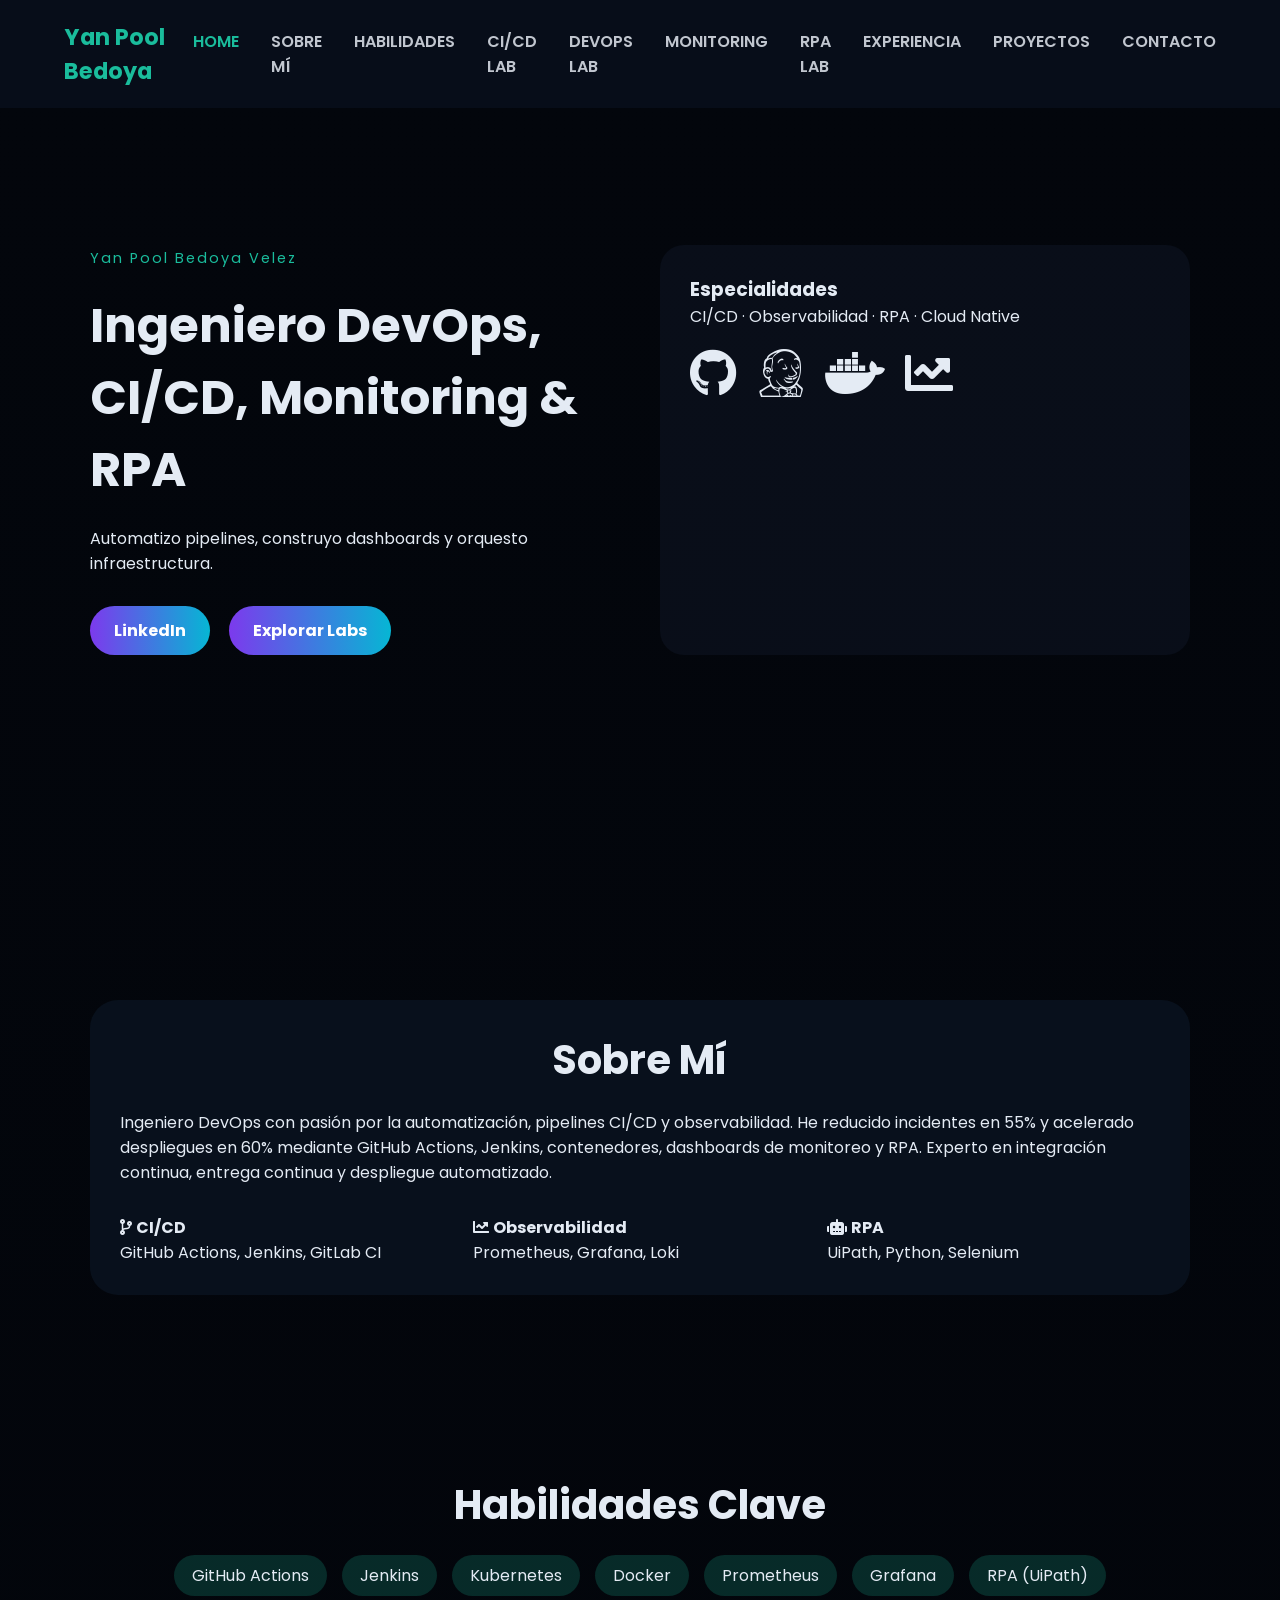
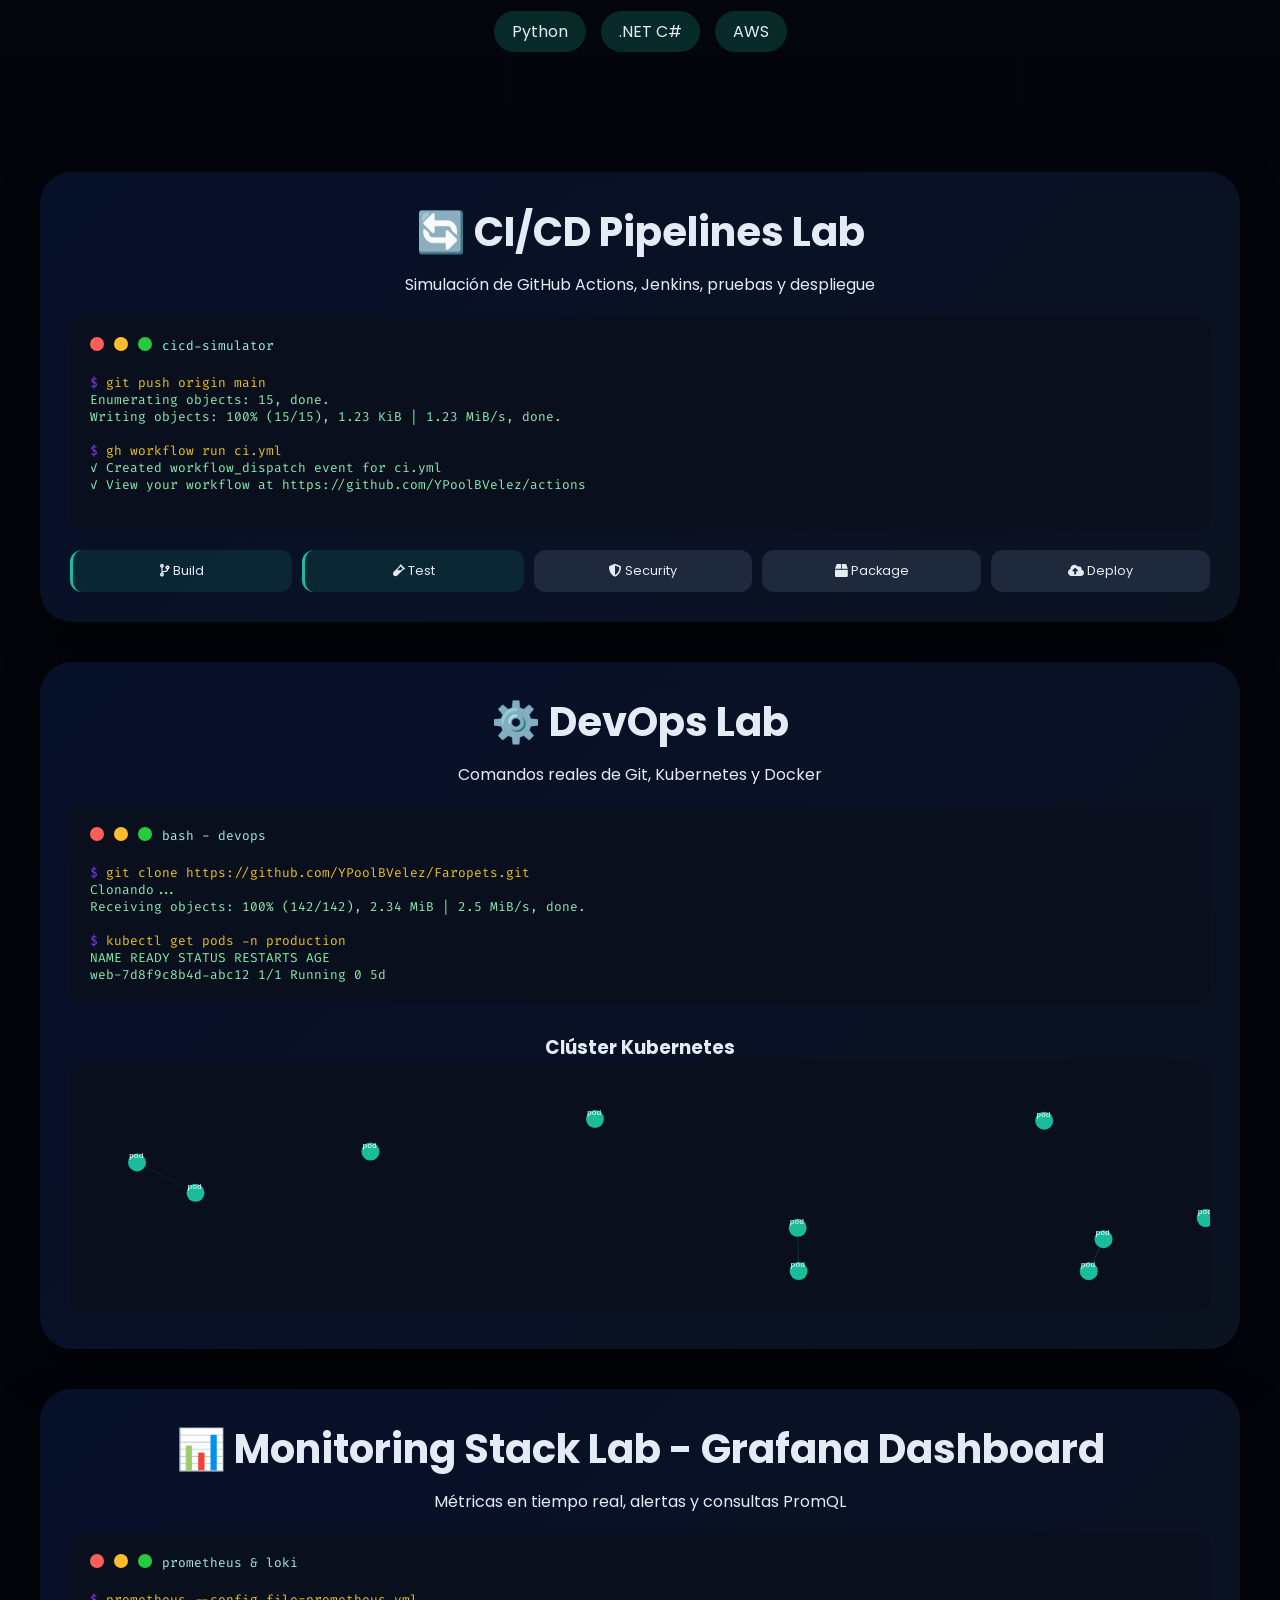
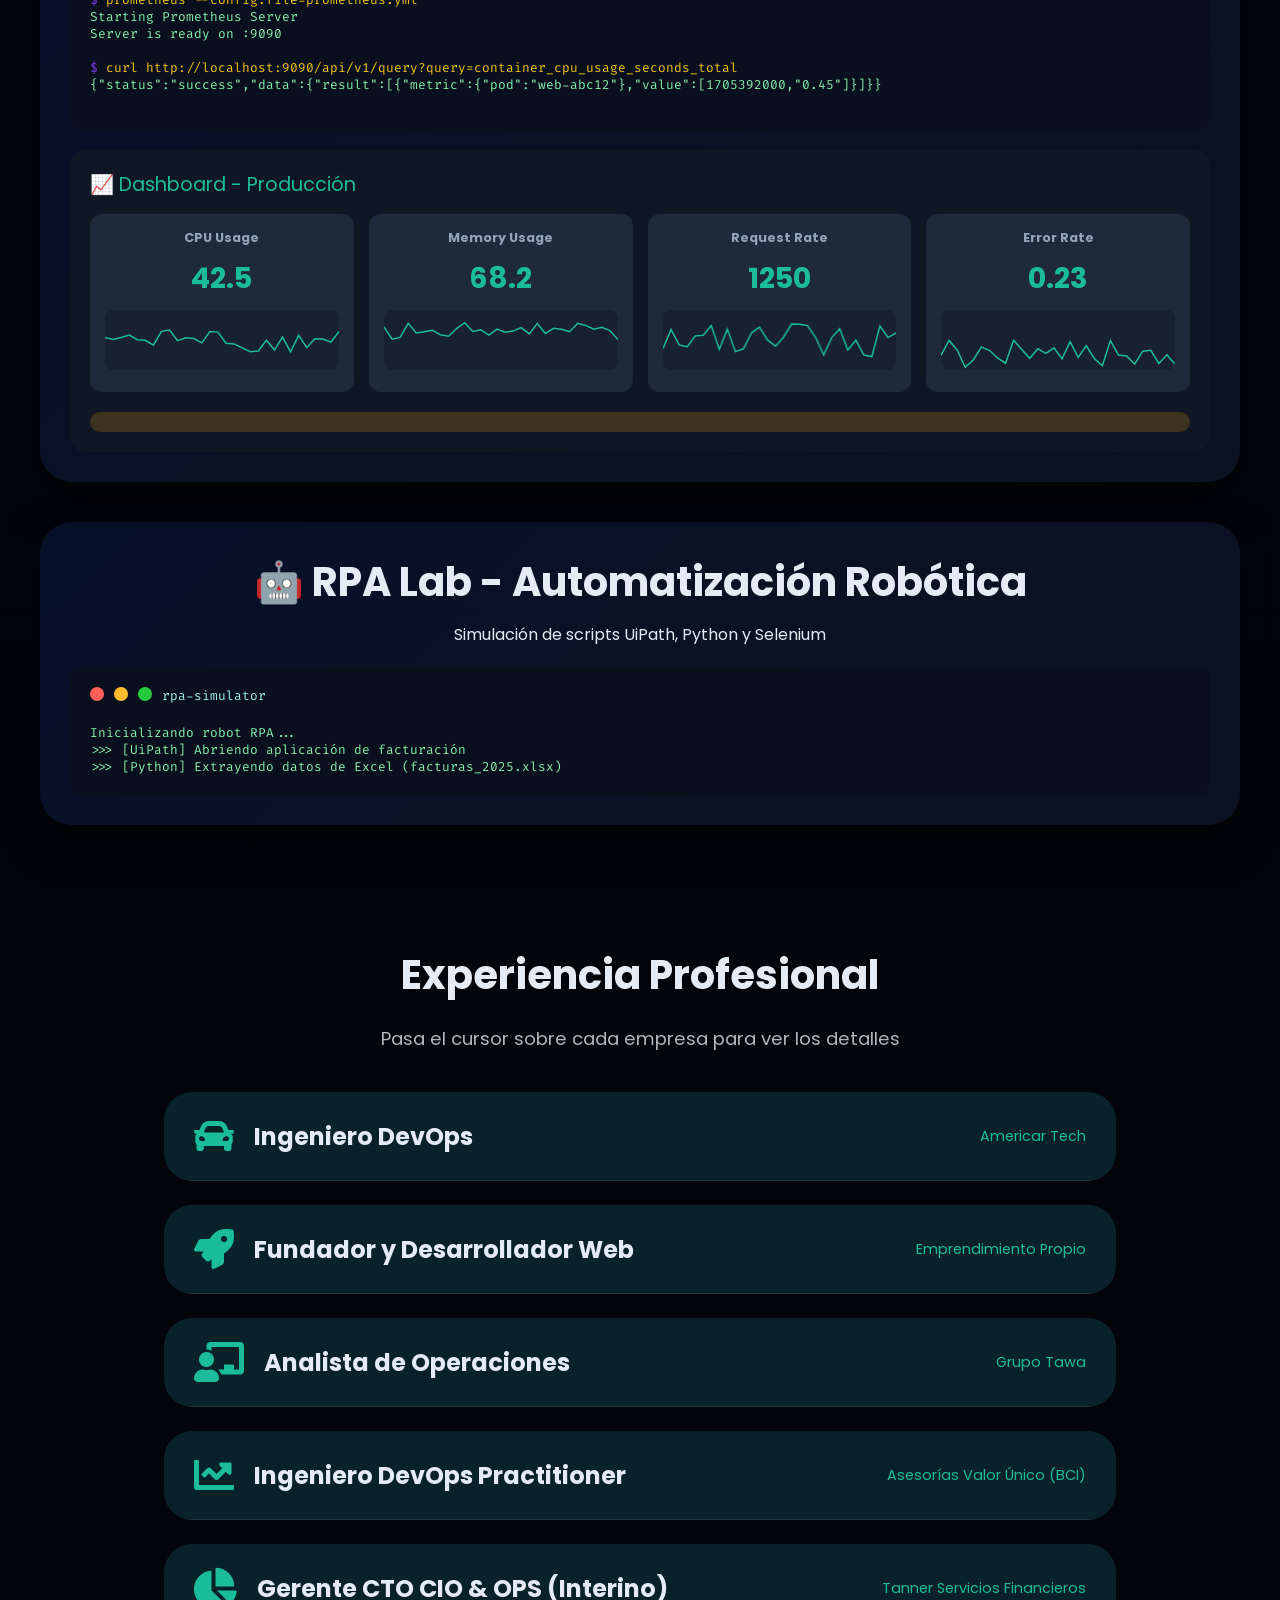
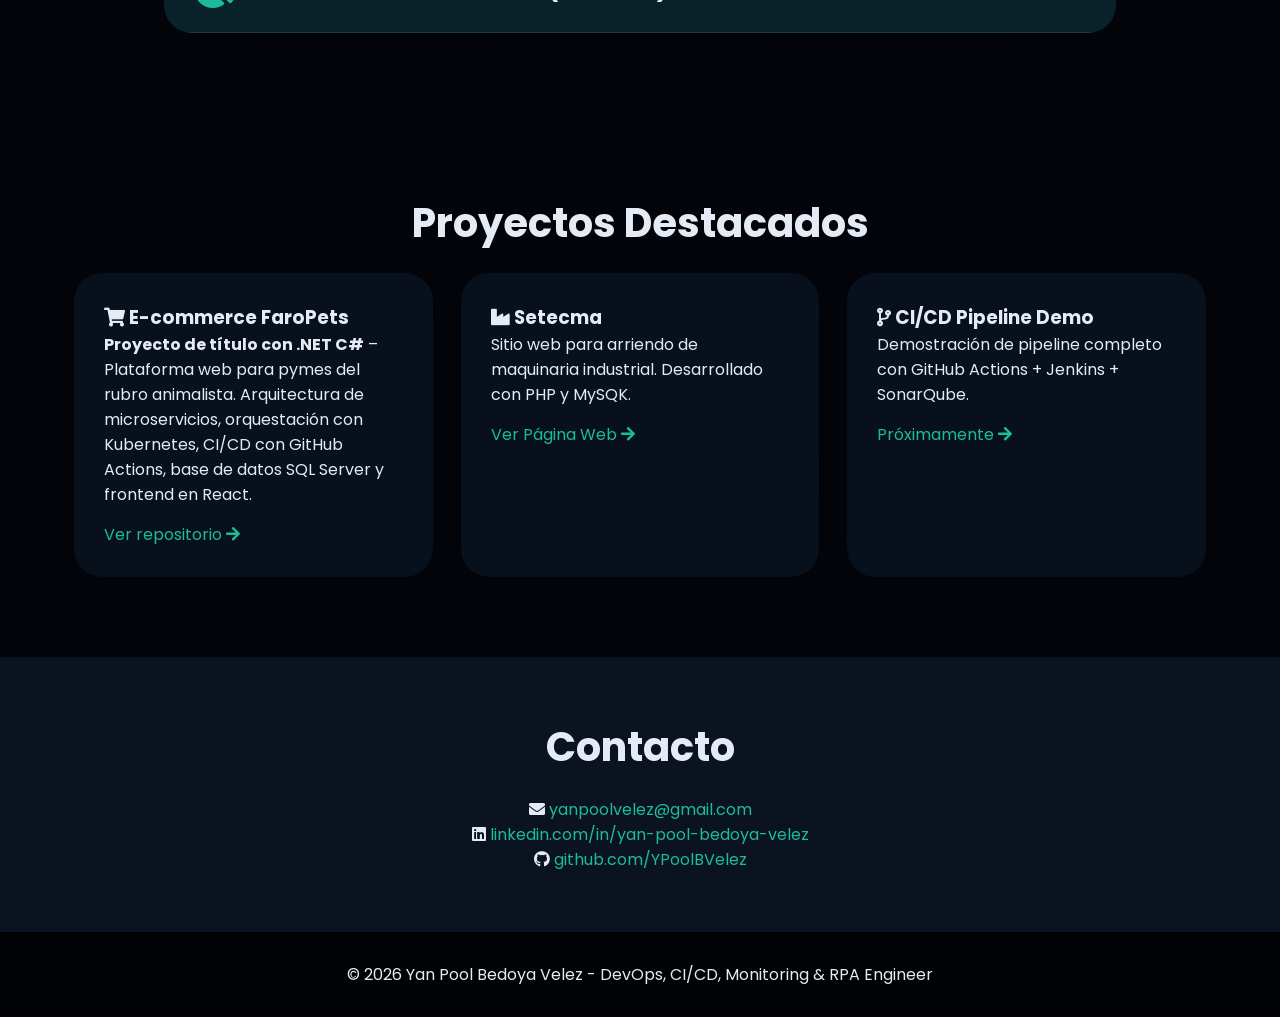
==== commit 592f77cf: "Modify Setecma project details in index.html Updated project description and repository link for Set" ====
--- a/index.html
+++ b/index.html
@@ -196,8 +196,8 @@
                 </div>
                 <div class="project">
                     <h3><i class="fas fa-industry"></i> Setecma</h3>
-                    <p>Sitio web para arriendo de maquinaria industrial. Dockerizado, desplegado en AWS con GitHub Actions.</p>
-                    <a href="https://github.com/YPoolBVelez/setecma" target="_blank">Ver repositorio <i class="fas fa-arrow-right"></i></a>
+                    <p>Sitio web para arriendo de maquinaria industrial. Desarrollado con PHP y MySQK.</p>
+                    <a href="https://setecma.cl" target="_blank">Ver Página Web <i class="fas fa-arrow-right"></i></a>
                 </div>
                 <div class="project">
                     <h3><i class="fas fa-code-branch"></i> CI/CD Pipeline Demo</h3>
--- a/style.css
+++ b/style.css
@@ -1,1800 +1,530 @@
-           :root {
-           --primary: #1abc9c;
-            --primary-dark: #109177;
-            --secondary: #34495E;
-            --accent: #ff6b6b;
-            --dark: #1a252f;
-            --light: #ffffff;
-            --muted: #eef3f7;
-        }
-
-        body {
-            margin: 0;
-            font-family: 'Poppins', sans-serif;
-            background: #05070f;
-            color: #e4ebf4;
-            overflow-x: hidden;
-            scroll-behavior: smooth;
-        }
-
-        .page-wrapper {
-            background: linear-gradient(180deg, #03060c 0%, #02040a 100%);
-        }
-
-        .page-wrapper::before {
-            content: '';
-            position: absolute;
-            inset: 0;
-            background: radial-gradient(circle at 20% 15%, rgba(26, 188, 156, 0.08), transparent 55%),
-                        radial-gradient(circle at 80% 30%, rgba(124, 58, 237, 0.07), transparent 60%),
-                        radial-gradient(circle at 50% 90%, rgba(255, 107, 107, 0.06), transparent 60%);
-            pointer-events: none;
-            z-index: -1;
-        }
-
-        .page-wrapper > section:nth-of-type(odd) {
-            background: linear-gradient(160deg, rgba(4, 9, 18, 0.92) 0%, rgba(10, 20, 36, 0.92) 38%, rgba(16, 34, 53, 0.88) 100%);
-            backdrop-filter: blur(2px);
-        }
-
-        .page-wrapper > section:nth-of-type(even) {
-            background: linear-gradient(150deg, rgba(240, 248, 255, 0.92), rgba(213, 226, 241, 0.88));
-            color: rgba(12, 22, 35, 0.92);
-        }
-
-        .page-wrapper > section:nth-of-type(even) h1,
-        .page-wrapper > section:nth-of-type(even) h2,
-        .page-wrapper > section:nth-of-type(even) h3,
-        .page-wrapper > section:nth-of-type(even) h4,
-        .page-wrapper > section:nth-of-type(even) h5 {
-            color: rgba(7, 14, 24, 0.9);
-        }
-
-        .page-wrapper > section:nth-of-type(odd) .section-subtitle {
-            color: rgba(228, 235, 244, 0.78);
-        }
-
-        .page-wrapper > section:nth-of-type(odd) .about-card h2,
-        .page-wrapper > section:nth-of-type(odd) .about-card p {
-            color: rgba(232, 239, 248, 0.92);
-        }
-
-        .page-wrapper > section:nth-of-type(odd) .about-grid h3 {
-            color: rgba(239, 244, 252, 0.95);
-        }
-
-        .page-wrapper > section:nth-of-type(odd) .about-grid p {
-            color: rgba(223, 230, 240, 0.82);
-        }
-
-        .page-wrapper > section:nth-of-type(odd) .skill h4,
-        .page-wrapper > section:nth-of-type(odd) .competency h4 {
-            color: rgba(234, 240, 248, 0.92);
-        }
-
-        .page-wrapper > section:nth-of-type(odd) .skill .tooltip,
-        .page-wrapper > section:nth-of-type(odd) .competency .tooltip {
-            color: rgba(225, 232, 243, 0.75);
-        }
-
-        .page-wrapper > section:nth-of-type(odd) .experience-card h3 {
-            color: rgba(236, 242, 251, 0.94);
-        }
-
-        .page-wrapper > section:nth-of-type(odd) .experience-card h4,
-        .page-wrapper > section:nth-of-type(odd) .experience-card p,
-        .page-wrapper > section:nth-of-type(odd) .experience-card ul li {
-            color: rgba(220, 230, 242, 0.82);
-        }
-
-        .page-wrapper > section:nth-of-type(odd) p,
-        .page-wrapper > section:nth-of-type(odd) li,
-        .page-wrapper > section:nth-of-type(odd) span,
-        .page-wrapper > section:nth-of-type(odd) a {
-            color: rgba(224, 232, 245, 0.88);
-        }
-
-        body::before {
-            content: '';
-            position: fixed;
-            inset: 0;
-            background: radial-gradient(circle at 15% 20%, rgba(26, 188, 156, 0.08), transparent 55%),
-                        radial-gradient(circle at 85% 35%, rgba(124, 58, 237, 0.07), transparent 60%),
-                        radial-gradient(circle at 50% 85%, rgba(255, 107, 107, 0.06), transparent 60%);
-            pointer-events: none;
-            z-index: -2;
-        }
-
-        h1, h2, h3 {
-            color: var(--light);
-        }
-
-        section {
-            position: relative;
-            padding: 80px 0;
-        }
-
-        .section-subtitle {
-            max-width: 720px;
-            margin: 0 auto 40px;
-            font-size: 1.15rem;
-            color: rgba(44, 62, 80, 0.75);
-            line-height: 1.8;
-        }
-
-        .badge {
-            display: inline-flex;
-            align-items: center;
-            padding: 8px 16px;
-            border-radius: 50px;
-            background-color: rgba(26, 188, 156, 0.15);
-            color: var(--primary-dark);
-            font-weight: 600;
-            font-size: 0.85rem;
-            text-transform: uppercase;
-            letter-spacing: 0.08em;
-        }
-
-        .badge-soft {
-            background-color: rgba(52, 73, 94, 0.12);
-            color: var(--secondary);
-        }
-
-        /* Menú de Navegación Fijo */
-        .navbar {
-            position: fixed;
-            top: 0;
-            left: 0;
-            width: 100%;
-            background: rgba(9, 16, 28, 0.86);
-            padding: 20px 0;
-            z-index: 1000;
-            box-shadow: 0px 20px 60px rgba(3, 6, 16, 0.45);
-            backdrop-filter: blur(12px);
-        }
-
-        .navbar::before {
-            content: '';
-            position: absolute;
-            inset: 0;
-            background: linear-gradient(90deg, rgba(124, 58, 237, 0.2), rgba(26, 188, 156, 0.2));
-            opacity: 0;
-            transition: opacity 0.6s ease;
-            pointer-events: none;
-        }
-
-        .navbar:hover::before,
-        .navbar.is-sticky::before {
-            opacity: 1;
-        }
-
-        .navbar ul {
-            list-style: none;
-            display: flex;
-            justify-content: center;
-            gap: 32px;
-        }
-
-        .navbar li {
-            position: relative;
-        }
-
-        .navbar a {
-            color: rgba(226, 232, 240, 0.85);
-            text-decoration: none;
-            font-size: 1.05rem;
-            font-weight: 600;
-            letter-spacing: 0.08em;
-            text-transform: uppercase;
-            transition: color 0.3s ease, transform 0.3s ease;
-        }
-
-        .navbar a::after {
-            content: '';
-            position: absolute;
-            left: 0;
-            bottom: -6px;
-            width: 100%;
-            height: 2px;
-            background: linear-gradient(90deg, var(--primary), rgba(124, 58, 237, 0.9));
-            transform: scaleX(0);
-            transform-origin: left;
-            transition: transform 0.3s ease;
-        }
-
-        .navbar a:hover,
-        .navbar a:focus,
-        .navbar a[aria-current="page"] {
-            color: var(--light);
-            transform: translateY(-2px);
-        }
-
-        .navbar a:hover::after,
-        .navbar a:focus::after,
-        .navbar a[aria-current="page"]::after {
-            transform: scaleX(1);
-        }
-
-        /* Sección Home */
-        .hero {
-            position: relative;
-            min-height: 100vh;
-            padding: 160px 20px 120px;
-            display: flex;
-            align-items: center;
-            justify-content: center;
-            text-align: left;
-            color: var(--light);
-            background: radial-gradient(circle at top left, rgba(26, 188, 156, 0.22), transparent 58%),
-                        radial-gradient(circle at top right, rgba(124, 58, 237, 0.18), transparent 55%),
-                        linear-gradient(160deg, #060c17 0%, #0e1a2c 60%, #050910 100%);
-            overflow: hidden;
-        }
-
-        .hero::before {
-            content: '';
-            position: absolute;
-            inset: 0;
-            background: conic-gradient(from 120deg at 20% 30%, rgba(255, 255, 255, 0.12), transparent 40%),
-                        radial-gradient(circle at 25% 25%, rgba(26, 188, 156, 0.35), transparent 60%);
-            mix-blend-mode: screen;
-            pointer-events: none;
-            opacity: 0.75;
-            animation: shimmerGlow 6s ease-in-out infinite;
-        }
-
-        .hero-content {
-            position: relative;
-            max-width: 1100px;
-            width: 100%;
-            display: grid;
-            grid-template-columns: repeat(auto-fit, minmax(280px, 1fr));
-            gap: 40px;
-            animation: floatUp 0.9s ease forwards;
-        }
-
-        .hero-content::after {
-            content: '';
-            position: absolute;
-            inset: -14% -18% 35% 40%;
-            background: radial-gradient(circle at center, rgba(26, 188, 156, 0.25), transparent 70%);
-            filter: blur(80px);
-            opacity: 0.4;
-            pointer-events: none;
-        }
-
-        .hero-copy {
-            display: flex;
-            flex-direction: column;
-            gap: 24px;
-            position: relative;
-        }
-
-        .eyebrow {
-            font-size: 0.95rem;
-            letter-spacing: 0.2em;
-            text-transform: uppercase;
-            color: rgba(255, 255, 255, 0.65);
-        }
-
-        .hero .headline {
-            font-size: 3.8rem;
-            line-height: 1.1;
-            margin: 0;
-        }
-
-        .hero .title {
-            font-size: 1.4rem;
-            font-weight: 600;
-            color: rgba(255, 255, 255, 0.85);
-            margin: 0;
-        }
-
-        .tagline {
-            font-size: 1.2rem;
-            color: rgba(255, 255, 255, 0.75);
-            line-height: 1.7;
-            margin: 0;
-        }
-
-        .cta-group {
-            display: flex;
-            flex-wrap: wrap;
-            gap: 16px;
-        }
-
-        .cta-primary,
-        .cta-secondary {
-            padding: 14px 26px;
-            border-radius: 50px;
-            font-weight: 600;
-            transition: transform 0.3s ease, box-shadow 0.3s ease, background-color 0.3s ease;
-            text-decoration: none;
-        }
-
-        .cta-primary {
-            background-color: var(--primary);
-            color: var(--dark);
-            box-shadow: 0px 10px 25px rgba(26, 188, 156, 0.45);
-        }
-
-        .cta-primary:hover {
-            background-color: var(--primary-dark);
-            transform: translateY(-3px);
-        }
-
-        .cta-secondary {
-            border: 1px solid rgba(255, 255, 255, 0.35);
-            color: var(--light);
-        }
-
-        .cta-secondary:hover {
-            border-color: var(--primary);
-            color: var(--primary);
-            transform: translateY(-3px);
-        }
-
-        .hero-metrics {
-            display: grid;
-            grid-template-columns: repeat(auto-fit, minmax(120px, 1fr));
-            gap: 20px;
-        }
-
-        .metric {
-            background-color: rgba(255, 255, 255, 0.08);
-            backdrop-filter: blur(8px);
-            border-radius: 16px;
-            padding: 20px;
-            display: flex;
-            flex-direction: column;
-            gap: 6px;
-        }
-
-        .metric-value {
-            font-size: 1.25rem;
-            font-weight: 600;
-            color: rgba(255, 255, 255, 0.92);
-            line-height: 1.4;
-        }
-
-        .metric-label {
-            font-size: 0.95rem;
-            color: rgba(255, 255, 255, 0.8);
-            line-height: 1.5;
-        }
-
-        .floating-badges {
-            position: absolute;
-            top: 80px;
-            left: 50%;
-            transform: translateX(-50%);
-            display: flex;
-            gap: 12px;
-            flex-wrap: wrap;
-            justify-content: center;
-            z-index: 2;
-        }
-
-        .floating-badges .badge {
-            background-color: rgba(255, 255, 255, 0.12);
-            border: 1px solid rgba(255, 255, 255, 0.2);
-            color: var(--light);
-            gap: 8px;
-        }
-
-        .floating-badges .badge i {
-            color: var(--primary);
-        }
-
-        .hero-highlights {
-            display: grid;
-            grid-template-columns: repeat(auto-fit, minmax(220px, 1fr));
-            gap: 18px;
-        }
-
-        .highlight {
-            display: flex;
-            gap: 14px;
-            align-items: flex-start;
-            position: relative;
-            padding: 18px;
-            border-radius: 18px;
-            background: rgba(6, 12, 23, 0.25);
-            border: 1px solid rgba(148, 163, 184, 0.14);
-            overflow: hidden;
-        }
-
-        .highlight::before {
-            content: '';
-            position: absolute;
-            inset: 0;
-            background: radial-gradient(circle at top left, rgba(26, 188, 156, 0.14), transparent 65%);
-            opacity: 0;
-            transition: opacity 0.4s ease;
-        }
-
-        .highlight::after {
-            content: '';
-            position: absolute;
-            top: -120%;
-            left: -120%;
-            width: 220%;
-            height: 220%;
-            background: radial-gradient(circle, rgba(255, 255, 255, 0.34), transparent 55%);
-            opacity: 0;
-            transform: rotate(25deg);
-            transition: opacity 0.45s ease;
-        }
-
-        .highlight:hover::before {
-            opacity: 1;
-        }
-
-        .highlight:hover::after {
-            opacity: 0.45;
-            animation: lightSweep 1.6s ease forwards;
-        }
-
-        .highlight-icon {
-            width: 44px;
-            height: 44px;
-            border-radius: 12px;
-            background: linear-gradient(135deg, rgba(26, 188, 156, 0.3), rgba(124, 58, 237, 0.25));
-            display: grid;
-            place-items: center;
-            color: var(--primary);
-            font-size: 1.2rem;
-            box-shadow: 0 10px 24px rgba(5, 10, 20, 0.5);
-        }
-
-        .highlight h4 {
-            margin: 0 0 6px;
-            font-size: 1.1rem;
-            color: var(--light);
-        }
-
-        .highlight p {
-            margin: 0;
-            font-size: 0.95rem;
-            color: rgba(255, 255, 255, 0.7);
-            line-height: 1.6;
-        }
-
-        .about {
-            background: linear-gradient(135deg, rgba(52, 73, 94, 0.1), rgba(26, 188, 156, 0.08));
-        }
-
-        .about-container {
-            max-width: 1180px;
-            margin: 0 auto;
-            padding: 0 24px;
-        }
-
-        .about-card {
-            background: rgba(248, 251, 255, 0.92);
-            border-radius: 32px;
-            padding: 56px;
-            box-shadow: 0px 35px 70px rgba(12, 22, 35, 0.22);
-            position: relative;
-            overflow: hidden;
-            border: 1px solid rgba(12, 22, 35, 0.08);
-        }
-
-        .page-wrapper > section:nth-of-type(odd) .about-card {
-            background: rgba(5, 12, 24, 0.82);
-            box-shadow: 0px 40px 75px rgba(3, 8, 18, 0.5);
-            border: 1px solid rgba(148, 163, 184, 0.16);
-        }
-
-        .about-card::before {
-            content: '';
-            position: absolute;
-            inset: -45% 35% 40% -30%;
-            background: radial-gradient(circle, rgba(26, 188, 156, 0.33), transparent 65%);
-            opacity: 0;
-            transform: translate(-20%, -15%);
-            transition: opacity 0.45s ease, transform 0.45s ease;
-        }
-
-        .about-card::after {
-            content: '';
-            position: absolute;
-            inset: -135% 34% 45% -25%;
-            background: radial-gradient(circle, rgba(255, 255, 255, 0.45), transparent 60%);
-            opacity: 0;
-            transform: rotate(18deg);
-            transition: opacity 0.45s ease, transform 0.45s ease;
-        }
-
-        .about-card:hover::before {
-            opacity: 0.85;
-            transform: translate(0, 0);
-            animation: glowPulse 1.7s ease-in-out infinite;
-        }
-
-        .about-card:hover::after {
-            opacity: 0.5;
-            transform: rotate(0deg);
-            animation: lightSweep 1.9s ease forwards;
-        }
-
-        .about-card h2 {
-            font-size: 2.4rem;
-            margin: 20px 0;
-            color: var(--secondary);
-        }
-
-        .about-card p {
-            font-size: 1.05rem;
-            color: rgba(44, 62, 80, 0.78);
-            line-height: 1.8;
-        }
-
-        .about-grid {
-            display: grid;
-            grid-template-columns: repeat(auto-fit, minmax(240px, 1fr));
-            gap: 24px;
-            margin-top: 36px;
-        }
-
-        .about-grid div {
-            background: rgba(12, 20, 34, 0.85);
-            border: 1px solid rgba(148, 163, 184, 0.18);
-            border-radius: 20px;
-            padding: 24px;
-            position: relative;
-            overflow: hidden;
-            transition: transform 0.45s ease, box-shadow 0.45s ease;
-            box-shadow: 0 22px 45px rgba(5, 12, 24, 0.45);
-        }
-
-        .page-wrapper > section:nth-of-type(even) .about-grid div {
-            background: rgba(250, 252, 255, 0.92);
-            border: 1px solid rgba(12, 22, 35, 0.08);
-            box-shadow: 0 20px 40px rgba(8, 16, 28, 0.22);
-        }
-
-        .about-grid div::before {
-            content: '';
-            position: absolute;
-            inset: -45% 45% 35% -35%;
-            background: radial-gradient(circle, rgba(26, 188, 156, 0.3), transparent 60%);
-            opacity: 0;
-            transform: translate(-20%, -20%);
-            transition: opacity 0.45s ease, transform 0.45s ease;
-        }
-
-        .about-grid div::after {
-            content: '';
-            position: absolute;
-            inset: -130% 35% 40% -25%;
-            background: radial-gradient(circle, rgba(255, 255, 255, 0.42), transparent 60%);
-            opacity: 0;
-            transform: rotate(18deg);
-            transition: opacity 0.45s ease, transform 0.45s ease;
-        }
-
-        .about-grid div:hover {
-            transform: translateY(-10px) scale(1.01);
-            box-shadow: 0 32px 65px rgba(5, 12, 24, 0.55);
-        }
-
-        .about-grid div:hover::before {
-            opacity: 0.8;
-            transform: translate(0, 0);
-            animation: glowPulse 1.6s ease-in-out infinite;
-        }
-
-        .about-grid div:hover::after {
-            opacity: 0.45;
-            transform: rotate(0deg);
-            animation: lightSweep 1.8s ease forwards;
-        }
-
-        .about-grid h3 {
-            margin-top: 0;
-            margin-bottom: 10px;
-            font-size: 1.1rem;
-            color: var(--light);
-        }
-
-        .page-wrapper > section:nth-of-type(even) .about-grid h3 {
-            color: rgba(7, 14, 24, 0.9);
-        }
-
-        .about-grid h3 i {
-            color: var(--primary);
-            margin-right: 10px;
-        }
-
-        .about-grid p {
-            margin: 0;
-            font-size: 0.95rem;
-            color: rgba(44, 62, 80, 0.75);
-            line-height: 1.6;
-        }
-
-        @keyframes fadeIn {
-            from {
-                opacity: 0;
-            }
-            to {
-                opacity: 1;
-            }
-        }
-
-        /* Sección de Habilidades y Competencias */
-        .skills {
-            background: linear-gradient(135deg, rgba(26, 188, 156, 0.08), rgba(52, 73, 94, 0.08));
-        }
-
-        .skills h2 {
-            font-size: 2.5rem;
-            margin-bottom: 16px;
-            font-weight: 700;
-        }
-
-        .skills .section-subtitle {
-            margin-bottom: 56px;
-        }
-
-        .skills-container {
-            display: grid;
-            grid-template-columns: repeat(auto-fit, minmax(320px, 1fr));
-            gap: 32px;
-            margin: 0 auto;
-            max-width: 1180px;
-        }
-
-        .section {
-            padding: 40px;
-            border-radius: 24px;
-            position: relative;
-            overflow: hidden;
-            background: rgba(5, 12, 24, 0.68);
-            border: 1px solid rgba(148, 163, 184, 0.16);
-            backdrop-filter: blur(14px);
-            box-shadow: 0px 30px 60px rgba(5, 10, 20, 0.45);
-        }
-
-        .page-wrapper > section:nth-of-type(even) .section {
-            background: rgba(244, 248, 255, 0.85);
-            border: 1px solid rgba(12, 22, 35, 0.1);
-            box-shadow: 0 25px 55px rgba(6, 14, 24, 0.18);
-        }
-
-        .section::before {
-            content: '';
-            position: absolute;
-            inset: -40% 40% 30% -30%;
-            background: radial-gradient(circle at center, rgba(26, 188, 156, 0.32), transparent 65%);
-            filter: blur(90px);
-            opacity: 0;
-            transition: opacity 0.5s ease;
-        }
-
-        .section::after {
-            content: '';
-            position: absolute;
-            inset: -120% -60% 50% 10%;
-            background: radial-gradient(circle, rgba(255, 255, 255, 0.4), transparent 60%);
-            opacity: 0;
-            transform: rotate(25deg);
-            transition: opacity 0.5s ease;
-        }
-
-        .section:hover::before,
-        .section:hover::after {
-            opacity: 1;
-        }
-
-        .section h3 {
-            font-size: 1.7rem;
-            margin-bottom: 24px;
-            display: flex;
-            align-items: center;
-            gap: 12px;
-            color: var(--light);
-        }
-
-        .page-wrapper > section:nth-of-type(even) .section h3 {
-            color: rgba(7, 14, 24, 0.92);
-        }
-
-        .section h3 i {
-            color: var(--primary);
-        }
-
-        .skills-list {
-            display: grid;
-            grid-template-columns: repeat(auto-fit, minmax(140px, 1fr));
-            gap: 18px;
-        }
-
-        .skill,
-        .competency {
-            padding: 22px 18px;
-            border-radius: 18px;
-            border: 1px solid rgba(148, 163, 184, 0.16);
-            background: rgba(11, 20, 34, 0.82);
-            box-shadow: 0px 18px 35px rgba(3, 8, 18, 0.5);
-            transition: transform 0.4s ease, box-shadow 0.4s ease;
-            text-align: left;
-            position: relative;
-            display: flex;
-            flex-direction: column;
-            gap: 14px;
-            min-height: 150px;
-            overflow: hidden;
-        }
-
-        .page-wrapper > section:nth-of-type(even) .skill,
-        .page-wrapper > section:nth-of-type(even) .competency {
-            background: rgba(250, 252, 255, 0.92);
-            border: 1px solid rgba(12, 22, 35, 0.08);
-            box-shadow: 0px 20px 40px rgba(11, 20, 34, 0.18);
-        }
-
-        .skill::before,
-        .competency::before {
-            content: '';
-            position: absolute;
-            inset: -50% 20% 30% -40%;
-            background: radial-gradient(circle, rgba(26, 188, 156, 0.3), transparent 65%);
-            opacity: 0;
-            transform: translate(-20%, -20%);
-            transition: opacity 0.4s ease, transform 0.4s ease;
-        }
-
-        .skill::after,
-        .competency::after {
-            content: '';
-            position: absolute;
-            inset: -130% 40% 40% -30%;
-            background: radial-gradient(circle, rgba(255, 255, 255, 0.42), transparent 60%);
-            opacity: 0;
-            transform: scale(0.75) rotate(18deg);
-            transition: opacity 0.4s ease, transform 0.4s ease;
-        }
-
-        .skill i,
-        .competency i {
-            font-size: 1.4rem;
-            color: var(--primary);
-            position: relative;
-            z-index: 1;
-        }
-
-        .skill:hover,
-        .competency:hover {
-            transform: translateY(-8px) scale(1.02);
-            box-shadow: 0px 32px 55px rgba(3, 8, 18, 0.55);
-        }
-
-        .skill:hover::before,
-        .competency:hover::before {
-            opacity: 0.8;
-            transform: translate(0, 0);
-            animation: glowPulse 1.6s ease-in-out infinite;
-        }
-
-        .skill:hover::after,
-        .competency:hover::after {
-            opacity: 0.4;
-            transform: scale(1) rotate(0deg);
-            animation: lightSweep 1.8s ease forwards;
-        }
-
-        .skill h4,
-        .competency h4 {
-            margin: 0;
-            font-size: 1.05rem;
-            color: var(--secondary);
-        }
-
-        .skill .tooltip,
-        .competency .tooltip {
-            margin: 0;
-            font-size: 0.9rem;
-            color: rgba(44, 62, 80, 0.7);
-            display: block;
-            position: static;
-        }
-
-        /* Ajustes para hacerlo más responsivo */
-        @media (max-width: 768px) {
-            .skills-container {
-                flex-direction: column;
-            }
-            .section {
-                width: 100%;
-            }
-        }
-
-        /* Transiciones de visibilidad */
-        @keyframes fadeIn {
-            from {
-                opacity: 0;
-            }
-            to {
-                opacity: 1;
-            }
-        }
-
-        /* Sección Proyectos */
-        .projects {
-            background: linear-gradient(140deg, #22303c 0%, #15232c 100%);
-            color: var(--light);
-            text-align: left;
-            animation: fadeIn 2s ease-in-out;
-        }
-
-        .projects h2 {
-            text-align: center;
-            font-size: 2.5rem;
-            margin-bottom: 12px;
-            font-weight: 700;
-        }
-
-        .projects .section-subtitle {
-            text-align: center;
-            margin-bottom: 48px;
-            color: rgba(255, 255, 255, 0.72);
-        }
-
-        .project-grid {
-            display: grid;
-            grid-template-columns: repeat(auto-fit, minmax(320px, 1fr));
-            gap: 28px;
-            max-width: 1180px;
-            margin: 0 auto;
-        }
-
-        .project {
-            background: rgba(9, 18, 30, 0.92);
-            border-radius: 28px;
-            padding: 38px;
-            position: relative;
-            overflow: hidden;
-            border: 1px solid rgba(148, 163, 184, 0.18);
-            transition: transform 0.45s ease, border 0.45s ease, box-shadow 0.45s ease;
-            box-shadow: 0px 28px 60px rgba(3, 8, 18, 0.45);
-        }
-
-        .page-wrapper > section:nth-of-type(even) .project {
-            background: rgba(248, 251, 255, 0.92);
-            border: 1px solid rgba(12, 22, 35, 0.08);
-            box-shadow: 0 24px 55px rgba(8, 16, 28, 0.22);
-        }
-
-        .project::before {
-            content: '';
-            position: absolute;
-            inset: -45% 45% 40% -35%;
-            background: radial-gradient(circle, rgba(26, 188, 156, 0.35), transparent 65%);
-            opacity: 0;
-            transform: translate(-20%, -10%);
-            transition: opacity 0.45s ease, transform 0.45s ease;
-        }
-
-        .project::after {
-            content: '';
-            position: absolute;
-            inset: -130% 35% 45% -30%;
-            background: radial-gradient(circle, rgba(255, 255, 255, 0.45), transparent 60%);
-            opacity: 0;
-            transform: rotate(18deg);
-            transition: opacity 0.45s ease, transform 0.45s ease;
-        }
-
-        .project:hover {
-            transform: translateY(-12px) scale(1.02);
-            border-color: rgba(26, 188, 156, 0.65);
-            box-shadow: 0px 32px 70px rgba(3, 8, 18, 0.55);
-        }
-
-        .project:hover::before {
-            opacity: 0.85;
-            transform: translate(0, 0);
-            animation: glowPulse 1.8s ease-in-out infinite;
-        }
-
-        .project:hover::after {
-            opacity: 0.45;
-            transform: rotate(0deg);
-            animation: lightSweep 2s ease forwards;
-        }
-
-        .project-header {
-            display: flex;
-            justify-content: space-between;
-            align-items: center;
-            margin-bottom: 12px;
-            gap: 12px;
-        }
-
-        .project h3 {
-            font-size: 1.6rem;
-            margin: 0;
-            color: var(--light);
-        }
-
-        .project h3 i {
-            color: var(--primary);
-            margin-right: 12px;
-        }
-
-        .project p {
-            font-size: 1rem;
-            line-height: 1.7;
-            color: rgba(255, 255, 255, 0.78);
-        }
-
-        .project-meta {
-            display: flex;
-            flex-wrap: wrap;
-            gap: 12px;
-            align-items: center;
-            margin-bottom: 18px;
-        }
-
-        .project-meta span {
-            display: inline-flex;
-            align-items: center;
-            gap: 6px;
-            padding: 6px 14px;
-            border-radius: 50px;
-            background: rgba(26, 188, 156, 0.15);
-            color: var(--primary);
-            font-weight: 600;
-            font-size: 0.85rem;
-        }
-
-        .project-metrics {
-            margin: 20px 0;
-            display: grid;
-            grid-template-columns: repeat(auto-fit, minmax(140px, 1fr));
-            gap: 12px;
-        }
-
-        .project-metric {
-            background: rgba(255, 255, 255, 0.08);
-            border-radius: 18px;
-            padding: 14px 16px;
-            display: flex;
-            flex-direction: column;
-            gap: 6px;
-        }
-
-        .project-metric strong {
-            font-size: 1.05rem;
-            font-weight: 600;
-            color: rgba(255, 255, 255, 0.92);
-            line-height: 1.4;
-        }
-
-        .project ul {
-            margin: 18px 0 0;
-            text-align: left;
-            list-style: none;
-            padding: 0;
-            display: grid;
-            gap: 10px;
-        }
-
-        .project ul li {
-            position: relative;
-            padding-left: 26px;
-            color: rgba(255, 255, 255, 0.82);
-            font-size: 0.98rem;
-            line-height: 1.6;
-        }
-
-        .project ul li::before {
-            content: '\f00c';
-            font-family: "Font Awesome 5 Free";
-            font-weight: 900;
-            position: absolute;
-            left: 0;
-            top: 3px;
-            color: var(--primary);
-        }
-
-        .project a {
-            display: inline-flex;
-            align-items: center;
-            gap: 10px;
-            margin-top: 22px;
-            color: var(--primary);
-            font-size: 0.95rem;
-            font-weight: 600;
-            text-decoration: none;
-        }
-
-        .project a i {
-            transition: transform 0.3s ease;
-        }
-
-        .project a:hover i {
-            transform: translateX(4px);
-        }
-
-        /* Sección Educación */
-        .education {
-            background: linear-gradient(135deg, rgba(26, 188, 156, 0.05), rgba(52, 73, 94, 0.08));
-            padding: 70px 0;
-        }
-
-        .education h2 {
-            text-align: center;
-            font-size: 2.5rem;
-            margin-bottom: 16px;
-            font-weight: 700;
-            color: var(--secondary);
-        }
-
-        .education .section-subtitle {
-            text-align: center;
-            margin-bottom: 48px;
-        }
-
-        .education-list {
-            max-width: 1000px;
-            margin: 0 auto;
-            display: grid;
-            gap: 28px;
-            padding: 0 24px;
-        }
-
-        .education-item {
-            background: var(--light);
-            border-radius: 24px;
-            padding: 32px;
-            box-shadow: 0 24px 40px rgba(17, 38, 58, 0.08);
-            border: 1px solid rgba(26, 188, 156, 0.16);
-        }
-
-        .education-item h3 {
-            margin: 0 0 10px;
-            font-size: 1.45rem;
-            color: var(--secondary);
-        }
-
-        .education-item p {
-            margin: 0;
-            font-size: 1rem;
-            line-height: 1.7;
-            color: rgba(44, 62, 80, 0.75);
-        }
-
-        .education-meta {
-            display: flex;
-            flex-wrap: wrap;
-            gap: 12px;
-            align-items: center;
-            margin-bottom: 14px;
-            color: rgba(44, 62, 80, 0.7);
-            font-weight: 600;
-            text-transform: uppercase;
-            letter-spacing: 0.04em;
-            font-size: 0.85rem;
-        }
-
-        .education-meta span {
-            display: inline-flex;
-            align-items: center;
-            gap: 8px;
-            padding: 6px 16px;
-            border-radius: 50px;
-            background: rgba(26, 188, 156, 0.14);
-            color: var(--primary-dark);
-        }
-
-        .education-meta span i {
-            color: var(--primary);
-        }
-
-        @media (max-width: 768px) {
-            .education-item {
-                padding: 28px;
-            }
-        }
-
-        /* Sección de Contacto */
-        .contact {
-            background-color: #2C3E50;
-            color: white;
-            padding: 60px 0;
-            text-align: center;
-        }
-
-        .contact h2 {
-            font-size: 2.5rem;
-            margin-bottom: 20px;
-            font-weight: 700;
-        }
-
-        .contact form {
-            display: flex;
-            flex-direction: column;
-            align-items: center;
-            gap: 20px;
-        }
-
-        .contact input, .contact textarea {
-            width: 80%;
-            padding: 12px;
-            font-size: 1rem;
-            border-radius: 5px;
-            border: 1px solid #ddd;
-        }
-
-        .contact button {
-            background-color: #1abc9c;
-            color: white;
-            padding: 15px 30px;
-            font-size: 1.2rem;
-            border: none;
-            border-radius: 5px;
-            cursor: pointer;
-            transition: background-color 0.3s ease;
-        }
-
-        .contact button:hover {
-            background-color: #16a085;
-        }
-
-        /* Certificaciones */
-        .certifications {
-            padding: 60px 0;
-            text-align: center;
-        }
-
-        .certifications h2 {
-            font-size: 2.5rem;
-            margin-bottom: 20px;
-            font-weight: 700;
-        }
-
-        .certifications ul {
-            list-style: none;
-            padding: 0;
-        }
-
-        .certifications li {
-            font-size: 1.2rem;
-            margin: 10px 0;
-        }
-
-        /* Sección Experiencia */
-        .experience {
-            background: linear-gradient(135deg, rgba(26, 188, 156, 0.08), rgba(52, 73, 94, 0.1));
-            padding: 80px 0;
-        }
-
-        .experience h2 {
-            text-align: center;
-            font-size: 2.5rem;
-            margin-bottom: 16px;
-            font-weight: 700;
-            color: var(--secondary);
-        }
-
-        .experience .section-subtitle {
-            text-align: center;
-            margin-bottom: 48px;
-        }
-
-        .timeline {
-            max-width: 1100px;
-            margin: 0 auto;
-            position: relative;
-            padding: 0 24px;
-        }
-
-        .timeline::before {
-            content: '';
-            position: absolute;
-            top: 0;
-            bottom: 0;
-            left: calc(50% - 1px);
-            width: 2px;
-            background: linear-gradient(180deg, rgba(26, 188, 156, 0.35), rgba(52, 73, 94, 0.35));
-        }
-
-        .experience-card {
-            background: rgba(245, 249, 255, 0.9);
-            border-radius: 28px;
-            padding: 36px;
-            box-shadow: 0 30px 65px rgba(6, 14, 24, 0.2);
-            border: 1px solid rgba(12, 22, 35, 0.08);
-            margin: 28px 0;
-            position: relative;
-            width: calc(50% - 34px);
-            overflow: hidden;
-        }
-
-        .page-wrapper > section:nth-of-type(odd) .experience-card {
-            background: rgba(5, 12, 24, 0.85);
-            border: 1px solid rgba(148, 163, 184, 0.16);
-            box-shadow: 0 28px 60px rgba(2, 6, 14, 0.45);
-        }
-
-        .experience-card::before {
-            content: '';
-            position: absolute;
-            inset: -45% 35% 40% -45%;
-            background: radial-gradient(circle, rgba(26, 188, 156, 0.32), transparent 65%);
-            opacity: 0;
-            transition: opacity 0.5s ease;
-        }
-
-        .experience-card::after {
-            content: '';
-            position: absolute;
-            inset: -135% 45% 50% -30%;
-            background: radial-gradient(circle, rgba(255, 255, 255, 0.45), transparent 60%);
-            opacity: 0;
-            transform: rotate(18deg);
-            transition: opacity 0.5s ease;
-        }
-
-        .experience-card:nth-child(odd) {
-            margin-left: calc(50% + 34px);
-        }
-
-        .experience-card:nth-child(even) {
-            margin-right: calc(50% + 34px);
-        }
-
-        .experience-card::marker,
-        .experience-card::selection {
-            display: none;
-        }
-
-        .experience-card:hover::before,
-        .experience-card:hover::after {
-            opacity: 1;
-            animation: lightSweep 1.9s ease forwards;
-        }
-
-        .experience-card .experience-meta,
-        .experience-card h3,
-        .experience-card h4,
-        .experience-card p,
-        .experience-card ul li {
-            position: relative;
-            z-index: 1;
-        }
-
-        .experience-card:nth-child(odd)::before {
-            opacity: 0.35;
-        }
-
-        .experience-meta {
-            display: flex;
-            flex-wrap: wrap;
-            gap: 12px;
-            align-items: center;
-            margin-bottom: 18px;
-        }
-
-        .experience-meta span {
-            display: inline-flex;
-            align-items: center;
-            gap: 8px;
-            padding: 6px 16px;
-            border-radius: 50px;
-            background: rgba(26, 188, 156, 0.18);
-            color: var(--primary-dark);
-            font-weight: 600;
-            font-size: 0.85rem;
-            text-transform: uppercase;
-            letter-spacing: 0.04em;
-        }
-
-        .experience-card h3 {
-            margin: 0 0 12px;
-            font-size: 1.5rem;
-            color: var(--secondary);
-        }
-
-        .experience-card h4 {
-            margin: 0 0 8px;
-            font-size: 1.1rem;
-            color: rgba(44, 62, 80, 0.75);
-            font-weight: 600;
-        }
-
-        .experience-card p {
-            margin: 0 0 16px;
-            font-size: 0.98rem;
-            line-height: 1.7;
-            color: rgba(44, 62, 80, 0.78);
-        }
-
-        .experience-card ul {
-            list-style: none;
-            padding: 0;
-            margin: 0;
-            display: grid;
-            gap: 12px;
-        }
-
-        .experience-card ul li {
-            position: relative;
-            padding-left: 28px;
-            font-size: 0.95rem;
-            color: rgba(44, 62, 80, 0.85);
-            line-height: 1.6;
-        }
-
-        .experience-card ul li::before {
-            content: '\f0a4';
-            font-family: "Font Awesome 5 Free";
-            font-weight: 900;
-            position: absolute;
-            left: 0;
-            top: 2px;
-            color: var(--primary);
-        }
-
-        @media (max-width: 992px) {
-            .timeline::before {
-                left: 24px;
-            }
-
-            .experience-card,
-            .experience-card:nth-child(odd),
-            .experience-card:nth-child(even) {
-                width: 100%;
-                margin: 24px 0 24px 48px;
-            }
-
-            .experience-card::before {
-                left: -48px;
-            }
-        }
-
-        @media (max-width: 600px) {
-            .timeline::before {
-                display: none;
-            }
-
-            .experience-card,
-            .experience-card:nth-child(odd),
-            .experience-card:nth-child(even) {
-                margin: 20px 0;
-                border-radius: 20px;
-            }
-
-            .experience-card::before {
-                display: none;
-            }
-        }
-
-        .certifications-section {
-      position: relative;
-      padding: 90px 24px;
-      background: linear-gradient(165deg, #0b1220 0%, #0f172a 60%, #1f2937 100%);
-      overflow: hidden;
-      color: var(--light);
-    }
-
-    .certifications-section::before,
-    .certifications-section::after {
-      content: '';
-      position: absolute;
-      border-radius: 50%;
-      filter: blur(120px);
-      opacity: 0.35;
-      pointer-events: none;
-    }
-
-    .certifications-section::before {
-      width: 380px;
-      height: 380px;
-      background: rgba(124, 58, 237, 0.6);
-      top: -140px;
-      left: -120px;
-    }
-
-    .certifications-section::after {
-      width: 320px;
-      height: 320px;
-      background: rgba(20, 184, 166, 0.6);
-      bottom: -160px;
-      right: -120px;
-    }
-
-    .cert-container {
-      position: relative;
-      z-index: 1;
-      max-width: 1180px;
-      margin: 0 auto;
-      text-align: center;
-    }
-
-    .cert-badge-soft {
-      margin-bottom: 18px;
-      gap: 10px;
-      border: 1px solid rgba(255, 255, 255, 0.2);
-      background-color: rgba(255, 255, 255, 0.08);
-      color: var(--light);
-      letter-spacing: 0.12em;
-    }
-
-    .cert-badge-soft i {
-      color: var(--primary);
-    }
-
-    .certifications-section .section-title {
-      font-size: 2.6rem;
-      margin-bottom: 12px;
-    }
-
-    .certifications-section .section-subtitle {
-      color: rgba(226, 232, 240, 0.75);
-      max-width: 720px;
-      margin: 0 auto 40px;
-    }
-
-    .cert-marquee {
-      display: inline-flex;
-      flex-wrap: wrap;
-      justify-content: center;
-      gap: 20px;
-      padding: 12px 28px;
-      border-radius: 999px;
-      background: rgba(255, 255, 255, 0.06);
-      border: 1px solid rgba(255, 255, 255, 0.08);
-      color: rgba(226, 232, 240, 0.75);
-      font-size: 0.9rem;
-    }
-
-    .cert-marquee span {
-      display: inline-flex;
-      align-items: center;
-      gap: 8px;
-      text-transform: uppercase;
-      letter-spacing: 0.08em;
-    }
-
-    .cert-grid {
-      display: grid;
-      grid-template-columns: repeat(auto-fit, minmax(260px, 1fr));
-      gap: 32px;
-      margin-top: 48px;
-    }
-
-    .cert-card {
-      position: relative;
-      display: flex;
-      flex-direction: column;
-      gap: 12px;
-      text-align: left;
-      padding: 32px 26px;
-      border-radius: 24px;
-      background: rgba(12, 20, 36, 0.8);
-      border: 1px solid rgba(255, 255, 255, 0.08);
-      box-shadow: 0 18px 45px rgba(8, 10, 26, 0.45);
-      overflow: hidden;
-      transition: transform 0.35s ease, box-shadow 0.35s ease, border-color 0.35s ease;
-    }
-
-    .cert-card::before {
-      content: '';
-      position: absolute;
-      inset: -50% -20%;
-      background: radial-gradient(circle at top, rgba(124, 58, 237, 0.35), transparent 65%);
-      opacity: 0;
-      transition: opacity 0.35s ease;
-    }
-
-    .cert-card:hover {
-      transform: translateY(-10px);
-      border-color: rgba(124, 58, 237, 0.45);
-      box-shadow: 0 25px 55px rgba(8, 10, 26, 0.55);
-    }
-
-    .cert-card:hover::before {
-      opacity: 1;
-    }
-
-    .cert-icon {
-      width: 56px;
-      height: 56px;
-      border-radius: 50%;
-      display: grid;
-      place-items: center;
-      font-size: 1.6rem;
-      color: #fff;
-      box-shadow: 0 12px 25px rgba(15, 23, 42, 0.55);
-    }
-
-    .cert-icon.aws {
-      background: linear-gradient(135deg, #f97316, #fbbf24);
-      color: #111827;
-    }
-
-    .cert-icon.terraform {
-      background: linear-gradient(135deg, #4f46e5, #7c3aed);
-    }
-
-    .cert-icon.jenkins {
-      background: linear-gradient(135deg, #ef4444, #f97316);
-    }
-
-    .cert-icon.devops {
-      background: linear-gradient(135deg, #14b8a6, #0ea5e9);
-    }
-
-    .cert-info {
-      display: flex;
-      align-items: center;
-      justify-content: space-between;
-      gap: 12px;
-      position: relative;
-      z-index: 1;
-    }
-
-    .cert-info h3 {
-      margin: 0;
-      font-size: 1.35rem;
-      color: var(--light);
-    }
-
-    .cert-badge {
-      display: inline-flex;
-      align-items: center;
-      padding: 6px 14px;
-      border-radius: 999px;
-      font-size: 0.75rem;
-      text-transform: uppercase;
-      letter-spacing: 0.12em;
-      background: linear-gradient(135deg, rgba(124, 58, 237, 0.9), rgba(6, 182, 212, 0.9));
-      color: #fff;
-      font-weight: 600;
-    }
-
-    .period {
-      margin: 0;
-      font-size: 0.9rem;
-      color: rgba(148, 163, 184, 0.9);
-    }
-
-    .desc {
-      margin: 0;
-      font-size: 0.98rem;
-      color: rgba(226, 232, 240, 0.85);
-      line-height: 1.6;
-    }
-
-    .cert-status {
-      margin-top: auto;
-      display: flex;
-      flex-wrap: wrap;
-      gap: 12px;
-      align-items: center;
-    }
-
-    .status-chip {
-      display: inline-flex;
-      align-items: center;
-      gap: 8px;
-      padding: 6px 12px;
-      border-radius: 999px;
-      font-size: 0.8rem;
-      font-weight: 600;
-    }
-
-    .status-chip i {
-      font-size: 0.9rem;
-    }
-
-    .status-chip.in-progress {
-      background: rgba(56, 189, 248, 0.16);
-      border: 1px solid rgba(56, 189, 248, 0.4);
-      color: #38bdf8;
-    }
-
-    .status-chip.active {
-      background: rgba(74, 222, 128, 0.16);
-      border: 1px solid rgba(74, 222, 128, 0.4);
-      color: #4ade80;
-    }
-
-    @media (max-width: 992px) {
-      .certifications-section {
-        padding: 80px 20px;
-      }
-
-      .cert-info {
-        flex-direction: column;
-        align-items: flex-start;
-      }
-
-      .cert-info h3 {
-        font-size: 1.2rem;
-      }
-
-      .cert-badge {
-        align-self: flex-start;
-      }
-    }
-
-    @media (max-width: 600px) {
-      .certifications-section {
-        padding: 70px 16px;
-      }
-
-      .certifications-section .section-title {
-        font-size: 2rem;
-      }
-
-      .cert-grid {
-        gap: 20px;
-      }
-
-      .cert-card {
-        padding: 26px 20px;
-      }
-    }
-:root{
-    --bg: #0f1724;
-    --card: #0b1220;
-    --muted: #9aa4b2;
-    --accent: linear-gradient(90deg,#7c3aed 0%,#06b6d4 100%);
-    --glass: rgba(255,255,255,0.04);
-  }
-  .contact-section{padding:60px 20px;background:linear-gradient(180deg,#071029 0%, #07121b 100%);color:#e6eef6;font-family:system-ui,-apple-system,Segoe UI,Roboto,'Helvetica Neue',Arial}
-  .container{max-width:1100px;margin:0 auto}
-  .contact-card{display:grid;grid-template-columns:380px 1fr;gap:32px;background:var(--card);border-radius:16px;padding:28px;box-shadow:0 10px 30px rgba(2,6,23,0.6);align-items:start}
-
-  .contact-info h2{font-size:28px;margin:0 0 6px}
-  .subtitle{color:var(--muted);margin:0 0 18px}
-  .info-list{list-style:none;padding:0;margin:0 0 18px;color:var(--muted);line-height:1.6}
-  .info-list a{color:inherit;text-decoration:underline}
-  .pitch{font-size:14px;color:var(--muted);margin-bottom:14px}
-  .contact-tags{display:flex;flex-wrap:wrap;gap:8px}
-  .contact-tags span{background:var(--glass);padding:6px 10px;border-radius:999px;font-size:13px;color:var(--muted)}
-
-  .contact-form{background:linear-gradient(180deg, rgba(255,255,255,0.02), transparent);padding:18px;border-radius:12px}
-  .input-row{display:flex;gap:12px}
-  .field{display:block;margin-bottom:12px}
-  .field input,.field textarea{width:100%;background:transparent;border:1px solid rgba(255,255,255,0.06);padding:12px 14px;border-radius:10px;color:inherit;font-size:15px;outline:none;transition:box-shadow .18s,border-color .18s}
-  .field input:focus,.field textarea:focus{border-color:rgba(124,58,237,0.9);box-shadow:0 6px 18px rgba(124,58,237,0.08)}
-  .textarea-field textarea{resize:vertical}
-  .optional input{font-size:13px;color:var(--muted)}
-
-  .actions{display:flex;align-items:center;gap:12px;margin-top:6px}
-  .btn{background:var(--accent);background-clip:padding-box;color:white;padding:10px 18px;border-radius:12px;border:none;font-weight:600;cursor:pointer;box-shadow:0 8px 24px rgba(7,10,30,0.6);transition:transform .12s ease,filter .12s}
-  .btn:hover{transform:translateY(-3px);filter:saturate(1.05)}
-
-  .status{font-size:14px;color:var(--muted)}
-
-  @media (max-width:900px){
-    .contact-card{grid-template-columns:1fr;}
-    .input-row{flex-direction:column}
-  }
-
-/* 🟢 OPTIMIZACIÓN GENERAL PARA MÓVILES */
-@media (max-width: 768px) {
-
-  /* NAVBAR */
-  .navbar {
-    padding: 14px 20px;
-  }
-
-  .navbar ul {
+* {
+    margin: 0;
+    padding: 0;
+    box-sizing: border-box;
+}
+
+:root {
+    --primary: #1abc9c;
+    --primary-dark: #109177;
+    --secondary: #34495E;
+    --terminal-bg: #0a0f1e;
+    --terminal-text: #a0f0e8;
+    --dashboard-bg: #0f1724;
+    --panel-bg: #1e293b;
+}
+
+body {
+    font-family: 'Poppins', sans-serif;
+    background: #05070f;
+    color: #e4ebf4;
+    scroll-behavior: smooth;
+}
+
+#bg-lines {
     position: fixed;
-    top: 70px;
+    top: 0;
     left: 0;
     width: 100%;
+    height: 100%;
+    pointer-events: none;
+    z-index: -1;
+}
+
+.page-wrapper {
+    background: linear-gradient(180deg, #03060c 0%, #02040a 100%);
+    position: relative;
+    z-index: 1;
+}
+
+/* Navegación */
+.navbar {
+    position: fixed;
+    top: 0;
+    left: 0;
+    width: 100%;
+    background: rgba(9, 16, 28, 0.86);
+    backdrop-filter: blur(12px);
+    z-index: 1000;
+    padding: 20px 0;
+}
+
+.nav-container {
+    max-width: 1200px;
+    margin: 0 auto;
+    display: flex;
+    justify-content: space-between;
+    align-items: center;
+    padding: 0 24px;
+}
+
+.brand {
+    font-size: 1.4rem;
+    font-weight: 700;
+    color: var(--primary);
+}
+
+.navbar ul {
+    list-style: none;
+    display: flex;
+    gap: 32px;
+}
+
+.navbar a {
+    color: rgba(226, 232, 240, 0.85);
+    text-decoration: none;
+    font-weight: 600;
+    text-transform: uppercase;
+    transition: 0.3s;
+}
+
+.navbar a:hover,
+.navbar a.active {
+    color: var(--primary);
+}
+
+.menu-toggle {
+    display: none;
     flex-direction: column;
-    gap: 18px;
-    background: rgba(9, 16, 28, 0.96);
-    padding: 24px 0;
-    transform: translateY(-120%);
-    opacity: 0;
-    pointer-events: none;
-    transition: transform 0.4s ease, opacity 0.4s ease;
-  }
-
-  .navbar.open ul {
-    transform: translateY(0);
-    opacity: 1;
-    pointer-events: all;
-  }
-
-  /* BOTÓN HAMBURGUESA */
-  .navbar .menu-toggle {
+    gap: 5px;
+    cursor: pointer;
+}
+
+.menu-toggle span {
+    width: 26px;
+    height: 3px;
+    background: white;
+    transition: 0.3s;
+}
+
+@media (max-width: 768px) {
+    .menu-toggle {
+        display: flex;
+    }
+    .navbar ul {
+        position: fixed;
+        top: 70px;
+        left: 0;
+        width: 100%;
+        flex-direction: column;
+        background: rgba(9, 16, 28, 0.96);
+        padding: 24px;
+        transform: translateY(-120%);
+        opacity: 0;
+        transition: 0.4s;
+        pointer-events: none;
+    }
+    .navbar.open ul {
+        transform: translateY(0);
+        opacity: 1;
+        pointer-events: auto;
+    }
+}
+
+/* Hero */
+.hero {
+    min-height: 100vh;
+    padding: 160px 20px;
+    display: flex;
+    align-items: center;
+}
+
+.hero-container {
+    max-width: 1100px;
+    margin: 0 auto;
+    display: grid;
+    grid-template-columns: 1fr 1fr;
+    gap: 40px;
+}
+
+.hero-text .eyebrow {
+    color: var(--primary);
+    font-size: 0.9rem;
+    letter-spacing: 2px;
+}
+
+.hero-text h1 {
+    font-size: 3rem;
+    margin: 20px 0;
+}
+
+.hero-buttons {
+    margin-top: 30px;
+}
+
+.btn {
+    background: linear-gradient(90deg, #7c3aed, #06b6d4);
+    padding: 12px 24px;
+    border-radius: 30px;
+    color: white;
+    font-weight: bold;
+    text-decoration: none;
+    display: inline-block;
+    margin-right: 15px;
+}
+
+.hero-icons {
+    background: rgba(12, 18, 30, 0.7);
+    border-radius: 24px;
+    padding: 30px;
+}
+
+.icon-group {
+    display: flex;
+    gap: 20px;
+    margin-top: 20px;
+}
+
+/* Secciones generales */
+section {
+    padding: 80px 0;
+}
+
+.section-subtitle {
+    max-width: 720px;
+    margin: 0 auto 40px;
+    text-align: center;
+    font-size: 1.15rem;
+    color: rgba(255, 255, 255, 0.7);
+}
+
+h2 {
+    text-align: center;
+    font-size: 2.5rem;
+    margin-bottom: 20px;
+}
+
+/* About */
+.about-card {
+    background: rgba(9, 18, 30, 0.92);
+    border-radius: 28px;
+    padding: 30px;
+    margin: 20px auto;
+    max-width: 1100px;
+}
+
+.about-grid {
+    display: grid;
+    grid-template-columns: repeat(auto-fit, minmax(200px, 1fr));
+    gap: 20px;
+    margin-top: 30px;
+}
+
+/* Habilidades */
+.skills-container {
+    display: flex;
+    flex-wrap: wrap;
+    justify-content: center;
+    gap: 15px;
+    max-width: 1000px;
+    margin: 0 auto;
+}
+
+.skill-tag {
+    background: rgba(26, 188, 156, 0.2);
+    padding: 8px 18px;
+    border-radius: 30px;
+}
+
+/* Terminal Cards */
+.terminal-card {
+    background: linear-gradient(135deg, #071029, #0b1220);
+    border-radius: 32px;
+    padding: 30px;
+    max-width: 1200px;
+    margin: 40px auto;
+    box-shadow: 0 20px 40px rgba(0, 0, 0, 0.5);
+}
+
+.terminal-card h2 {
+    text-align: center;
+    margin-bottom: 10px;
+}
+
+.terminal-card p {
+    text-align: center;
+    margin-bottom: 20px;
+}
+
+.terminal-header {
+    display: flex;
+    gap: 10px;
+    margin-bottom: 20px;
+}
+
+.terminal-dot {
+    width: 14px;
+    height: 14px;
+    border-radius: 50%;
+}
+
+.terminal-dot:nth-child(1) {
+    background: #ff5f56;
+}
+
+.terminal-dot:nth-child(2) {
+    background: #ffbd2e;
+}
+
+.terminal-dot:nth-child(3) {
+    background: #27c93f;
+}
+
+.terminal-window,
+.rpa-terminal {
+    background: var(--terminal-bg);
+    border-radius: 12px;
+    padding: 20px;
+    font-family: 'Fira Code', monospace;
+    font-size: 0.8rem;
+    color: var(--terminal-text);
+    overflow-x: auto;
+    max-height: 350px;
+    overflow-y: auto;
+}
+
+.prompt {
+    color: #7c3aed;
+}
+
+.command {
+    color: #f1c40f;
+}
+
+.output {
+    color: #86efac;
+}
+
+/* Pipeline visualization */
+.pipeline-viz {
+    display: flex;
+    justify-content: space-between;
+    margin-top: 20px;
+    flex-wrap: wrap;
+    gap: 10px;
+}
+
+.pipeline-stage {
+    flex: 1;
+    background: var(--panel-bg);
+    border-radius: 12px;
+    padding: 12px;
+    text-align: center;
+    font-size: 0.8rem;
+}
+
+.pipeline-stage.completed {
+    background: #1abc9c20;
+    border-left: 3px solid #1abc9c;
+}
+
+/* Dashboard */
+.dashboard {
+    background: var(--dashboard-bg);
+    border-radius: 16px;
+    padding: 20px;
+    margin-top: 20px;
+}
+
+.dashboard-title {
+    font-size: 1.2rem;
+    margin-bottom: 15px;
+    color: var(--primary);
+}
+
+.dashboard-grid {
+    display: grid;
+    grid-template-columns: repeat(auto-fit, minmax(200px, 1fr));
+    gap: 15px;
+    margin-bottom: 20px;
+}
+
+.dashboard-panel {
+    background: var(--panel-bg);
+    border-radius: 12px;
+    padding: 15px;
+    text-align: center;
+}
+
+.dashboard-panel h4 {
+    font-size: 0.8rem;
+    color: #94a3b8;
+    margin-bottom: 10px;
+}
+
+.dashboard-panel .value {
+    font-size: 1.8rem;
+    font-weight: bold;
+    color: var(--primary);
+}
+
+.sparkline-canvas {
+    width: 100%;
+    height: 60px;
+    background: rgba(0, 0, 0, 0.2);
+    border-radius: 8px;
+    margin-top: 10px;
+}
+
+#alert-banner {
+    margin-top: 15px;
+    padding: 10px;
+    background: rgba(243, 156, 18, 0.2);
+    border-radius: 12px;
+    font-size: 0.8rem;
+}
+
+/* Cluster canvas */
+.cluster-viz {
+    margin-top: 30px;
+    text-align: center;
+}
+
+#k8sCanvas {
+    width: 100%;
+    height: 250px;
+    background: #0a0f1e;
+    border-radius: 16px;
+}
+
+/* Experiencia */
+.timeline {
     display: flex;
     flex-direction: column;
-    justify-content: space-between;
-    width: 26px;
-    height: 18px;
+    gap: 24px;
+    max-width: 1000px;
+    margin: 0 auto;
+    padding: 0 24px;
+}
+
+.experience-card {
+    background: rgba(9, 18, 30, 0.92);
+    border-radius: 28px;
+    padding: 0;
+    transition: transform 0.3s ease, box-shadow 0.3s;
     cursor: pointer;
-  }
-
-  .navbar .menu-toggle span {
-    display: block;
-    height: 3px;
-    background: #fff;
-    border-radius: 3px;
-    transition: transform 0.3s ease, opacity 0.3s ease;
-  }
-
-  .navbar.open .menu-toggle span:nth-child(1) {
-    transform: translateY(7px) rotate(45deg);
-  }
-
-  .navbar.open .menu-toggle span:nth-child(2) {
-    opacity: 0;
-  }
-
-  .navbar.open .menu-toggle span:nth-child(3) {
-    transform: translateY(-7px) rotate(-45deg);
-  }
-
-  /* NAV LINKS */
-  .navbar a {
-    font-size: 1rem;
-    letter-spacing: 0.05em;
-    text-transform: capitalize;
-  }
-
-  /* CONTACTO */
-  .contact-section {
-    padding: 40px 16px;
-  }
-
-  .contact-card {
-    grid-template-columns: 1fr;
-    padding: 20px;
-  }
-
-  .contact-info h2 {
-    font-size: 22px;
-    text-align: center;
-  }
-
-  .subtitle {
-    text-align: center;
-    font-size: 0.95rem;
-  }
-
-  .contact-tags {
-    justify-content: center;
-  }
-
-  .actions {
-    flex-direction: column;
-    align-items: stretch;
-  }
-
-  .btn {
-    width: 100%;
-    text-align: center;
-  }
-
-  .status {
-    text-align: center;
-    display: block;
-    margin-top: 6px;
-  }
-}
-
-/* 🔧 Ajuste visual del texto en el formulario */
-.contact-form input,
-.contact-form textarea {
-  color: #ffffff !important; /* texto blanco */
-  caret-color: #ffffff;      /* cursor blanco */
-}
-
-.contact-form input::placeholder,
-.contact-form textarea::placeholder {
-  color: rgba(255, 255, 255, 0.55); /* placeholder más suave */
-}
-
-
+    overflow: hidden;
+}
+
+.experience-card:hover {
+    transform: translateY(-5px);
+    box-shadow: 0 20px 30px rgba(0, 0, 0, 0.4);
+}
+
+.exp-header {
+    display: flex;
+    align-items: center;
+    gap: 20px;
+    padding: 24px 30px;
+    background: rgba(26, 188, 156, 0.1);
+    border-bottom: 1px solid rgba(255, 255, 255, 0.1);
+}
+
+.exp-header i {
+    font-size: 2.5rem;
+    color: var(--primary);
+}
+
+.exp-header h3 {
+    margin: 0;
+    font-size: 1.5rem;
+}
+
+.exp-header .company {
+    font-size: 0.9rem;
+    color: var(--primary);
+    margin-left: auto;
+}
+
+.exp-details {
+    max-height: 0;
+    padding: 0 30px;
+    overflow: hidden;
+    transition: max-height 0.5s ease, padding 0.3s;
+    background: rgba(0, 0, 0, 0.3);
+}
+
+.experience-card:hover .exp-details {
+    max-height: 400px;
+    padding: 20px 30px;
+}
+
+.exp-details ul {
+    margin-left: 20px;
+    list-style-type: disc;
+    color: #ccc;
+}
+
+.exp-details li {
+    margin: 10px 0;
+    line-height: 1.5;
+}
+
+.exp-date {
+    font-family: monospace;
+    font-size: 0.8rem;
+    color: var(--primary);
+    margin-top: 10px;
+}
+
+/* Proyectos */
+.project-grid {
+    display: grid;
+    grid-template-columns: repeat(auto-fit, minmax(300px, 1fr));
+    gap: 28px;
+    max-width: 1180px;
+    margin: 0 auto;
+    padding: 0 24px;
+}
+
+.project {
+    background: rgba(9, 18, 30, 0.92);
+    border-radius: 28px;
+    padding: 30px;
+}
+
+.project a {
+    color: var(--primary);
+    text-decoration: none;
+    margin-top: 15px;
+    display: inline-block;
+}
+
+/* Contacto */
+#contact {
+    background: #0b1220;
+    padding: 60px 24px;
+}
+
+.contact-container {
+    max-width: 600px;
+    margin: 0 auto;
+    text-align: center;
+}
+
+.contact-container a {
+    color: var(--primary);
+    text-decoration: none;
+}
+
+footer {
+    text-align: center;
+    padding: 30px;
+    background: rgba(0, 0, 0, 0.5);
+}
+
+/* Responsive */
+@media (max-width: 768px) {
+    .hero-container {
+        grid-template-columns: 1fr;
+    }
+    .exp-header {
+        flex-wrap: wrap;
+    }
+    .exp-header .company {
+        margin-left: 0;
+    }
+    .pipeline-viz {
+        flex-direction: column;
+    }
+}
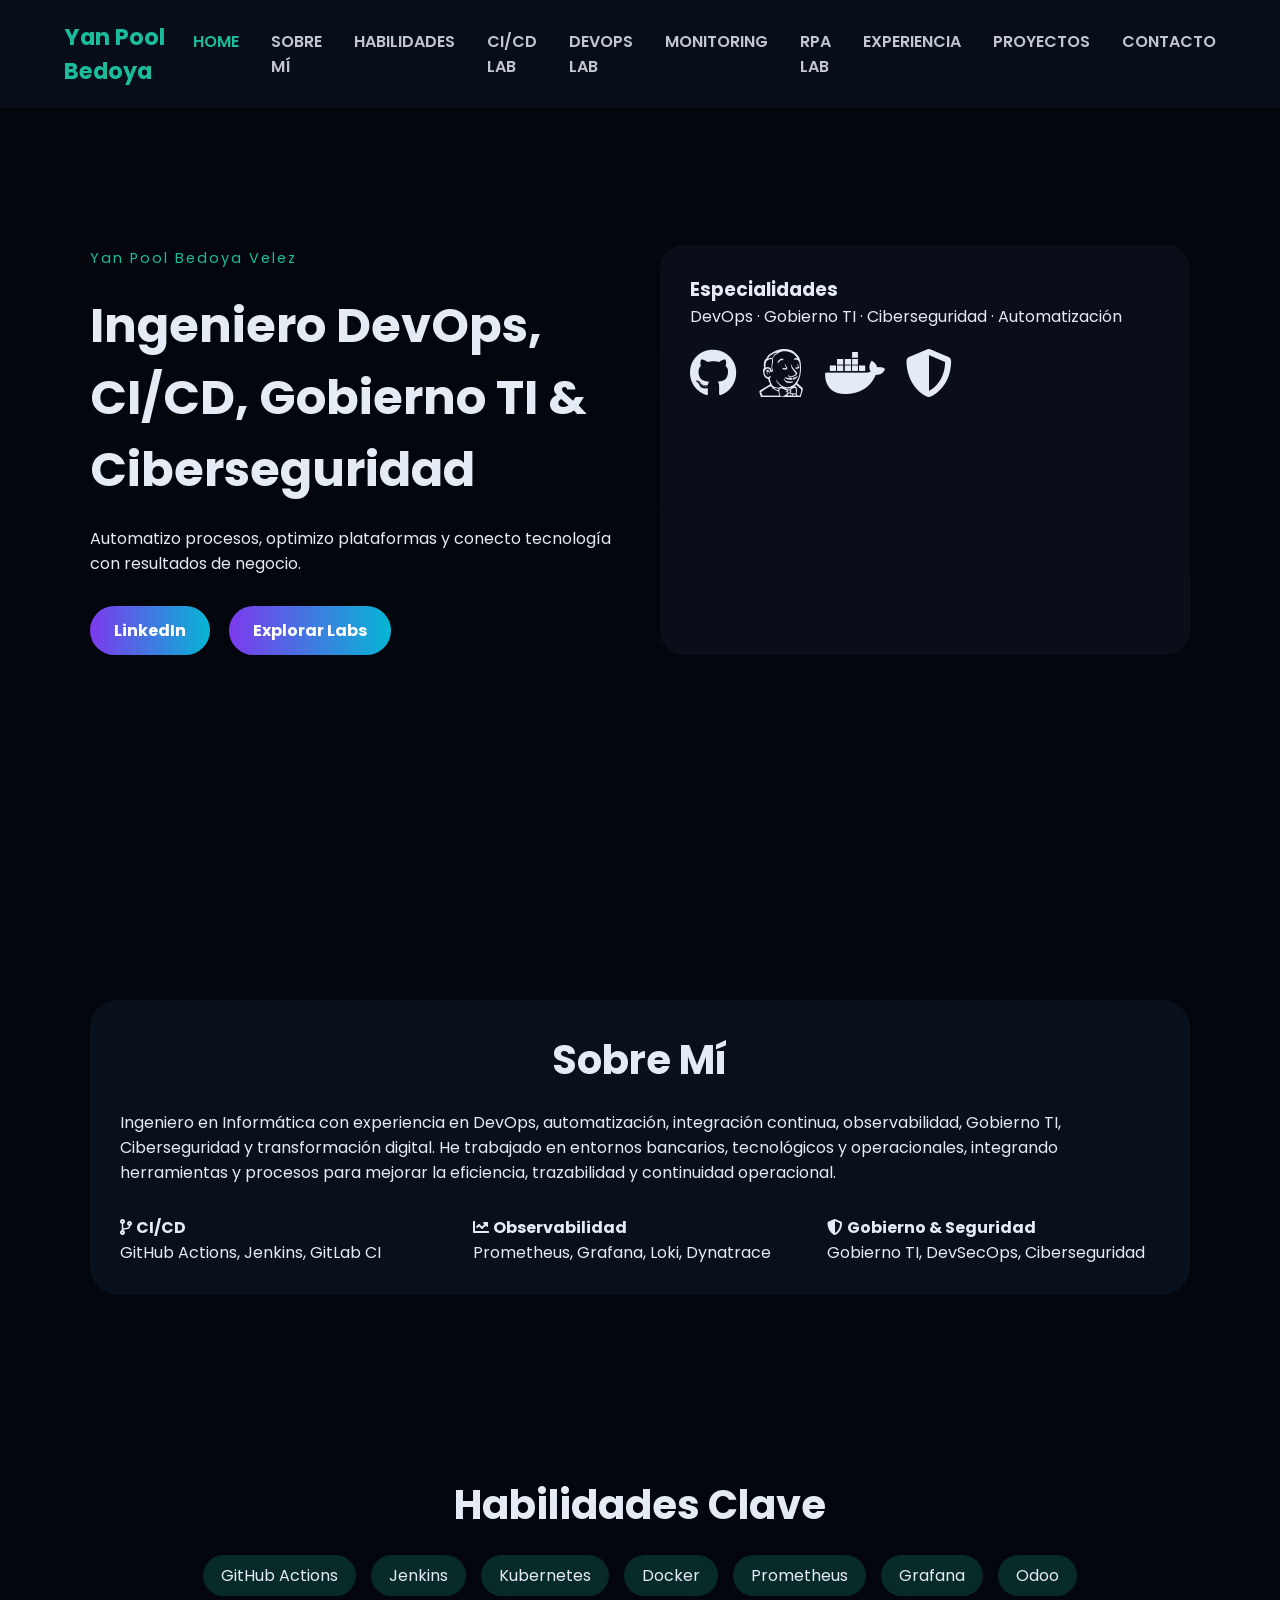
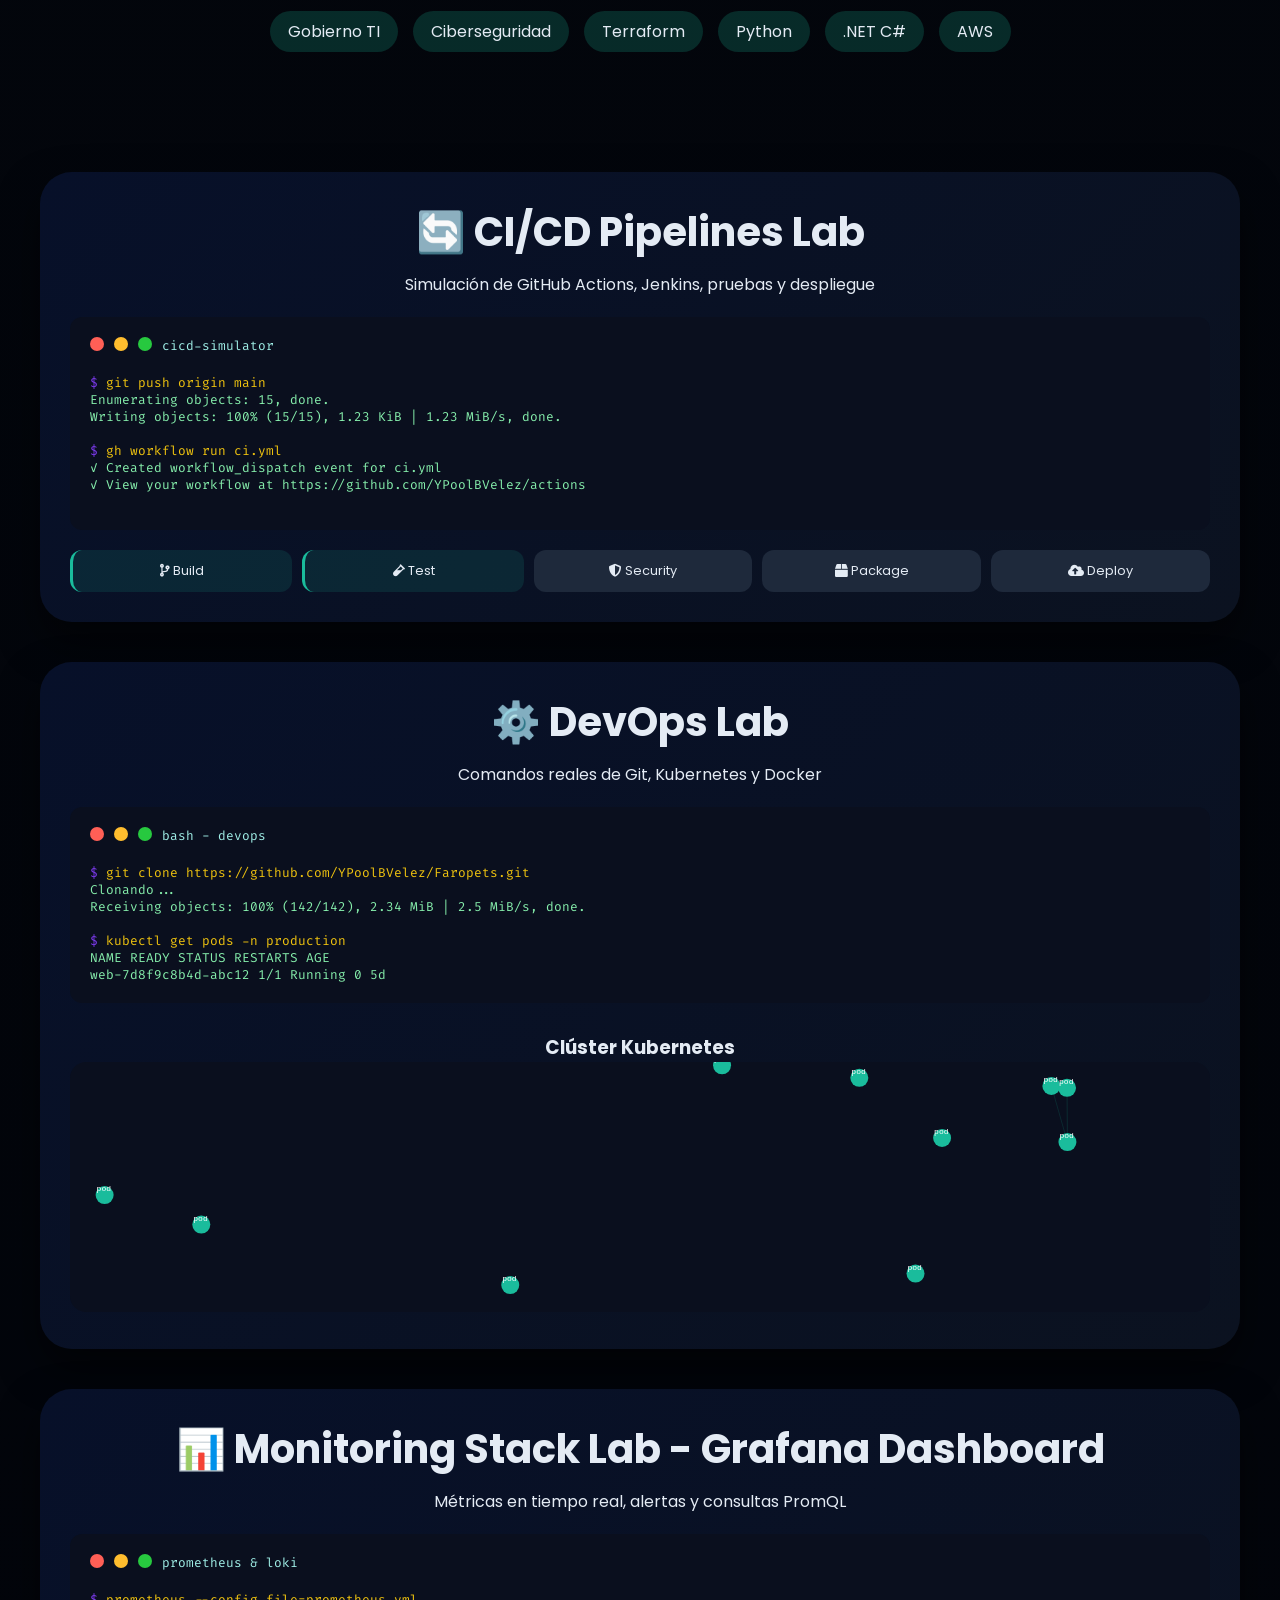
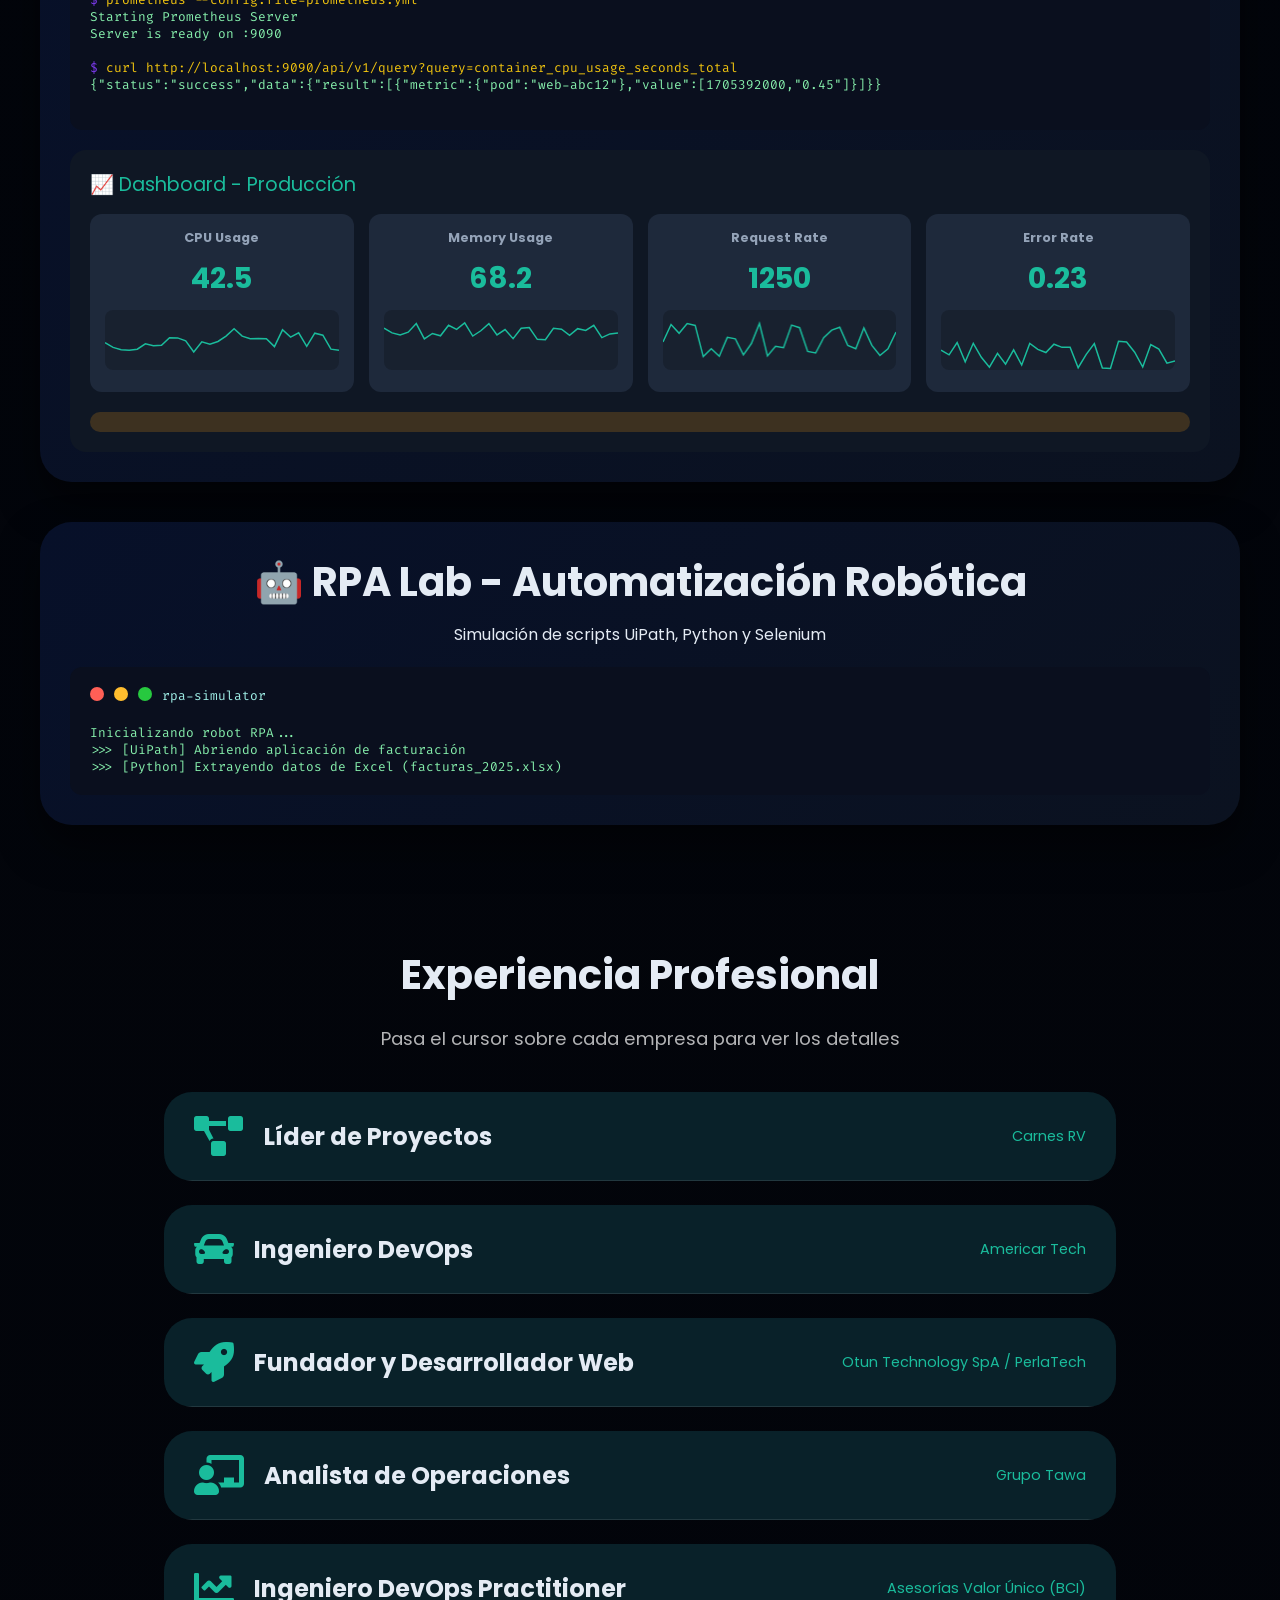
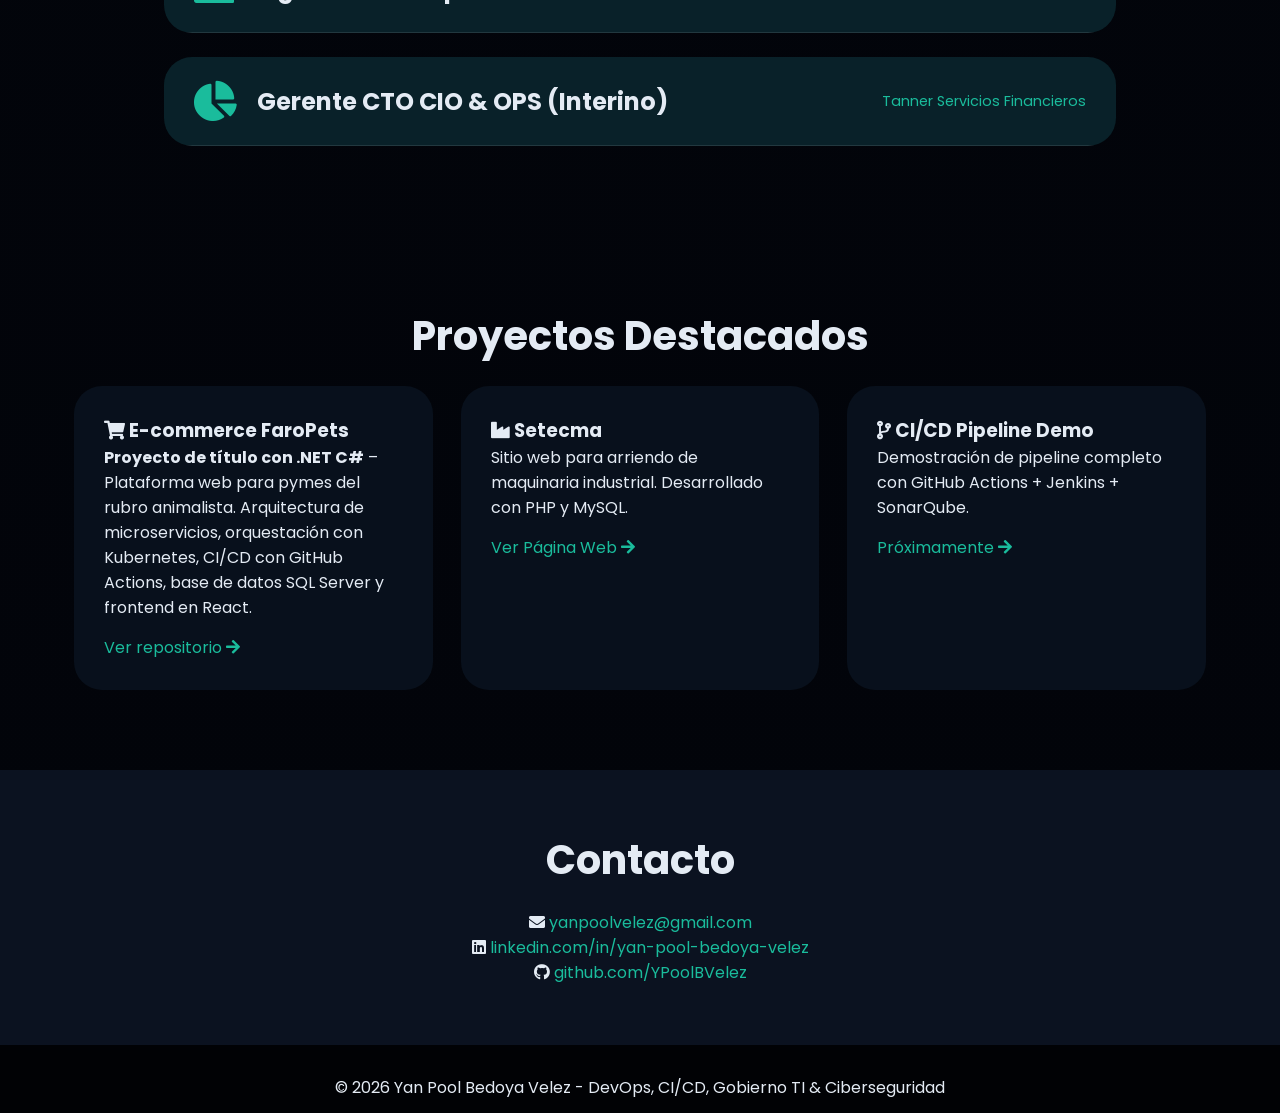
==== commit 39f35196: "Actualiza experiencia profesional más reciente: Carnes RV" ====
--- a/index.html
+++ b/index.html
@@ -3,11 +3,11 @@
 <head>
     <meta charset="UTF-8">
     <meta name="viewport" content="width=device-width, initial-scale=1.0">
-    <meta name="description" content="Portafolio de Yan Pool Bedoya, DevOps, CI/CD, Monitoring & RPA Engineer. Labs interactivos: Git, K8s, Docker, Prometheus/Grafana, RPA y pipelines CI/CD.">
-    <meta name="keywords" content="Yan Pool, DevOps, CI/CD, GitHub Actions, Jenkins, Prometheus, Grafana, RPA, Kubernetes, Docker, .NET">
+    <meta name="description" content="Portafolio de Yan Pool Bedoya, Ingeniero en Informática especializado en DevOps, CI/CD, Gobierno TI, Ciberseguridad, Monitoring, RPA y transformación digital.">
+    <meta name="keywords" content="Yan Pool, DevOps, CI/CD, GitHub Actions, Jenkins, Prometheus, Grafana, RPA, Kubernetes, Docker, Odoo, Gobierno TI, Ciberseguridad, .NET">
     <meta name="author" content="Yan Pool Bedoya Velez">
-    <meta property="og:title" content="Yan Pool Bedoya – DevOps, CI/CD, Monitoring & RPA Engineer">
-    <meta property="og:description" content="Labs interactivos: pipelines CI/CD, dashboards de monitoreo, RPA y comandos reales. Proyecto de título con .NET C#.">
+    <meta property="og:title" content="Yan Pool Bedoya – DevOps, CI/CD, Gobierno TI & Ciberseguridad">
+    <meta property="og:description" content="Portafolio profesional con experiencia en DevOps, automatización, Gobierno TI, Ciberseguridad, Odoo, observabilidad y transformación digital.">
     <meta property="og:type" content="website">
     <meta property="og:url" content="https://ypoolbvelez.github.io">
     <script type="application/ld+json">
@@ -15,11 +15,11 @@
       "@context": "https://schema.org",
       "@type": "Person",
       "name": "Yan Pool Bedoya Velez",
-      "jobTitle": "DevOps, CI/CD, Monitoring & RPA Engineer",
-      "skills": "Kubernetes, Docker, Git, GitHub Actions, Jenkins, Prometheus, Grafana, RPA, .NET C#, AWS"
+      "jobTitle": "Ingeniero en Informática | DevOps, Gobierno TI & Ciberseguridad",
+      "skills": "Kubernetes, Docker, Git, GitHub Actions, Jenkins, Prometheus, Grafana, RPA, Odoo, Gobierno TI, Ciberseguridad, .NET C#, AWS"
     }
     </script>
-    <title>Yan Pool Bedoya – DevOps, CI/CD, Monitoring & RPA Engineer | Labs interactivos</title>
+    <title>Yan Pool Bedoya – DevOps, CI/CD, Gobierno TI & Ciberseguridad</title>
     <link rel="stylesheet" href="style.css">
     <link href="https://fonts.googleapis.com/css2?family=Roboto:wght@400;700&family=Poppins:wght@300;600&family=Fira+Code:wght@400;600&display=swap" rel="stylesheet">
     <link rel="stylesheet" href="https://cdnjs.cloudflare.com/ajax/libs/font-awesome/5.15.4/css/all.min.css">
@@ -50,8 +50,8 @@
             <div class="hero-container">
                 <div class="hero-text">
                     <span class="eyebrow">Yan Pool Bedoya Velez</span>
-                    <h1>Ingeniero DevOps, CI/CD, Monitoring & RPA</h1>
-                    <p>Automatizo pipelines, construyo dashboards y orquesto infraestructura.</p>
+                    <h1>Ingeniero DevOps, CI/CD, Gobierno TI & Ciberseguridad</h1>
+                    <p>Automatizo procesos, optimizo plataformas y conecto tecnología con resultados de negocio.</p>
                     <div class="hero-buttons">
                         <a class="btn" href="https://www.linkedin.com/in/yan-pool-bedoya-velez/" target="_blank">LinkedIn</a>
                         <a class="btn" href="#cicd-lab">Explorar Labs</a>
@@ -59,12 +59,12 @@
                 </div>
                 <div class="hero-icons">
                     <h3>Especialidades</h3>
-                    <p>CI/CD · Observabilidad · RPA · Cloud Native</p>
+                    <p>DevOps · Gobierno TI · Ciberseguridad · Automatización</p>
                     <div class="icon-group">
                         <i class="fab fa-github fa-3x"></i>
                         <i class="fab fa-jenkins fa-3x"></i>
                         <i class="fab fa-docker fa-3x"></i>
-                        <i class="fas fa-chart-line fa-3x"></i>
+                        <i class="fas fa-shield-alt fa-3x"></i>
                     </div>
                 </div>
             </div>
@@ -73,11 +73,11 @@
         <section id="about">
             <div class="about-card">
                 <h2>Sobre Mí</h2>
-                <p>Ingeniero DevOps con pasión por la automatización, pipelines CI/CD y observabilidad. He reducido incidentes en 55% y acelerado despliegues en 60% mediante GitHub Actions, Jenkins, contenedores, dashboards de monitoreo y RPA. Experto en integración continua, entrega continua y despliegue automatizado.</p>
+                <p>Ingeniero en Informática con experiencia en DevOps, automatización, integración continua, observabilidad, Gobierno TI, Ciberseguridad y transformación digital. He trabajado en entornos bancarios, tecnológicos y operacionales, integrando herramientas y procesos para mejorar la eficiencia, trazabilidad y continuidad operacional.</p>
                 <div class="about-grid">
                     <div><i class="fas fa-code-branch"></i> <strong>CI/CD</strong><br>GitHub Actions, Jenkins, GitLab CI</div>
-                    <div><i class="fas fa-chart-line"></i> <strong>Observabilidad</strong><br>Prometheus, Grafana, Loki</div>
-                    <div><i class="fas fa-robot"></i> <strong>RPA</strong><br>UiPath, Python, Selenium</div>
+                    <div><i class="fas fa-chart-line"></i> <strong>Observabilidad</strong><br>Prometheus, Grafana, Loki, Dynatrace</div>
+                    <div><i class="fas fa-shield-alt"></i> <strong>Gobierno & Seguridad</strong><br>Gobierno TI, DevSecOps, Ciberseguridad</div>
                 </div>
             </div>
         </section>
@@ -85,90 +85,31 @@
         <section id="skills">
             <h2>Habilidades Clave</h2>
             <div class="skills-container">
-                <span class="skill-tag">GitHub Actions</span>
-                <span class="skill-tag">Jenkins</span>
-                <span class="skill-tag">Kubernetes</span>
-                <span class="skill-tag">Docker</span>
-                <span class="skill-tag">Prometheus</span>
-                <span class="skill-tag">Grafana</span>
-                <span class="skill-tag">RPA (UiPath)</span>
-                <span class="skill-tag">Python</span>
-                <span class="skill-tag">.NET C#</span>
-                <span class="skill-tag">AWS</span>
+                <span class="skill-tag">GitHub Actions</span><span class="skill-tag">Jenkins</span><span class="skill-tag">Kubernetes</span><span class="skill-tag">Docker</span><span class="skill-tag">Prometheus</span><span class="skill-tag">Grafana</span><span class="skill-tag">Odoo</span><span class="skill-tag">Gobierno TI</span><span class="skill-tag">Ciberseguridad</span><span class="skill-tag">Terraform</span><span class="skill-tag">Python</span><span class="skill-tag">.NET C#</span><span class="skill-tag">AWS</span>
             </div>
         </section>
 
-        <!-- CI/CD LAB -->
         <section id="cicd-lab" class="terminal-card">
-            <h2>🔄 CI/CD Pipelines Lab</h2>
-            <p>Simulación de GitHub Actions, Jenkins, pruebas y despliegue</p>
-            <div class="terminal-window">
-                <div class="terminal-header">
-                    <div class="terminal-dot"></div><div class="terminal-dot"></div><div class="terminal-dot"></div>
-                    <span>cicd-simulator</span>
-                </div>
-                <div id="cicd-terminal"></div>
-            </div>
-            <div class="pipeline-viz">
-                <div class="pipeline-stage" id="stage-build"><i class="fas fa-code-branch"></i> Build</div>
-                <div class="pipeline-stage" id="stage-test"><i class="fas fa-vial"></i> Test</div>
-                <div class="pipeline-stage" id="stage-scan"><i class="fas fa-shield-alt"></i> Security</div>
-                <div class="pipeline-stage" id="stage-package"><i class="fas fa-box"></i> Package</div>
-                <div class="pipeline-stage" id="stage-deploy"><i class="fas fa-cloud-upload-alt"></i> Deploy</div>
-            </div>
+            <h2>🔄 CI/CD Pipelines Lab</h2><p>Simulación de GitHub Actions, Jenkins, pruebas y despliegue</p>
+            <div class="terminal-window"><div class="terminal-header"><div class="terminal-dot"></div><div class="terminal-dot"></div><div class="terminal-dot"></div><span>cicd-simulator</span></div><div id="cicd-terminal"></div></div>
+            <div class="pipeline-viz"><div class="pipeline-stage" id="stage-build"><i class="fas fa-code-branch"></i> Build</div><div class="pipeline-stage" id="stage-test"><i class="fas fa-vial"></i> Test</div><div class="pipeline-stage" id="stage-scan"><i class="fas fa-shield-alt"></i> Security</div><div class="pipeline-stage" id="stage-package"><i class="fas fa-box"></i> Package</div><div class="pipeline-stage" id="stage-deploy"><i class="fas fa-cloud-upload-alt"></i> Deploy</div></div>
         </section>
 
-        <!-- DevOps LAB -->
         <section id="devops-lab" class="terminal-card">
-            <h2>⚙️ DevOps Lab</h2>
-            <p>Comandos reales de Git, Kubernetes y Docker</p>
-            <div class="terminal-window">
-                <div class="terminal-header">
-                    <div class="terminal-dot"></div><div class="terminal-dot"></div><div class="terminal-dot"></div>
-                    <span>bash - devops</span>
-                </div>
-                <div id="devops-terminal"></div>
-            </div>
-            <div class="cluster-viz">
-                <h3>Clúster Kubernetes</h3>
-                <canvas id="k8sCanvas" width="800" height="250"></canvas>
-            </div>
+            <h2>⚙️ DevOps Lab</h2><p>Comandos reales de Git, Kubernetes y Docker</p>
+            <div class="terminal-window"><div class="terminal-header"><div class="terminal-dot"></div><div class="terminal-dot"></div><div class="terminal-dot"></div><span>bash - devops</span></div><div id="devops-terminal"></div></div>
+            <div class="cluster-viz"><h3>Clúster Kubernetes</h3><canvas id="k8sCanvas" width="800" height="250"></canvas></div>
         </section>
 
-        <!-- Monitoring LAB -->
         <section id="monitoring-lab" class="terminal-card">
-            <h2>📊 Monitoring Stack Lab - Grafana Dashboard</h2>
-            <p>Métricas en tiempo real, alertas y consultas PromQL</p>
-            <div class="terminal-window">
-                <div class="terminal-header">
-                    <div class="terminal-dot"></div><div class="terminal-dot"></div><div class="terminal-dot"></div>
-                    <span>prometheus & loki</span>
-                </div>
-                <div id="monitoring-terminal"></div>
-            </div>
-            <div class="dashboard">
-                <div class="dashboard-title">📈 Dashboard - Producción</div>
-                <div class="dashboard-grid">
-                    <div class="dashboard-panel"><h4>CPU Usage</h4><div class="value" id="cpuValue">42.5</div><canvas class="sparkline-canvas" id="cpuSpark"></canvas></div>
-                    <div class="dashboard-panel"><h4>Memory Usage</h4><div class="value" id="memValue">68.2</div><canvas class="sparkline-canvas" id="memSpark"></canvas></div>
-                    <div class="dashboard-panel"><h4>Request Rate</h4><div class="value" id="reqValue">1250</div><canvas class="sparkline-canvas" id="reqSpark"></canvas></div>
-                    <div class="dashboard-panel"><h4>Error Rate</h4><div class="value" id="errValue">0.23</div><canvas class="sparkline-canvas" id="errSpark"></canvas></div>
-                </div>
-                <div id="alert-banner"></div>
-            </div>
+            <h2>📊 Monitoring Stack Lab - Grafana Dashboard</h2><p>Métricas en tiempo real, alertas y consultas PromQL</p>
+            <div class="terminal-window"><div class="terminal-header"><div class="terminal-dot"></div><div class="terminal-dot"></div><div class="terminal-dot"></div><span>prometheus & loki</span></div><div id="monitoring-terminal"></div></div>
+            <div class="dashboard"><div class="dashboard-title">📈 Dashboard - Producción</div><div class="dashboard-grid"><div class="dashboard-panel"><h4>CPU Usage</h4><div class="value" id="cpuValue">42.5</div><canvas class="sparkline-canvas" id="cpuSpark"></canvas></div><div class="dashboard-panel"><h4>Memory Usage</h4><div class="value" id="memValue">68.2</div><canvas class="sparkline-canvas" id="memSpark"></canvas></div><div class="dashboard-panel"><h4>Request Rate</h4><div class="value" id="reqValue">1250</div><canvas class="sparkline-canvas" id="reqSpark"></canvas></div><div class="dashboard-panel"><h4>Error Rate</h4><div class="value" id="errValue">0.23</div><canvas class="sparkline-canvas" id="errSpark"></canvas></div></div><div id="alert-banner"></div></div>
         </section>
 
-        <!-- RPA LAB -->
         <section id="rpa-lab" class="terminal-card">
-            <h2>🤖 RPA Lab - Automatización Robótica</h2>
-            <p>Simulación de scripts UiPath, Python y Selenium</p>
-            <div class="rpa-terminal">
-                <div class="terminal-header">
-                    <div class="terminal-dot"></div><div class="terminal-dot"></div><div class="terminal-dot"></div>
-                    <span>rpa-simulator</span>
-                </div>
-                <div id="rpa-output"></div>
-            </div>
+            <h2>🤖 RPA Lab - Automatización Robótica</h2><p>Simulación de scripts UiPath, Python y Selenium</p>
+            <div class="rpa-terminal"><div class="terminal-header"><div class="terminal-dot"></div><div class="terminal-dot"></div><div class="terminal-dot"></div><span>rpa-simulator</span></div><div id="rpa-output"></div></div>
         </section>
 
         <!-- Experiencia profesional -->
@@ -176,38 +117,24 @@
             <h2>Experiencia Profesional</h2>
             <p class="section-subtitle">Pasa el cursor sobre cada empresa para ver los detalles</p>
             <div class="timeline">
-                <!-- Las 5 experiencias con iconos y hover (se muestran igual que antes) -->
-                <div class="experience-card"><div class="exp-header"><i class="fas fa-car"></i><h3>Ingeniero DevOps</h3><span class="company">Americar Tech</span></div><div class="exp-details"><ul><li>Automaticé pipelines CI/CD en AWS con Docker, Kubernetes, Bitbucket y Terraform, acelerando despliegues en 60%.</li><li>Fortalecí observabilidad y autoescalado con Kubernetes y Helm para sostener 99.9% de disponibilidad.</li></ul><div class="exp-date">Jun 2025 - Sept 2025 | Santiago, Chile</div></div></div>
-                <div class="experience-card"><div class="exp-header"><i class="fas fa-rocket"></i><h3>Fundador y Desarrollador Web</h3><span class="company">Emprendimiento Propio</span></div><div class="exp-details"><ul><li>Mejoré el flujo de usuario y conversión en e-commerce.</li><li>Optimicé despliegues con GitHub Actions y contenedores.</li></ul><div class="exp-date">Mar 2025 - Presente | Santiago, Chile</div></div></div>
+                <div class="experience-card"><div class="exp-header"><i class="fas fa-project-diagram"></i><h3>Líder de Proyectos</h3><span class="company">Carnes RV</span></div><div class="exp-details"><ul><li>Lideré el levantamiento y análisis de requerimientos para la evolución de procesos y sistemas de la organización.</li><li>Impulsé la implementación de Odoo V19, conectando necesidades de negocio con procesos de gestión y operación.</li><li>Participé en iniciativas de Gobierno TI y Ciberseguridad, evaluando soporte tecnológico, continuidad operacional, respaldos, seguridad y gestión de proveedores.</li></ul><div class="exp-date">Jul 2026 - Oct 2026 | Santiago, Chile</div></div></div>
+                <div class="experience-card"><div class="exp-header"><i class="fas fa-car"></i><h3>Ingeniero DevOps</h3><span class="company">Americar Tech</span></div><div class="exp-details"><ul><li>Automaticé pipelines CI/CD en AWS con Docker, Kubernetes, Bitbucket y Terraform, acelerando despliegues.</li><li>Fortalecí observabilidad y autoescalado con Kubernetes y Helm.</li></ul><div class="exp-date">Jun 2025 - Sept 2025 | Santiago, Chile</div></div></div>
+                <div class="experience-card"><div class="exp-header"><i class="fas fa-rocket"></i><h3>Fundador y Desarrollador Web</h3><span class="company">Otun Technology SpA / PerlaTech</span></div><div class="exp-details"><ul><li>Desarrollo de soluciones digitales, automatización, sitios web, Odoo, DevOps & Cloud y ciberseguridad para empresas.</li><li>Diseño e implementación de soluciones orientadas a mejorar procesos, presencia digital y eficiencia operacional.</li></ul><div class="exp-date">Abr 2025 - Presente | Santiago, Chile</div></div></div>
                 <div class="experience-card"><div class="exp-header"><i class="fas fa-chalkboard-teacher"></i><h3>Analista de Operaciones</h3><span class="company">Grupo Tawa</span></div><div class="exp-details"><ul><li>Coordiné proyectos operativos para Samsung.</li><li>Implementé POS y gestión de proveedores.</li></ul><div class="exp-date">Oct 2024 - Mar 2025 | Santiago, Chile</div></div></div>
-                <div class="experience-card"><div class="exp-header"><i class="fas fa-chart-line"></i><h3>Ingeniero DevOps Practitioner</h3><span class="company">Asesorías Valor Único (BCI)</span></div><div class="exp-details"><ul><li>Lideré pipelines con Jenkins, GitHub Actions y DevSecOps.</li><li>Integré Veracode y cumplimiento regulatorio.</li></ul><div class="exp-date">May 2023 - Jul 2024 | Santiago, Chile</div></div></div>
-                <div class="experience-card"><div class="exp-header"><i class="fas fa-chart-pie"></i><h3>Gerente CTO CIO & OPS (Interino)</h3><span class="company">Tanner Servicios Financieros</span></div><div class="exp-details"><ul><li>Migración CMDB con macros y SQL.</li><li>Dashboards Power BI para toma de decisiones.</li></ul><div class="exp-date">Sep 2022 - Nov 2022 | Santiago, Chile</div></div></div>
+                <div class="experience-card"><div class="exp-header"><i class="fas fa-chart-line"></i><h3>Ingeniero DevOps Practitioner</h3><span class="company">Asesorías Valor Único (BCI)</span></div><div class="exp-details"><ul><li>Lideré pipelines con Jenkins, GitHub Actions y prácticas DevSecOps.</li><li>Integré Veracode y procesos de cumplimiento, participando además en la migración de más de 300.000 repositorios desde Bitbucket hacia GitHub.</li></ul><div class="exp-date">May 2023 - Jul 2024 | Santiago, Chile</div></div></div>
+                <div class="experience-card"><div class="exp-header"><i class="fas fa-chart-pie"></i><h3>Gerente CTO CIO & OPS (Interino)</h3><span class="company">Tanner Servicios Financieros</span></div><div class="exp-details"><ul><li>Migración de información hacia CMDB mediante macros y SQL.</li><li>Desarrollo de dashboards para apoyar la toma de decisiones.</li></ul><div class="exp-date">Sep 2022 - Nov 2022 | Santiago, Chile</div></div></div>
             </div>
         </section>
 
-        <!-- Proyectos -->
         <section id="projects">
             <h2>Proyectos Destacados</h2>
             <div class="project-grid">
-                <div class="project">
-                    <h3><i class="fas fa-shopping-cart"></i> E-commerce FaroPets</h3>
-                    <p><strong>Proyecto de título con .NET C#</strong> – Plataforma web para pymes del rubro animalista. Arquitectura de microservicios, orquestación con Kubernetes, CI/CD con GitHub Actions, base de datos SQL Server y frontend en React.</p>
-                    <a href="https://github.com/YPoolBVelez/Faropets" target="_blank">Ver repositorio <i class="fas fa-arrow-right"></i></a>
-                </div>
-                <div class="project">
-                    <h3><i class="fas fa-industry"></i> Setecma</h3>
-                    <p>Sitio web para arriendo de maquinaria industrial. Desarrollado con PHP y MySQK.</p>
-                    <a href="https://setecma.cl" target="_blank">Ver Página Web <i class="fas fa-arrow-right"></i></a>
-                </div>
-                <div class="project">
-                    <h3><i class="fas fa-code-branch"></i> CI/CD Pipeline Demo</h3>
-                    <p>Demostración de pipeline completo con GitHub Actions + Jenkins + SonarQube.</p>
-                    <a href="https://github.com/YPoolBVelez/cicd-demo" target="_blank">Próximamente <i class="fas fa-arrow-right"></i></a>
-                </div>
+                <div class="project"><h3><i class="fas fa-shopping-cart"></i> E-commerce FaroPets</h3><p><strong>Proyecto de título con .NET C#</strong> – Plataforma web para pymes del rubro animalista. Arquitectura de microservicios, orquestación con Kubernetes, CI/CD con GitHub Actions, base de datos SQL Server y frontend en React.</p><a href="https://github.com/YPoolBVelez/Faropets" target="_blank">Ver repositorio <i class="fas fa-arrow-right"></i></a></div>
+                <div class="project"><h3><i class="fas fa-industry"></i> Setecma</h3><p>Sitio web para arriendo de maquinaria industrial. Desarrollado con PHP y MySQL.</p><a href="https://setecma.cl" target="_blank">Ver Página Web <i class="fas fa-arrow-right"></i></a></div>
+                <div class="project"><h3><i class="fas fa-code-branch"></i> CI/CD Pipeline Demo</h3><p>Demostración de pipeline completo con GitHub Actions + Jenkins + SonarQube.</p><a href="https://github.com/YPoolBVelez/cicd-demo" target="_blank">Próximamente <i class="fas fa-arrow-right"></i></a></div>
             </div>
         </section>
 
-        <!-- Contacto -->
         <section id="contact">
             <div class="contact-container">
                 <h2>Contacto</h2>
@@ -217,11 +144,8 @@
             </div>
         </section>
 
-        <footer>
-            <p>© <span id="year"></span> Yan Pool Bedoya Velez - DevOps, CI/CD, Monitoring & RPA Engineer</p>
-        </footer>
+        <footer><p>© <span id="year"></span> Yan Pool Bedoya Velez - DevOps, CI/CD, Gobierno TI & Ciberseguridad</p></footer>
     </div>
-
     <script src="script.js"></script>
 </body>
-</html>
+</html>
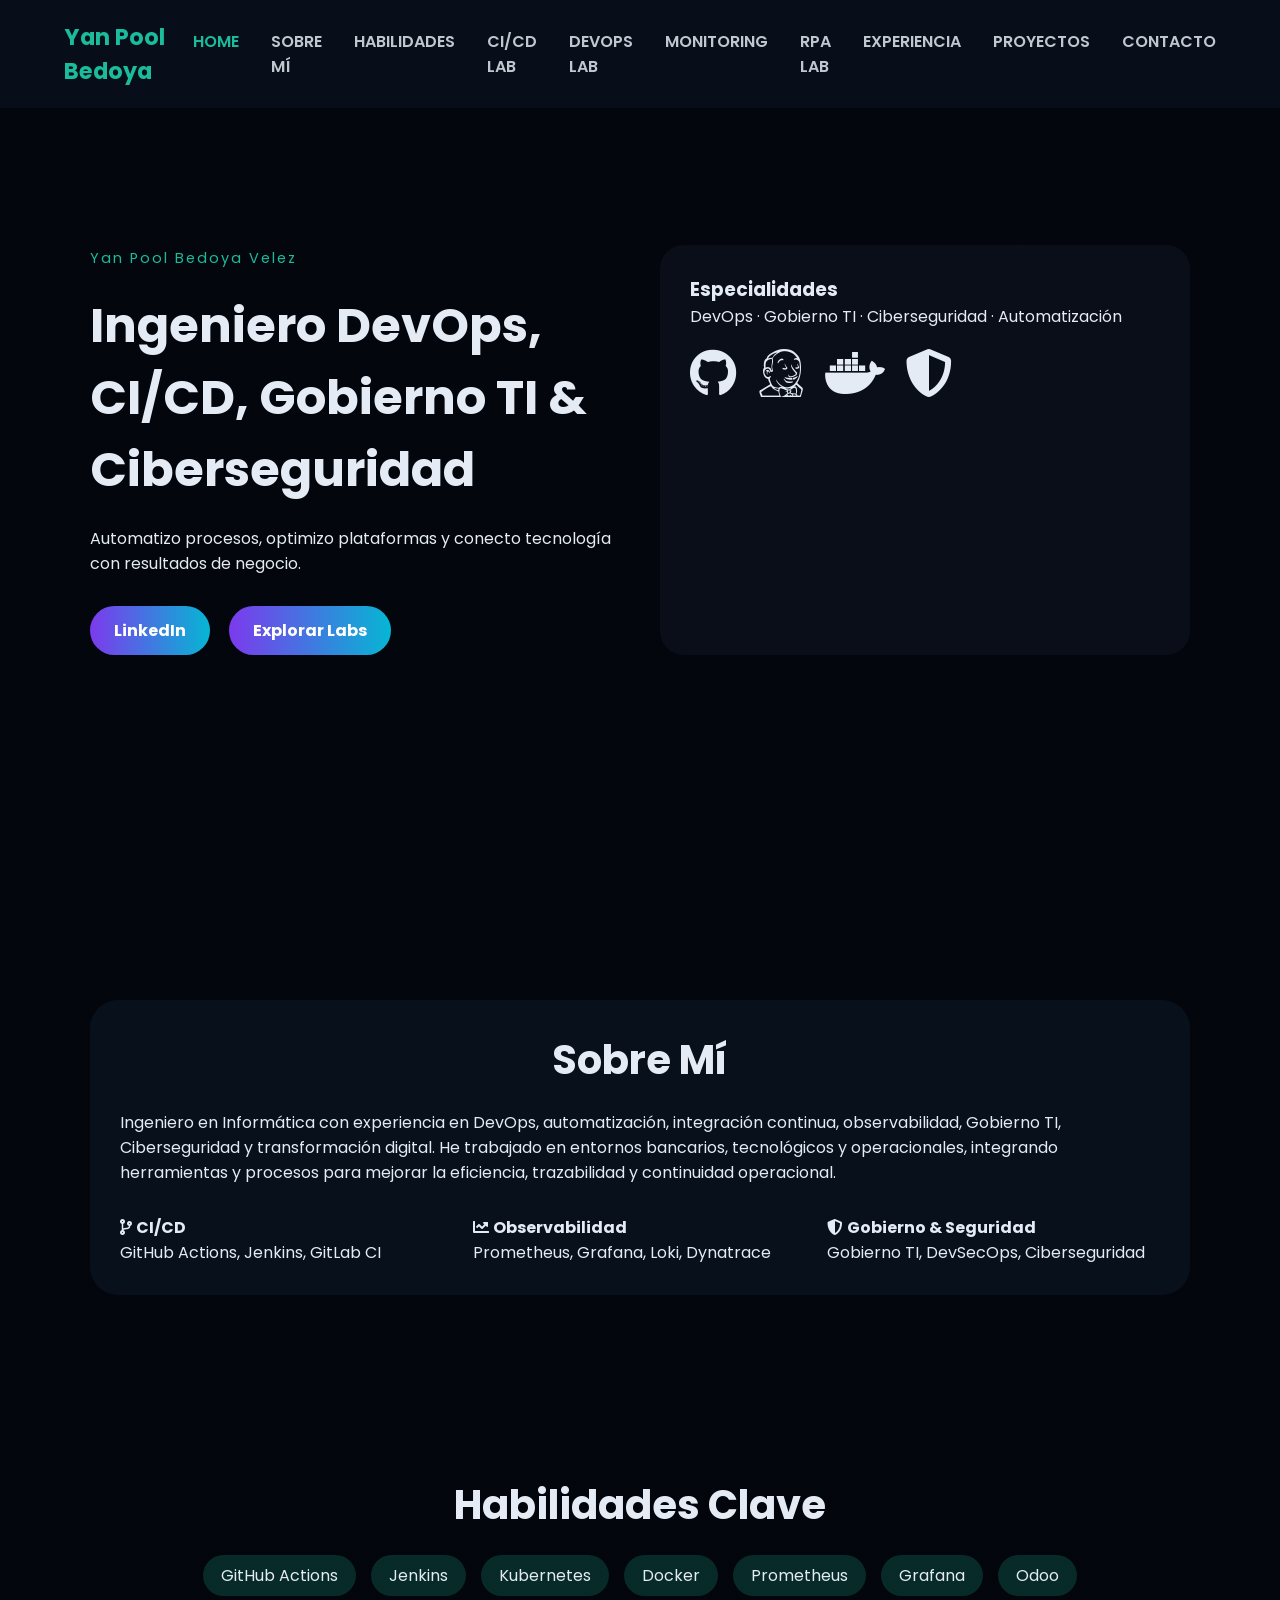
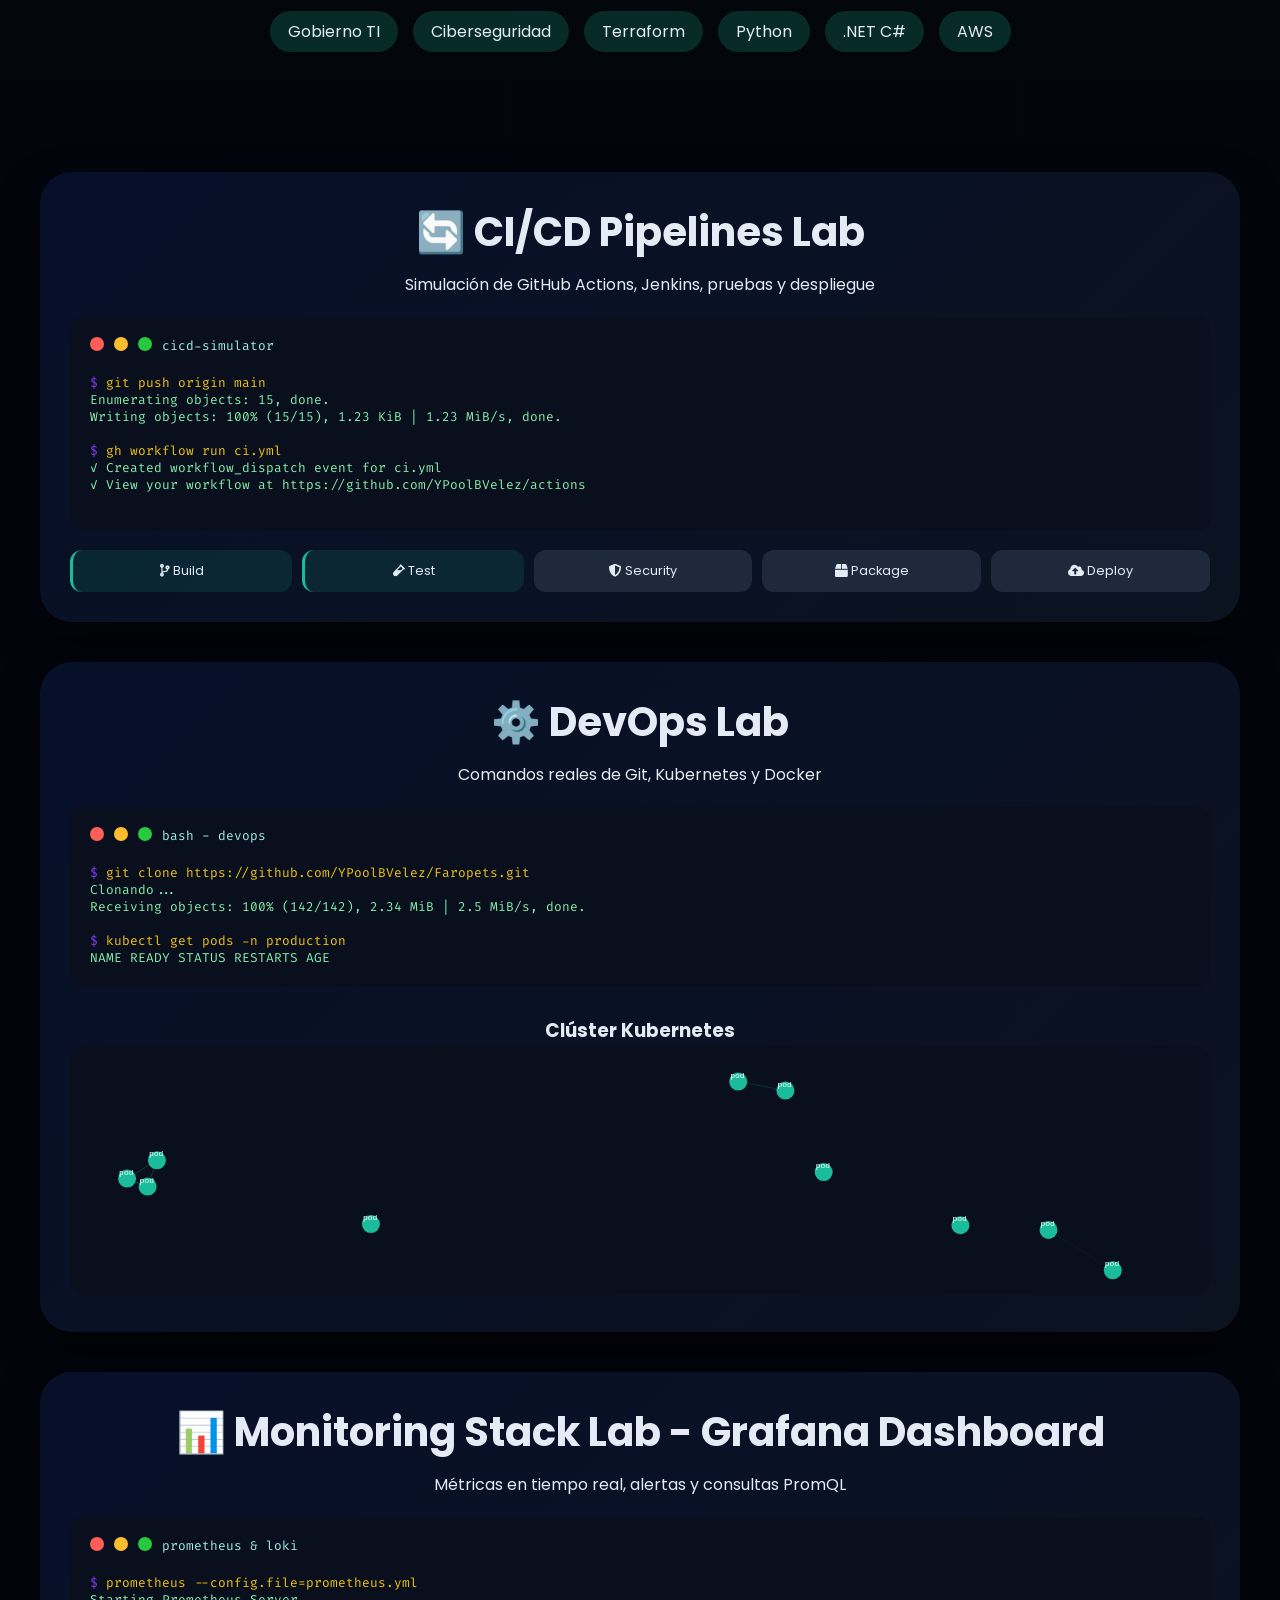
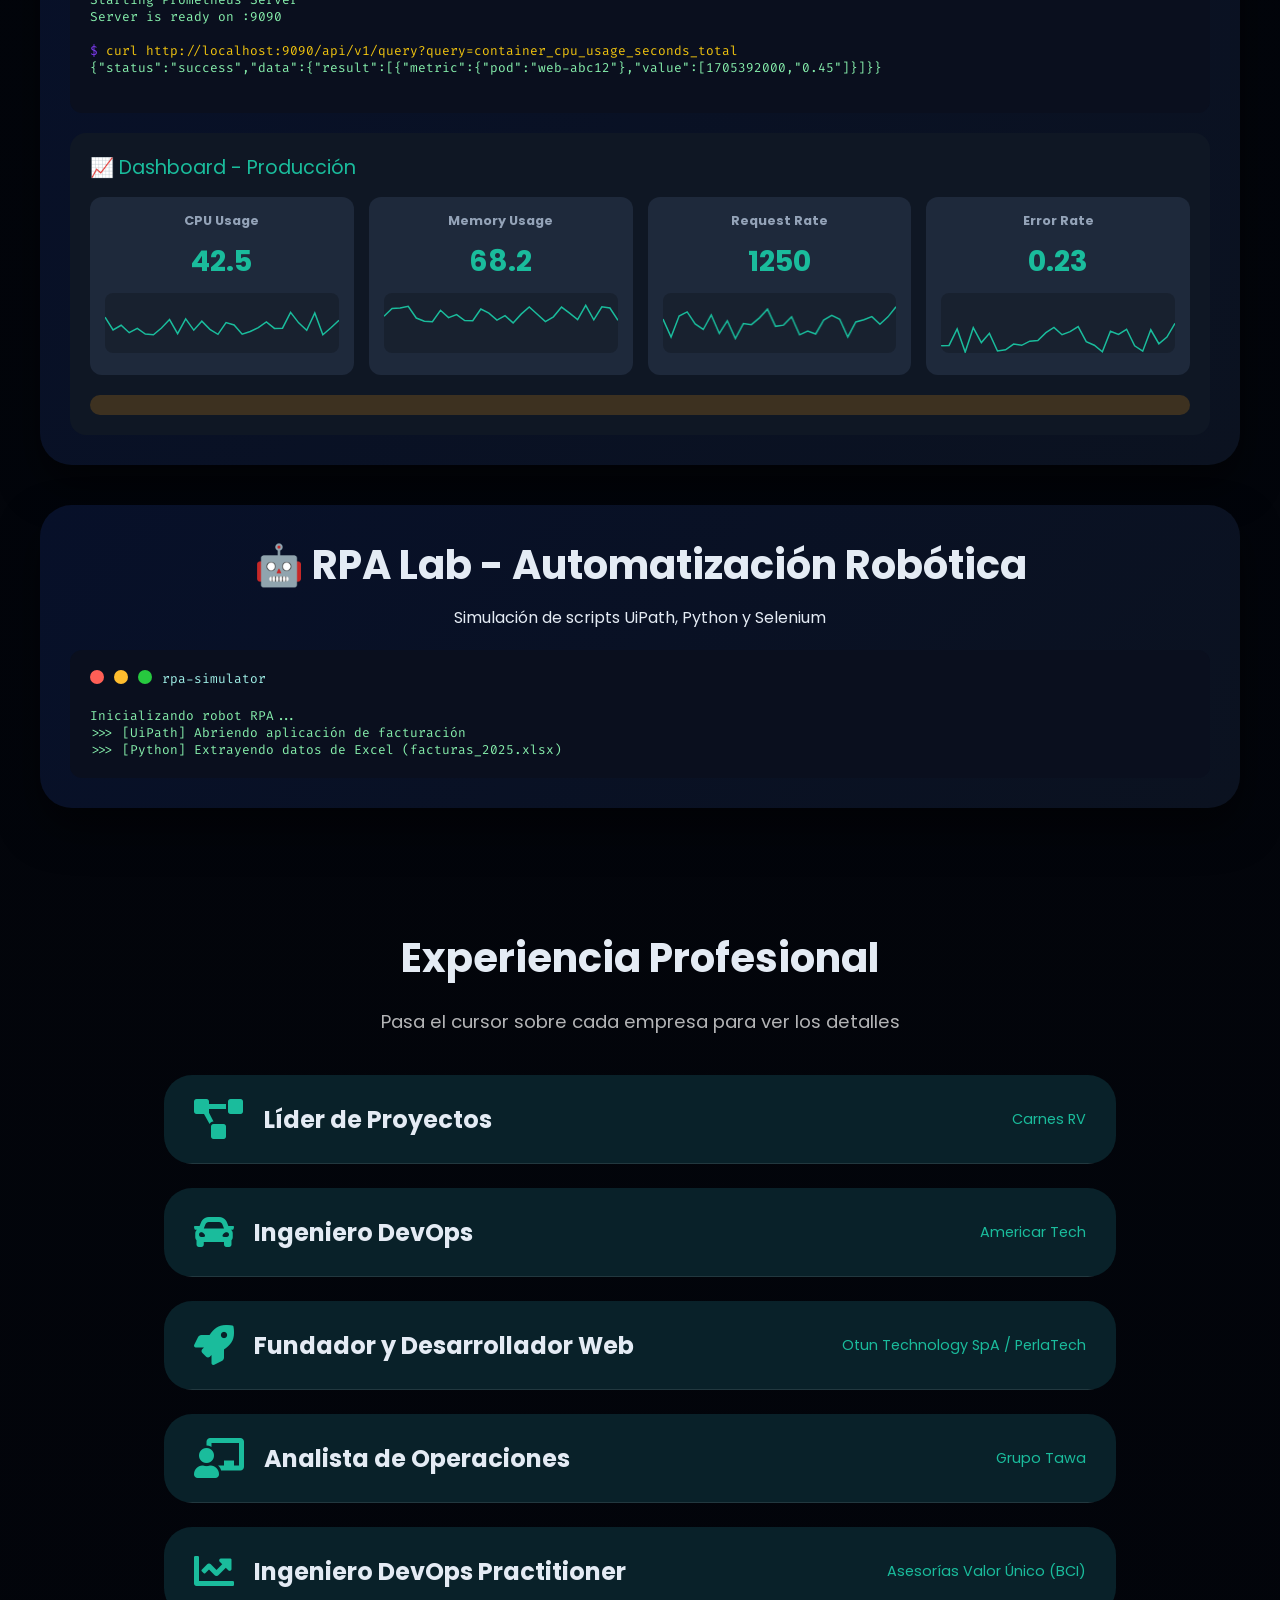
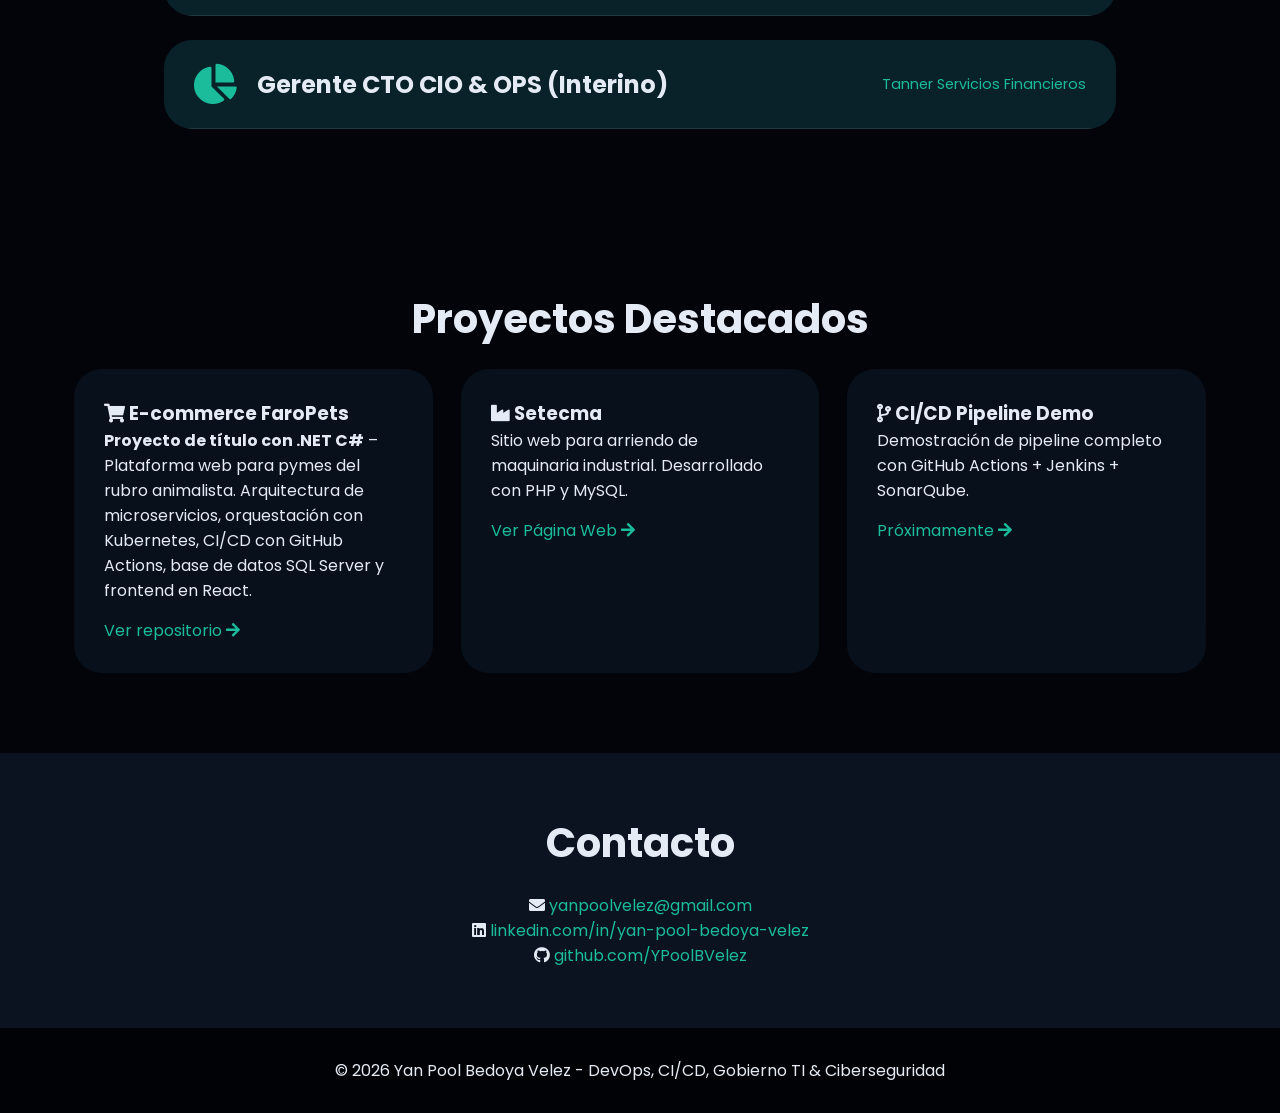
==== commit b1161203: "Actualiza experiencia Carnes RV y fecha objetivo de Go Live" ====
--- a/index.html
+++ b/index.html
@@ -117,7 +117,7 @@
             <h2>Experiencia Profesional</h2>
             <p class="section-subtitle">Pasa el cursor sobre cada empresa para ver los detalles</p>
             <div class="timeline">
-                <div class="experience-card"><div class="exp-header"><i class="fas fa-project-diagram"></i><h3>Líder de Proyectos</h3><span class="company">Carnes RV</span></div><div class="exp-details"><ul><li>Lideré el levantamiento y análisis de requerimientos para la evolución de procesos y sistemas de la organización.</li><li>Impulsé la implementación de Odoo V19, conectando necesidades de negocio con procesos de gestión y operación.</li><li>Participé en iniciativas de Gobierno TI y Ciberseguridad, evaluando soporte tecnológico, continuidad operacional, respaldos, seguridad y gestión de proveedores.</li></ul><div class="exp-date">Jul 2026 - Oct 2026 | Santiago, Chile</div></div></div>
+                <div class="experience-card"><div class="exp-header"><i class="fas fa-project-diagram"></i><h3>Líder de Proyectos</h3><span class="company">Carnes RV</span></div><div class="exp-details"><ul><li>Lideré el levantamiento y análisis de requerimientos para la evolución de procesos y sistemas de la organización.</li><li>Impulsé la implementación de Odoo V19, conectando necesidades de negocio con procesos de gestión y operación, con Go Live planificado para enero de 2027.</li><li>Participé en iniciativas de Gobierno TI y Ciberseguridad, evaluando soporte tecnológico, continuidad operacional, respaldos, seguridad y gestión de proveedores.</li></ul><div class="exp-date">Jul 2026 - Oct 2026 | Santiago, Chile</div></div></div>
                 <div class="experience-card"><div class="exp-header"><i class="fas fa-car"></i><h3>Ingeniero DevOps</h3><span class="company">Americar Tech</span></div><div class="exp-details"><ul><li>Automaticé pipelines CI/CD en AWS con Docker, Kubernetes, Bitbucket y Terraform, acelerando despliegues.</li><li>Fortalecí observabilidad y autoescalado con Kubernetes y Helm.</li></ul><div class="exp-date">Jun 2025 - Sept 2025 | Santiago, Chile</div></div></div>
                 <div class="experience-card"><div class="exp-header"><i class="fas fa-rocket"></i><h3>Fundador y Desarrollador Web</h3><span class="company">Otun Technology SpA / PerlaTech</span></div><div class="exp-details"><ul><li>Desarrollo de soluciones digitales, automatización, sitios web, Odoo, DevOps & Cloud y ciberseguridad para empresas.</li><li>Diseño e implementación de soluciones orientadas a mejorar procesos, presencia digital y eficiencia operacional.</li></ul><div class="exp-date">Abr 2025 - Presente | Santiago, Chile</div></div></div>
                 <div class="experience-card"><div class="exp-header"><i class="fas fa-chalkboard-teacher"></i><h3>Analista de Operaciones</h3><span class="company">Grupo Tawa</span></div><div class="exp-details"><ul><li>Coordiné proyectos operativos para Samsung.</li><li>Implementé POS y gestión de proveedores.</li></ul><div class="exp-date">Oct 2024 - Mar 2025 | Santiago, Chile</div></div></div>
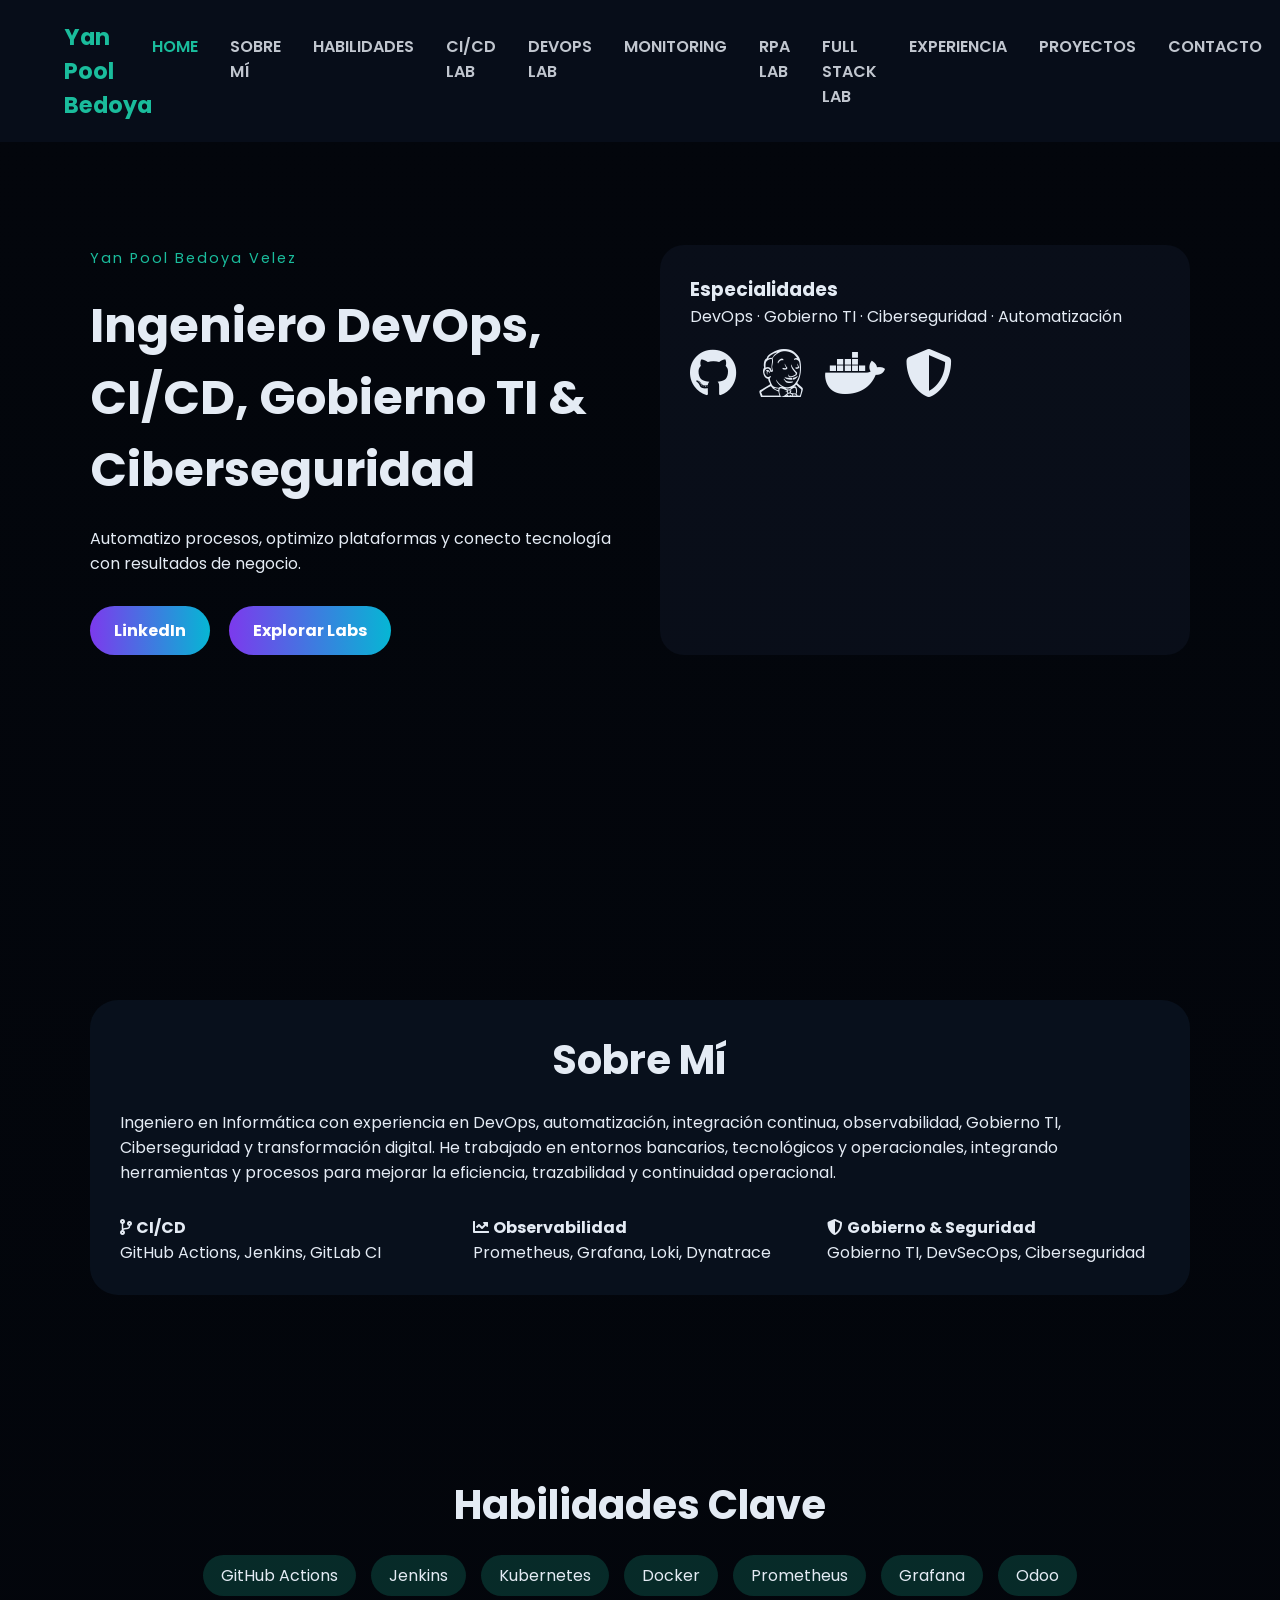
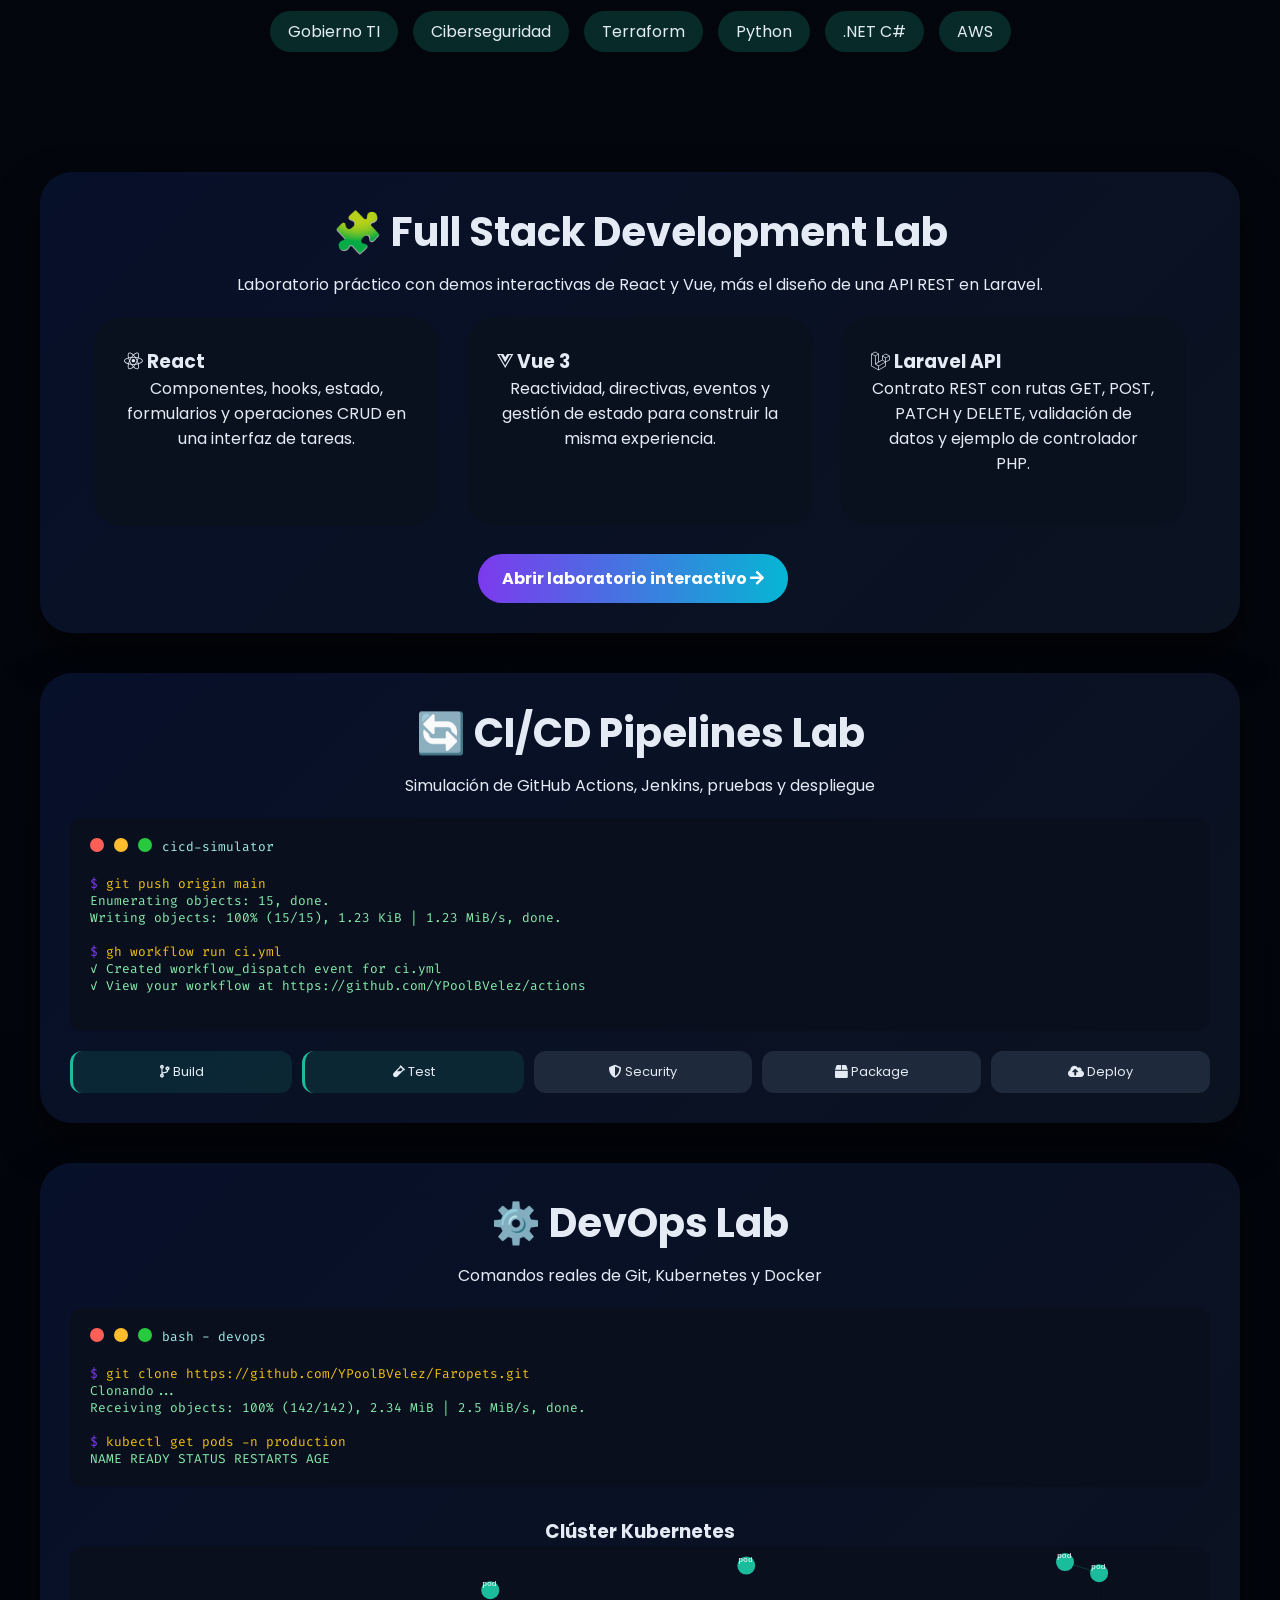
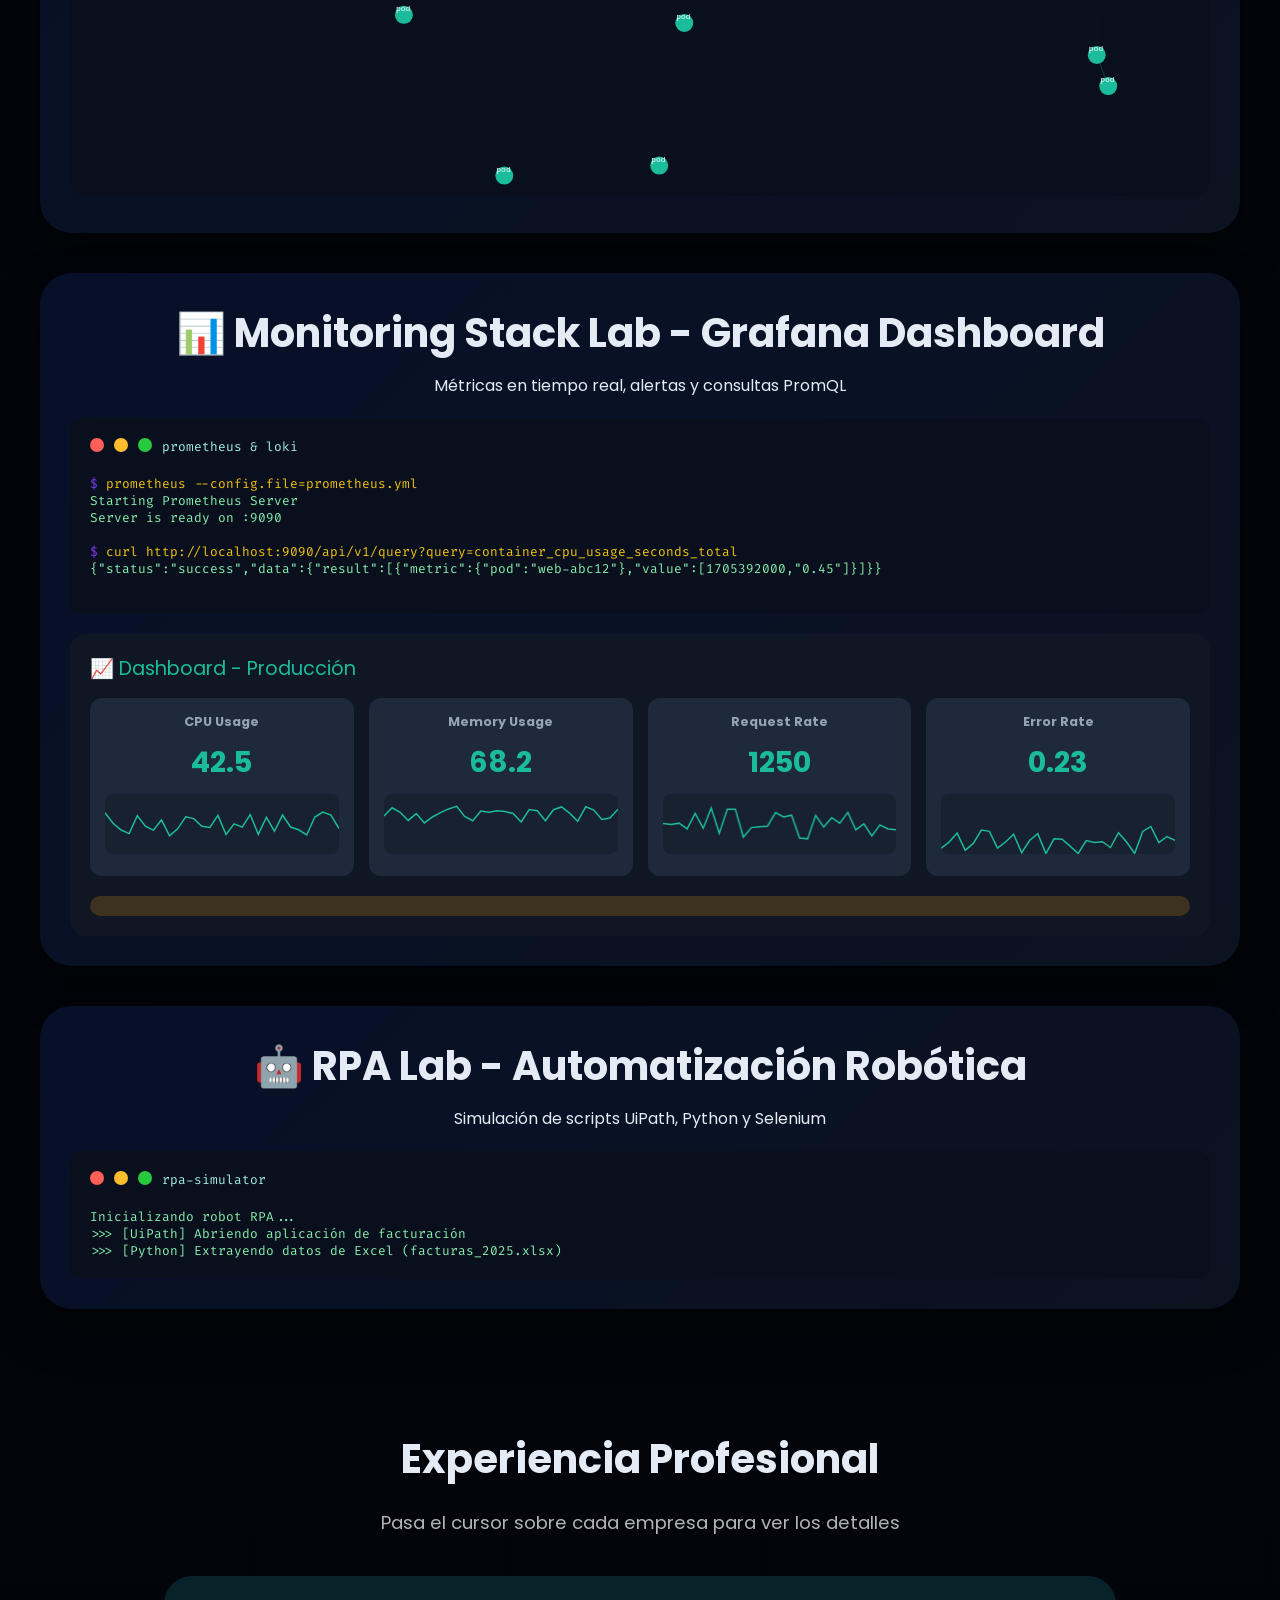
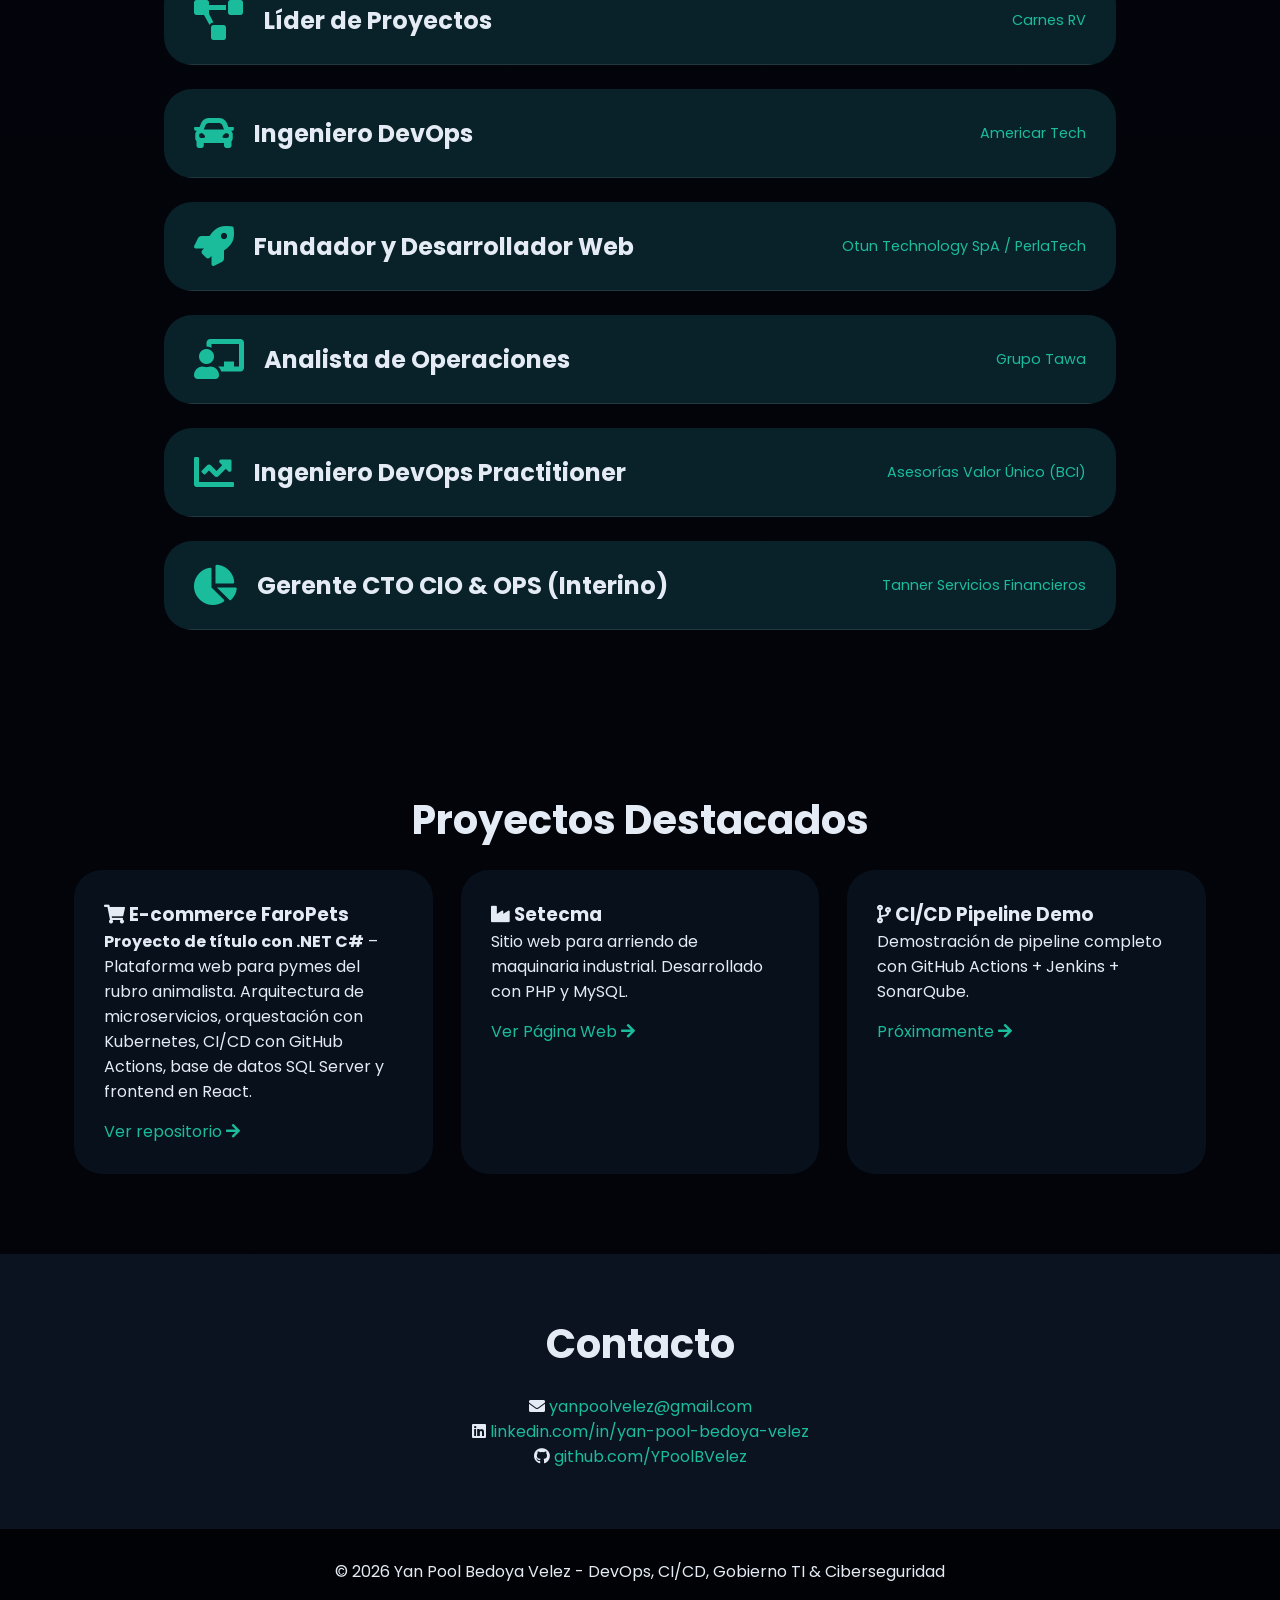
==== commit 0e312e64: "Show full-stack development lab in portfolio" ====
--- a/index.html
+++ b/index.html
@@ -39,6 +39,7 @@
                     <li><a href="#devops-lab">DevOps Lab</a></li>
                     <li><a href="#monitoring-lab">Monitoring</a></li>
                     <li><a href="#rpa-lab">RPA Lab</a></li>
+                    <li><a href="#fullstack-lab">Full Stack Lab</a></li>
                     <li><a href="#experience">Experiencia</a></li>
                     <li><a href="#projects">Proyectos</a></li>
                     <li><a href="#contact">Contacto</a></li>
@@ -86,6 +87,19 @@
             <h2>Habilidades Clave</h2>
             <div class="skills-container">
                 <span class="skill-tag">GitHub Actions</span><span class="skill-tag">Jenkins</span><span class="skill-tag">Kubernetes</span><span class="skill-tag">Docker</span><span class="skill-tag">Prometheus</span><span class="skill-tag">Grafana</span><span class="skill-tag">Odoo</span><span class="skill-tag">Gobierno TI</span><span class="skill-tag">Ciberseguridad</span><span class="skill-tag">Terraform</span><span class="skill-tag">Python</span><span class="skill-tag">.NET C#</span><span class="skill-tag">AWS</span>
+            </div>
+        </section>
+
+        <section id="fullstack-lab" class="terminal-card">
+            <h2>🧩 Full Stack Development Lab</h2>
+            <p>Laboratorio práctico con demos interactivas de React y Vue, más el diseño de una API REST en Laravel.</p>
+            <div class="project-grid">
+                <div class="project"><h3><i class="fab fa-react"></i> React</h3><p>Componentes, hooks, estado, formularios y operaciones CRUD en una interfaz de tareas.</p></div>
+                <div class="project"><h3><i class="fab fa-vuejs"></i> Vue 3</h3><p>Reactividad, directivas, eventos y gestión de estado para construir la misma experiencia.</p></div>
+                <div class="project"><h3><i class="fab fa-laravel"></i> Laravel API</h3><p>Contrato REST con rutas GET, POST, PATCH y DELETE, validación de datos y ejemplo de controlador PHP.</p></div>
+            </div>
+            <div style="text-align:center;margin-top:28px">
+                <a class="btn" href="labs/fullstack/index.html">Abrir laboratorio interactivo <i class="fas fa-arrow-right"></i></a>
             </div>
         </section>
 
